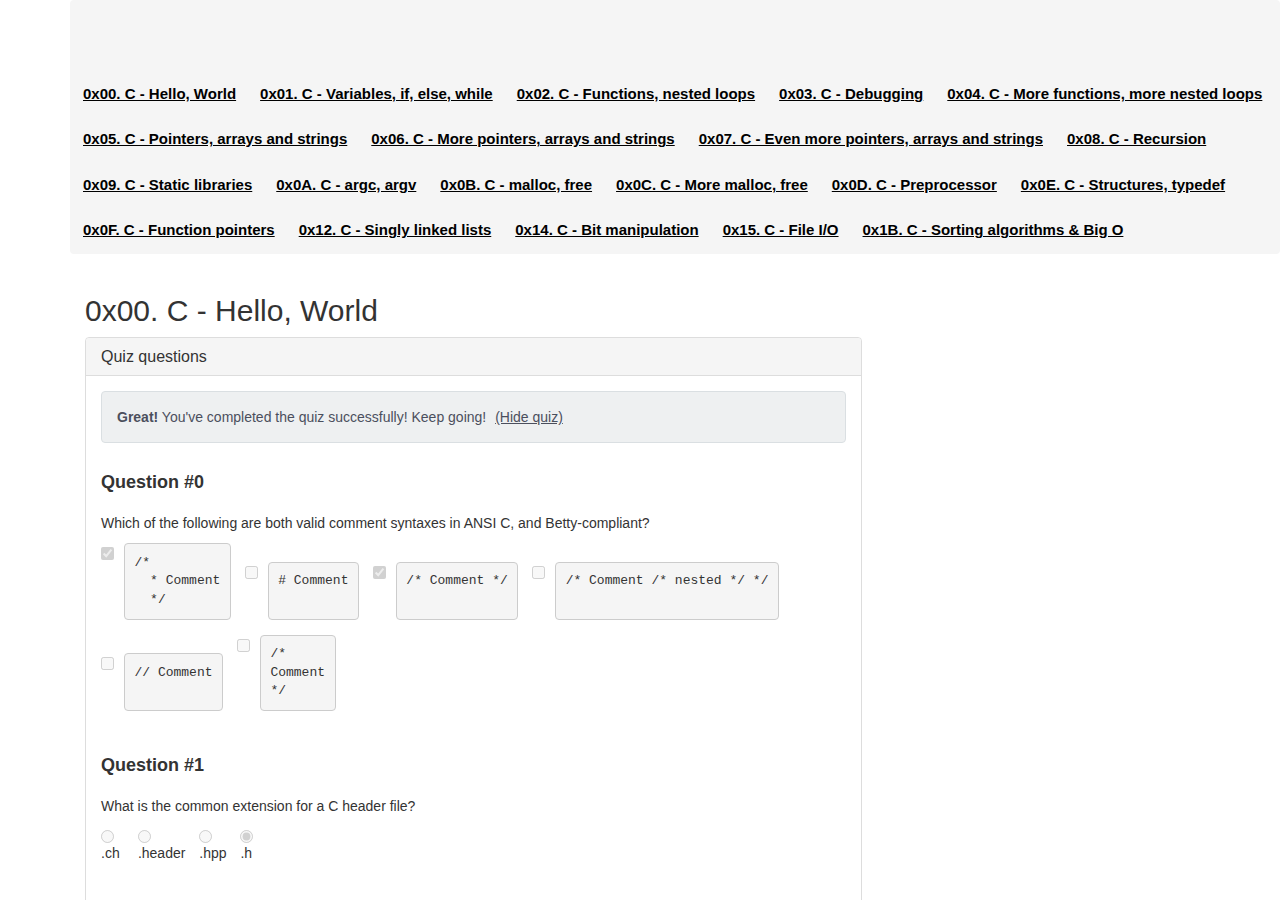
==== index1.html @ 205cc3be "added nav bar by get element JS" ====
<!DOCTYPE html>
<html lang="en">

<head>
  <meta charset="UTF-8" />
  <meta http-equiv="X-UA-Compatible" content="IE=edge" />
  <meta name="viewport" content="width=device-width, initial-scale=1.0" />

  <!-- Primary Meta Tags -->
  <title>ALX Africa Software Engineering Programme Answers Student guide</title>
  <meta name="title" content="ALX Africa Software Engineering Programme Answers Student guide" />
  <meta name="description" content="Discover the ultimate student guide to the ALX Software Engineering Programme, featuring comprehensive answers to all your burning questions. Gain insights into the cutting-edge curriculum, learning resources, and mentorship opportunities offered by ALX. Unleash your potential in the world of software engineering with this invaluable guide." />

  <!-- Open Graph / Facebook -->
  <meta property="og:type" content="website" />
  <meta property="og:url" content="https://ahmedhany.dev/alx-quiz/" />
  <meta property="og:title" content="ALX Africa Software Engineering Programme Answers Student guide" />
  <meta property="og:description" content="Discover the ultimate student guide to the ALX Software Engineering Programme, featuring comprehensive answers to all your burning questions. Gain insights into the cutting-edge curriculum, learning resources, and mentorship opportunities offered by ALX. Unleash your potential in the world of software engineering with this invaluable guide." />
  <meta property="og:image" content="https://ahmedhany.dev/alx-quiz/alx.png" />

  <!-- Twitter -->
  <meta property="twitter:card" content="summary_large_image" />
  <meta property="twitter:url" content="https://ahmedhany.dev/alx-quiz/" />
  <meta property="twitter:title" content="ALX Africa Software Engineering Programme Answers Student guide" />
  <meta property="twitter:description" content="Discover the ultimate student guide to the ALX Software Engineering Programme, featuring comprehensive answers to all your burning questions. Gain insights into the cutting-edge curriculum, learning resources, and mentorship opportunities offered by ALX. Unleash your potential in the world of software engineering with this invaluable guide." />
  <meta property="twitter:image" content="https://ahmedhany.dev/alx-quiz/alx.png" />

  <!-- Styles -->
  <link rel="stylesheet" href="./quiz.css" />
</head>

<body>
      <style>
      nav {
        background-color: #f0f0f0;
      }
      
      ul {
        margin: 0;
        padding: 0;
      }
      
      li {
        display: inline-block;
        margin-right: 10px;
      }
      
      a {
        text-decoration: none;
        color: #000;
      }    
      </style>
  <main>
    <div class="navbar">
        <style>
            .navbar {
                background-color: #f5f5f5;
                overflow: hidden;
            }
    
            .navbar a {
                float: left;
                color: #000;
                text-align: center;
                padding: 12px 12px;
                text-decoration: underline;
                font-size: 15px;
                font-weight: bold;
            }
        </style>
    </head>
    <body>
        <div class="navbar">
            <script>
                window.addEventListener('DOMContentLoaded', function() {
                    var navbar = document.querySelector('.navbar');
                    var h2Tags = document.querySelectorAll('h2');
    
                    h2Tags.forEach(function(h2, index) {
                        var link = document.createElement('a');
                        link.textContent = h2.textContent;
                        link.href = '#' + h2.id;
                        navbar.appendChild(link);
                    });
                });
            </script>
      </div>
    </div>
    <div class="col-xs-12 col-md-10 col-lg-8 contains-images">
      <div>
        <h2 id="0x00">0x00. C - Hello, World</h2>
        <div class="panel panel-default" id="project-quiz-questions-title">
          <div class="panel-heading">
            <h3 class="panel-title">Quiz questions</h3>
          </div>

          <div class="panel-body">
            <div class="alert alert-info">
              <strong>Great!</strong>
              You've completed the quiz successfully! Keep going!
              <span id="quiz_questions_collapse_toggle">(Hide quiz)</span>
            </div>

            <section class="quiz_questions_show_container" style="display: block">
              <div class="quiz_question_item_container" data-role="quiz_question363" data-position="5">
                <div class="clearfix" id="quiz_question-363">
                  <h4 class="quiz_question">Question #0</h4>

                  <!-- Quiz question Body -->
                  <p>
                    Which of the following are both valid comment syntaxes in
                    ANSI C, and Betty-compliant?
                  </p>

                  <!-- Quiz question Answers -->
                  <ul class="quiz_question_answers" data-question-id="363">
                    <li class="">
                      <label>
                        <input type="checkbox" name="363" disabled="disabled" checked="checked" />
                        <pre><code>/*
  * Comment
  */
</code></pre>
                      </label>
                    </li>

                    <li class="">
                      <label>
                        <input type="checkbox" name="363" disabled="disabled" />
                        <pre><code># Comment
    </code></pre>
                      </label>
                    </li>

                    <li class="">
                      <label>
                        <input type="checkbox" name="363" disabled="disabled" checked="checked" />
                        <pre><code>/* Comment */
    </code></pre>
                      </label>
                    </li>

                    <li class="">
                      <label>
                        <input type="checkbox" name="363" disabled="disabled" />
                        <pre><code>/* Comment /* nested */ */
    </code></pre>
                      </label>
                    </li>

                    <li class="">
                      <label>
                        <input type="checkbox" name="363" disabled="disabled" />
                        <pre><code>// Comment
    </code></pre>
                      </label>
                    </li>

                    <li class="">
                      <label>
                        <input type="checkbox" name="363" disabled="disabled" />
                        <pre><code>/*
Comment
*/
</code></pre>
                      </label>
                    </li>
                  </ul>

                  <!-- Quiz question Tips -->
                </div>
              </div>
              <div class="quiz_question_item_container" data-role="quiz_question361" data-position="3">
                <div class="clearfix" id="quiz_question-361">
                  <h4 class="quiz_question">Question #1</h4>

                  <!-- Quiz question Body -->
                  <p>What is the common extension for a C header file?</p>

                  <!-- Quiz question Answers -->
                  <ul class="quiz_question_answers" data-question-id="361">
                    <li class="">
                      <label>
                        <input type="radio" name="361" disabled="disabled" />
                        <p>.ch</p>
                      </label>
                    </li>

                    <li class="">
                      <label>
                        <input type="radio" name="361" disabled="disabled" />
                        <p>.header</p>
                      </label>
                    </li>

                    <li class="">
                      <label>
                        <input type="radio" name="361" disabled="disabled" />
                        <p>.hpp</p>
                      </label>
                    </li>

                    <li class="">
                      <label>
                        <input type="radio" name="361" disabled="disabled" checked="checked" />
                        <p>.h</p>
                      </label>
                    </li>
                  </ul>

                  <!-- Quiz question Tips -->
                </div>
              </div>
              <div class="quiz_question_item_container" data-role="quiz_question371" data-position="7">
                <div class="clearfix" id="quiz_question-371">
                  <h4 class="quiz_question">Question #2</h4>

                  <!-- Quiz question Body -->
                  <p>
                    What are the different steps to form an executable file
                    from C source code
                  </p>

                  <!-- Quiz question Answers -->
                  <ul class="quiz_question_answers" data-question-id="371">
                    <li class="">
                      <label>
                        <input type="radio" name="371" disabled="disabled" />
                        <p>Compilation and linking</p>
                      </label>
                    </li>

                    <li class="">
                      <label>
                        <input type="radio" name="371" disabled="disabled" />
                        <p>Interpretation, compilation and assembly</p>
                      </label>
                    </li>

                    <li class="">
                      <label>
                        <input type="radio" name="371" disabled="disabled" />
                        <p>Preprocessing and compilation</p>
                      </label>
                    </li>

                    <li class="">
                      <label>
                        <input type="radio" name="371" disabled="disabled" checked="checked" />
                        <p>
                          Preprocessing, compilation, assembly, and linking
                        </p>
                      </label>
                    </li>

                    <li class="">
                      <label>
                        <input type="radio" name="371" disabled="disabled" />
                        <p>Interpretation, assembly and compilation</p>
                      </label>
                    </li>
                  </ul>

                  <!-- Quiz question Tips -->
                </div>
              </div>
              <div class="quiz_question_item_container" data-role="quiz_question359" data-position="1">
                <div class="clearfix" id="quiz_question-359">
                  <h4 class="quiz_question">Question #3</h4>

                  <!-- Quiz question Body -->
                  <p>In which category belongs the C programming language?</p>

                  <!-- Quiz question Answers -->
                  <ul class="quiz_question_answers" data-question-id="359">
                    <li class="">
                      <label>
                        <input type="radio" name="359" disabled="disabled" checked="checked" />
                        <p>Compiled language</p>
                      </label>
                    </li>

                    <li class="">
                      <label>
                        <input type="radio" name="359" disabled="disabled" />
                        <p>Interpreted language</p>
                      </label>
                    </li>
                  </ul>

                  <!-- Quiz question Tips -->
                </div>
              </div>
              <div class="quiz_question_item_container" data-role="quiz_question362" data-position="4">
                <div class="clearfix" id="quiz_question-362">
                  <h4 class="quiz_question">Question #4</h4>

                  <!-- Quiz question Body -->
                  <p>Which command can be used to compile a C source file?</p>

                  <!-- Quiz question Answers -->
                  <ul class="quiz_question_answers" data-question-id="362">
                    <li class="">
                      <label>
                        <input type="radio" name="362" disabled="disabled" />
                        <p>c-compiler</p>
                      </label>
                    </li>

                    <li class="">
                      <label>
                        <input type="radio" name="362" disabled="disabled" checked="checked" />
                        <p>gcc</p>
                      </label>
                    </li>

                    <li class="">
                      <label>
                        <input type="radio" name="362" disabled="disabled" />
                        <p>bash</p>
                      </label>
                    </li>
                  </ul>

                  <!-- Quiz question Tips -->
                </div>
              </div>
              <div class="quiz_question_item_container" data-role="quiz_question360" data-position="2">
                <div class="clearfix" id="quiz_question-360">
                  <h4 class="quiz_question">Question #5</h4>

                  <!-- Quiz question Body -->
                  <p>What is the common extension for a C source file?</p>

                  <!-- Quiz question Answers -->
                  <ul class="quiz_question_answers" data-question-id="360">
                    <li class="">
                      <label>
                        <input type="radio" name="360" disabled="disabled" />
                        <p>.py</p>
                      </label>
                    </li>

                    <li class="">
                      <label>
                        <input type="radio" name="360" disabled="disabled" />
                        <p>.txt</p>
                      </label>
                    </li>

                    <li class="">
                      <label>
                        <input type="radio" name="360" disabled="disabled" checked="checked" />
                        <p>.c</p>
                      </label>
                    </li>

                    <li class="">
                      <label>
                        <input type="radio" name="360" disabled="disabled" />
                        <p>.cpp</p>
                      </label>
                    </li>
                  </ul>

                  <!-- Quiz question Tips -->
                </div>
              </div>
            </section>
          </div>
        </div>
      </div>
      <div>
        <h2 id="0x01">0x01. C - Variables, if, else, while</h2>
        <div class="panel panel-default" id="project-quiz-questions-title">
          <div class="panel-heading">
            <h3 class="panel-title">Quiz questions</h3>
          </div>

          <div class="panel-body">
            <div class="alert alert-info">
              <strong>Great!</strong>
              You've completed the quiz successfully! Keep going!
              <span id="quiz_questions_collapse_toggle">(Hide quiz)</span>
            </div>

            <section class="quiz_questions_show_container" style="display: block">
              <div class="quiz_question_item_container" data-role="quiz_question373" data-position="5">
                <div class="clearfix" id="quiz_question-373">
                  <h4 class="quiz_question">Question #0</h4>

                  <!-- Quiz question Body -->
                  <p>
                    Which of the following are valid
                    <code>for</code> statements in ANSI C and Betty-compliant?
                    (Considering <code>a</code> and <code>b</code> two
                    variables of type <code>int</code>)
                  </p>

                  <p>Please select all correct answers</p>

                  <!-- Quiz question Answers -->
                  <ul class="quiz_question_answers" data-question-id="373">
                    <li class="">
                      <label>
                        <input type="checkbox" name="373" disabled="disabled" />
                        <pre><code>a = 0;
for (a &lt; b;;)
{
    printf("%d\n", a++);
}
</code></pre>
                      </label>
                    </li>

                    <li class="">
                      <label>
                        <input type="checkbox" name="373" disabled="disabled" checked="checked" />
                        <pre><code>for (a = 0; a &lt; b; a++)
{
    printf("%d\n", a);
}
</code></pre>
                      </label>
                    </li>

                    <li class="">
                      <label>
                        <input type="checkbox" name="373" disabled="disabled" checked="checked" />
                        <pre><code>a = 0;
for (; a &lt; b;)
{
    printf("%d\n", a++);
}
</code></pre>
                      </label>
                    </li>

                    <li class="">
                      <label>
                        <input type="checkbox" name="373" disabled="disabled" checked="checked" />
                        <pre><code>for (a = 0; a &lt; b; a++)
    printf("%d\n", a);
</code></pre>
                      </label>
                    </li>

                    <li class="">
                      <label>
                        <input type="checkbox" name="373" disabled="disabled" />
                        <pre><code>for (int a = 0; a &lt; b; a++)
{
    printf("%d\n", a);
}
</code></pre>
                      </label>
                    </li>
                  </ul>

                  <!-- Quiz question Tips -->
                </div>
              </div>
              <div class="quiz_question_item_container" data-role="quiz_question370" data-position="3">
                <div class="clearfix" id="quiz_question-370">
                  <h4 class="quiz_question">Question #1</h4>

                  <!-- Quiz question Body -->
                  <p>What is the size of the <code>float</code> data type?</p>

                  <!-- Quiz question Answers -->
                  <ul class="quiz_question_answers" data-question-id="370">
                    <li class="">
                      <label>
                        <input type="radio" name="370" disabled="disabled" />
                        <p>8 bytes</p>
                      </label>
                    </li>

                    <li class="">
                      <label>
                        <input type="radio" name="370" disabled="disabled" />
                        <p>1 byte</p>
                      </label>
                    </li>

                    <li class="">
                      <label>
                        <input type="radio" name="370" disabled="disabled" />
                        <p>2 bytes</p>
                      </label>
                    </li>

                    <li class="">
                      <label>
                        <input type="radio" name="370" disabled="disabled" checked="checked" />
                        <p>4 bytes</p>
                      </label>
                    </li>
                  </ul>

                  <!-- Quiz question Tips -->
                </div>
              </div>
              <div class="quiz_question_item_container" data-role="quiz_question374" data-position="6">
                <div class="clearfix" id="quiz_question-374">
                  <h4 class="quiz_question">Question #2</h4>

                  <!-- Quiz question Body -->
                  <p>
                    Which of the following are valid <code>while</code> or
                    <code>do/while</code> statements in ANSI C and
                    Betty-compliant? (Considering <code>a</code> and
                    <code>b</code> two variables of type <code>int</code>)
                  </p>

                  <p>Please select all correct answers</p>

                  <!-- Quiz question Answers -->
                  <ul class="quiz_question_answers" data-question-id="374">
                    <li class="">
                      <label>
                        <input type="checkbox" name="374" disabled="disabled" checked="checked" />
                        <pre><code>a = 0;
while (a &lt; b)
    printf("%d\n", a++);
</code></pre>
                      </label>
                    </li>

                    <li class="">
                      <label>
                        <input type="checkbox" name="374" disabled="disabled" />
                        <pre><code>a = 0;
while (a &lt; b)
(
    printf("%d\n", a);
    a++;
)
</code></pre>
                      </label>
                    </li>

                    <li class="">
                      <label>
                        <input type="checkbox" name="374" disabled="disabled" />
                        <pre><code>while (a = 0; a &lt; b; a++)
{
    printf("%d\n", a);
}
</code></pre>
                      </label>
                    </li>

                    <li class="">
                      <label>
                        <input type="checkbox" name="374" disabled="disabled" />
                        <pre><code>a = 0;
do while (a &lt; b)
{
    printf("%d\n", a);
    a++;
}
</code></pre>
                      </label>
                    </li>

                    <li class="">
                      <label>
                        <input type="checkbox" name="374" disabled="disabled" checked="checked" />
                        <pre><code>a = 0;
while (a &lt; b)
{
    printf("%d\n", a);
    a++;
}
</code></pre>
                      </label>
                    </li>

                    <li class="">
                      <label>
                        <input type="checkbox" name="374" disabled="disabled" checked="checked" />
                        <pre><code>a = 0;
do {
    printf("%d\n", a);
    a++;
} while (a &lt; b);
</code></pre>
                      </label>
                    </li>
                  </ul>

                  <!-- Quiz question Tips -->
                </div>
              </div>
              <div class="quiz_question_item_container" data-role="quiz_question368" data-position="1">
                <div class="clearfix" id="quiz_question-368">
                  <h4 class="quiz_question">Question #3</h4>

                  <!-- Quiz question Body -->
                  <p>
                    What is the size of the <code>unsigned int</code> data
                    type?
                  </p>

                  <!-- Quiz question Answers -->
                  <ul class="quiz_question_answers" data-question-id="368">
                    <li class="">
                      <label>
                        <input type="radio" name="368" disabled="disabled" />
                        <p>8 bytes</p>
                      </label>
                    </li>

                    <li class="">
                      <label>
                        <input type="radio" name="368" disabled="disabled" />
                        <p>1 byte</p>
                      </label>
                    </li>

                    <li class="">
                      <label>
                        <input type="radio" name="368" disabled="disabled" />
                        <p>2 bytes</p>
                      </label>
                    </li>

                    <li class="">
                      <label>
                        <input type="radio" name="368" disabled="disabled" checked="checked" />
                        <p>4 bytes</p>
                      </label>
                    </li>
                  </ul>

                  <!-- Quiz question Tips -->
                </div>
              </div>
              <div class="quiz_question_item_container" data-role="quiz_question372" data-position="4">
                <div class="clearfix" id="quiz_question-372">
                  <h4 class="quiz_question">Question #4</h4>

                  <!-- Quiz question Body -->
                  <p>
                    Which of the following are valid
                    <code>if</code> statements in ANSI C and Betty-compliant?
                    (Considering <code>a</code> and <code>b</code> two
                    variables of type <code>int</code>)
                  </p>

                  <p>Please select all correct answers</p>

                  <!-- Quiz question Answers -->
                  <ul class="quiz_question_answers" data-question-id="372">
                    <li class="">
                      <label>
                        <input type="checkbox" name="372" disabled="disabled" />
                        <pre><code>if ((((((a &gt; b))))))
{
  return (a);
}
</code></pre>
                      </label>
                    </li>

                    <li class="">
                      <label>
                        <input type="checkbox" name="372" disabled="disabled" />
                        <pre><code>if a &gt; b
{
  return (a);
}
</code></pre>
                      </label>
                    </li>

                    <li class="">
                      <label>
                        <input type="checkbox" name="372" disabled="disabled" checked="checked" />
                        <pre><code>if (a &gt; b)
  return (a);
</code></pre>
                      </label>
                    </li>

                    <li class="">
                      <label>
                        <input type="checkbox" name="372" disabled="disabled" checked="checked" />
                        <pre><code>if (a &gt; b)
{
  return (a);
}
</code></pre>
                      </label>
                    </li>

                    <li class="">
                      <label>
                        <input type="checkbox" name="372" disabled="disabled" />
                        <pre><code>if {a &gt; b}
(
  return {a};
)
</code></pre>
                      </label>
                    </li>
                  </ul>

                  <!-- Quiz question Tips -->
                </div>
              </div>
              <div class="quiz_question_item_container" data-role="quiz_question369" data-position="2">
                <div class="clearfix" id="quiz_question-369">
                  <h4 class="quiz_question">Question #5</h4>

                  <!-- Quiz question Body -->
                  <p>What is the size of the <code>char</code> data type?</p>

                  <!-- Quiz question Answers -->
                  <ul class="quiz_question_answers" data-question-id="369">
                    <li class="">
                      <label>
                        <input type="radio" name="369" disabled="disabled" />
                        <p>8 bytes</p>
                      </label>
                    </li>

                    <li class="">
                      <label>
                        <input type="radio" name="369" disabled="disabled" checked="checked" />
                        <p>1 byte</p>
                      </label>
                    </li>

                    <li class="">
                      <label>
                        <input type="radio" name="369" disabled="disabled" />
                        <p>2 bytes</p>
                      </label>
                    </li>

                    <li class="">
                      <label>
                        <input type="radio" name="369" disabled="disabled" />
                        <p>4 bytes</p>
                      </label>
                    </li>
                  </ul>

                  <!-- Quiz question Tips -->
                </div>
              </div>
            </section>
          </div>
        </div>
      </div>
      <div>
        <h2 id="0x02">0x02. C - Functions, nested loops</h2>
        <div class="panel panel-default" id="project-quiz-questions-title">
          <div class="panel-heading">
            <h3 class="panel-title">Quiz questions</h3>
          </div>

          <div class="panel-body">
            <div class="alert alert-info">
              <strong>Great!</strong>
              You've completed the quiz successfully! Keep going!
              <span id="quiz_questions_collapse_toggle">(Hide quiz)</span>
            </div>

            <section class="quiz_questions_show_container" style="display: block">
              <div class="quiz_question_item_container" data-role="quiz_question379" data-position="5">
                <div class="clearfix" id="quiz_question-379">
                  <h4 class="quiz_question">Question #0</h4>

                  <!-- Quiz question Body -->
                  <p>What is the ASCII value of <code>0</code>?</p>

                  <!-- Quiz question Answers -->
                  <ul class="quiz_question_answers" data-question-id="379">
                    <li class="">
                      <label>
                        <input type="radio" name="379" disabled="disabled" />
                        <p>79</p>
                      </label>
                    </li>

                    <li class="">
                      <label>
                        <input type="radio" name="379" disabled="disabled" />
                        <p>0</p>
                      </label>
                    </li>

                    <li class="">
                      <label>
                        <input type="radio" name="379" disabled="disabled" checked="checked" />
                        <p>48</p>
                      </label>
                    </li>
                  </ul>

                  <!-- Quiz question Tips -->
                </div>
              </div>
              <div class="quiz_question_item_container" data-role="quiz_question384" data-position="10">
                <div class="clearfix" id="quiz_question-384">
                  <h4 class="quiz_question">Question #1</h4>

                  <!-- Quiz question Body -->
                  <p>What is the result of <code>12 % 10</code>?</p>

                  <!-- Quiz question Answers -->
                  <ul class="quiz_question_answers" data-question-id="384">
                    <li class="">
                      <label>
                        <input type="radio" name="384" disabled="disabled" />
                        <p>3</p>
                      </label>
                    </li>

                    <li class="">
                      <label>
                        <input type="radio" name="384" disabled="disabled" />
                        <p>0</p>
                      </label>
                    </li>

                    <li class="">
                      <label>
                        <input type="radio" name="384" disabled="disabled" />
                        <p>1</p>
                      </label>
                    </li>

                    <li class="">
                      <label>
                        <input type="radio" name="384" disabled="disabled" checked="checked" />
                        <p>2</p>
                      </label>
                    </li>
                  </ul>

                  <!-- Quiz question Tips -->
                </div>
              </div>
              <div class="quiz_question_item_container" data-role="quiz_question377" data-position="3">
                <div class="clearfix" id="quiz_question-377">
                  <h4 class="quiz_question">Question #2</h4>

                  <!-- Quiz question Body -->
                  <p>What is the ASCII value of <code>a</code>?</p>

                  <!-- Quiz question Answers -->
                  <ul class="quiz_question_answers" data-question-id="377">
                    <li class="">
                      <label>
                        <input type="radio" name="377" disabled="disabled" />
                        <p>1</p>
                      </label>
                    </li>

                    <li class="">
                      <label>
                        <input type="radio" name="377" disabled="disabled" checked="checked" />
                        <p>97</p>
                      </label>
                    </li>

                    <li class="">
                      <label>
                        <input type="radio" name="377" disabled="disabled" />
                        <p>65</p>
                      </label>
                    </li>

                    <li class="">
                      <label>
                        <input type="radio" name="377" disabled="disabled" />
                        <p>12</p>
                      </label>
                    </li>
                  </ul>

                  <!-- Quiz question Tips -->
                </div>
              </div>
              <div class="quiz_question_item_container" data-role="quiz_question382" data-position="8">
                <div class="clearfix" id="quiz_question-382">
                  <h4 class="quiz_question">Question #3</h4>

                  <!-- Quiz question Body -->
                  <p>What is the result of <code>12 % 2</code>?</p>

                  <!-- Quiz question Answers -->
                  <ul class="quiz_question_answers" data-question-id="382">
                    <li class="">
                      <label>
                        <input type="radio" name="382" disabled="disabled" checked="checked" />
                        <p>0</p>
                      </label>
                    </li>

                    <li class="">
                      <label>
                        <input type="radio" name="382" disabled="disabled" />
                        <p>1</p>
                      </label>
                    </li>

                    <li class="">
                      <label>
                        <input type="radio" name="382" disabled="disabled" />
                        <p>2</p>
                      </label>
                    </li>
                  </ul>

                  <!-- Quiz question Tips -->
                </div>
              </div>
              <div class="quiz_question_item_container" data-role="quiz_question381" data-position="7">
                <div class="clearfix" id="quiz_question-381">
                  <h4 class="quiz_question">Question #4</h4>

                  <!-- Quiz question Body -->
                  <p>What is the ASCII value of <code>5</code>?</p>

                  <!-- Quiz question Answers -->
                  <ul class="quiz_question_answers" data-question-id="381">
                    <li class="">
                      <label>
                        <input type="radio" name="381" disabled="disabled" />
                        <p>50</p>
                      </label>
                    </li>

                    <li class="">
                      <label>
                        <input type="radio" name="381" disabled="disabled" checked="checked" />
                        <p>53</p>
                      </label>
                    </li>

                    <li class="">
                      <label>
                        <input type="radio" name="381" disabled="disabled" />
                        <p>5</p>
                      </label>
                    </li>
                  </ul>

                  <!-- Quiz question Tips -->
                </div>
              </div>
              <div class="quiz_question_item_container" data-role="quiz_question380" data-position="6">
                <div class="clearfix" id="quiz_question-380">
                  <h4 class="quiz_question">Question #5</h4>

                  <!-- Quiz question Body -->
                  <p>What is the ASCII value of <code>-</code>?</p>

                  <!-- Quiz question Answers -->
                  <ul class="quiz_question_answers" data-question-id="380">
                    <li class="">
                      <label>
                        <input type="radio" name="380" disabled="disabled" checked="checked" />
                        <p>45</p>
                      </label>
                    </li>

                    <li class="">
                      <label>
                        <input type="radio" name="380" disabled="disabled" />
                        <p>3</p>
                      </label>
                    </li>

                    <li class="">
                      <label>
                        <input type="radio" name="380" disabled="disabled" />
                        <p>47</p>
                      </label>
                    </li>
                  </ul>

                  <!-- Quiz question Tips -->
                </div>
              </div>
              <div class="quiz_question_item_container" data-role="quiz_question375" data-position="1">
                <div class="clearfix" id="quiz_question-375">
                  <h4 class="quiz_question">Question #6</h4>

                  <!-- Quiz question Body -->
                  <p>Which of these loop statements don’t exist?</p>

                  <!-- Quiz question Answers -->
                  <ul class="quiz_question_answers" data-question-id="375">
                    <li class="">
                      <label>
                        <input type="checkbox" name="375" disabled="disabled" />
                        <p><code>do... while</code></p>
                      </label>
                    </li>

                    <li class="">
                      <label>
                        <input type="checkbox" name="375" disabled="disabled" checked="checked" />
                        <p><code>loop_to</code></p>
                      </label>
                    </li>

                    <li class="">
                      <label>
                        <input type="checkbox" name="375" disabled="disabled" />
                        <p><code>for</code></p>
                      </label>
                    </li>

                    <li class="">
                      <label>
                        <input type="checkbox" name="375" disabled="disabled" checked="checked" />
                        <p><code>each</code></p>
                      </label>
                    </li>

                    <li class="">
                      <label>
                        <input type="checkbox" name="375" disabled="disabled" />
                        <p><code>while</code></p>
                      </label>
                    </li>

                    <li class="">
                      <label>
                        <input type="checkbox" name="375" disabled="disabled" checked="checked" />
                        <p><code>foreach</code></p>
                      </label>
                    </li>
                  </ul>

                  <!-- Quiz question Tips -->
                </div>
              </div>
              <div class="quiz_question_item_container" data-role="quiz_question378" data-position="4">
                <div class="clearfix" id="quiz_question-378">
                  <h4 class="quiz_question">Question #7</h4>

                  <!-- Quiz question Body -->
                  <p>What is the ASCII value of <code>J</code>?</p>

                  <!-- Quiz question Answers -->
                  <ul class="quiz_question_answers" data-question-id="378">
                    <li class="">
                      <label>
                        <input type="radio" name="378" disabled="disabled" />
                        <p>76</p>
                      </label>
                    </li>

                    <li class="">
                      <label>
                        <input type="radio" name="378" disabled="disabled" />
                        <p>70</p>
                      </label>
                    </li>

                    <li class="">
                      <label>
                        <input type="radio" name="378" disabled="disabled" />
                        <p>72</p>
                      </label>
                    </li>

                    <li class="">
                      <label>
                        <input type="radio" name="378" disabled="disabled" checked="checked" />
                        <p>74</p>
                      </label>
                    </li>
                  </ul>

                  <!-- Quiz question Tips -->
                </div>
              </div>
              <div class="quiz_question_item_container" data-role="quiz_question383" data-position="9">
                <div class="clearfix" id="quiz_question-383">
                  <h4 class="quiz_question">Question #8</h4>

                  <!-- Quiz question Body -->
                  <p>What is the result of <code>12 % 3</code>?</p>

                  <!-- Quiz question Answers -->
                  <ul class="quiz_question_answers" data-question-id="383">
                    <li class="">
                      <label>
                        <input type="radio" name="383" disabled="disabled" />
                        <p>3</p>
                      </label>
                    </li>

                    <li class="">
                      <label>
                        <input type="radio" name="383" disabled="disabled" checked="checked" />
                        <p>0</p>
                      </label>
                    </li>

                    <li class="">
                      <label>
                        <input type="radio" name="383" disabled="disabled" />
                        <p>1</p>
                      </label>
                    </li>

                    <li class="">
                      <label>
                        <input type="radio" name="383" disabled="disabled" />
                        <p>2</p>
                      </label>
                    </li>
                  </ul>

                  <!-- Quiz question Tips -->
                </div>
              </div>
              <div class="quiz_question_item_container" data-role="quiz_question385" data-position="11">
                <div class="clearfix" id="quiz_question-385">
                  <h4 class="quiz_question">Question #9</h4>

                  <!-- Quiz question Body -->
                  <p>What is the result of <code>89 % 7</code>?</p>

                  <!-- Quiz question Answers -->
                  <ul class="quiz_question_answers" data-question-id="385">
                    <li class="">
                      <label>
                        <input type="radio" name="385" disabled="disabled" checked="checked" />
                        <p>5</p>
                      </label>
                    </li>

                    <li class="">
                      <label>
                        <input type="radio" name="385" disabled="disabled" />
                        <p>0</p>
                      </label>
                    </li>

                    <li class="">
                      <label>
                        <input type="radio" name="385" disabled="disabled" />
                        <p>2</p>
                      </label>
                    </li>

                    <li class="">
                      <label>
                        <input type="radio" name="385" disabled="disabled" />
                        <p>3</p>
                      </label>
                    </li>
                  </ul>

                  <!-- Quiz question Tips -->
                </div>
              </div>
              <div class="quiz_question_item_container" data-role="quiz_question376" data-position="2">
                <div class="clearfix" id="quiz_question-376">
                  <h4 class="quiz_question">Question #10</h4>

                  <!-- Quiz question Body -->
                  <p>What is the ASCII value of <code>A</code>?</p>

                  <!-- Quiz question Answers -->
                  <ul class="quiz_question_answers" data-question-id="376">
                    <li class="">
                      <label>
                        <input type="radio" name="376" disabled="disabled" />
                        <p>1</p>
                      </label>
                    </li>

                    <li class="">
                      <label>
                        <input type="radio" name="376" disabled="disabled" />
                        <p>97</p>
                      </label>
                    </li>

                    <li class="">
                      <label>
                        <input type="radio" name="376" disabled="disabled" checked="checked" />
                        <p>65</p>
                      </label>
                    </li>

                    <li class="">
                      <label>
                        <input type="radio" name="376" disabled="disabled" />
                        <p>12</p>
                      </label>
                    </li>
                  </ul>

                  <!-- Quiz question Tips -->
                </div>
              </div>
            </section>
          </div>
        </div>
      </div>
      <div>
        <h2 id="0x03">0x03. C - Debugging</h2>
        <div class="panel panel-default" id="project-quiz-questions-title">
          <div class="panel-heading">
            <h3 class="panel-title">Quiz questions</h3>
          </div>

          <div class="panel-body">
            <div class="alert alert-info">
              <strong>Great!</strong>
              You've completed the quiz successfully! Keep going!
              <span id="quiz_questions_collapse_toggle">(Hide quiz)</span>
            </div>

            <section class="quiz_questions_show_container" style="display: block">
              <div class="quiz_question_item_container" data-role="quiz_question865" data-position="3">
                <div class="clearfix" id="quiz_question-865">
                  <h4 class="quiz_question">Question #0</h4>

                  <!-- Quiz question Body -->
                  <p>
                    The following code gives this output. What is the error?
                  </p>

                  <pre><code>carrie@ubuntu:/debugging$ cat main.c
#include &lt;stdio.h&gt;                                                                                  

/**                                                                                                 
  * main - debugging example                                                                         
  * Return: 0                                                                                        
  */                                                                                                 
int main(void)                                                                                      
{                                                                                                   
        int i;                                                                                      
        int j;                                                                                      
        int k;                                                                                      

        i = 0;                                                                                      
        j = 1000;                                                                                   
        while (i &lt; j)                                                                               
        {                                                                                           
                k = j / 98;                                                                         
                i = i + k;                                                                          
                printf("%d\n", i);                                                                  
                j == j - 1;                                                                         
        }                                                                                           

        return (0);                                                                                 
}                                                                                                   
carrie@ubuntu:/debugging$
</code></pre>

                  <pre><code>carrie@ubuntu:/debugging$ gcc -Wall -Werror -Wextra -pedantic main.
c                                                                                                   
main.c: In function ‘main’:                                                                         
main.c:20:3: error: statement with no effect [-Werror=unused-value]                                 
    j == j - 1;                                                                                      
    ^                                                                                                
cc1: all warnings being treated as errors                                                           
carrie@ubuntu:/debugging$
</code></pre>

                  <!-- Quiz question Answers -->
                  <ul class="quiz_question_answers" data-question-id="865">
                    <li class="">
                      <label>
                        <input type="radio" name="865" disabled="disabled" />
                        <p>
                          We don’t need to assign a new value to
                          <code>j</code> because it doesn’t do anything
                        </p>
                      </label>
                    </li>

                    <li class="">
                      <label>
                        <input type="radio" name="865" disabled="disabled" checked="checked" />
                        <p>
                          We want to assign <code>j</code> a new value, not
                          compare it, so it should be
                          <code>j = j - 1</code> instead of
                          <code>j == j - 1</code>
                        </p>
                      </label>
                    </li>

                    <li class="">
                      <label>
                        <input type="radio" name="865" disabled="disabled" />
                        <p>
                          We want to compare <code>j</code> so we need an
                          <code>if</code> statement before
                          <code>j == j - 1</code>
                        </p>
                      </label>
                    </li>
                  </ul>

                  <!-- Quiz question Tips -->
                </div>
              </div>
              <div class="quiz_question_item_container" data-role="quiz_question863" data-position="1">
                <div class="clearfix" id="quiz_question-863">
                  <h4 class="quiz_question">Question #1</h4>

                  <!-- Quiz question Body -->
                  <p>Look at the following code.</p>

                  <pre><code>carrie@ubuntu:/debugging$ cat main.c
#include &lt;stdio.h&gt;                                                                                  

/**                                                                                                 
  * main - debugging example                                                                         
  * Return: 0                                                                                        
  */                                                                                                 
int main(void)                                                                                      
{                                                                                                   
        char *hello = "Hello, World!";                                                              

        for (i = 0; hello[i] != '\0'; i++)                                                          
        {                                                                                           
                printf("%c", hello[i]);                                                             
        }                                                                                           

        printf("\n");                                                                               

        return (0);                                                                                 
}                                                                                                   
carrie@ubuntu:/debugging$
</code></pre>

                  <pre><code>carrie@ubuntu:/debugging$ gcc -Wall -Werror -Wextra -pedantic main.
c                                                                                                   
main.c: In function ‘main’:                                                                         
main.c:11:7: error: ‘i’ undeclared (first use in this function)                                     
  for (i = 0; hello[i] != '\0'; i++)                                                                
        ^                                                                                            
main.c:11:7: note: each undeclared identifier is reported only once for each function it appears in
main.c:9:8: error: variable ‘hello’ set but not used [-Werror=unused-but-set-variable]              
  char *hello = "Hello, World!";                                                                    
        ^                                                                                           
cc1: all warnings being treated as errors                                                           
carrie@ubuntu:/debugging$                         
</code></pre>

                  <p>
                    In the <code>main.c</code> file, on what line is the first
                    error that the compiler returns?
                  </p>

                  <!-- Quiz question Answers -->
                  <ul class="quiz_question_answers" data-question-id="863">
                    <li class="">
                      <label>
                        <input type="radio" name="863" disabled="disabled" />
                        <p>9</p>
                      </label>
                    </li>

                    <li class="">
                      <label>
                        <input type="radio" name="863" disabled="disabled" checked="checked" />
                        <p>11</p>
                      </label>
                    </li>

                    <li class="">
                      <label>
                        <input type="radio" name="863" disabled="disabled" />
                        <p>7</p>
                      </label>
                    </li>
                  </ul>

                  <!-- Quiz question Tips -->
                  <div class="alert alert-info">
                    <h4>Tips:</h4>
                    <p>
                      You do not have to know exactly what this code does yet
                      (but you will soon!).
                    </p>
                  </div>
                </div>
              </div>
              <div class="quiz_question_item_container" data-role="quiz_question866" data-position="4">
                <div class="clearfix" id="quiz_question-866">
                  <h4 class="quiz_question">Question #2</h4>

                  <!-- Quiz question Body -->
                  <p>This code doesn’t work as intended.</p>

                  <pre><code>#include "main.h"

/**
* main - prints even numbers from 0 to 100
* Return: 0
*/

int main(void)
{
        int i;

        for (i = 0; i &lt; 100; i++)
        {
                if (i % 2 != 0)
                {
                        continue;
                }
                else
                {
                        break;
                }

                printf("%d\n", i);
        }

        return(0);
}
</code></pre>

                  <p>
                    Let’s add <code>printf</code> statements to the code. What
                    information do the <code>printf</code> statements tell us
                    about how our code is executed?
                  </p>

                  <pre><code>#include "main.h"

/**
* main - prints even numbers from 0 to 100
* Return: 0
*/

int main(void)
{
        int i;

        printf("Before loop\n");

        for (i = 0; i &lt; 100; i++)
        {
                if (i % 2 != 0)
                {
                        printf("i is not even so don't print\n");
                        continue;
                }
                else
                {
                        printf("i is even, break to print\n");
                        break;
                }

                printf("Outside of if/else, still inside for loop\n");

                printf("%d\n", i);
        }

        printf("For loop exited\n");

        return(0);
}
</code></pre>

                  <!-- Quiz question Answers -->
                  <ul class="quiz_question_answers" data-question-id="866">
                    <li class="">
                      <label>
                        <input type="checkbox" name="866" disabled="disabled" />
                        <p>
                          A <code>printf</code> statement shows that there is
                          an infinite loop in the code
                        </p>
                      </label>
                    </li>

                    <li class="">
                      <label>
                        <input type="checkbox" name="866" disabled="disabled" checked="checked" />
                        <p>
                          A <code>printf</code> statement shows when the
                          <code>for</code> loop is finished
                        </p>
                      </label>
                    </li>

                    <li class="">
                      <label>
                        <input type="checkbox" name="866" disabled="disabled" />
                        <p>
                          A <code>printf</code> statement shows exactly how
                          many times the loop executes
                        </p>
                      </label>
                    </li>

                    <li class="">
                      <label>
                        <input type="checkbox" name="866" disabled="disabled" checked="checked" />
                        <p>
                          <code>printf</code> statements shows that
                          <code>break</code> will cause “For loop exited” to
                          print, indicating that the even number is never
                          printed
                        </p>
                      </label>
                    </li>
                  </ul>

                  <!-- Quiz question Tips -->
                </div>
              </div>
              <div class="quiz_question_item_container" data-role="quiz_question864" data-position="2">
                <div class="clearfix" id="quiz_question-864">
                  <h4 class="quiz_question">Question #3</h4>

                  <!-- Quiz question Body -->
                  <p>
                    The following code gives this incorrect output. Which of
                    the following statements about what is causing the error
                    is true?
                  </p>

<pre><code>carrie@ubuntu:/debugging$ cat main.c
#include &lt;stdio.h&gt;                                                                                 

/**                                                                                                
  * main - debugging example                                                                        
  * Return: 0                                                                                       
  */                                                                                                
int main(void)                                                                                     
{                                                                                                  
        int i;                                                                                     
        int j;                                                                                     

        for (i = 0; i &lt; 10; i++)                                                                   
        {                                                                                          
                j = 0;                                                                             
                while (j &lt; 10)                                                                     
                {                                                                                  
                        printf("%d", j);                                                           
                }                                                                                  
                printf("\n");                                                                      
        }                                                                                          

        return (0);                                                                                
}                                                                                                  
carrie@ubuntu:/debugging$
</code></pre>
<pre><code>carrie@ubuntu:/debugging$ gcc -Wall -Werror -Wextra -pedantic main.c
carrie@ubuntu:/debugging$ ./a.out
[base64] &lt;...&gt;
^Ccarrie@ubuntu:/debugging$
</code></pre>

                  <!-- Quiz question Answers -->
                  <ul class="quiz_question_answers" data-question-id="864">
                    <li class="">
                      <label>
                        <input type="checkbox" name="864" disabled="disabled" checked="checked" />
                        <p>
                          <code>j</code> never increments so it will always be
                          less than <code>10</code>
                        </p>
                      </label>
                    </li>

                    <li class="">
                      <label>
                        <input type="checkbox" name="864" disabled="disabled" />
                        <p>
                          <code>j</code> is always equal to <code>i</code> so
                          the loop will never end
                        </p>
                      </label>
                    </li>

                    <li class="">
                      <label>
                        <input type="checkbox" name="864" disabled="disabled" checked="checked" />
                        <p>
                          <code>j</code> never increments so it is always
                          going to print <code>0</code>
                        </p>
                      </label>
                    </li>
                  </ul>

                  <!-- Quiz question Tips -->
                </div>
              </div>
            </section>
          </div>
        </div>
      </div>
      <div>
        <h2 id="0x04">0x04. C - More functions, more nested loops</h2>
        <div class="panel panel-default" id="project-quiz-questions-title">
          <div class="panel-heading">
            <h3 class="panel-title">Quiz questions</h3>
          </div>

          <div class="panel-body">
            <div class="alert alert-info">
              <strong>Great!</strong>
              You've completed the quiz successfully! Keep going!
              <span id="quiz_questions_collapse_toggle">(Hide quiz)</span>
            </div>

            <section class="quiz_questions_show_container" style="display: block">
              <div class="quiz_question_item_container" data-role="quiz_question402" data-position="5">
                <div class="clearfix" id="quiz_question-402">
                  <h4 class="quiz_question">Question #0</h4>

                  <!-- Quiz question Body -->
                  <p>What is the output of the following piece of code?</p>

              <pre><code>int i;

i = -9;
while (i &lt; 0)
{
    printf("%d", -i);
    i++;
}
</code></pre>

                  <!-- Quiz question Answers -->
                  <ul class="quiz_question_answers" data-question-id="402">
                    <li class="">
                      <label>
                        <input type="radio" name="402" disabled="disabled" />
                        <p>-9-8-7-6-5-4-3-2-1</p>
                      </label>
                    </li>

                    <li class="">
                      <label>
                        <input type="radio" name="402" disabled="disabled" />
                        <p>9876543210</p>
                      </label>
                    </li>

                    <li class="">
                      <label>
                        <input type="radio" name="402" disabled="disabled" checked="checked" />
                        <p>987654321</p>
                      </label>
                    </li>

                    <li class="">
                      <label>
                        <input type="radio" name="402" disabled="disabled" />
                        <p>-9-8-7-6-5-4-3-2-10</p>
                      </label>
                    </li>
                  </ul>

                  <!-- Quiz question Tips -->
                </div>
              </div>
              <div class="quiz_question_item_container" data-role="quiz_question400" data-position="3">
                <div class="clearfix" id="quiz_question-400">
                  <h4 class="quiz_question">Question #1</h4>

                  <!-- Quiz question Body -->
                  <p>What is the output of the following piece of code?</p>

                  <pre><code>int i;

for (i = 0; i &lt; 10; i++)
{
    printf("%d", i * 2);
}
</code></pre>

                  <!-- Quiz question Answers -->
                  <ul class="quiz_question_answers" data-question-id="400">
                    <li class="">
                      <label>
                        <input type="radio" name="400" disabled="disabled" />
                        <p>0123456789</p>
                      </label>
                    </li>

                    <li class="">
                      <label>
                        <input type="radio" name="400" disabled="disabled" />
                        <p>2468101214161820</p>
                      </label>
                    </li>

                    <li class="">
                      <label>
                        <input type="radio" name="400" disabled="disabled" checked="checked" />
                        <p>024681012141618</p>
                      </label>
                    </li>
                  </ul>

                  <!-- Quiz question Tips -->
                </div>
              </div>
              <div class="quiz_question_item_container" data-role="quiz_question405" data-position="8">
                <div class="clearfix" id="quiz_question-405">
                  <h4 class="quiz_question">Question #2</h4>

                  <!-- Quiz question Body -->
                  <p>What is the return value of the following function?</p>

                  <pre><code>int some_function(void)
{
    printf("%d", 12);
    return (98);
}
</code></pre>

                  <!-- Quiz question Answers -->
                  <ul class="quiz_question_answers" data-question-id="405">
                    <li class="">
                      <label>
                        <input type="radio" name="405" disabled="disabled" />
                        <p>12</p>
                      </label>
                    </li>

                    <li class="">
                      <label>
                        <input type="radio" name="405" disabled="disabled" checked="checked" />
                        <p>98</p>
                      </label>
                    </li>

                    <li class="">
                      <label>
                        <input type="radio" name="405" disabled="disabled" />
                        <p>402</p>
                      </label>
                    </li>
                  </ul>

                  <!-- Quiz question Tips -->
                </div>
              </div>
              <div class="quiz_question_item_container" data-role="quiz_question404" data-position="7">
                <div class="clearfix" id="quiz_question-404">
                  <h4 class="quiz_question">Question #3</h4>

                  <!-- Quiz question Body -->
                  <p>What is the output of the following piece of code?</p>

                  <pre><code>int i;

i = 9;
while (--i)
{
    printf("%d", i);
}
</code></pre>

                  <!-- Quiz question Answers -->
                  <ul class="quiz_question_answers" data-question-id="404">
                    <li class="">
                      <label>
                        <input type="radio" name="404" disabled="disabled" />
                        <p>987654321</p>
                      </label>
                    </li>

                    <li class="">
                      <label>
                        <input type="radio" name="404" disabled="disabled" checked="checked" />
                        <p>87654321</p>
                      </label>
                    </li>

                    <li class="">
                      <label>
                        <input type="radio" name="404" disabled="disabled" />
                        <p>9876543210</p>
                      </label>
                    </li>

                    <li class="">
                      <label>
                        <input type="radio" name="404" disabled="disabled" />
                        <p>876543210</p>
                      </label>
                    </li>
                  </ul>

                  <!-- Quiz question Tips -->
                </div>
              </div>
              <div class="quiz_question_item_container" data-role="quiz_question403" data-position="6">
                <div class="clearfix" id="quiz_question-403">
                  <h4 class="quiz_question">Question #4</h4>

                  <!-- Quiz question Body -->
                  <p>What is the output of the following piece of code?</p>

                  <pre><code>int i;

i = 9;
while (i--)
{
    printf("%d", i);
}
</code></pre>

                  <!-- Quiz question Answers -->
                  <ul class="quiz_question_answers" data-question-id="403">
                    <li class="">
                      <label>
                        <input type="radio" name="403" disabled="disabled" />
                        <p>987654321</p>
                      </label>
                    </li>

                    <li class="">
                      <label>
                        <input type="radio" name="403" disabled="disabled" />
                        <p>87654321</p>
                      </label>
                    </li>

                    <li class="">
                      <label>
                        <input type="radio" name="403" disabled="disabled" checked="checked" />
                        <p>876543210</p>
                      </label>
                    </li>

                    <li class="">
                      <label>
                        <input type="radio" name="403" disabled="disabled" />
                        <p>9876543210</p>
                      </label>
                    </li>
                  </ul>

                  <!-- Quiz question Tips -->
                </div>
              </div>
              <div class="quiz_question_item_container" data-role="quiz_question398" data-position="1">
                <div class="clearfix" id="quiz_question-398">
                  <h4 class="quiz_question">Question #5</h4>

                  <!-- Quiz question Body -->
                  <p>What is the output of the following piece of code?</p>

                  <pre><code>int i;

for (i = 48; i &lt; 58; i++)
{
    printf("%c", i);
}
</code></pre>

                  <!-- Quiz question Answers -->
                  <ul class="quiz_question_answers" data-question-id="398">
                    <li class="">
                      <label>
                        <input type="radio" name="398" disabled="disabled" />
                        <p>48495051525354555657</p>
                      </label>
                    </li>

                    <li class="">
                      <label>
                        <input type="radio" name="398" disabled="disabled" checked="checked" />
                        <p>0123456789</p>
                      </label>
                    </li>

                    <li class="">
                      <label>
                        <input type="radio" name="398" disabled="disabled" />
                        <p>School</p>
                      </label>
                    </li>
                  </ul>

                  <!-- Quiz question Tips -->
                </div>
              </div>
              <div class="quiz_question_item_container" data-role="quiz_question401" data-position="4">
                <div class="clearfix" id="quiz_question-401">
                  <h4 class="quiz_question">Question #6</h4>

                  <!-- Quiz question Body -->
                  <p>What is the output of the following piece of code?</p>

                  <pre><code>int i;

i = 0;
while (i &lt; 10)
{
    i++;
    printf("%d", i / 2);
}
</code></pre>

                  <!-- Quiz question Answers -->
                  <ul class="quiz_question_answers" data-question-id="401">
                    <li class="">
                      <label>
                        <input type="radio" name="401" disabled="disabled" />
                        <p>0011223344</p>
                      </label>
                    </li>

                    <li class="">
                      <label>
                        <input type="radio" name="401" disabled="disabled" />
                        <p>0123456789</p>
                      </label>
                    </li>

                    <li class="">
                      <label>
                        <input type="radio" name="401" disabled="disabled" checked="checked" />
                        <p>0112233445</p>
                      </label>
                    </li>
                  </ul>

                  <!-- Quiz question Tips -->
                </div>
              </div>
              <div class="quiz_question_item_container" data-role="quiz_question406" data-position="9">
                <div class="clearfix" id="quiz_question-406">
                  <h4 class="quiz_question">Question #7</h4>

                  <!-- Quiz question Body -->
                  <p>What is the return value of the following function?</p>

                  <pre><code>int some_function(void)
{
    int i;

    for (i = 0; i &lt; 10; i++)
    {
        printf("%d", i);
    }
    return(i);
}
</code></pre>

                  <!-- Quiz question Answers -->
                  <ul class="quiz_question_answers" data-question-id="406">
                    <li class="">
                      <label>
                        <input type="radio" name="406" disabled="disabled" />
                        <p>0123456789</p>
                      </label>
                    </li>

                    <li class="">
                      <label>
                        <input type="radio" name="406" disabled="disabled" />
                        <p>0</p>
                      </label>
                    </li>

                    <li class="">
                      <label>
                        <input type="radio" name="406" disabled="disabled" />
                        <p>9</p>
                      </label>
                    </li>

                    <li class="">
                      <label>
                        <input type="radio" name="406" disabled="disabled" checked="checked" />
                        <p>10</p>
                      </label>
                    </li>
                  </ul>

                  <!-- Quiz question Tips -->
                </div>
              </div>
              <div class="quiz_question_item_container" data-role="quiz_question399" data-position="2">
                <div class="clearfix" id="quiz_question-399">
                  <h4 class="quiz_question">Question #8</h4>

                  <!-- Quiz question Body -->
                  <p>What is the output of the following piece of code?</p>

                  <pre><code>int i;

i = 0;
while (i &lt; 10)
{
    printf("%d", i % 2);
    i++;
}
</code></pre>

                  <!-- Quiz question Answers -->
                  <ul class="quiz_question_answers" data-question-id="399">
                    <li class="">
                      <label>
                        <input type="radio" name="399" disabled="disabled" checked="checked" />
                        <p>0101010101</p>
                      </label>
                    </li>

                    <li class="">
                      <label>
                        <input type="radio" name="399" disabled="disabled" />
                        <p>0123456789</p>
                      </label>
                    </li>

                    <li class="">
                      <label>
                        <input type="radio" name="399" disabled="disabled" />
                        <p>1010101010</p>
                      </label>
                    </li>
                  </ul>

                  <!-- Quiz question Tips -->
                </div>
              </div>
            </section>
          </div>
        </div>
      </div>
      <div>
        <h2 id="0x05">0x05. C - Pointers, arrays and strings</h2>
        <div class="panel panel-default" id="project-quiz-questions-title">
          <div class="panel-heading">
            <h3 class="panel-title">Quiz questions</h3>
          </div>

          <div class="panel-body">
            <div class="alert alert-info">
              <strong>Great!</strong>
              You've completed the quiz successfully! Keep going!
              <span id="quiz_questions_collapse_toggle">(Hide quiz)</span>
            </div>

            <section class="quiz_questions_show_container" style="display: block">
              <div class="quiz_question_item_container" data-role="quiz_question419" data-position="5">
                <div class="clearfix" id="quiz_question-419">
                  <h4 class="quiz_question">Question #0</h4>

                  <!-- Quiz question Body -->
                  <p>
                    The process of getting the value that is stored in the
                    memory location pointed to by a pointer is called:
                  </p>

                  <!-- Quiz question Answers -->
                  <ul class="quiz_question_answers" data-question-id="419">
                    <li class="">
                      <label>
                        <input type="radio" name="419" disabled="disabled" />
                        <p>Casting</p>
                      </label>
                    </li>

                    <li class="">
                      <label>
                        <input type="radio" name="419" disabled="disabled" />
                        <p>Pointing</p>
                      </label>
                    </li>

                    <li class="">
                      <label>
                        <input type="radio" name="419" disabled="disabled" />
                        <p>Accessing</p>
                      </label>
                    </li>

                    <li class="">
                      <label>
                        <input type="radio" name="419" disabled="disabled" checked="checked" />
                        <p>Dereferencing</p>
                      </label>
                    </li>
                  </ul>

                  <!-- Quiz question Tips -->
                </div>
              </div>
              <div class="quiz_question_item_container" data-role="quiz_question424" data-position="10">
                <div class="clearfix" id="quiz_question-424">
                  <h4 class="quiz_question">Question #1</h4>

                  <!-- Quiz question Body -->
                  <p>
                    What is the value of <code>n</code> after the following
                    code is executed?
                  </p>

                  <pre><code>int n = 98;
int *p = &amp;n;

*p = 402;
</code></pre>

                  <!-- Quiz question Answers -->
                  <ul class="quiz_question_answers" data-question-id="424">
                    <li class="">
                      <label>
                        <input type="radio" name="424" disabled="disabled" checked="checked" />
                        <p>402</p>
                      </label>
                    </li>

                    <li class="">
                      <label>
                        <input type="radio" name="424" disabled="disabled" />
                        <p>0</p>
                      </label>
                    </li>

                    <li class="">
                      <label>
                        <input type="radio" name="424" disabled="disabled" />
                        <p>98</p>
                      </label>
                    </li>

                    <li class="">
                      <label>
                        <input type="radio" name="424" disabled="disabled" />
                        <p>99</p>
                      </label>
                    </li>
                  </ul>

                  <!-- Quiz question Tips -->
                </div>
              </div>
              <div class="quiz_question_item_container" data-role="quiz_question417" data-position="3">
                <div class="clearfix" id="quiz_question-417">
                  <h4 class="quiz_question">Question #2</h4>

                  <!-- Quiz question Body -->
                  <p>
                    If we have a variable called <code>var</code> of type
                    <code>int</code>, how can we get its address in memory?
                  </p>

                  <!-- Quiz question Answers -->
                  <ul class="quiz_question_answers" data-question-id="417">
                    <li class="">
                      <label>
                        <input type="radio" name="417" disabled="disabled" />
                        <p>*var</p>
                      </label>
                    </li>

                    <li class="">
                      <label>
                        <input type="radio" name="417" disabled="disabled" />
                        <p>*(var)</p>
                      </label>
                    </li>

                    <li class="">
                      <label>
                        <input type="radio" name="417" disabled="disabled" checked="checked" />
                        <p>&amp;var</p>
                      </label>
                    </li>
                  </ul>

                  <!-- Quiz question Tips -->
                </div>
              </div>
              <div class="quiz_question_item_container" data-role="quiz_question422" data-position="8">
                <div class="clearfix" id="quiz_question-422">
                  <h4 class="quiz_question">Question #3</h4>

                  <!-- Quiz question Body -->
                  <p>
                    What is the value of <code>n</code> after the following
                    code is executed?
                  </p>

                  <pre><code>int n = 98;
    int *p = &amp;n;
    </code></pre>

                  <!-- Quiz question Answers -->
                  <ul class="quiz_question_answers" data-question-id="422">
                    <li class="">
                      <label>
                        <input type="radio" name="422" disabled="disabled" />
                        <p>402</p>
                      </label>
                    </li>

                    <li class="">
                      <label>
                        <input type="radio" name="422" disabled="disabled" />
                        <p>0</p>
                      </label>
                    </li>

                    <li class="">
                      <label>
                        <input type="radio" name="422" disabled="disabled" checked="checked" />
                        <p>98</p>
                      </label>
                    </li>

                    <li class="">
                      <label>
                        <input type="radio" name="422" disabled="disabled" />
                        <p>99</p>
                      </label>
                    </li>
                  </ul>

                  <!-- Quiz question Tips -->
                </div>
              </div>
              <div class="quiz_question_item_container" data-role="quiz_question421" data-position="7">
                <div class="clearfix" id="quiz_question-421">
                  <h4 class="quiz_question">Question #4</h4>

                  <!-- Quiz question Body -->
                  <p>
                    What happens when one tries to access an illegal memory
                    location?
                  </p>

                  <!-- Quiz question Answers -->
                  <ul class="quiz_question_answers" data-question-id="421">
                    <li class="">
                      <label>
                        <input type="radio" name="421" disabled="disabled" />
                        <p>
                          There’s a chance for the computer to catch fire, and
                          sometimes even explode
                        </p>
                      </label>
                    </li>

                    <li class="">
                      <label>
                        <input type="radio" name="421" disabled="disabled" />
                        <p>The operation is ignored</p>
                      </label>
                    </li>

                    <li class="">
                      <label>
                        <input type="radio" name="421" disabled="disabled" checked="checked" />
                        <p>Segmentation fault</p>
                      </label>
                    </li>

                    <li class="">
                      <label>
                        <input type="radio" name="421" disabled="disabled" />
                        <p>The computer shuts down</p>
                      </label>
                    </li>
                  </ul>

                  <!-- Quiz question Tips -->
                </div>
              </div>
              <div class="quiz_question_item_container" data-role="quiz_question426" data-position="12">
                <div class="clearfix" id="quiz_question-426">
                  <h4 class="quiz_question">Question #5</h4>

                  <!-- Quiz question Body -->
                  <p>We declare the following variable</p>

                  <pre><code>int arr[5];
    </code></pre>

                  <p>
                    What is the size in memory of the variable
                    <code>arr</code>?
                  </p>

                  <!-- Quiz question Answers -->
                  <ul class="quiz_question_answers" data-question-id="426">
                    <li class="">
                      <label>
                        <input type="radio" name="426" disabled="disabled" />
                        <p>10 bytes</p>
                      </label>
                    </li>

                    <li class="">
                      <label>
                        <input type="radio" name="426" disabled="disabled" />
                        <p>32 bytes</p>
                      </label>
                    </li>

                    <li class="">
                      <label>
                        <input type="radio" name="426" disabled="disabled" />
                        <p>4 bytes</p>
                      </label>
                    </li>

                    <li class="">
                      <label>
                        <input type="radio" name="426" disabled="disabled" checked="checked" />
                        <p>20 bytes</p>
                      </label>
                    </li>

                    <li class="">
                      <label>
                        <input type="radio" name="426" disabled="disabled" />
                        <p>5 bytes</p>
                      </label>
                    </li>

                    <li class="">
                      <label>
                        <input type="radio" name="426" disabled="disabled" />
                        <p>8 bytes</p>
                      </label>
                    </li>
                  </ul>

                  <!-- Quiz question Tips -->
                </div>
              </div>
              <div class="quiz_question_item_container" data-role="quiz_question420" data-position="6">
                <div class="clearfix" id="quiz_question-420">
                  <h4 class="quiz_question">Question #6</h4>

                  <!-- Quiz question Body -->
                  <p>Is it possible to declare a pointer to a pointer?</p>

                  <!-- Quiz question Answers -->
                  <ul class="quiz_question_answers" data-question-id="420">
                    <li class="">
                      <label>
                        <input type="radio" name="420" disabled="disabled" checked="checked" />
                        <p>Yes</p>
                      </label>
                    </li>

                    <li class="">
                      <label>
                        <input type="radio" name="420" disabled="disabled" />
                        <p>No</p>
                      </label>
                    </li>

                    <li class="">
                      <label>
                        <input type="radio" name="420" disabled="disabled" />
                        <p>
                          It depends on the type the pointer is pointing to
                        </p>
                      </label>
                    </li>
                  </ul>

                  <!-- Quiz question Tips -->
                </div>
              </div>
              <div class="quiz_question_item_container" data-role="quiz_question415" data-position="1">
                <div class="clearfix" id="quiz_question-415">
                  <h4 class="quiz_question">Question #7</h4>

                  <!-- Quiz question Body -->
                  <p>
                    What is the size of a pointer to a <code>char</code> (on a
                    64-bit architecture)
                  </p>

                  <!-- Quiz question Answers -->
                  <ul class="quiz_question_answers" data-question-id="415">
                    <li class="">
                      <label>
                        <input type="radio" name="415" disabled="disabled" checked="checked" />
                        <p>8 bytes</p>
                      </label>
                    </li>

                    <li class="">
                      <label>
                        <input type="radio" name="415" disabled="disabled" />
                        <p>1 byte</p>
                      </label>
                    </li>

                    <li class="">
                      <label>
                        <input type="radio" name="415" disabled="disabled" />
                        <p>2 bytes</p>
                      </label>
                    </li>

                    <li class="">
                      <label>
                        <input type="radio" name="415" disabled="disabled" />
                        <p>4 bytes</p>
                      </label>
                    </li>
                  </ul>

                  <!-- Quiz question Tips -->
                </div>
              </div>
              <div class="quiz_question_item_container" data-role="quiz_question418" data-position="4">
                <div class="clearfix" id="quiz_question-418">
                  <h4 class="quiz_question">Question #8</h4>

                  <!-- Quiz question Body -->
                  <p>
                    What is the identifier to print an address with
                    <code>printf</code>?
                  </p>

                  <!-- Quiz question Answers -->
                  <ul class="quiz_question_answers" data-question-id="418">
                    <li class="">
                      <label>
                        <input type="radio" name="418" disabled="disabled" />
                        <p>%x</p>
                      </label>
                    </li>

                    <li class="">
                      <label>
                        <input type="radio" name="418" disabled="disabled" />
                        <p>%a</p>
                      </label>
                    </li>

                    <li class="">
                      <label>
                        <input type="radio" name="418" disabled="disabled" />
                        <p>%d</p>
                      </label>
                    </li>

                    <li class="">
                      <label>
                        <input type="radio" name="418" disabled="disabled" checked="checked" />
                        <p>%p</p>
                      </label>
                    </li>
                  </ul>

                  <!-- Quiz question Tips -->
                </div>
              </div>
              <div class="quiz_question_item_container" data-role="quiz_question423" data-position="9">
                <div class="clearfix" id="quiz_question-423">
                  <h4 class="quiz_question">Question #9</h4>

                  <!-- Quiz question Body -->
                  <p>
                    What is the value of <code>n</code> after the following
                    code is executed?
                  </p>

                  <pre><code>int n = 98;
    int *p = &amp;n;
    
    p = 402;
    </code></pre>

                  <!-- Quiz question Answers -->
                  <ul class="quiz_question_answers" data-question-id="423">
                    <li class="">
                      <label>
                        <input type="radio" name="423" disabled="disabled" />
                        <p>402</p>
                      </label>
                    </li>

                    <li class="">
                      <label>
                        <input type="radio" name="423" disabled="disabled" />
                        <p>0</p>
                      </label>
                    </li>

                    <li class="">
                      <label>
                        <input type="radio" name="423" disabled="disabled" checked="checked" />
                        <p>98</p>
                      </label>
                    </li>

                    <li class="">
                      <label>
                        <input type="radio" name="423" disabled="disabled" />
                        <p>99</p>
                      </label>
                    </li>
                  </ul>

                  <!-- Quiz question Tips -->
                </div>
              </div>
              <div class="quiz_question_item_container" data-role="quiz_question425" data-position="11">
                <div class="clearfix" id="quiz_question-425">
                  <h4 class="quiz_question">Question #10</h4>

                  <!-- Quiz question Body -->
                  <p>
                    What is the value of <code>n</code> after the following
                    code is executed?
                  </p>

                  <pre><code>int n = 98;
    int *p = &amp;n;
    
    *p++;
    </code></pre>

                  <!-- Quiz question Answers -->
                  <ul class="quiz_question_answers" data-question-id="425">
                    <li class="">
                      <label>
                        <input type="radio" name="425" disabled="disabled" />
                        <p>402</p>
                      </label>
                    </li>

                    <li class="">
                      <label>
                        <input type="radio" name="425" disabled="disabled" />
                        <p>0</p>
                      </label>
                    </li>

                    <li class="">
                      <label>
                        <input type="radio" name="425" disabled="disabled" checked="checked" />
                        <p>98</p>
                      </label>
                    </li>

                    <li class="">
                      <label>
                        <input type="radio" name="425" disabled="disabled" />
                        <p>99</p>
                      </label>
                    </li>
                  </ul>

                  <!-- Quiz question Tips -->
                </div>
              </div>
              <div class="quiz_question_item_container" data-role="quiz_question427" data-position="13">
                <div class="clearfix" id="quiz_question-427">
                  <h4 class="quiz_question">Question #11</h4>

                  <!-- Quiz question Body -->
                  <p>We declare the following variable</p>

                  <pre><code>int arr[5];
    </code></pre>

                  <p>What is the equivalent of typing <code>arr[2]</code>?</p>

                  <!-- Quiz question Answers -->
                  <ul class="quiz_question_answers" data-question-id="427">
                    <li class="">
                      <label>
                        <input type="radio" name="427" disabled="disabled" />
                        <p>arr + 2</p>
                      </label>
                    </li>

                    <li class="">
                      <label>
                        <input type="radio" name="427" disabled="disabled" />
                        <p>*arr + 2</p>
                      </label>
                    </li>

                    <li class="">
                      <label>
                        <input type="radio" name="427" disabled="disabled" checked="checked" />
                        <p>*(arr + 2)</p>
                      </label>
                    </li>
                  </ul>

                  <!-- Quiz question Tips -->
                </div>
              </div>
              <div class="quiz_question_item_container" data-role="quiz_question416" data-position="2">
                <div class="clearfix" id="quiz_question-416">
                  <h4 class="quiz_question">Question #12</h4>

                  <!-- Quiz question Body -->
                  <p>
                    What is the size of a pointer to an <code>int</code> (on a
                    64-bit architecture)
                  </p>

                  <!-- Quiz question Answers -->
                  <ul class="quiz_question_answers" data-question-id="416">
                    <li class="">
                      <label>
                        <input type="radio" name="416" disabled="disabled" checked="checked" />
                        <p>8 bytes</p>
                      </label>
                    </li>

                    <li class="">
                      <label>
                        <input type="radio" name="416" disabled="disabled" />
                        <p>1 byte</p>
                      </label>
                    </li>

                    <li class="">
                      <label>
                        <input type="radio" name="416" disabled="disabled" />
                        <p>2 bytes</p>
                      </label>
                    </li>

                    <li class="">
                      <label>
                        <input type="radio" name="416" disabled="disabled" />
                        <p>4 bytes</p>
                      </label>
                    </li>
                  </ul>

                  <!-- Quiz question Tips -->
                </div>
              </div>
            </section>
          </div>
        </div>
      </div>
      <div>
        <h2 id="0x06">0x06. C - More pointers, arrays and strings</h2>
        <div class="panel panel-default" id="project-quiz-questions-title">
          <div class="panel-heading">
            <h3 class="panel-title">Quiz questions</h3>
          </div>

          <div class="panel-body">
            <div class="alert alert-info">
              <strong>Great!</strong>
              You've completed the quiz successfully! Keep going!
              <span id="quiz_questions_collapse_toggle">(Hide quiz)</span>
            </div>

            <section class="quiz_questions_show_container" style="display: block">
              <div class="quiz_question_item_container" data-role="quiz_question432" data-position="5">
                <div class="clearfix" id="quiz_question-432">
                  <h4 class="quiz_question">Question #0</h4>

                  <!-- Quiz question Body -->
                  <p>
                    Why is it important to reserve enough space for an extra
                    character when declaring/allocating a string?
                  </p>

                  <!-- Quiz question Answers -->
                  <ul class="quiz_question_answers" data-question-id="432">
                    <li class="">
                      <label>
                        <input type="radio" name="432" disabled="disabled" />
                        <p>For fun</p>
                      </label>
                    </li>

                    <li class="">
                      <label>
                        <input type="radio" name="432" disabled="disabled" />
                        <p>In case we need one</p>
                      </label>
                    </li>

                    <li class="">
                      <label>
                        <input type="radio" name="432" disabled="disabled" />
                        <p>For memory alignment</p>
                      </label>
                    </li>

                    <li class="">
                      <label>
                        <input type="radio" name="432" disabled="disabled" checked="checked" />
                        <p>For the null byte (end of string)</p>
                      </label>
                    </li>
                  </ul>

                  <!-- Quiz question Tips -->
                </div>
              </div>
              <div class="quiz_question_item_container" data-role="quiz_question430" data-position="3">
                <div class="clearfix" id="quiz_question-430">
                  <h4 class="quiz_question">Question #1</h4>

                  <!-- Quiz question Body -->
                  <p>What is wrong with the following code?</p>

                  <pre><code>int n = 5;
    int array[n];
    int i = 3;
    
    array[n] = i;
    </code></pre>

                  <!-- Quiz question Answers -->
                  <ul class="quiz_question_answers" data-question-id="430">
                    <li class="">
                      <label>
                        <input type="radio" name="430" disabled="disabled" />
                        <p>
                          It is not possible to access <code>array[n]</code>
                        </p>
                      </label>
                    </li>

                    <li class="">
                      <label>
                        <input type="radio" name="430" disabled="disabled" />
                        <p>Nothing is wrong</p>
                      </label>
                    </li>

                    <li class="">
                      <label>
                        <input type="radio" name="430" disabled="disabled" checked="checked" />
                        <p>
                          It is impossible to declare the variable
                          <code>array</code> this way
                        </p>
                      </label>
                    </li>

                    <li class="">
                      <label>
                        <input type="radio" name="430" disabled="disabled" />
                        <p>
                          The array <code>array</code> is not entirely
                          initialized
                        </p>
                      </label>
                    </li>
                  </ul>

                  <!-- Quiz question Tips -->
                </div>
              </div>
              <div class="quiz_question_item_container" data-role="quiz_question434" data-position="7">
                <div class="clearfix" id="quiz_question-434">
                  <h4 class="quiz_question">Question #2</h4>

                  <!-- Quiz question Body -->
                  <p>
                    What happens when one tries to dereference a pointer to
                    NULL?
                  </p>

                  <!-- Quiz question Answers -->
                  <ul class="quiz_question_answers" data-question-id="434">
                    <li class="">
                      <label>
                        <input type="radio" name="434" disabled="disabled" />
                        <p>World War Z</p>
                      </label>
                    </li>

                    <li class="">
                      <label>
                        <input type="radio" name="434" disabled="disabled" />
                        <p>Nothing</p>
                      </label>
                    </li>

                    <li class="">
                      <label>
                        <input type="radio" name="434" disabled="disabled" checked="checked" />
                        <p>Segmentation fault</p>
                      </label>
                    </li>

                    <li class="">
                      <label>
                        <input type="radio" name="434" disabled="disabled" />
                        <p>Kernel panic</p>
                      </label>
                    </li>
                  </ul>

                  <!-- Quiz question Tips -->
                </div>
              </div>
              <div class="quiz_question_item_container" data-role="quiz_question433" data-position="6">
                <div class="clearfix" id="quiz_question-433">
                  <h4 class="quiz_question">Question #3</h4>

                  <!-- Quiz question Body -->
                  <p>
                    What is/are the difference(s) between the two following
                    variables? (Except their names)
                  </p>

                  <pre><code>char *s1 = "";
    char *s2 = NULL;
    </code></pre>

                  <!-- Quiz question Answers -->
                  <ul class="quiz_question_answers" data-question-id="433">
                    <li class="">
                      <label>
                        <input type="checkbox" name="433" disabled="disabled" checked="checked" />
                        <p>
                          The first one can be dereferenced, not the second
                          one
                        </p>
                      </label>
                    </li>

                    <li class="">
                      <label>
                        <input type="checkbox" name="433" disabled="disabled" />
                        <p>They are the same</p>
                      </label>
                    </li>

                    <li class="">
                      <label>
                        <input type="checkbox" name="433" disabled="disabled" />
                        <p>
                          The second one can be dereferenced, not the first
                          one
                        </p>
                      </label>
                    </li>

                    <li class="">
                      <label>
                        <input type="checkbox" name="433" disabled="disabled" checked="checked" />
                        <p>
                          The first one points to a 0-byte, the second one
                          points to 0
                        </p>
                      </label>
                    </li>

                    <li class="">
                      <label>
                        <input type="checkbox" name="433" disabled="disabled" />
                        <p>
                          The first one points to 0, the second one points to
                          a 0-byte
                        </p>
                      </label>
                    </li>
                  </ul>

                  <!-- Quiz question Tips -->
                </div>
              </div>
              <div class="quiz_question_item_container" data-role="quiz_question428" data-position="1">
                <div class="clearfix" id="quiz_question-428">
                  <h4 class="quiz_question">Question #4</h4>

                  <!-- Quiz question Body -->
                  <pre><code>var = "Best";
    </code></pre>

                  <p>What is the type of <code>var</code>?</p>

                  <!-- Quiz question Answers -->
                  <ul class="quiz_question_answers" data-question-id="428">
                    <li class="">
                      <label>
                        <input type="radio" name="428" disabled="disabled" />
                        <p>string</p>
                      </label>
                    </li>

                    <li class="">
                      <label>
                        <input type="radio" name="428" disabled="disabled" checked="checked" />
                        <p>char *</p>
                      </label>
                    </li>

                    <li class="">
                      <label>
                        <input type="radio" name="428" disabled="disabled" />
                        <p>int *</p>
                      </label>
                    </li>
                  </ul>

                  <!-- Quiz question Tips -->
                </div>
              </div>
              <div class="quiz_question_item_container" data-role="quiz_question431" data-position="4">
                <div class="clearfix" id="quiz_question-431">
                  <h4 class="quiz_question">Question #5</h4>

                  <!-- Quiz question Body -->
                  <p>What is wrong with the following code?</p>

                  <pre><code>int n = 5;
    int array[5];
    int i = 3;
    
    array[n] = i;
    </code></pre>

                  <!-- Quiz question Answers -->
                  <ul class="quiz_question_answers" data-question-id="431">
                    <li class="">
                      <label>
                        <input type="radio" name="431" disabled="disabled" checked="checked" />
                        <p>
                          It is not possible to access <code>array[n]</code>
                        </p>
                      </label>
                    </li>

                    <li class="">
                      <label>
                        <input type="radio" name="431" disabled="disabled" />
                        <p>Nothing is wrong</p>
                      </label>
                    </li>

                    <li class="">
                      <label>
                        <input type="radio" name="431" disabled="disabled" />
                        <p>
                          It is impossible to declare the variable
                          <code>array</code> this way
                        </p>
                      </label>
                    </li>

                    <li class="">
                      <label>
                        <input type="radio" name="431" disabled="disabled" />
                        <p>
                          The array <code>array</code> is not entirely
                          initialized
                        </p>
                      </label>
                    </li>
                  </ul>

                  <!-- Quiz question Tips -->
                </div>
              </div>
              <div class="quiz_question_item_container" data-role="quiz_question429" data-position="2">
                <div class="clearfix" id="quiz_question-429">
                  <h4 class="quiz_question">Question #6</h4>

                  <!-- Quiz question Body -->
                  <p>What is wrong with the following code?</p>

                  <pre><code>int n = 5;
    int array[10];
    int i = 3;
    
    array[n] = i;
    </code></pre>

                  <!-- Quiz question Answers -->
                  <ul class="quiz_question_answers" data-question-id="429">
                    <li class="">
                      <label>
                        <input type="radio" name="429" disabled="disabled" />
                        <p>
                          It is not possible to access <code>array[n]</code>
                        </p>
                      </label>
                    </li>

                    <li class="">
                      <label>
                        <input type="radio" name="429" disabled="disabled" checked="checked" />
                        <p>Nothing is wrong</p>
                      </label>
                    </li>

                    <li class="">
                      <label>
                        <input type="radio" name="429" disabled="disabled" />
                        <p>
                          It is impossible to declare the variable
                          <code>array</code> this way
                        </p>
                      </label>
                    </li>

                    <li class="">
                      <label>
                        <input type="radio" name="429" disabled="disabled" />
                        <p>
                          The array <code>array</code> is not entirely
                          initialized
                        </p>
                      </label>
                    </li>
                  </ul>

                  <!-- Quiz question Tips -->
                </div>
              </div>
            </section>
          </div>
        </div>
      </div>
      <div>
        <h2 id="0x07">0x07. C - Even more pointers, arrays and strings</h2>
        <div class="panel panel-default" id="project-quiz-questions-title">
          <div class="panel-heading">
            <h3 class="panel-title">Quiz questions</h3>
          </div>

          <div class="panel-body">
            <div class="alert alert-info">
              <strong>Great!</strong>
              You've completed the quiz successfully! Keep going!
              <span id="quiz_questions_collapse_toggle">(Hide quiz)</span>
            </div>

            <section class="quiz_questions_show_container" style="display: block">
              <div class="quiz_question_item_container" data-role="quiz_question443" data-position="5">
                <div class="clearfix" id="quiz_question-443">
                  <h4 class="quiz_question">Question #0</h4>

                  <!-- Quiz question Body -->
                  <p>
                    In this following code, what is the value of
                    <code>a[3][1]</code>?
                  </p>

                  <pre><code>int a[5][2] = {{1, 2}, {3, 4}, {5, 6}, {7, 8}, {9, 10}};
    </code></pre>

                  <!-- Quiz question Answers -->
                  <ul class="quiz_question_answers" data-question-id="443">
                    <li class="">
                      <label>
                        <input type="radio" name="443" disabled="disabled" checked="checked" />
                        <p>8</p>
                      </label>
                    </li>

                    <li class="">
                      <label>
                        <input type="radio" name="443" disabled="disabled" />
                        <p>7</p>
                      </label>
                    </li>

                    <li class="">
                      <label>
                        <input type="radio" name="443" disabled="disabled" />
                        <p>9</p>
                      </label>
                    </li>

                    <li class="">
                      <label>
                        <input type="radio" name="443" disabled="disabled" />
                        <p>{7, 8}</p>
                      </label>
                    </li>
                  </ul>

                  <!-- Quiz question Tips -->
                </div>
              </div>
              <div class="quiz_question_item_container" data-role="quiz_question441" data-position="3">
                <div class="clearfix" id="quiz_question-441">
                  <h4 class="quiz_question">Question #1</h4>

                  <!-- Quiz question Body -->
                  <p>
                    In this following code, what is the value of
                    <code>a[0][0]</code>?
                  </p>

                  <pre><code>int a[5][2] = {{1, 2}, {3, 4}, {5, 6}, {7, 8}, {9, 10}};
    </code></pre>

                  <!-- Quiz question Answers -->
                  <ul class="quiz_question_answers" data-question-id="441">
                    <li class="">
                      <label>
                        <input type="radio" name="441" disabled="disabled" />
                        <p>4</p>
                      </label>
                    </li>

                    <li class="">
                      <label>
                        <input type="radio" name="441" disabled="disabled" checked="checked" />
                        <p>1</p>
                      </label>
                    </li>

                    <li class="">
                      <label>
                        <input type="radio" name="441" disabled="disabled" />
                        <p>2</p>
                      </label>
                    </li>

                    <li class="">
                      <label>
                        <input type="radio" name="441" disabled="disabled" />
                        <p>3</p>
                      </label>
                    </li>
                  </ul>

                  <!-- Quiz question Tips -->
                </div>
              </div>
              <div class="quiz_question_item_container" data-role="quiz_question457" data-position="8">
                <div class="clearfix" id="quiz_question-457">
                  <h4 class="quiz_question">Question #2</h4>

                  <!-- Quiz question Body -->
                  <p>What is the size of <code>*p</code> in this code?</p>

                  <pre><code>int *p;
    </code></pre>

                  <!-- Quiz question Answers -->
                  <ul class="quiz_question_answers" data-question-id="457">
                    <li class="">
                      <label>
                        <input type="radio" name="457" disabled="disabled" checked="checked" />
                        <p>4 bytes</p>
                      </label>
                    </li>

                    <li class="">
                      <label>
                        <input type="radio" name="457" disabled="disabled" />
                        <p>8 bytes</p>
                      </label>
                    </li>

                    <li class="">
                      <label>
                        <input type="radio" name="457" disabled="disabled" />
                        <p>16 bytes</p>
                      </label>
                    </li>
                  </ul>

                  <!-- Quiz question Tips -->
                </div>
              </div>
              <div class="quiz_question_item_container" data-role="quiz_question456" data-position="7">
                <div class="clearfix" id="quiz_question-456">
                  <h4 class="quiz_question">Question #3</h4>

                  <!-- Quiz question Body -->
                  <p>What is the size of <code>*p</code> in this code?</p>

                  <pre><code>int **p;
    </code></pre>

                  <!-- Quiz question Answers -->
                  <ul class="quiz_question_answers" data-question-id="456">
                    <li class="">
                      <label>
                        <input type="radio" name="456" disabled="disabled" />
                        <p>4 bytes</p>
                      </label>
                    </li>

                    <li class="">
                      <label>
                        <input type="radio" name="456" disabled="disabled" checked="checked" />
                        <p>8 bytes</p>
                      </label>
                    </li>

                    <li class="">
                      <label>
                        <input type="radio" name="456" disabled="disabled" />
                        <p>16 bytes</p>
                      </label>
                    </li>
                  </ul>

                  <!-- Quiz question Tips -->
                </div>
              </div>
              <div class="quiz_question_item_container" data-role="quiz_question444" data-position="6">
                <div class="clearfix" id="quiz_question-444">
                  <h4 class="quiz_question">Question #4</h4>

                  <!-- Quiz question Body -->
                  <p>
                    In this following code, what is the value of
                    <code>a[1][1]</code>?
                  </p>

                  <pre><code>int a[5][2] = {{1, 2}, {3, 4}, {5, 6}, {7, 8}, {9, 10}};
    </code></pre>

                  <!-- Quiz question Answers -->
                  <ul class="quiz_question_answers" data-question-id="444">
                    <li class="">
                      <label>
                        <input type="radio" name="444" disabled="disabled" checked="checked" />
                        <p>4</p>
                      </label>
                    </li>

                    <li class="">
                      <label>
                        <input type="radio" name="444" disabled="disabled" />
                        <p>1</p>
                      </label>
                    </li>

                    <li class="">
                      <label>
                        <input type="radio" name="444" disabled="disabled" />
                        <p>2</p>
                      </label>
                    </li>

                    <li class="">
                      <label>
                        <input type="radio" name="444" disabled="disabled" />
                        <p>3</p>
                      </label>
                    </li>
                  </ul>

                  <!-- Quiz question Tips -->
                </div>
              </div>
              <div class="quiz_question_item_container" data-role="quiz_question439" data-position="1">
                <div class="clearfix" id="quiz_question-439">
                  <h4 class="quiz_question">Question #5</h4>

                  <!-- Quiz question Body -->
                  <p>What is the size of <code>p</code> in this code?</p>

                  <pre><code>int *p;
    </code></pre>

                  <!-- Quiz question Answers -->
                  <ul class="quiz_question_answers" data-question-id="439">
                    <li class="">
                      <label>
                        <input type="radio" name="439" disabled="disabled" />
                        <p>4 bytes</p>
                      </label>
                    </li>

                    <li class="">
                      <label>
                        <input type="radio" name="439" disabled="disabled" checked="checked" />
                        <p>8 bytes</p>
                      </label>
                    </li>

                    <li class="">
                      <label>
                        <input type="radio" name="439" disabled="disabled" />
                        <p>16 bytes</p>
                      </label>
                    </li>
                  </ul>

                  <!-- Quiz question Tips -->
                </div>
              </div>
              <div class="quiz_question_item_container" data-role="quiz_question442" data-position="4">
                <div class="clearfix" id="quiz_question-442">
                  <h4 class="quiz_question">Question #6</h4>

                  <!-- Quiz question Body -->
                  <p>
                    In this following code, what is the value of
                    <code>a[3][0]</code>?
                  </p>

                  <pre><code>int a[5][2] = {{1, 2}, {3, 4}, {5, 6}, {7, 8}, {9, 10}};
    </code></pre>

                  <!-- Quiz question Answers -->
                  <ul class="quiz_question_answers" data-question-id="442">
                    <li class="">
                      <label>
                        <input type="radio" name="442" disabled="disabled" />
                        <p>5</p>
                      </label>
                    </li>

                    <li class="">
                      <label>
                        <input type="radio" name="442" disabled="disabled" checked="checked" />
                        <p>7</p>
                      </label>
                    </li>

                    <li class="">
                      <label>
                        <input type="radio" name="442" disabled="disabled" />
                        <p>8</p>
                      </label>
                    </li>

                    <li class="">
                      <label>
                        <input type="radio" name="442" disabled="disabled" />
                        <p>{7, 8}</p>
                      </label>
                    </li>
                  </ul>

                  <!-- Quiz question Tips -->
                </div>
              </div>
              <div class="quiz_question_item_container" data-role="quiz_question458" data-position="9">
                <div class="clearfix" id="quiz_question-458">
                  <h4 class="quiz_question">Question #7</h4>

                  <!-- Quiz question Body -->
                  <p>
                    What is stored inside a pointer to a pointer to an int?
                  </p>

                  <!-- Quiz question Answers -->
                  <ul class="quiz_question_answers" data-question-id="458">
                    <li class="">
                      <label>
                        <input type="radio" name="458" disabled="disabled" />
                        <p>An address where an int is stored</p>
                      </label>
                    </li>

                    <li class="">
                      <label>
                        <input type="radio" name="458" disabled="disabled" />
                        <p>An int</p>
                      </label>
                    </li>

                    <li class="">
                      <label>
                        <input type="radio" name="458" disabled="disabled" checked="checked" />
                        <p>An address where an address is stored</p>
                      </label>
                    </li>
                  </ul>

                  <!-- Quiz question Tips -->
                </div>
              </div>
              <div class="quiz_question_item_container" data-role="quiz_question440" data-position="2">
                <div class="clearfix" id="quiz_question-440">
                  <h4 class="quiz_question">Question #8</h4>

                  <!-- Quiz question Body -->
                  <p>What is the size of <code>p</code> in this code?</p>

                  <pre><code>int **p;
    </code></pre>

                  <!-- Quiz question Answers -->
                  <ul class="quiz_question_answers" data-question-id="440">
                    <li class="">
                      <label>
                        <input type="radio" name="440" disabled="disabled" />
                        <p>4 bytes</p>
                      </label>
                    </li>

                    <li class="">
                      <label>
                        <input type="radio" name="440" disabled="disabled" checked="checked" />
                        <p>8 bytes</p>
                      </label>
                    </li>

                    <li class="">
                      <label>
                        <input type="radio" name="440" disabled="disabled" />
                        <p>16 bytes</p>
                      </label>
                    </li>
                  </ul>

                  <!-- Quiz question Tips -->
                </div>
              </div>
            </section>
          </div>
        </div>
      </div>
      <div>
        <h2 id="0x08">0x08. C - Recursion</h2>
        <div class="panel panel-default" id="project-quiz-questions-title">
          <div class="panel-heading">
            <h3 class="panel-title">Quiz questions</h3>
          </div>

          <div class="panel-body">
            <div class="alert alert-info">
              <strong>Great!</strong>
              You've completed the quiz successfully! Keep going!
              <span id="quiz_questions_collapse_toggle">(Hide quiz)</span>
            </div>

            <section class="quiz_questions_show_container" style="display: block">
              <div class="quiz_question_item_container" data-role="quiz_question463" data-position="5">
                <div class="clearfix" id="quiz_question-463">
                  <h4 class="quiz_question">Question #0</h4>

                  <!-- Quiz question Body -->
                  <p>What does this code print?</p>

                  <pre><code>int print(int nb)
    {
        if (nb &lt; 0) 
        {
            return (0);
        }
        printf("%d", nb + print(nb - 1));
        nb --;
        return (nb);
    }
    
    int main(void)
    {
        print(4);
        return (0);
    }
    </code></pre>

                  <!-- Quiz question Answers -->
                  <ul class="quiz_question_answers" data-question-id="463">
                    <li class="">
                      <label>
                        <input type="radio" name="463" disabled="disabled" />
                        <p>64200</p>
                      </label>
                    </li>

                    <li class="">
                      <label>
                        <input type="radio" name="463" disabled="disabled" checked="checked" />
                        <p>00246</p>
                      </label>
                    </li>

                    <li class="">
                      <label>
                        <input type="radio" name="463" disabled="disabled" />
                        <p>01234568</p>
                      </label>
                    </li>
                  </ul>

                  <!-- Quiz question Tips -->
                </div>
              </div>
              <div class="quiz_question_item_container" data-role="quiz_question461" data-position="3">
                <div class="clearfix" id="quiz_question-461">
                  <h4 class="quiz_question">Question #1</h4>

                  <!-- Quiz question Body -->
                  <p>What does this code print?</p>

                  <pre><code>void print(int nb)
    {
        printf("%d", nb);
        nb ++;
        if (nb &lt; 10) 
        {
            print(nb);
        }
    }
    
    int main(void)
    {
        print(4);
        return (0);
    }
    </code></pre>

                  <!-- Quiz question Answers -->
                  <ul class="quiz_question_answers" data-question-id="461">
                    <li class="">
                      <label>
                        <input type="radio" name="461" disabled="disabled" checked="checked" />
                        <p>456789</p>
                      </label>
                    </li>

                    <li class="">
                      <label>
                        <input type="radio" name="461" disabled="disabled" />
                        <p>987654</p>
                      </label>
                    </li>

                    <li class="">
                      <label>
                        <input type="radio" name="461" disabled="disabled" />
                        <p>109876543</p>
                      </label>
                    </li>

                    <li class="">
                      <label>
                        <input type="radio" name="461" disabled="disabled" />
                        <p>345678910</p>
                      </label>
                    </li>
                  </ul>

                  <!-- Quiz question Tips -->
                </div>
              </div>
              <div class="quiz_question_item_container" data-role="quiz_question459" data-position="1">
                <div class="clearfix" id="quiz_question-459">
                  <h4 class="quiz_question">Question #2</h4>

                  <!-- Quiz question Body -->
                  <p>What does this code print?</p>

                  <pre><code>void print(int nb)
    {
        printf("%d", nb);
        nb --;
        if (nb &gt; 0) 
        {
            print(nb);
        }
    }
    
    int main(void)
    {
        print(2);
        return (0);
    }
    </code></pre>

                  <!-- Quiz question Answers -->
                  <ul class="quiz_question_answers" data-question-id="459">
                    <li class="">
                      <label>
                        <input type="radio" name="459" disabled="disabled" />
                        <p>210</p>
                      </label>
                    </li>

                    <li class="">
                      <label>
                        <input type="radio" name="459" disabled="disabled" />
                        <p>012</p>
                      </label>
                    </li>

                    <li class="">
                      <label>
                        <input type="radio" name="459" disabled="disabled" />
                        <p>12</p>
                      </label>
                    </li>

                    <li class="">
                      <label>
                        <input type="radio" name="459" disabled="disabled" checked="checked" />
                        <p>21</p>
                      </label>
                    </li>
                  </ul>

                  <!-- Quiz question Tips -->
                </div>
              </div>
              <div class="quiz_question_item_container" data-role="quiz_question462" data-position="4">
                <div class="clearfix" id="quiz_question-462">
                  <h4 class="quiz_question">Question #3</h4>

                  <!-- Quiz question Body -->
                  <p>What does this code print?</p>

                  <pre><code>void print(int nb)
    {
        if (nb &lt; 0) 
        {
            return;
        }
        printf("%d", nb);
        nb --;
        print(nb);
    }
    
    int main(void)
    {
        print(4);
        return (0);
    }
    </code></pre>

                  <!-- Quiz question Answers -->
                  <ul class="quiz_question_answers" data-question-id="462">
                    <li class="">
                      <label>
                        <input type="radio" name="462" disabled="disabled" />
                        <p>4321</p>
                      </label>
                    </li>

                    <li class="">
                      <label>
                        <input type="radio" name="462" disabled="disabled" />
                        <p>01234</p>
                      </label>
                    </li>

                    <li class="">
                      <label>
                        <input type="radio" name="462" disabled="disabled" checked="checked" />
                        <p>43210</p>
                      </label>
                    </li>

                    <li class="">
                      <label>
                        <input type="radio" name="462" disabled="disabled" />
                        <p>1234</p>
                      </label>
                    </li>
                  </ul>

                  <!-- Quiz question Tips -->
                </div>
              </div>
              <div class="quiz_question_item_container" data-role="quiz_question460" data-position="2">
                <div class="clearfix" id="quiz_question-460">
                  <h4 class="quiz_question">Question #4</h4>

                  <!-- Quiz question Body -->
                  <p>What does this code print?</p>

                  <pre><code>void print(int nb)
    {
        printf("%d", nb);
        -- nb;
        if (nb &gt; 0) 
        {
            print(nb);
        }
    }
    
    int main(void)
    {
        print(4);
        return (0);
    }
    </code></pre>

                  <!-- Quiz question Answers -->
                  <ul class="quiz_question_answers" data-question-id="460">
                    <li class="">
                      <label>
                        <input type="radio" name="460" disabled="disabled" />
                        <p>3210</p>
                      </label>
                    </li>

                    <li class="">
                      <label>
                        <input type="radio" name="460" disabled="disabled" checked="checked" />
                        <p>4321</p>
                      </label>
                    </li>

                    <li class="">
                      <label>
                        <input type="radio" name="460" disabled="disabled" />
                        <p>43210</p>
                      </label>
                    </li>

                    <li class="">
                      <label>
                        <input type="radio" name="460" disabled="disabled" />
                        <p>321</p>
                      </label>
                    </li>
                  </ul>

                  <!-- Quiz question Tips -->
                </div>
              </div>
            </section>
          </div>
        </div>
      </div>
      <div>
        <h2 id="0x09">0x09. C - Static libraries</h2>
        <div class="panel panel-default" id="project-quiz-questions-title">
          <div class="panel-heading">
            <h3 class="panel-title">Quiz questions</h3>
          </div>

          <div class="panel-body">
            <div class="alert alert-info">
              <strong>Great!</strong>
              You've completed the quiz successfully! Keep going!
              <span id="quiz_questions_collapse_toggle">(Hide quiz)</span>
            </div>

            <section class="quiz_questions_show_container" style="display: block">
              <div class="quiz_question_item_container" data-role="quiz_question466" data-position="3">
                <div class="clearfix" id="quiz_question-466">
                  <h4 class="quiz_question">Question #0</h4>

                  <!-- Quiz question Body -->
                  <p>
                    What command(s) can be used to list the symbols stored in
                    a static library?
                  </p>

                  <!-- Quiz question Answers -->
                  <ul class="quiz_question_answers" data-question-id="466">
                    <li class="">
                      <label>
                        <input type="checkbox" name="466" disabled="disabled" />
                        <p>ld</p>
                      </label>
                    </li>

                    <li class="">
                      <label>
                        <input type="checkbox" name="466" disabled="disabled" checked="checked" />
                        <p>nm</p>
                      </label>
                    </li>

                    <li class="">
                      <label>
                        <input type="checkbox" name="466" disabled="disabled" />
                        <p>ranlib</p>
                      </label>
                    </li>

                    <li class="">
                      <label>
                        <input type="checkbox" name="466" disabled="disabled" checked="checked" />
                        <p>ar</p>
                      </label>
                    </li>
                  </ul>

                  <!-- Quiz question Tips -->
                </div>
              </div>
              <div class="quiz_question_item_container" data-role="quiz_question464" data-position="1">
                <div class="clearfix" id="quiz_question-464">
                  <h4 class="quiz_question">Question #1</h4>

                  <!-- Quiz question Body -->
                  <p>
                    What command is used to create a static library from
                    object files?
                  </p>

                  <!-- Quiz question Answers -->
                  <ul class="quiz_question_answers" data-question-id="464">
                    <li class="">
                      <label>
                        <input type="radio" name="464" disabled="disabled" checked="checked" />
                        <p>ar</p>
                      </label>
                    </li>

                    <li class="">
                      <label>
                        <input type="radio" name="464" disabled="disabled" />
                        <p>gcc</p>
                      </label>
                    </li>

                    <li class="">
                      <label>
                        <input type="radio" name="464" disabled="disabled" />
                        <p>nm</p>
                      </label>
                    </li>

                    <li class="">
                      <label>
                        <input type="radio" name="464" disabled="disabled" />
                        <p>ld</p>
                      </label>
                    </li>

                    <li class="">
                      <label>
                        <input type="radio" name="464" disabled="disabled" />
                        <p>ranlib</p>
                      </label>
                    </li>
                  </ul>

                  <!-- Quiz question Tips -->
                </div>
              </div>
              <div class="quiz_question_item_container" data-role="quiz_question467" data-position="4">
                <div class="clearfix" id="quiz_question-467">
                  <h4 class="quiz_question">Question #2</h4>

                  <!-- Quiz question Body -->
                  <p>What is the format of a static library?</p>

                  <!-- Quiz question Answers -->
                  <ul class="quiz_question_answers" data-question-id="467">
                    <li class="">
                      <label>
                        <input type="radio" name="467" disabled="disabled" checked="checked" />
                        <p>An archive</p>
                      </label>
                    </li>

                    <li class="">
                      <label>
                        <input type="radio" name="467" disabled="disabled" />
                        <p>A relocatable ELF file</p>
                      </label>
                    </li>

                    <li class="">
                      <label>
                        <input type="radio" name="467" disabled="disabled" />
                        <p>An executable ELF file</p>
                      </label>
                    </li>

                    <li class="">
                      <label>
                        <input type="radio" name="467" disabled="disabled" />
                        <p>A shared ELF file</p>
                      </label>
                    </li>
                  </ul>

                  <!-- Quiz question Tips -->
                </div>
              </div>
              <div class="quiz_question_item_container" data-role="quiz_question465" data-position="2">
                <div class="clearfix" id="quiz_question-465">
                  <h4 class="quiz_question">Question #3</h4>

                  <!-- Quiz question Body -->
                  <p>What is the point of using <code>ranlib</code>?</p>

                  <!-- Quiz question Answers -->
                  <ul class="quiz_question_answers" data-question-id="465">
                    <li class="">
                      <label>
                        <input type="radio" name="465" disabled="disabled" />
                        <p>List the content of a library</p>
                      </label>
                    </li>

                    <li class="">
                      <label>
                        <input type="radio" name="465" disabled="disabled" />
                        <p>Creating an archive</p>
                      </label>
                    </li>

                    <li class="">
                      <label>
                        <input type="radio" name="465" disabled="disabled" checked="checked" />
                        <p>Indexing an archive</p>
                      </label>
                    </li>

                    <li class="">
                      <label>
                        <input type="radio" name="465" disabled="disabled" />
                        <p>Create a library from a simple archive</p>
                      </label>
                    </li>
                  </ul>

                  <!-- Quiz question Tips -->
                </div>
              </div>
            </section>
          </div>
        </div>
      </div>
      <div>
        <h2 id="0x0A">0x0A. C - argc, argv</h2>
        <div class="panel panel-default" id="project-quiz-questions-title">
          <div class="panel-heading">
            <h3 class="panel-title">Quiz questions</h3>
          </div>

          <div class="panel-body">
            <div class="alert alert-info">
              <strong>Great!</strong>
              You've completed the quiz successfully! Keep going!
              <span id="quiz_questions_collapse_toggle">(Hide quiz)</span>
            </div>

            <section class="quiz_questions_show_container" style="display: block">
              <div class="quiz_question_item_container" data-role="quiz_question472" data-position="5">
                <div class="clearfix" id="quiz_question-472">
                  <h4 class="quiz_question">Question #0</h4>

                  <!-- Quiz question Body -->
                  <p>
                    In the following command, what is <code>argv[2]</code>?
                  </p>

                  <pre><code>$ ./argv My School is fun
    </code></pre>

                  <!-- Quiz question Answers -->
                  <ul class="quiz_question_answers" data-question-id="472">
                    <li class="">
                      <label>
                        <input type="radio" name="472" disabled="disabled" />
                        <p>is fun</p>
                      </label>
                    </li>

                    <li class="">
                      <label>
                        <input type="radio" name="472" disabled="disabled" />
                        <p>My School is fun</p>
                      </label>
                    </li>

                    <li class="">
                      <label>
                        <input type="radio" name="472" disabled="disabled" />
                        <p>is</p>
                      </label>
                    </li>

                    <li class="">
                      <label>
                        <input type="radio" name="472" disabled="disabled" />
                        <p>My School</p>
                      </label>
                    </li>

                    <li class="">
                      <label>
                        <input type="radio" name="472" disabled="disabled" checked="checked" />
                        <p>School</p>
                      </label>
                    </li>

                    <li class="">
                      <label>
                        <input type="radio" name="472" disabled="disabled" />
                        <p>NULL</p>
                      </label>
                    </li>

                    <li class="">
                      <label>
                        <input type="radio" name="472" disabled="disabled" />
                        <p>fun</p>
                      </label>
                    </li>

                    <li class="">
                      <label>
                        <input type="radio" name="472" disabled="disabled" />
                        <p>./argv</p>
                      </label>
                    </li>

                    <li class="">
                      <label>
                        <input type="radio" name="472" disabled="disabled" />
                        <p>My</p>
                      </label>
                    </li>
                  </ul>

                  <!-- Quiz question Tips -->
                </div>
              </div>
              <div class="quiz_question_item_container" data-role="quiz_question470" data-position="3">
                <div class="clearfix" id="quiz_question-470">
                  <h4 class="quiz_question">Question #1</h4>

                  <!-- Quiz question Body -->
                  <p>What is <code>argv[0]</code></p>

                  <!-- Quiz question Answers -->
                  <ul class="quiz_question_answers" data-question-id="470">
                    <li class="">
                      <label>
                        <input type="radio" name="470" disabled="disabled" checked="checked" />
                        <p>The program name</p>
                      </label>
                    </li>

                    <li class="">
                      <label>
                        <input type="radio" name="470" disabled="disabled" />
                        <p>NULL</p>
                      </label>
                    </li>

                    <li class="">
                      <label>
                        <input type="radio" name="470" disabled="disabled" />
                        <p>It does not always exist</p>
                      </label>
                    </li>

                    <li class="">
                      <label>
                        <input type="radio" name="470" disabled="disabled" />
                        <p>The first command line argument</p>
                      </label>
                    </li>
                  </ul>

                  <!-- Quiz question Tips -->
                </div>
              </div>
              <div class="quiz_question_item_container" data-role="quiz_question474" data-position="7">
                <div class="clearfix" id="quiz_question-474">
                  <h4 class="quiz_question">Question #2</h4>

                  <!-- Quiz question Body -->
                  <p>
                    In the following command, what is <code>argv[2]</code>?
                  </p>

                  <pre><code>$ ./argv "My School is fun"
    </code></pre>

                  <!-- Quiz question Answers -->
                  <ul class="quiz_question_answers" data-question-id="474">
                    <li class="">
                      <label>
                        <input type="radio" name="474" disabled="disabled" />
                        <p>is fun</p>
                      </label>
                    </li>

                    <li class="">
                      <label>
                        <input type="radio" name="474" disabled="disabled" />
                        <p>My School is fun</p>
                      </label>
                    </li>

                    <li class="">
                      <label>
                        <input type="radio" name="474" disabled="disabled" />
                        <p>is</p>
                      </label>
                    </li>

                    <li class="">
                      <label>
                        <input type="radio" name="474" disabled="disabled" />
                        <p>My School</p>
                      </label>
                    </li>

                    <li class="">
                      <label>
                        <input type="radio" name="474" disabled="disabled" />
                        <p>School</p>
                      </label>
                    </li>

                    <li class="">
                      <label>
                        <input type="radio" name="474" disabled="disabled" checked="checked" />
                        <p>NULL</p>
                      </label>
                    </li>

                    <li class="">
                      <label>
                        <input type="radio" name="474" disabled="disabled" />
                        <p>fun</p>
                      </label>
                    </li>

                    <li class="">
                      <label>
                        <input type="radio" name="474" disabled="disabled" />
                        <p>./argv</p>
                      </label>
                    </li>

                    <li class="">
                      <label>
                        <input type="radio" name="474" disabled="disabled" />
                        <p>My</p>
                      </label>
                    </li>
                  </ul>

                  <!-- Quiz question Tips -->
                </div>
              </div>
              <div class="quiz_question_item_container" data-role="quiz_question473" data-position="6">
                <div class="clearfix" id="quiz_question-473">
                  <h4 class="quiz_question">Question #3</h4>

                  <!-- Quiz question Body -->
                  <p>
                    In the following command, what is <code>argv[2]</code>?
                  </p>

                  <pre><code>$ ./argv "My School" "is fun"
    </code></pre>

                  <!-- Quiz question Answers -->
                  <ul class="quiz_question_answers" data-question-id="473">
                    <li class="">
                      <label>
                        <input type="radio" name="473" disabled="disabled" checked="checked" />
                        <p>is fun</p>
                      </label>
                    </li>

                    <li class="">
                      <label>
                        <input type="radio" name="473" disabled="disabled" />
                        <p>My School is fun</p>
                      </label>
                    </li>

                    <li class="">
                      <label>
                        <input type="radio" name="473" disabled="disabled" />
                        <p>is</p>
                      </label>
                    </li>

                    <li class="">
                      <label>
                        <input type="radio" name="473" disabled="disabled" />
                        <p>My School</p>
                      </label>
                    </li>

                    <li class="">
                      <label>
                        <input type="radio" name="473" disabled="disabled" />
                        <p>School</p>
                      </label>
                    </li>

                    <li class="">
                      <label>
                        <input type="radio" name="473" disabled="disabled" />
                        <p>NULL</p>
                      </label>
                    </li>

                    <li class="">
                      <label>
                        <input type="radio" name="473" disabled="disabled" />
                        <p>fun</p>
                      </label>
                    </li>

                    <li class="">
                      <label>
                        <input type="radio" name="473" disabled="disabled" />
                        <p>./argv</p>
                      </label>
                    </li>

                    <li class="">
                      <label>
                        <input type="radio" name="473" disabled="disabled" />
                        <p>My</p>
                      </label>
                    </li>
                  </ul>

                  <!-- Quiz question Tips -->
                </div>
              </div>
              <div class="quiz_question_item_container" data-role="quiz_question468" data-position="1">
                <div class="clearfix" id="quiz_question-468">
                  <h4 class="quiz_question">Question #4</h4>

                  <!-- Quiz question Body -->
                  <p>What is <code>argc</code>?</p>

                  <!-- Quiz question Answers -->
                  <ul class="quiz_question_answers" data-question-id="468">
                    <li class="">
                      <label>
                        <input type="checkbox" name="468" disabled="disabled" />
                        <p>The length of the first command line argument</p>
                      </label>
                    </li>

                    <li class="">
                      <label>
                        <input type="checkbox" name="468" disabled="disabled" checked="checked" />
                        <p>The number of command line arguments</p>
                      </label>
                    </li>

                    <li class="">
                      <label>
                        <input type="checkbox" name="468" disabled="disabled" />
                        <p>
                          A flag set to 1 when command line arguments are
                          present
                        </p>
                      </label>
                    </li>

                    <li class="">
                      <label>
                        <input type="checkbox" name="468" disabled="disabled" checked="checked" />
                        <p>The size of the <code>argv</code> array</p>
                      </label>
                    </li>
                  </ul>

                  <!-- Quiz question Tips -->
                </div>
              </div>
              <div class="quiz_question_item_container" data-role="quiz_question471" data-position="4">
                <div class="clearfix" id="quiz_question-471">
                  <h4 class="quiz_question">Question #5</h4>

                  <!-- Quiz question Body -->
                  <p>What is <code>argv[argc]</code>?</p>

                  <!-- Quiz question Answers -->
                  <ul class="quiz_question_answers" data-question-id="471">
                    <li class="">
                      <label>
                        <input type="radio" name="471" disabled="disabled" />
                        <p>The program name</p>
                      </label>
                    </li>

                    <li class="">
                      <label>
                        <input type="radio" name="471" disabled="disabled" checked="checked" />
                        <p>NULL</p>
                      </label>
                    </li>

                    <li class="">
                      <label>
                        <input type="radio" name="471" disabled="disabled" />
                        <p>The last command line argument</p>
                      </label>
                    </li>

                    <li class="">
                      <label>
                        <input type="radio" name="471" disabled="disabled" />
                        <p>It does not always exist</p>
                      </label>
                    </li>

                    <li class="">
                      <label>
                        <input type="radio" name="471" disabled="disabled" />
                        <p>The first command line argument</p>
                      </label>
                    </li>
                  </ul>

                  <!-- Quiz question Tips -->
                </div>
              </div>
              <div class="quiz_question_item_container" data-role="quiz_question469" data-position="2">
                <div class="clearfix" id="quiz_question-469">
                  <h4 class="quiz_question">Question #6</h4>

                  <!-- Quiz question Body -->
                  <p>What is <code>argv</code>?</p>

                  <!-- Quiz question Answers -->
                  <ul class="quiz_question_answers" data-question-id="469">
                    <li class="">
                      <label>
                        <input type="checkbox" name="469" disabled="disabled" />
                        <p>
                          An array containing the program compilation flags
                        </p>
                      </label>
                    </li>

                    <li class="">
                      <label>
                        <input type="checkbox" name="469" disabled="disabled" checked="checked" />
                        <p>
                          An array containing the program command line
                          arguments
                        </p>
                      </label>
                    </li>

                    <li class="">
                      <label>
                        <input type="checkbox" name="469" disabled="disabled" checked="checked" />
                        <p>An array of size <code>argc</code></p>
                      </label>
                    </li>
                  </ul>

                  <!-- Quiz question Tips -->
                </div>
              </div>
            </section>
          </div>
        </div>
      </div>
      <div>
        <h2 id="0x0B. C">0x0B. C - malloc, free</h2>
        <div class="panel panel-default" id="project-quiz-questions-title">
          <div class="panel-heading">
            <h3 class="panel-title">Quiz questions</h3>
          </div>

          <div class="panel-body">
            <div class="alert alert-info">
              <strong>Great!</strong>
              You've completed the quiz successfully! Keep going!
              <span id="quiz_questions_collapse_toggle">(Hide quiz)</span>
            </div>

            <section class="quiz_questions_show_container" style="display: block">
              <div class="quiz_question_item_container" data-role="quiz_question479" data-position="5">
                <div class="clearfix" id="quiz_question-479">
                  <h4 class="quiz_question">Question #0</h4>

                  <!-- Quiz question Body -->
                  <p>How many bytes will this statement allocate?</p>

                  <p><code>malloc(sizeof(char) * 10)</code></p>

                  <!-- Quiz question Answers -->
                  <ul class="quiz_question_answers" data-question-id="479">
                    <li class="">
                      <label>
                        <input type="radio" name="479" disabled="disabled" checked="checked" />
                        <p>10</p>
                      </label>
                    </li>

                    <li class="">
                      <label>
                        <input type="radio" name="479" disabled="disabled" />
                        <p>20</p>
                      </label>
                    </li>

                    <li class="">
                      <label>
                        <input type="radio" name="479" disabled="disabled" />
                        <p>40</p>
                      </label>
                    </li>
                  </ul>

                  <!-- Quiz question Tips -->
                </div>
              </div>
              <div class="quiz_question_item_container" data-role="quiz_question477" data-position="3">
                <div class="clearfix" id="quiz_question-477">
                  <h4 class="quiz_question">Question #1</h4>

                  <!-- Quiz question Body -->
                  <p>How many bytes will this statement allocate?</p>

                  <p><code>malloc(sizeof(int) * 10)</code></p>

                  <!-- Quiz question Answers -->
                  <ul class="quiz_question_answers" data-question-id="477">
                    <li class="">
                      <label>
                        <input type="radio" name="477" disabled="disabled" checked="checked" />
                        <p>40</p>
                      </label>
                    </li>

                    <li class="">
                      <label>
                        <input type="radio" name="477" disabled="disabled" />
                        <p>32</p>
                      </label>
                    </li>

                    <li class="">
                      <label>
                        <input type="radio" name="477" disabled="disabled" />
                        <p>10</p>
                      </label>
                    </li>
                  </ul>

                  <!-- Quiz question Tips -->
                </div>
              </div>
              <div class="quiz_question_item_container" data-role="quiz_question481" data-position="7">
                <div class="clearfix" id="quiz_question-481">
                  <h4 class="quiz_question">Question #2</h4>

                  <!-- Quiz question Body -->
                  <p>How many bytes will this statement allocate?</p>

                  <p><code>malloc((sizeof(char) * 10) + 1)</code></p>

                  <!-- Quiz question Answers -->
                  <ul class="quiz_question_answers" data-question-id="481">
                    <li class="">
                      <label>
                        <input type="radio" name="481" disabled="disabled" />
                        <p>20</p>
                      </label>
                    </li>

                    <li class="">
                      <label>
                        <input type="radio" name="481" disabled="disabled" />
                        <p>1</p>
                      </label>
                    </li>

                    <li class="">
                      <label>
                        <input type="radio" name="481" disabled="disabled" checked="checked" />
                        <p>11</p>
                      </label>
                    </li>

                    <li class="">
                      <label>
                        <input type="radio" name="481" disabled="disabled" />
                        <p>10</p>
                      </label>
                    </li>

                    <li class="">
                      <label>
                        <input type="radio" name="481" disabled="disabled" />
                        <p>21</p>
                      </label>
                    </li>
                  </ul>

                  <!-- Quiz question Tips -->
                </div>
              </div>
              <div class="quiz_question_item_container" data-role="quiz_question480" data-position="6">
                <div class="clearfix" id="quiz_question-480">
                  <h4 class="quiz_question">Question #3</h4>

                  <!-- Quiz question Body -->
                  <p>How many bytes will this statement allocate?</p>

                  <p><code>malloc(10)</code></p>

                  <!-- Quiz question Answers -->
                  <ul class="quiz_question_answers" data-question-id="480">
                    <li class="">
                      <label>
                        <input type="radio" name="480" disabled="disabled" />
                        <p>40</p>
                      </label>
                    </li>

                    <li class="">
                      <label>
                        <input type="radio" name="480" disabled="disabled" />
                        <p>2</p>
                      </label>
                    </li>

                    <li class="">
                      <label>
                        <input type="radio" name="480" disabled="disabled" checked="checked" />
                        <p>10</p>
                      </label>
                    </li>

                    <li class="">
                      <label>
                        <input type="radio" name="480" disabled="disabled" />
                        <p>4</p>
                      </label>
                    </li>
                  </ul>

                  <!-- Quiz question Tips -->
                </div>
              </div>
              <div class="quiz_question_item_container" data-role="quiz_question475" data-position="1">
                <div class="clearfix" id="quiz_question-475">
                  <h4 class="quiz_question">Question #4</h4>

                  <!-- Quiz question Body -->
                  <p>What is Valgrind?</p>

                  <!-- Quiz question Answers -->
                  <ul class="quiz_question_answers" data-question-id="475">
                    <li class="">
                      <label>
                        <input type="radio" name="475" disabled="disabled" />
                        <p>
                          It’s a program to test a C program in a specific
                          environment
                        </p>
                      </label>
                    </li>

                    <li class="">
                      <label>
                        <input type="radio" name="475" disabled="disabled" />
                        <p>A container service</p>
                      </label>
                    </li>

                    <li class="">
                      <label>
                        <input type="radio" name="475" disabled="disabled" checked="checked" />
                        <p>It’s a program to validate memory allocation</p>
                      </label>
                    </li>

                    <li class="">
                      <label>
                        <input type="radio" name="475" disabled="disabled" />
                        <p>
                          It’s a new step when I compile with <code>gcc</code>
                        </p>
                      </label>
                    </li>
                  </ul>

                  <!-- Quiz question Tips -->
                </div>
              </div>
              <div class="quiz_question_item_container" data-role="quiz_question478" data-position="4">
                <div class="clearfix" id="quiz_question-478">
                  <h4 class="quiz_question">Question #5</h4>

                  <!-- Quiz question Body -->
                  <p>How many bytes will this statement allocate?</p>

                  <p><code>malloc(sizeof(unsigned int) * 2)</code></p>

                  <!-- Quiz question Answers -->
                  <ul class="quiz_question_answers" data-question-id="478">
                    <li class="">
                      <label>
                        <input type="radio" name="478" disabled="disabled" />
                        <p>2</p>
                      </label>
                    </li>

                    <li class="">
                      <label>
                        <input type="radio" name="478" disabled="disabled" />
                        <p>4</p>
                      </label>
                    </li>

                    <li class="">
                      <label>
                        <input type="radio" name="478" disabled="disabled" checked="checked" />
                        <p>8</p>
                      </label>
                    </li>
                  </ul>

                  <!-- Quiz question Tips -->
                </div>
              </div>
              <div class="quiz_question_item_container" data-role="quiz_question476" data-position="2">
                <div class="clearfix" id="quiz_question-476">
                  <h4 class="quiz_question">Question #6</h4>

                  <!-- Quiz question Body -->
                  <p>How many bytes will this statement allocate?</p>

                  <p><code>malloc(sizeof(int) * 4)</code></p>

                  <!-- Quiz question Answers -->
                  <ul class="quiz_question_answers" data-question-id="476">
                    <li class="">
                      <label>
                        <input type="radio" name="476" disabled="disabled" />
                        <p>32</p>
                      </label>
                    </li>

                    <li class="">
                      <label>
                        <input type="radio" name="476" disabled="disabled" />
                        <p>4</p>
                      </label>
                    </li>

                    <li class="">
                      <label>
                        <input type="radio" name="476" disabled="disabled" />
                        <p>8</p>
                      </label>
                    </li>

                    <li class="">
                      <label>
                        <input type="radio" name="476" disabled="disabled" checked="checked" />
                        <p>16</p>
                      </label>
                    </li>
                  </ul>

                  <!-- Quiz question Tips -->
                </div>
              </div>
            </section>
          </div>
        </div>
      </div>
      <div>
        <h2 id="0C. C">0x0C. C - More malloc, free</h2>
        <div class="panel panel-default" id="project-quiz-questions-title">
          <div class="panel-heading">
            <h3 class="panel-title">Quiz questions</h3>
          </div>

          <div class="panel-body">
            <div class="alert alert-info">
              <strong>Great!</strong>
              You've completed the quiz successfully! Keep going!
              <span id="quiz_questions_collapse_toggle">(Hide quiz)</span>
            </div>

            <section class="quiz_questions_show_container" style="display: block">
              <div class="quiz_question_item_container" data-role="quiz_question486" data-position="5">
                <div class="clearfix" id="quiz_question-486">
                  <h4 class="quiz_question">Question #0</h4>

                  <!-- Quiz question Body -->
                  <p>What is wrong with this code:</p>

                  <pre><code>
  
  int cp(void)
  {
      char *s;
  
      s = malloc(12);
      strcpy(s, "Best School");
      return (0);
  }
  </code></pre>

                  <!-- Quiz question Answers -->
                  <ul class="quiz_question_answers" data-question-id="486">
                    <li class="">
                      <label>
                        <input type="checkbox" name="486" disabled="disabled" checked="checked" />
                        <p>
                          malloc can fail so we should check its return value
                          all the time before using the pointers returned by
                          the function.
                        </p>
                      </label>
                    </li>

                    <li class="">
                      <label>
                        <input type="checkbox" name="486" disabled="disabled" />
                        <p>
                          You don’t have enough space to store the copy of the
                          string “Best School”
                        </p>
                      </label>
                    </li>

                    <li class="">
                      <label>
                        <input type="checkbox" name="486" disabled="disabled" checked="checked" />
                        <p>There is no comment</p>
                      </label>
                    </li>

                    <li class="">
                      <label>
                        <input type="checkbox" name="486" disabled="disabled" />
                        <p>
                          You can’t call <code>strcpy</code> with a string
                          literal
                        </p>
                      </label>
                    </li>
                  </ul>

                  <!-- Quiz question Tips -->
                </div>
              </div>
              <div class="quiz_question_item_container" data-role="quiz_question491" data-position="10">
                <div class="clearfix" id="quiz_question-491">
                  <h4 class="quiz_question">Question #1</h4>

                  <!-- Quiz question Body -->
                  <p>What will you see on the terminal?</p>

                  <pre><code>int main(void)
  {
      int *ptr;
  
      *ptr = 98;
      printf("%d\n", *ptr);
      return (0);
  }
  </code></pre>

                  <!-- Quiz question Answers -->
                  <ul class="quiz_question_answers" data-question-id="491">
                    <li class="">
                      <label>
                        <input type="radio" name="491" disabled="disabled" checked="checked" />
                        <p>Segmentation Fault</p>
                      </label>
                    </li>

                    <li class="">
                      <label>
                        <input type="radio" name="491" disabled="disabled" />
                        <p>0</p>
                      </label>
                    </li>

                    <li class="">
                      <label>
                        <input type="radio" name="491" disabled="disabled" />
                        <p>98</p>
                      </label>
                    </li>

                    <li class="">
                      <label>
                        <input type="radio" name="491" disabled="disabled" />
                        <p>It doesn’t compile</p>
                      </label>
                    </li>
                  </ul>

                  <!-- Quiz question Tips -->
                </div>
              </div>
              <div class="quiz_question_item_container" data-role="quiz_question484" data-position="3">
                <div class="clearfix" id="quiz_question-484">
                  <h4 class="quiz_question">Question #2</h4>

                  <!-- Quiz question Body -->
                  <p>malloc returns a pointer</p>

                  <!-- Quiz question Answers -->
                  <ul class="quiz_question_answers" data-question-id="484">
                    <li class="">
                      <label>
                        <input type="radio" name="484" disabled="disabled" />
                        <p>False</p>
                      </label>
                    </li>

                    <li class="">
                      <label>
                        <input type="radio" name="484" disabled="disabled" checked="checked" />
                        <p>True</p>
                      </label>
                    </li>
                  </ul>

                  <!-- Quiz question Tips -->
                </div>
              </div>
              <div class="quiz_question_item_container" data-role="quiz_question489" data-position="8">
                <div class="clearfix" id="quiz_question-489">
                  <h4 class="quiz_question">Question #3</h4>

                  <!-- Quiz question Body -->
                  <p>You can do this:</p>

                  <pre><code>char *s;
  
  s = strdup("Best School");
  if (s != NULL)
  {
      free(s);
  }
  </code></pre>

                  <!-- Quiz question Answers -->
                  <ul class="quiz_question_answers" data-question-id="489">
                    <li class="">
                      <label>
                        <input type="radio" name="489" disabled="disabled" />
                        <p>No</p>
                      </label>
                    </li>

                    <li class="">
                      <label>
                        <input type="radio" name="489" disabled="disabled" checked="checked" />
                        <p>Yes</p>
                      </label>
                    </li>
                  </ul>

                  <!-- Quiz question Tips -->
                </div>
              </div>
              <div class="quiz_question_item_container" data-role="quiz_question488" data-position="7">
                <div class="clearfix" id="quiz_question-488">
                  <h4 class="quiz_question">Question #4</h4>

                  <!-- Quiz question Body -->
                  <p>You can do this:</p>

                  <pre><code>char str[] = "Best School";
  
  free (str);
  </code></pre>

                  <!-- Quiz question Answers -->
                  <ul class="quiz_question_answers" data-question-id="488">
                    <li class="">
                      <label>
                        <input type="radio" name="488" disabled="disabled" checked="checked" />
                        <p>No</p>
                      </label>
                    </li>

                    <li class="">
                      <label>
                        <input type="radio" name="488" disabled="disabled" />
                        <p>Yes</p>
                      </label>
                    </li>
                  </ul>

                  <!-- Quiz question Tips -->
                </div>
              </div>
              <div class="quiz_question_item_container" data-role="quiz_question487" data-position="6">
                <div class="clearfix" id="quiz_question-487">
                  <h4 class="quiz_question">Question #5</h4>

                  <!-- Quiz question Body -->
                  <p>You can do this:</p>

                  <pre><code>free("Best School");
  </code></pre>

                  <!-- Quiz question Answers -->
                  <ul class="quiz_question_answers" data-question-id="487">
                    <li class="">
                      <label>
                        <input type="radio" name="487" disabled="disabled" checked="checked" />
                        <p>No</p>
                      </label>
                    </li>

                    <li class="">
                      <label>
                        <input type="radio" name="487" disabled="disabled" />
                        <p>Yes</p>
                      </label>
                    </li>
                  </ul>

                  <!-- Quiz question Tips -->
                </div>
              </div>
              <div class="quiz_question_item_container" data-role="quiz_question482" data-position="1">
                <div class="clearfix" id="quiz_question-482">
                  <h4 class="quiz_question">Question #6</h4>

                  <!-- Quiz question Body -->
                  <p>
                    To allocate enough space for an array of 10 integers (on a
                    64bit, Linux machine), I can use:
                  </p>

                  <!-- Quiz question Answers -->
                  <ul class="quiz_question_answers" data-question-id="482">
                    <li class="">
                      <label>
                        <input type="radio" name="482" disabled="disabled" />
                        <p>malloc(64 * 10)</p>
                      </label>
                    </li>

                    <li class="">
                      <label>
                        <input type="radio" name="482" disabled="disabled" />
                        <p>malloc(10 * int)</p>
                      </label>
                    </li>

                    <li class="">
                      <label>
                        <input type="radio" name="482" disabled="disabled" checked="checked" />
                        <p>malloc(10 * sizeof(int))</p>
                      </label>
                    </li>
                  </ul>

                  <!-- Quiz question Tips -->
                </div>
              </div>
              <div class="quiz_question_item_container" data-role="quiz_question485" data-position="4">
                <div class="clearfix" id="quiz_question-485">
                  <h4 class="quiz_question">Question #7</h4>

                  <!-- Quiz question Body -->
                  <p>malloc returns an address</p>

                  <!-- Quiz question Answers -->
                  <ul class="quiz_question_answers" data-question-id="485">
                    <li class="">
                      <label>
                        <input type="radio" name="485" disabled="disabled" />
                        <p>False</p>
                      </label>
                    </li>

                    <li class="">
                      <label>
                        <input type="radio" name="485" disabled="disabled" checked="checked" />
                        <p>True</p>
                      </label>
                    </li>
                  </ul>

                  <!-- Quiz question Tips -->
                </div>
              </div>
              <div class="quiz_question_item_container" data-role="quiz_question490" data-position="9">
                <div class="clearfix" id="quiz_question-490">
                  <h4 class="quiz_question">Question #8</h4>

                  <!-- Quiz question Body -->
                  <p>
                    The memory space reserved when calling
                    <code>malloc</code> is on:
                  </p>

                  <!-- Quiz question Answers -->
                  <ul class="quiz_question_answers" data-question-id="490">
                    <li class="">
                      <label>
                        <input type="radio" name="490" disabled="disabled" checked="checked" />
                        <p>The heap</p>
                      </label>
                    </li>

                    <li class="">
                      <label>
                        <input type="radio" name="490" disabled="disabled" />
                        <p>The stack</p>
                      </label>
                    </li>
                  </ul>

                  <!-- Quiz question Tips -->
                </div>
              </div>
              <div class="quiz_question_item_container" data-role="quiz_question483" data-position="2">
                <div class="clearfix" id="quiz_question-483">
                  <h4 class="quiz_question">Question #9</h4>

                  <!-- Quiz question Body -->
                  <p>
                    If I want to copy the string “Best School” into a new
                    space in memory, I can use this statement to reserve
                    enough space for it (select all valid answers):
                  </p>

                  <!-- Quiz question Answers -->
                  <ul class="quiz_question_answers" data-question-id="483">
                    <li class="">
                      <label>
                        <input type="checkbox" name="483" disabled="disabled" checked="checked" />
                        <p>malloc(12)</p>
                      </label>
                    </li>

                    <li class="">
                      <label>
                        <input type="checkbox" name="483" disabled="disabled" />
                        <p>malloc(sizeof(“Best School”) + 1)</p>
                      </label>
                    </li>

                    <li class="">
                      <label>
                        <input type="checkbox" name="483" disabled="disabled" checked="checked" />
                        <p>malloc(sizeof(“Best School”))</p>
                      </label>
                    </li>

                    <li class="">
                      <label>
                        <input type="checkbox" name="483" disabled="disabled" checked="checked" />
                        <p>malloc(strlen(“Best School”) + 1)</p>
                      </label>
                    </li>

                    <li class="">
                      <label>
                        <input type="checkbox" name="483" disabled="disabled" />
                        <p>malloc(strlen(“Best School”))</p>
                      </label>
                    </li>

                    <li class="">
                      <label>
                        <input type="checkbox" name="483" disabled="disabled" />
                        <p>malloc(11)</p>
                      </label>
                    </li>
                  </ul>

                  <!-- Quiz question Tips -->
                </div>
              </div>
            </section>
          </div>
        </div>
      </div>
      <div>
        <h2 id="0D">0x0D. C - Preprocessor</h2>
        <div class="panel panel-default" id="project-quiz-questions-title">
          <div class="panel-heading">
            <h3 class="panel-title">Quiz questions</h3>
          </div>

          <div class="panel-body">
            <div class="alert alert-info">
              <strong>Great!</strong>
              You've completed the quiz successfully! Keep going!
              <span id="quiz_questions_collapse_toggle">(Hide quiz)</span>
            </div>

            <section class="quiz_questions_show_container" style="display: block">
              <div class="quiz_question_item_container" data-role="quiz_question496" data-position="5">
                <div class="clearfix" id="quiz_question-496">
                  <h4 class="quiz_question">Question #0</h4>

                  <!-- Quiz question Body -->
                  <p>
                    This portion of code is actually using the library stdlib.
                  </p>

                  <pre><code>#include &lt;stdlib.h&gt;
  </code></pre>

                  <!-- Quiz question Answers -->
                  <ul class="quiz_question_answers" data-question-id="496">
                    <li class="">
                      <label>
                        <input type="radio" name="496" disabled="disabled" checked="checked" />
                        <p>False</p>
                      </label>
                    </li>

                    <li class="">
                      <label>
                        <input type="radio" name="496" disabled="disabled" />
                        <p>True</p>
                      </label>
                    </li>
                  </ul>

                  <!-- Quiz question Tips -->
                </div>
              </div>
              <div class="quiz_question_item_container" data-role="quiz_question505" data-position="14">
                <div class="clearfix" id="quiz_question-505">
                  <h4 class="quiz_question">Question #1</h4>

                  <!-- Quiz question Body -->
                  <p>
                    The macro <code>__FILE__</code> expands to the name of the
                    current input file, in the form of a C string constant.
                  </p>

                  <!-- Quiz question Answers -->
                  <ul class="quiz_question_answers" data-question-id="505">
                    <li class="">
                      <label>
                        <input type="radio" name="505" disabled="disabled" />
                        <p>False</p>
                      </label>
                    </li>

                    <li class="">
                      <label>
                        <input type="radio" name="505" disabled="disabled" checked="checked" />
                        <p>True</p>
                      </label>
                    </li>
                  </ul>

                  <!-- Quiz question Tips -->
                </div>
              </div>
              <div class="quiz_question_item_container" data-role="quiz_question501" data-position="10">
                <div class="clearfix" id="quiz_question-501">
                  <h4 class="quiz_question">Question #2</h4>

                  <!-- Quiz question Body -->
                  <p>
                    This code will try to allocate 1024 bytes in the heap:
                  </p>

                  <pre><code>#define BUFFER_SIZE 1024
  malloc(BUFFER_SIZE)
  </code></pre>

                  <!-- Quiz question Answers -->
                  <ul class="quiz_question_answers" data-question-id="501">
                    <li class="">
                      <label>
                        <input type="radio" name="501" disabled="disabled" />
                        <p>False</p>
                      </label>
                    </li>

                    <li class="">
                      <label>
                        <input type="radio" name="501" disabled="disabled" checked="checked" />
                        <p>True</p>
                      </label>
                    </li>
                  </ul>

                  <!-- Quiz question Tips -->
                </div>
              </div>
              <div class="quiz_question_item_container" data-role="quiz_question494" data-position="3">
                <div class="clearfix" id="quiz_question-494">
                  <h4 class="quiz_question">Question #3</h4>

                  <!-- Quiz question Body -->
                  <p>The preprocessor generates object code</p>

                  <!-- Quiz question Answers -->
                  <ul class="quiz_question_answers" data-question-id="494">
                    <li class="">
                      <label>
                        <input type="radio" name="494" disabled="disabled" checked="checked" />
                        <p>False</p>
                      </label>
                    </li>

                    <li class="">
                      <label>
                        <input type="radio" name="494" disabled="disabled" />
                        <p>True</p>
                      </label>
                    </li>
                  </ul>

                  <!-- Quiz question Tips -->
                </div>
              </div>
              <div class="quiz_question_item_container" data-role="quiz_question499" data-position="8">
                <div class="clearfix" id="quiz_question-499">
                  <h4 class="quiz_question">Question #4</h4>

                  <!-- Quiz question Body -->
                  <p><code>NULL</code> is a macro</p>

                  <!-- Quiz question Answers -->
                  <ul class="quiz_question_answers" data-question-id="499">
                    <li class="">
                      <label>
                        <input type="radio" name="499" disabled="disabled" />
                        <p>False</p>
                      </label>
                    </li>

                    <li class="">
                      <label>
                        <input type="radio" name="499" disabled="disabled" checked="checked" />
                        <p>True</p>
                      </label>
                    </li>
                  </ul>

                  <!-- Quiz question Tips -->
                </div>
              </div>
              <div class="quiz_question_item_container" data-role="quiz_question498" data-position="7">
                <div class="clearfix" id="quiz_question-498">
                  <h4 class="quiz_question">Question #5</h4>

                  <!-- Quiz question Body -->
                  <p>
                    What is the <code>gcc</code> option that runs only the
                    preprocessor?
                  </p>

                  <!-- Quiz question Answers -->
                  <ul class="quiz_question_answers" data-question-id="498">
                    <li class="">
                      <label>
                        <input type="radio" name="498" disabled="disabled" />
                        <p>-cisfun</p>
                      </label>
                    </li>

                    <li class="">
                      <label>
                        <input type="radio" name="498" disabled="disabled" />
                        <p>-preprocessor</p>
                      </label>
                    </li>

                    <li class="">
                      <label>
                        <input type="radio" name="498" disabled="disabled" checked="checked" />
                        <p>-E</p>
                      </label>
                    </li>

                    <li class="">
                      <label>
                        <input type="radio" name="498" disabled="disabled" />
                        <p>-pedantic</p>
                      </label>
                    </li>

                    <li class="">
                      <label>
                        <input type="radio" name="498" disabled="disabled" />
                        <p>-a</p>
                      </label>
                    </li>

                    <li class="">
                      <label>
                        <input type="radio" name="498" disabled="disabled" />
                        <p>-P</p>
                      </label>
                    </li>

                    <li class="">
                      <label>
                        <input type="radio" name="498" disabled="disabled" />
                        <p>-p</p>
                      </label>
                    </li>
                  </ul>

                  <!-- Quiz question Tips -->
                </div>
              </div>
              <div class="quiz_question_item_container" data-role="quiz_question503" data-position="12">
                <div class="clearfix" id="quiz_question-503">
                  <h4 class="quiz_question">Question #6</h4>

                  <!-- Quiz question Body -->
                  <p>
                    This is the correct way to define the macro
                    <code>SUB</code>:
                  </p>

                  <pre><code>#define SUB(a, b) a - b
  </code></pre>

                  <!-- Quiz question Answers -->
                  <ul class="quiz_question_answers" data-question-id="503">
                    <li class="">
                      <label>
                        <input type="radio" name="503" disabled="disabled" checked="checked" />
                        <p>No, it should be written this way:</p>

                        <pre><code>#define SUB(a, b) ((a) - (b))
  </code></pre>
                      </label>
                    </li>

                    <li class="">
                      <label>
                        <input type="radio" name="503" disabled="disabled" />
                        <p>Yes</p>
                      </label>
                    </li>

                    <li class="">
                      <label>
                        <input type="radio" name="503" disabled="disabled" />
                        <p>No, it should be written this way:</p>

                        <pre><code>#define SUB(a, b) (a - b)
  </code></pre>
                      </label>
                    </li>

                    <li class="">
                      <label>
                        <input type="radio" name="503" disabled="disabled" />
                        <p>No, it should be written this way:</p>

                        <pre><code>#define SUB(a, b) (a) - (b)
  </code></pre>
                      </label>
                    </li>
                  </ul>

                  <!-- Quiz question Tips -->
                </div>
              </div>
              <div class="quiz_question_item_container" data-role="quiz_question497" data-position="6">
                <div class="clearfix" id="quiz_question-497">
                  <h4 class="quiz_question">Question #7</h4>

                  <!-- Quiz question Body -->
                  <p>The preprocessor removes all comments</p>

                  <!-- Quiz question Answers -->
                  <ul class="quiz_question_answers" data-question-id="497">
                    <li class="">
                      <label>
                        <input type="radio" name="497" disabled="disabled" />
                        <p>False</p>
                      </label>
                    </li>

                    <li class="">
                      <label>
                        <input type="radio" name="497" disabled="disabled" checked="checked" />
                        <p>True</p>
                      </label>
                    </li>
                  </ul>

                  <!-- Quiz question Tips -->
                </div>
              </div>
              <div class="quiz_question_item_container" data-role="quiz_question492" data-position="1">
                <div class="clearfix" id="quiz_question-492">
                  <h4 class="quiz_question">Question #8</h4>

                  <!-- Quiz question Body -->
                  <p>What are the steps of compilation?</p>

                  <!-- Quiz question Answers -->
                  <ul class="quiz_question_answers" data-question-id="492">
                    <li class="">
                      <label>
                        <input type="radio" name="492" disabled="disabled" />
                        <p>
                          1.compiler 2. preprocessor 3. assembler 4. linker
                        </p>
                      </label>
                    </li>

                    <li class="">
                      <label>
                        <input type="radio" name="492" disabled="disabled" checked="checked" />
                        <p>
                          1.preprocessor 2.compiler 3. assembler 4. linker
                        </p>
                      </label>
                    </li>

                    <li class="">
                      <label>
                        <input type="radio" name="492" disabled="disabled" />
                        <p>
                          1.preprocessor 2.compiler 3. linker 4. assembler
                        </p>
                      </label>
                    </li>
                  </ul>

                  <!-- Quiz question Tips -->
                </div>
              </div>
              <div class="quiz_question_item_container" data-role="quiz_question495" data-position="4">
                <div class="clearfix" id="quiz_question-495">
                  <h4 class="quiz_question">Question #9</h4>

                  <!-- Quiz question Body -->
                  <p>The preprocessor links our code with libraries.</p>

                  <!-- Quiz question Answers -->
                  <ul class="quiz_question_answers" data-question-id="495">
                    <li class="">
                      <label>
                        <input type="radio" name="495" disabled="disabled" checked="checked" />
                        <p>False</p>
                      </label>
                    </li>

                    <li class="">
                      <label>
                        <input type="radio" name="495" disabled="disabled" />
                        <p>True</p>
                      </label>
                    </li>
                  </ul>

                  <!-- Quiz question Tips -->
                </div>
              </div>
              <div class="quiz_question_item_container" data-role="quiz_question500" data-position="9">
                <div class="clearfix" id="quiz_question-500">
                  <h4 class="quiz_question">Question #10</h4>

                  <!-- Quiz question Body -->
                  <p>
                    What will be the last 5 lines of the output of the command
                    <code>gcc -E</code> on this code?
                  </p>

                  <pre><code>#include &lt;stdlib.h&gt;
  
  int main(void)
  {
      NULL;
      return (EXIT_SUCCESS);
  }
  </code></pre>

                  <!-- Quiz question Answers -->
                  <ul class="quiz_question_answers" data-question-id="500">
                    <li class="">
                      <label>
                        <input type="radio" name="500" disabled="disabled" />
                        <pre><code>int main(void)
  {
   '\0';
   return (0);
  }
  </code></pre>
                      </label>
                    </li>

                    <li class="">
                      <label>
                        <input type="radio" name="500" disabled="disabled" />
                        <pre><code>int main(void)
  {
   0;
   return (0);
  }
  </code></pre>
                      </label>
                    </li>

                    <li class="">
                      <label>
                        <input type="radio" name="500" disabled="disabled" />
                        <pre><code>int main()
  {
   0;
   return (0);
  }
  </code></pre>
                      </label>
                    </li>

                    <li class="">
                      <label>
                        <input type="radio" name="500" disabled="disabled" checked="checked" />
                        <pre><code>int main(void)
  {
   ((void *)0);
   return (0);
  }
  </code></pre>
                      </label>
                    </li>
                  </ul>

                  <!-- Quiz question Tips -->
                </div>
              </div>
              <div class="quiz_question_item_container" data-role="quiz_question502" data-position="11">
                <div class="clearfix" id="quiz_question-502">
                  <h4 class="quiz_question">Question #11</h4>

                  <!-- Quiz question Body -->
                  <p>What does the macro <code>TABLESIZE</code> expand to?</p>

                  <pre><code>#define BUFSIZE 1020
  #define TABLESIZE BUFSIZE
  #undef BUFSIZE
  #define BUFSIZE 37
  </code></pre>

                  <!-- Quiz question Answers -->
                  <ul class="quiz_question_answers" data-question-id="502">
                    <li class="">
                      <label>
                        <input type="radio" name="502" disabled="disabled" />
                        <p>1020</p>
                      </label>
                    </li>

                    <li class="">
                      <label>
                        <input type="radio" name="502" disabled="disabled" checked="checked" />
                        <p>37</p>
                      </label>
                    </li>

                    <li class="">
                      <label>
                        <input type="radio" name="502" disabled="disabled" />
                        <p>nothing</p>
                      </label>
                    </li>
                  </ul>

                  <!-- Quiz question Tips -->
                </div>
              </div>
              <div class="quiz_question_item_container" data-role="quiz_question504" data-position="13">
                <div class="clearfix" id="quiz_question-504">
                  <h4 class="quiz_question">Question #12</h4>

                  <!-- Quiz question Body -->
                  <p>Why should we use include guards in our header files?</p>

                  <!-- Quiz question Answers -->
                  <ul class="quiz_question_answers" data-question-id="504">
                    <li class="">
                      <label>
                        <input type="radio" name="504" disabled="disabled" checked="checked" />
                        <p>
                          To avoid the problem of double inclusion when
                          dealing with the include directive.
                        </p>
                      </label>
                    </li>

                    <li class="">
                      <label>
                        <input type="radio" name="504" disabled="disabled" />
                        <p>
                          Because we said so, and we should never ask why.
                        </p>
                      </label>
                    </li>
                  </ul>

                  <!-- Quiz question Tips -->
                </div>
              </div>
              <div class="quiz_question_item_container" data-role="quiz_question493" data-position="2">
                <div class="clearfix" id="quiz_question-493">
                  <h4 class="quiz_question">Question #13</h4>

                  <!-- Quiz question Body -->
                  <p>The preprocessor generates assembly code</p>

                  <!-- Quiz question Answers -->
                  <ul class="quiz_question_answers" data-question-id="493">
                    <li class="">
                      <label>
                        <input type="radio" name="493" disabled="disabled" checked="checked" />
                        <p>False</p>
                      </label>
                    </li>

                    <li class="">
                      <label>
                        <input type="radio" name="493" disabled="disabled" />
                        <p>True</p>
                      </label>
                    </li>
                  </ul>

                  <!-- Quiz question Tips -->
                </div>
              </div>
              <div class="quiz_question_item_container" data-role="quiz_question506" data-position="15">
                <div class="clearfix" id="quiz_question-506">
                  <h4 class="quiz_question">Question #14</h4>

                  <!-- Quiz question Body -->
                  <p>
                    What will be the output of this program? (on a standard 64
                    bits, Linux machine)
                  </p>

                  <pre><code>#include &lt;stdio.h&gt;
  #include &lt;stdlib.h&gt;
  
  #define int char
  
  int main(void)
  {
      int i;
  
      i = 5;
      printf ("sizeof(i) = %lu", sizeof(i));
      return (EXIT_SUCCESS);
  }
  </code></pre>

                  <!-- Quiz question Answers -->
                  <ul class="quiz_question_answers" data-question-id="506">
                    <li class="">
                      <label>
                        <input type="radio" name="506" disabled="disabled" />
                        <p>sizeof(i) = 5</p>
                      </label>
                    </li>

                    <li class="">
                      <label>
                        <input type="radio" name="506" disabled="disabled" />
                        <p>sizeof(i) = 4</p>
                      </label>
                    </li>

                    <li class="">
                      <label>
                        <input type="radio" name="506" disabled="disabled" />
                        <p>Segmentation Fault</p>
                      </label>
                    </li>

                    <li class="">
                      <label>
                        <input type="radio" name="506" disabled="disabled" checked="checked" />
                        <p>sizeof(i) = 1</p>
                      </label>
                    </li>

                    <li class="">
                      <label>
                        <input type="radio" name="506" disabled="disabled" />
                        <p>It does not compile</p>
                      </label>
                    </li>

                    <li class="">
                      <label>
                        <input type="radio" name="506" disabled="disabled" />
                        <p>sizeof(i) = 8</p>
                      </label>
                    </li>
                  </ul>

                  <!-- Quiz question Tips -->
                </div>
              </div>
            </section>
          </div>
        </div>
      </div>
      <div>
        <h2 id="0E">0x0E. C - Structures, typedef</h2>
        <div class="panel panel-default" id="project-quiz-questions-title">
          <div class="panel-heading">
            <h3 class="panel-title">Quiz questions</h3>
          </div>

          <div class="panel-body">
            <div class="alert alert-info">
              <strong>Great!</strong>
              You've completed the quiz successfully! Keep going!
              <span id="quiz_questions_collapse_toggle">(Hide quiz)</span>
            </div>

            <section class="quiz_questions_show_container" style="display: block">
              <div class="quiz_question_item_container" data-role="quiz_question509" data-position="3">
                <div class="clearfix" id="quiz_question-509">
                  <h4 class="quiz_question">Question #0</h4>

                  <!-- Quiz question Body -->
                  <p>Those two codes do the same thing:</p>

                  <pre><code>typedef struct point point;
  struct point {
     int    x;
     int    y;
  };
  point p = {1, 2};
  </code></pre>

                  <pre><code>typedef struct point point;
  struct point {
     int    x;
     int    y;
  };
  point p = { .y = 2, .x = 1 };
  </code></pre>

                  <!-- Quiz question Answers -->
                  <ul class="quiz_question_answers" data-question-id="509">
                    <li class="">
                      <label>
                        <input type="radio" name="509" disabled="disabled" checked="checked" />
                        <p>True</p>
                      </label>
                    </li>

                    <li class="">
                      <label>
                        <input type="radio" name="509" disabled="disabled" />
                        <p>False: the second does not compile</p>
                      </label>
                    </li>

                    <li class="">
                      <label>
                        <input type="radio" name="509" disabled="disabled" />
                        <p>
                          False: the members of the structures will not have
                          the same values
                        </p>
                      </label>
                    </li>
                  </ul>

                  <!-- Quiz question Tips -->
                </div>
              </div>
              <div class="quiz_question_item_container" data-role="quiz_question507" data-position="1">
                <div class="clearfix" id="quiz_question-507">
                  <h4 class="quiz_question">Question #1</h4>

                  <!-- Quiz question Body -->
                  <p>
                    You should write documentation for all the structures you
                    create
                  </p>

                  <!-- Quiz question Answers -->
                  <ul class="quiz_question_answers" data-question-id="507">
                    <li class="">
                      <label>
                        <input type="checkbox" name="507" disabled="disabled" checked="checked" />
                        <p>True</p>
                      </label>
                    </li>

                    <li class="">
                      <label>
                        <input type="checkbox" name="507" disabled="disabled" />
                        <p>
                          I’ll do it 5 minutes before the deadline when I try
                          Betty on my header file
                        </p>
                      </label>
                    </li>

                    <li class="">
                      <label>
                        <input type="checkbox" name="507" disabled="disabled" checked="checked" />
                        <p>As soon as I write my structure.</p>
                      </label>
                    </li>
                  </ul>

                  <!-- Quiz question Tips -->
                </div>
              </div>
              <div class="quiz_question_item_container" data-role="quiz_question510" data-position="4">
                <div class="clearfix" id="quiz_question-510">
                  <h4 class="quiz_question">Question #2</h4>

                  <!-- Quiz question Body -->
                  <p>Given this code:</p>

                  <pre><code>struct point {
     int x;
     int y;
  };
  struct point my_point = { 3, 7 };
  struct point *p = &amp;my_point;
  </code></pre>

                  <p>
                    To set the member y of my variable my_point to 98, I can
                    do (select all valid answers):
                  </p>

                  <!-- Quiz question Answers -->
                  <ul class="quiz_question_answers" data-question-id="510">
                    <li class="">
                      <label>
                        <input type="checkbox" name="510" disabled="disabled" checked="checked" />
                        <p>(*p).y = 98;</p>
                      </label>
                    </li>

                    <li class="">
                      <label>
                        <input type="checkbox" name="510" disabled="disabled" checked="checked" />
                        <p>my_point.y = 98;</p>
                      </label>
                    </li>

                    <li class="">
                      <label>
                        <input type="checkbox" name="510" disabled="disabled" checked="checked" />
                        <p>p-&gt;y = 98;</p>
                      </label>
                    </li>

                    <li class="">
                      <label>
                        <input type="checkbox" name="510" disabled="disabled" />
                        <p>my_point-&gt;y = 98;</p>
                      </label>
                    </li>

                    <li class="">
                      <label>
                        <input type="checkbox" name="510" disabled="disabled" />
                        <p>p.y = 98;</p>
                      </label>
                    </li>
                  </ul>

                  <!-- Quiz question Tips -->
                </div>
              </div>
              <div class="quiz_question_item_container" data-role="quiz_question508" data-position="2">
                <div class="clearfix" id="quiz_question-508">
                  <h4 class="quiz_question">Question #3</h4>

                  <!-- Quiz question Body -->
                  <p>The general syntax for a struct declaration in C is:</p>

                  <pre><code>struct tag_name {
     type member1;
     type member2;
     /* declare as many members as desired, but the entire structure size must be known to the compiler. */
  };
  </code></pre>

                  <!-- Quiz question Answers -->
                  <ul class="quiz_question_answers" data-question-id="508">
                    <li class="">
                      <label>
                        <input type="radio" name="508" disabled="disabled" checked="checked" />
                        <p>True</p>
                      </label>
                    </li>

                    <li class="">
                      <label>
                        <input type="radio" name="508" disabled="disabled" />
                        <p>False</p>
                      </label>
                    </li>

                    <li class="">
                      <label>
                        <input type="radio" name="508" disabled="disabled" />
                        <p>Maybe</p>
                      </label>
                    </li>
                  </ul>

                  <!-- Quiz question Tips -->
                </div>
              </div>
            </section>
          </div>
        </div>
      </div>
      <div>
        <h2 id="0F">0x0F. C - Function pointers</h2>
        <div class="panel panel-default" id="project-quiz-questions-title">
          <div class="panel-heading">
            <h3 class="panel-title">Quiz questions</h3>
          </div>

          <div class="panel-body">
            <div class="alert alert-info">
              <strong>Great!</strong>
              You've completed the quiz successfully! Keep going!
              <span id="quiz_questions_collapse_toggle">(Hide quiz)</span>
            </div>

            <section class="quiz_questions_show_container" style="display: block">
              <div class="quiz_question_item_container" data-role="quiz_question515" data-position="5">
                <div class="clearfix" id="quiz_question-515">
                  <h4 class="quiz_question">Question #0</h4>

                  <!-- Quiz question Body -->
                  <p>
                    What does a pointer to a function point to (check all
                    correct answers if there is more than one)?
                  </p>

                  <!-- Quiz question Answers -->
                  <ul class="quiz_question_answers" data-question-id="515">
                    <li class="">
                      <label>
                        <input type="checkbox" name="515" disabled="disabled" checked="checked" />
                        <p>The first byte of code of the function</p>
                      </label>
                    </li>

                    <li class="">
                      <label>
                        <input type="checkbox" name="515" disabled="disabled" />
                        <p>data</p>
                      </label>
                    </li>

                    <li class="">
                      <label>
                        <input type="checkbox" name="515" disabled="disabled" checked="checked" />
                        <p>code</p>
                      </label>
                    </li>

                    <li class="">
                      <label>
                        <input type="checkbox" name="515" disabled="disabled" />
                        <p>
                          The first character of the name of the function
                        </p>
                      </label>
                    </li>
                  </ul>

                  <!-- Quiz question Tips -->
                </div>
              </div>
              <div class="quiz_question_item_container" data-role="quiz_question513" data-position="3">
                <div class="clearfix" id="quiz_question-513">
                  <h4 class="quiz_question">Question #1</h4>

                  <!-- Quiz question Body -->
                  <p>
                    If <code>f</code> is a pointer to a function that takes no
                    parameter and returns an <code>int</code>, you can call
                    the function pointed by <code>f</code> this way (check all
                    correct answers if there is more than one):
                  </p>

                  <!-- Quiz question Answers -->
                  <ul class="quiz_question_answers" data-question-id="513">
                    <li class="">
                      <label>
                        <input type="checkbox" name="513" disabled="disabled" checked="checked" />
                        <p>f();</p>
                      </label>
                    </li>

                    <li class="">
                      <label>
                        <input type="checkbox" name="513" disabled="disabled" checked="checked" />
                        <p>(*f)();</p>
                      </label>
                    </li>

                    <li class="">
                      <label>
                        <input type="checkbox" name="513" disabled="disabled" />
                        <p>f;</p>
                      </label>
                    </li>
                  </ul>

                  <!-- Quiz question Tips -->
                </div>
              </div>
              <div class="quiz_question_item_container" data-role="quiz_question511" data-position="1">
                <div class="clearfix" id="quiz_question-511">
                  <h4 class="quiz_question">Question #2</h4>

                  <!-- Quiz question Body -->
                  <p>Which one is a pointer to a function?</p>

                  <!-- Quiz question Answers -->
                  <ul class="quiz_question_answers" data-question-id="511">
                    <li class="">
                      <label>
                        <input type="radio" name="511" disabled="disabled" />
                        <p>(int *)func(int a, float b);</p>
                      </label>
                    </li>

                    <li class="">
                      <label>
                        <input type="radio" name="511" disabled="disabled" />
                        <p>int func(int a, float b);</p>
                      </label>
                    </li>

                    <li class="">
                      <label>
                        <input type="radio" name="511" disabled="disabled" />
                        <p>int *func(int a, float b);</p>
                      </label>
                    </li>

                    <li class="">
                      <label>
                        <input type="radio" name="511" disabled="disabled" checked="checked" />
                        <p>int (*func)(int a, float b);</p>
                      </label>
                    </li>
                  </ul>

                  <!-- Quiz question Tips -->
                </div>
              </div>
              <div class="quiz_question_item_container" data-role="quiz_question514" data-position="4">
                <div class="clearfix" id="quiz_question-514">
                  <h4 class="quiz_question">Question #3</h4>

                  <!-- Quiz question Body -->
                  <p>This <code>void (*anjula[])(int, float)</code> is:</p>

                  <!-- Quiz question Answers -->
                  <ul class="quiz_question_answers" data-question-id="514">
                    <li class="">
                      <label>
                        <input type="radio" name="514" disabled="disabled" checked="checked" />
                        <p>
                          An array of pointers to functions that take an
                          <code>int</code> and a <code>float</code> as
                          parameters and returns nothing
                        </p>
                      </label>
                    </li>

                    <li class="">
                      <label>
                        <input type="radio" name="514" disabled="disabled" />
                        <p>
                          A pointer to a function that takes an
                          <code>int</code> and a <code>float</code> as
                          parameters and returns nothing
                        </p>
                      </label>
                    </li>

                    <li class="">
                      <label>
                        <input type="radio" name="514" disabled="disabled" />
                        <p>
                          A pointer to an array of functions that take an
                          <code>int</code> and a <code>float</code> as
                          parameters and returns nothing
                        </p>
                      </label>
                    </li>

                    <li class="">
                      <label>
                        <input type="radio" name="514" disabled="disabled" />
                        <p>
                          A pointer to a function that takes an array of
                          <code>int</code> and <code>float</code> as a
                          parameter and returns nothing
                        </p>
                      </label>
                    </li>

                    <li class="">
                      <label>
                        <input type="radio" name="514" disabled="disabled" />
                        <p>
                          A pointer to a function that takes an
                          <code>int</code> and a <code>float</code> as
                          parameters and returns an empty array
                        </p>
                      </label>
                    </li>
                  </ul>

                  <!-- Quiz question Tips -->
                </div>
              </div>
              <div class="quiz_question_item_container" data-role="quiz_question512" data-position="2">
                <div class="clearfix" id="quiz_question-512">
                  <h4 class="quiz_question">Question #4</h4>

                  <!-- Quiz question Body -->
                  <p>To store the address of this function:</p>

                  <pre><code>void neyo(void);
  </code></pre>

                  <p>
                    to the variable <code>f</code> of type pointer to a
                    function that does not take any argument and does not
                    return anything, you would do (check all correct answers
                    if there is more than one):
                  </p>

                  <!-- Quiz question Answers -->
                  <ul class="quiz_question_answers" data-question-id="512">
                    <li class="">
                      <label>
                        <input type="checkbox" name="512" disabled="disabled" />
                        <p>*f = &amp;neyo;</p>
                      </label>
                    </li>

                    <li class="">
                      <label>
                        <input type="checkbox" name="512" disabled="disabled" checked="checked" />
                        <p>f = neyo;</p>
                      </label>
                    </li>

                    <li class="">
                      <label>
                        <input type="checkbox" name="512" disabled="disabled" checked="checked" />
                        <p>f = &amp;neyo;</p>
                      </label>
                    </li>

                    <li class="">
                      <label>
                        <input type="checkbox" name="512" disabled="disabled" />
                        <p>*f = neyo;</p>
                      </label>
                    </li>
                  </ul>

                  <!-- Quiz question Tips -->
                </div>
              </div>
            </section>
          </div>
        </div>
      </div>
      <div>
        <h2 id="0x13. C">0x12. C - Singly linked lists</h2>
        <div class="panel panel-default" id="project-quiz-questions-title">
          <div class="panel-heading">
            <h3 class="panel-title">Quiz questions</h3>
          </div>

          <div class="panel-body">
            <div class="alert alert-info">
              <strong>Great!</strong>
              You've completed the quiz successfully! Keep going!
              <span id="quiz_questions_collapse_toggle">(Hide quiz)</span>
            </div>

            <section class="quiz_questions_show_container" style="display: block">
              <div class="quiz_question_item_container" data-role="quiz_question922" data-position="5">
                <div class="clearfix" id="quiz_question-922">
                  <h4 class="quiz_question">Question #0</h4>

                  <!-- Quiz question Body -->
                  <p>Arrays Vs Linked Lists: select all true statements</p>

                  <!-- Quiz question Answers -->
                  <ul class="quiz_question_answers" data-question-id="922">
                    <li class="">
                      <label>
                        <input type="checkbox" name="922" disabled="disabled" />
                        <p>
                          Memory is aligned for a Linked list - each elements
                          are back to back in the memory
                        </p>
                      </label>
                    </li>

                    <li class="">
                      <label>
                        <input type="checkbox" name="922" disabled="disabled" checked="checked" />
                        <p>
                          Memory is aligned for an Array - each elements are
                          back to back in the memory
                        </p>
                      </label>
                    </li>

                    <li class="">
                      <label>
                        <input type="checkbox" name="922" disabled="disabled" checked="checked" />
                        <p>
                          We can easily removed an element from a Linked list
                        </p>
                      </label>
                    </li>

                    <li class="">
                      <label>
                        <input type="checkbox" name="922" disabled="disabled" />
                        <p>We can easily remove an element from an Array</p>
                      </label>
                    </li>

                    <li class="">
                      <label>
                        <input type="checkbox" name="922" disabled="disabled" checked="checked" />
                        <p>Array can contain as value a structure</p>
                      </label>
                    </li>

                    <li class="">
                      <label>
                        <input type="checkbox" name="922" disabled="disabled" checked="checked" />
                        <p>
                          We can add elements indefinitely to a linked list
                        </p>
                      </label>
                    </li>

                    <li class="">
                      <label>
                        <input type="checkbox" name="922" disabled="disabled" />
                        <p>We can add elements indefinitely to an array</p>
                      </label>
                    </li>

                    <li class="">
                      <label>
                        <input type="checkbox" name="922" disabled="disabled" checked="checked" />
                        <p>Linked list can contain as value a structure</p>
                      </label>
                    </li>
                  </ul>

                  <!-- Quiz question Tips -->
                </div>
              </div>
              <div class="quiz_question_item_container" data-role="quiz_question920" data-position="3">
                <div class="clearfix" id="quiz_question-920">
                  <h4 class="quiz_question">Question #1</h4>

                  <!-- Quiz question Body -->
                  <p>What’s the “tail” of a linked list?</p>

                  <!-- Quiz question Answers -->
                  <ul class="quiz_question_answers" data-question-id="920">
                    <li class="">
                      <label>
                        <input type="radio" name="920" disabled="disabled" />
                        <p>It’s the node with the lowest value</p>
                      </label>
                    </li>

                    <li class="">
                      <label>
                        <input type="radio" name="920" disabled="disabled" checked="checked" />
                        <p>
                          It’s the node with the pointer to the next equals to
                          <code>NULL</code>
                        </p>
                      </label>
                    </li>

                    <li class="">
                      <label>
                        <input type="radio" name="920" disabled="disabled" />
                        <p>It’s the first node</p>
                      </label>
                    </li>

                    <li class="">
                      <label>
                        <input type="radio" name="920" disabled="disabled" />
                        <p>It’s the node with the highest value</p>
                      </label>
                    </li>
                  </ul>

                  <!-- Quiz question Tips -->
                </div>
              </div>
              <div class="quiz_question_item_container" data-role="quiz_question918" data-position="1">
                <div class="clearfix" id="quiz_question-918">
                  <h4 class="quiz_question">Question #2</h4>

                  <!-- Quiz question Body -->
                  <p>What’s a node? (select all possible answers)</p>

                  <!-- Quiz question Answers -->
                  <ul class="quiz_question_answers" data-question-id="918">
                    <li class="">
                      <label>
                        <input type="checkbox" name="918" disabled="disabled" />
                        <p>It’s an integer</p>
                      </label>
                    </li>

                    <li class="">
                      <label>
                        <input type="checkbox" name="918" disabled="disabled" />
                        <p>It’s a server</p>
                      </label>
                    </li>

                    <li class="">
                      <label>
                        <input type="checkbox" name="918" disabled="disabled" checked="checked" />
                        <p>It’s a space allocated in memory</p>
                      </label>
                    </li>

                    <li class="">
                      <label>
                        <input type="checkbox" name="918" disabled="disabled" checked="checked" />
                        <p>
                          It’s a structure with a pointer to the next node and
                          value information
                        </p>
                      </label>
                    </li>

                    <li class="">
                      <label>
                        <input type="checkbox" name="918" disabled="disabled" />
                        <p>It’s a cell in an array</p>
                      </label>
                    </li>
                  </ul>

                  <!-- Quiz question Tips -->
                </div>
              </div>
              <div class="quiz_question_item_container" data-role="quiz_question921" data-position="4">
                <div class="clearfix" id="quiz_question-921">
                  <h4 class="quiz_question">Question #3</h4>

                  <!-- Quiz question Body -->
                  <p>
                    In a singly linked list, what are possible directions to
                    traverse it? (select all possible answers)
                  </p>

                  <!-- Quiz question Answers -->
                  <ul class="quiz_question_answers" data-question-id="921">
                    <li class="">
                      <label>
                        <input type="radio" name="921" disabled="disabled" />
                        <p>Backward</p>
                      </label>
                    </li>

                    <li class="">
                      <label>
                        <input type="radio" name="921" disabled="disabled" checked="checked" />
                        <p>Forward</p>
                      </label>
                    </li>
                  </ul>

                  <!-- Quiz question Tips -->
                </div>
              </div>
              <div class="quiz_question_item_container" data-role="quiz_question919" data-position="2">
                <div class="clearfix" id="quiz_question-919">
                  <h4 class="quiz_question">Question #4</h4>

                  <!-- Quiz question Body -->
                  <p>What’s the “head” of a linked list?</p>

                  <!-- Quiz question Answers -->
                  <ul class="quiz_question_answers" data-question-id="919">
                    <li class="">
                      <label>
                        <input type="radio" name="919" disabled="disabled" />
                        <p>It’s the node with the lowest value</p>
                      </label>
                    </li>

                    <li class="">
                      <label>
                        <input type="radio" name="919" disabled="disabled" />
                        <p>It’s the last node</p>
                      </label>
                    </li>

                    <li class="">
                      <label>
                        <input type="radio" name="919" disabled="disabled" />
                        <p>
                          It’s the node with the pointer to the next equals to
                          <code>NULL</code>
                        </p>
                      </label>
                    </li>

                    <li class="">
                      <label>
                        <input type="radio" name="919" disabled="disabled" />
                        <p>It’s the node with the highest value</p>
                      </label>
                    </li>

                    <li class="">
                      <label>
                        <input type="radio" name="919" disabled="disabled" checked="checked" />
                        <p>It’s the first node</p>
                      </label>
                    </li>
                  </ul>

                  <!-- Quiz question Tips -->
                </div>
              </div>
            </section>
          </div>
        </div>
      </div>
      <div>
        <h2 id="0x14. C">0x14. C - Bit manipulation</h2>
        <div class="panel panel-default" id="project-quiz-questions-title">
          <div class="panel-heading">
            <h3 class="panel-title">Quiz questions</h3>
          </div>

          <div class="panel-body">
            <div class="alert alert-info">
              <strong>Great!</strong>
              You've completed the quiz successfully! Keep going!
              <span id="quiz_questions_collapse_toggle">(Hide quiz)</span>
            </div>

            <section class="quiz_questions_show_container" style="display: block">
              <div class="quiz_question_item_container" data-role="quiz_question60" data-position="14">
                <div class="clearfix" id="quiz_question-60">
                  <h4 class="quiz_question">Question #0</h4>

                  <!-- Quiz question Body -->
                  <p><code>0x66 &amp; 0x22 =</code> ?</p>

                  <!-- Quiz question Answers -->
                  <ul class="quiz_question_answers" data-question-id="60">
                    <li class="">
                      <label>
                        <input type="radio" name="60" disabled="disabled" checked="checked" />
                        <p><code>0x22</code></p>
                      </label>
                    </li>

                    <li class="">
                      <label>
                        <input type="radio" name="60" disabled="disabled" />
                        <p><code>0x44</code></p>
                      </label>
                    </li>

                    <li class="">
                      <label>
                        <input type="radio" name="60" disabled="disabled" />
                        <p><code>0x66</code></p>
                      </label>
                    </li>
                  </ul>

                  <!-- Quiz question Tips -->
                </div>
              </div>
              <div class="quiz_question_item_container" data-role="quiz_question70" data-position="23">
                <div class="clearfix" id="quiz_question-70">
                  <h4 class="quiz_question">Question #1</h4>

                  <!-- Quiz question Body -->
                  <p><code>~ 0x98 =</code> ?</p>

                  <!-- Quiz question Answers -->
                  <ul class="quiz_question_answers" data-question-id="70">
                    <li class="">
                      <label>
                        <input type="radio" name="70" disabled="disabled" />
                        <p>0x66</p>
                      </label>
                    </li>

                    <li class="">
                      <label>
                        <input type="radio" name="70" disabled="disabled" checked="checked" />
                        <p>0x67</p>
                      </label>
                    </li>

                    <li class="">
                      <label>
                        <input type="radio" name="70" disabled="disabled" />
                        <p>0x68</p>
                      </label>
                    </li>
                  </ul>

                  <!-- Quiz question Tips -->
                </div>
              </div>
              <div class="quiz_question_item_container" data-role="quiz_question66" data-position="19">
                <div class="clearfix" id="quiz_question-66">
                  <h4 class="quiz_question">Question #2</h4>

                  <!-- Quiz question Body -->
                  <p><code>0x89 &gt;&gt; 3 =</code> ?</p>

                  <!-- Quiz question Answers -->
                  <ul class="quiz_question_answers" data-question-id="66">
                    <li class="">
                      <label>
                        <input type="radio" name="66" disabled="disabled" checked="checked" />
                        <p>0x11</p>
                      </label>
                    </li>

                    <li class="">
                      <label>
                        <input type="radio" name="66" disabled="disabled" />
                        <p>0x89</p>
                      </label>
                    </li>

                    <li class="">
                      <label>
                        <input type="radio" name="66" disabled="disabled" />
                        <p>0x08</p>
                      </label>
                    </li>

                    <li class="">
                      <label>
                        <input type="radio" name="66" disabled="disabled" />
                        <p>0x44</p>
                      </label>
                    </li>

                    <li class="">
                      <label>
                        <input type="radio" name="66" disabled="disabled" />
                        <p>0x22</p>
                      </label>
                    </li>
                  </ul>

                  <!-- Quiz question Tips -->
                </div>
              </div>
              <div class="quiz_question_item_container" data-role="quiz_question58" data-position="12">
                <div class="clearfix" id="quiz_question-58">
                  <h4 class="quiz_question">Question #3</h4>

                  <!-- Quiz question Body -->
                  <p><code>0x01 &amp; 0x00 =</code> ?</p>

                  <!-- Quiz question Answers -->
                  <ul class="quiz_question_answers" data-question-id="58">
                    <li class="">
                      <label>
                        <input type="radio" name="58" disabled="disabled" checked="checked" />
                        <p><code>0x00</code></p>
                      </label>
                    </li>

                    <li class="">
                      <label>
                        <input type="radio" name="58" disabled="disabled" />
                        <p><code>0x01</code></p>
                      </label>
                    </li>

                    <li class="">
                      <label>
                        <input type="radio" name="58" disabled="disabled" />
                        <p><code>0x02</code></p>
                      </label>
                    </li>
                  </ul>

                  <!-- Quiz question Tips -->
                </div>
              </div>
              <div class="quiz_question_item_container" data-role="quiz_question64" data-position="17">
                <div class="clearfix" id="quiz_question-64">
                  <h4 class="quiz_question">Question #4</h4>

                  <!-- Quiz question Body -->
                  <p><code>0x88 &amp; 0x01 =</code> ?</p>

                  <!-- Quiz question Answers -->
                  <ul class="quiz_question_answers" data-question-id="64">
                    <li class="">
                      <label>
                        <input type="radio" name="64" disabled="disabled" />
                        <p><code>0x89</code></p>
                      </label>
                    </li>

                    <li class="">
                      <label>
                        <input type="radio" name="64" disabled="disabled" checked="checked" />
                        <p><code>0x00</code></p>
                      </label>
                    </li>

                    <li class="">
                      <label>
                        <input type="radio" name="64" disabled="disabled" />
                        <p><code>0x01</code></p>
                      </label>
                    </li>

                    <li class="">
                      <label>
                        <input type="radio" name="64" disabled="disabled" />
                        <p><code>0x88</code></p>
                      </label>
                    </li>
                  </ul>

                  <!-- Quiz question Tips -->
                </div>
              </div>
              <div class="quiz_question_item_container" data-role="quiz_question63" data-position="16">
                <div class="clearfix" id="quiz_question-63">
                  <h4 class="quiz_question">Question #5</h4>

                  <!-- Quiz question Body -->
                  <p><code>0x89 &amp; 0x01 =</code> ?</p>

                  <!-- Quiz question Answers -->
                  <ul class="quiz_question_answers" data-question-id="63">
                    <li class="">
                      <label>
                        <input type="radio" name="63" disabled="disabled" />
                        <p><code>0x89</code></p>
                      </label>
                    </li>

                    <li class="">
                      <label>
                        <input type="radio" name="63" disabled="disabled" />
                        <p><code>0x00</code></p>
                      </label>
                    </li>

                    <li class="">
                      <label>
                        <input type="radio" name="63" disabled="disabled" checked="checked" />
                        <p><code>0x01</code></p>
                      </label>
                    </li>

                    <li class="">
                      <label>
                        <input type="radio" name="63" disabled="disabled" />
                        <p><code>0x88</code></p>
                      </label>
                    </li>
                  </ul>

                  <!-- Quiz question Tips -->
                </div>
              </div>
              <div class="quiz_question_item_container" data-role="quiz_question68" data-position="21">
                <div class="clearfix" id="quiz_question-68">
                  <h4 class="quiz_question">Question #6</h4>

                  <!-- Quiz question Body -->
                  <p><code>0x13 &lt;&lt; 1 =</code> ?</p>

                  <!-- Quiz question Answers -->
                  <ul class="quiz_question_answers" data-question-id="68">
                    <li class="">
                      <label>
                        <input type="radio" name="68" disabled="disabled" />
                        <p>0x98</p>
                      </label>
                    </li>

                    <li class="">
                      <label>
                        <input type="radio" name="68" disabled="disabled" />
                        <p>0x13</p>
                      </label>
                    </li>

                    <li class="">
                      <label>
                        <input type="radio" name="68" disabled="disabled" checked="checked" />
                        <p>0x26</p>
                      </label>
                    </li>

                    <li class="">
                      <label>
                        <input type="radio" name="68" disabled="disabled" />
                        <p>0x4C</p>
                      </label>
                    </li>
                  </ul>

                  <!-- Quiz question Tips -->
                </div>
              </div>
              <div class="quiz_question_item_container" data-role="quiz_question61" data-position="15">
                <div class="clearfix" id="quiz_question-61">
                  <h4 class="quiz_question">Question #7</h4>

                  <!-- Quiz question Body -->
                  <p><code>0x44 | 0x22 =</code> ?</p>

                  <!-- Quiz question Answers -->
                  <ul class="quiz_question_answers" data-question-id="61">
                    <li class="">
                      <label>
                        <input type="radio" name="61" disabled="disabled" />
                        <p><code>0x22</code></p>
                      </label>
                    </li>

                    <li class="">
                      <label>
                        <input type="radio" name="61" disabled="disabled" />
                        <p><code>0x44</code></p>
                      </label>
                    </li>

                    <li class="">
                      <label>
                        <input type="radio" name="61" disabled="disabled" checked="checked" />
                        <p><code>0x66</code></p>
                      </label>
                    </li>
                  </ul>

                  <!-- Quiz question Tips -->
                </div>
              </div>
              <div class="quiz_question_item_container" data-role="quiz_question56" data-position="10">
                <div class="clearfix" id="quiz_question-56">
                  <h4 class="quiz_question">Question #8</h4>

                  <!-- Quiz question Body -->
                  <p><code>0x01 &amp; 0x01 =</code> ?</p>

                  <!-- Quiz question Answers -->
                  <ul class="quiz_question_answers" data-question-id="56">
                    <li class="">
                      <label>
                        <input type="radio" name="56" disabled="disabled" />
                        <p><code>0x00</code></p>
                      </label>
                    </li>

                    <li class="">
                      <label>
                        <input type="radio" name="56" disabled="disabled" checked="checked" />
                        <p><code>0x01</code></p>
                      </label>
                    </li>

                    <li class="">
                      <label>
                        <input type="radio" name="56" disabled="disabled" />
                        <p><code>0x02</code></p>
                      </label>
                    </li>
                  </ul>

                  <!-- Quiz question Tips -->
                </div>
              </div>
              <div class="quiz_question_item_container" data-role="quiz_question59" data-position="13">
                <div class="clearfix" id="quiz_question-59">
                  <h4 class="quiz_question">Question #9</h4>

                  <!-- Quiz question Body -->
                  <p><code>0x01 | 0x00 =</code> ?</p>

                  <!-- Quiz question Answers -->
                  <ul class="quiz_question_answers" data-question-id="59">
                    <li class="">
                      <label>
                        <input type="radio" name="59" disabled="disabled" />
                        <p><code>0x00</code></p>
                      </label>
                    </li>

                    <li class="">
                      <label>
                        <input type="radio" name="59" disabled="disabled" checked="checked" />
                        <p><code>0x01</code></p>
                      </label>
                    </li>

                    <li class="">
                      <label>
                        <input type="radio" name="59" disabled="disabled" />
                        <p><code>0x02</code></p>
                      </label>
                    </li>
                  </ul>

                  <!-- Quiz question Tips -->
                </div>
              </div>
              <div class="quiz_question_item_container" data-role="quiz_question65" data-position="18">
                <div class="clearfix" id="quiz_question-65">
                  <h4 class="quiz_question">Question #10</h4>

                  <!-- Quiz question Body -->
                  <p><code>0x02 &gt;&gt; 1 =</code> ?</p>

                  <!-- Quiz question Answers -->
                  <ul class="quiz_question_answers" data-question-id="65">
                    <li class="">
                      <label>
                        <input type="radio" name="65" disabled="disabled" />
                        <p>0x02</p>
                      </label>
                    </li>

                    <li class="">
                      <label>
                        <input type="radio" name="65" disabled="disabled" checked="checked" />
                        <p>0x01</p>
                      </label>
                    </li>

                    <li class="">
                      <label>
                        <input type="radio" name="65" disabled="disabled" />
                        <p>0x00</p>
                      </label>
                    </li>
                  </ul>

                  <!-- Quiz question Tips -->
                </div>
              </div>
              <div class="quiz_question_item_container" data-role="quiz_question73" data-position="3">
                <div class="clearfix" id="quiz_question-73">
                  <h4 class="quiz_question">Question #11</h4>

                  <!-- Quiz question Body -->
                  <p>What is <code>0b001010010</code> in base10?</p>

                  <!-- Quiz question Answers -->
                  <ul class="quiz_question_answers" data-question-id="73">
                    <li class="">
                      <label>
                        <input type="radio" name="73" disabled="disabled" />
                        <p>84</p>
                      </label>
                    </li>

                    <li class="">
                      <label>
                        <input type="radio" name="73" disabled="disabled" />
                        <p>81</p>
                      </label>
                    </li>

                    <li class="">
                      <label>
                        <input type="radio" name="73" disabled="disabled" checked="checked" />
                        <p>82</p>
                      </label>
                    </li>

                    <li class="">
                      <label>
                        <input type="radio" name="73" disabled="disabled" />
                        <p>83</p>
                      </label>
                    </li>
                  </ul>

                  <!-- Quiz question Tips -->
                </div>
              </div>
              <div class="quiz_question_item_container" data-role="quiz_question76" data-position="6">
                <div class="clearfix" id="quiz_question-76">
                  <h4 class="quiz_question">Question #12</h4>

                  <!-- Quiz question Body -->
                  <p>What is <code>98</code> in base16?</p>

                  <!-- Quiz question Answers -->
                  <ul class="quiz_question_answers" data-question-id="76">
                    <li class="">
                      <label>
                        <input type="radio" name="76" disabled="disabled" checked="checked" />
                        <p>0x62</p>
                      </label>
                    </li>

                    <li class="">
                      <label>
                        <input type="radio" name="76" disabled="disabled" />
                        <p>0x98</p>
                      </label>
                    </li>

                    <li class="">
                      <label>
                        <input type="radio" name="76" disabled="disabled" />
                        <p>0x96</p>
                      </label>
                    </li>
                  </ul>

                  <!-- Quiz question Tips -->
                </div>
              </div>
              <div class="quiz_question_item_container" data-role="quiz_question67" data-position="20">
                <div class="clearfix" id="quiz_question-67">
                  <h4 class="quiz_question">Question #13</h4>

                  <!-- Quiz question Body -->
                  <p><code>0x01 &lt;&lt; 1 =</code> ?</p>

                  <!-- Quiz question Answers -->
                  <ul class="quiz_question_answers" data-question-id="67">
                    <li class="">
                      <label>
                        <input type="radio" name="67" disabled="disabled" />
                        <p>0x03</p>
                      </label>
                    </li>

                    <li class="">
                      <label>
                        <input type="radio" name="67" disabled="disabled" />
                        <p>0x00</p>
                      </label>
                    </li>

                    <li class="">
                      <label>
                        <input type="radio" name="67" disabled="disabled" />
                        <p>0x10</p>
                      </label>
                    </li>

                    <li class="">
                      <label>
                        <input type="radio" name="67" disabled="disabled" />
                        <p>0x01</p>
                      </label>
                    </li>

                    <li class="">
                      <label>
                        <input type="radio" name="67" disabled="disabled" checked="checked" />
                        <p>0x02</p>
                      </label>
                    </li>
                  </ul>

                  <!-- Quiz question Tips -->
                </div>
              </div>
              <div class="quiz_question_item_container" data-role="quiz_question74" data-position="4">
                <div class="clearfix" id="quiz_question-74">
                  <h4 class="quiz_question">Question #14</h4>

                  <!-- Quiz question Body -->
                  <p>What is <code>0b01101101</code> in base16?</p>

                  <!-- Quiz question Answers -->
                  <ul class="quiz_question_answers" data-question-id="74">
                    <li class="">
                      <label>
                        <input type="radio" name="74" disabled="disabled" />
                        <p>0x7D</p>
                      </label>
                    </li>

                    <li class="">
                      <label>
                        <input type="radio" name="74" disabled="disabled" />
                        <p>0x36</p>
                      </label>
                    </li>

                    <li class="">
                      <label>
                        <input type="radio" name="74" disabled="disabled" />
                        <p>0xD6</p>
                      </label>
                    </li>

                    <li class="">
                      <label>
                        <input type="radio" name="74" disabled="disabled" checked="checked" />
                        <p>0x6D</p>
                      </label>
                    </li>

                    <li class="">
                      <label>
                        <input type="radio" name="74" disabled="disabled" />
                        <p>0x6E</p>
                      </label>
                    </li>
                  </ul>

                  <!-- Quiz question Tips -->
                </div>
              </div>
              <div class="quiz_question_item_container" data-role="quiz_question69" data-position="22">
                <div class="clearfix" id="quiz_question-69">
                  <h4 class="quiz_question">Question #15</h4>

                  <!-- Quiz question Body -->
                  <p><code>~ 0x12 =</code> ?</p>

                  <!-- Quiz question Answers -->
                  <ul class="quiz_question_answers" data-question-id="69">
                    <li class="">
                      <label>
                        <input type="radio" name="69" disabled="disabled" />
                        <p>0x21</p>
                      </label>
                    </li>

                    <li class="">
                      <label>
                        <input type="radio" name="69" disabled="disabled" checked="checked" />
                        <p>0xED</p>
                      </label>
                    </li>

                    <li class="">
                      <label>
                        <input type="radio" name="69" disabled="disabled" />
                        <p>0xFD</p>
                      </label>
                    </li>

                    <li class="">
                      <label>
                        <input type="radio" name="69" disabled="disabled" />
                        <p>0xEE</p>
                      </label>
                    </li>
                  </ul>

                  <!-- Quiz question Tips -->
                </div>
              </div>
              <div class="quiz_question_item_container" data-role="quiz_question75" data-position="5">
                <div class="clearfix" id="quiz_question-75">
                  <h4 class="quiz_question">Question #16</h4>

                  <!-- Quiz question Body -->
                  <p>What is <code>98</code> in base2?</p>

                  <!-- Quiz question Answers -->
                  <ul class="quiz_question_answers" data-question-id="75">
                    <li class="">
                      <label>
                        <input type="radio" name="75" disabled="disabled" />
                        <p>0b01010010</p>
                      </label>
                    </li>

                    <li class="">
                      <label>
                        <input type="radio" name="75" disabled="disabled" checked="checked" />
                        <p>0b01100010</p>
                      </label>
                    </li>

                    <li class="">
                      <label>
                        <input type="radio" name="75" disabled="disabled" />
                        <p>0b10011000</p>
                      </label>
                    </li>
                  </ul>

                  <!-- Quiz question Tips -->
                </div>
              </div>
              <div class="quiz_question_item_container" data-role="quiz_question72" data-position="2">
                <div class="clearfix" id="quiz_question-72">
                  <h4 class="quiz_question">Question #17</h4>

                  <!-- Quiz question Body -->
                  <p>What is <code>0x89</code> in base2?</p>

                  <!-- Quiz question Answers -->
                  <ul class="quiz_question_answers" data-question-id="72">
                    <li class="">
                      <label>
                        <input type="radio" name="72" disabled="disabled" />
                        <p>0b10001000</p>
                      </label>
                    </li>

                    <li class="">
                      <label>
                        <input type="radio" name="72" disabled="disabled" />
                        <p>0b10101001</p>
                      </label>
                    </li>

                    <li class="">
                      <label>
                        <input type="radio" name="72" disabled="disabled" checked="checked" />
                        <p>0b10001001</p>
                      </label>
                    </li>

                    <li class="">
                      <label>
                        <input type="radio" name="72" disabled="disabled" />
                        <p>0b01101001</p>
                      </label>
                    </li>
                  </ul>

                  <!-- Quiz question Tips -->
                </div>
              </div>
              <div class="quiz_question_item_container" data-role="quiz_question57" data-position="11">
                <div class="clearfix" id="quiz_question-57">
                  <h4 class="quiz_question">Question #18</h4>

                  <!-- Quiz question Body -->
                  <p><code>0x01 | 0x01 =</code> ?</p>

                  <!-- Quiz question Answers -->
                  <ul class="quiz_question_answers" data-question-id="57">
                    <li class="">
                      <label>
                        <input type="radio" name="57" disabled="disabled" />
                        <p><code>0x00</code></p>
                      </label>
                    </li>

                    <li class="">
                      <label>
                        <input type="radio" name="57" disabled="disabled" checked="checked" />
                        <p><code>0x01</code></p>
                      </label>
                    </li>

                    <li class="">
                      <label>
                        <input type="radio" name="57" disabled="disabled" />
                        <p><code>0x02</code></p>
                      </label>
                    </li>
                  </ul>

                  <!-- Quiz question Tips -->
                </div>
              </div>
              <div class="quiz_question_item_container" data-role="quiz_question71" data-position="1">
                <div class="clearfix" id="quiz_question-71">
                  <h4 class="quiz_question">Question #19</h4>

                  <!-- Quiz question Body -->
                  <p>What is <code>0x89</code> in base10?</p>

                  <!-- Quiz question Answers -->
                  <ul class="quiz_question_answers" data-question-id="71">
                    <li class="">
                      <label>
                        <input type="radio" name="71" disabled="disabled" />
                        <p>139</p>
                      </label>
                    </li>

                    <li class="">
                      <label>
                        <input type="radio" name="71" disabled="disabled" />
                        <p>89</p>
                      </label>
                    </li>

                    <li class="">
                      <label>
                        <input type="radio" name="71" disabled="disabled" />
                        <p>135</p>
                      </label>
                    </li>

                    <li class="">
                      <label>
                        <input type="radio" name="71" disabled="disabled" checked="checked" />
                        <p>137</p>
                      </label>
                    </li>
                  </ul>

                  <!-- Quiz question Tips -->
                </div>
              </div>
            </section>
          </div>
        </div>
      </div>
      <div>
        <h2 id="0x15.C">0x15. C - File I/O</h2>
        <div class="panel panel-default" id="project-quiz-questions-title">
          <div class="panel-heading">
            <h3 class="panel-title">Quiz questions</h3>
          </div>

          <div class="panel-body">
            <div class="alert alert-info">
              <strong>Great!</strong>
              You've completed the quiz successfully! Keep going!
              <span id="quiz_questions_collapse_toggle">(Hide quiz)</span>
            </div>

            <section class="quiz_questions_show_container" style="display: block">
              <div class="quiz_question_item_container" data-role="quiz_question110" data-position="5">
                <div class="clearfix" id="quiz_question-110">
                  <h4 class="quiz_question">Question #0</h4>

                  <!-- Quiz question Body -->
                  <p>
                    What is the <code>oflag</code> used to open a file in mode
                    read + write?
                  </p>

                  <!-- Quiz question Answers -->
                  <ul class="quiz_question_answers" data-question-id="110">
                    <li class="">
                      <label>
                        <input type="radio" name="110" disabled="disabled" />
                        <p><code>O_WRONLY</code></p>
                      </label>
                    </li>

                    <li class="">
                      <label>
                        <input type="radio" name="110" disabled="disabled" />
                        <p><code>O_RDONLY</code></p>
                      </label>
                    </li>

                    <li class="">
                      <label>
                        <input type="radio" name="110" disabled="disabled" checked="checked" />
                        <p><code>O_RDWR</code></p>
                      </label>
                    </li>
                  </ul>

                  <!-- Quiz question Tips -->
                </div>
              </div>
              <div class="quiz_question_item_container" data-role="quiz_question119" data-position="14">
                <div class="clearfix" id="quiz_question-119">
                  <h4 class="quiz_question">Question #1</h4>

                  <!-- Quiz question Body -->
                  <p>
                    What happens if you try to write “Best” to the standard
                    <strong>input</strong> on Ubuntu 14.04 LTS?
                  </p>

                  <!-- Quiz question Answers -->
                  <ul class="quiz_question_answers" data-question-id="119">
                    <li class="">
                      <label>
                        <input type="radio" name="119" disabled="disabled" checked="checked" />
                        <p>
                          The text will be printed on the terminal on the
                          standard output
                        </p>
                      </label>
                    </li>

                    <li class="">
                      <label>
                        <input type="radio" name="119" disabled="disabled" />
                        <p>Nothing</p>
                      </label>
                    </li>

                    <li class="">
                      <label>
                        <input type="radio" name="119" disabled="disabled" />
                        <p>Segmentation fault</p>
                      </label>
                    </li>

                    <li class="">
                      <label>
                        <input type="radio" name="119" disabled="disabled" />
                        <p>
                          The text will be printed on the terminal but I can’t
                          pipe it
                        </p>
                      </label>
                    </li>
                  </ul>

                  <!-- Quiz question Tips -->
                  <div class="alert alert-info">
                    <h4>Tips:</h4>
                    <p>Just try it! :)</p>
                  </div>
                </div>
              </div>
              <div class="quiz_question_item_container" data-role="quiz_question115" data-position="10">
                <div class="clearfix" id="quiz_question-115">
                  <h4 class="quiz_question">Question #2</h4>

                  <!-- Quiz question Body -->
                  <p>
                    What is the return value of the system call
                    <code>open</code> if it fails?
                  </p>

                  <!-- Quiz question Answers -->
                  <ul class="quiz_question_answers" data-question-id="115">
                    <li class="">
                      <label>
                        <input type="radio" name="115" disabled="disabled" />
                        <p>0</p>
                      </label>
                    </li>

                    <li class="">
                      <label>
                        <input type="radio" name="115" disabled="disabled" checked="checked" />
                        <p>-1</p>
                      </label>
                    </li>

                    <li class="">
                      <label>
                        <input type="radio" name="115" disabled="disabled" />
                        <p>98</p>
                      </label>
                    </li>
                  </ul>

                  <!-- Quiz question Tips -->
                </div>
              </div>
              <div class="quiz_question_item_container" data-role="quiz_question108" data-position="3">
                <div class="clearfix" id="quiz_question-108">
                  <h4 class="quiz_question">Question #3</h4>

                  <!-- Quiz question Body -->
                  <p>
                    What is the <code>unistd</code> symbolic constant for the
                    Standard error?
                  </p>

                  <!-- Quiz question Answers -->
                  <ul class="quiz_question_answers" data-question-id="108">
                    <li class="">
                      <label>
                        <input type="radio" name="108" disabled="disabled" />
                        <p>STDIN_FILENO</p>
                      </label>
                    </li>

                    <li class="">
                      <label>
                        <input type="radio" name="108" disabled="disabled" />
                        <p>STDOUT_FILENO</p>
                      </label>
                    </li>

                    <li class="">
                      <label>
                        <input type="radio" name="108" disabled="disabled" checked="checked" />
                        <p>STDERR_FILENO</p>
                      </label>
                    </li>
                  </ul>

                  <!-- Quiz question Tips -->
                </div>
              </div>
              <div class="quiz_question_item_container" data-role="quiz_question113" data-position="8">
                <div class="clearfix" id="quiz_question-113">
                  <h4 class="quiz_question">Question #4</h4>

                  <!-- Quiz question Body -->
                  <p>
                    What system call would you use to write to a file
                    descriptor? (select all correct answers)
                  </p>

                  <!-- Quiz question Answers -->
                  <ul class="quiz_question_answers" data-question-id="113">
                    <li class="">
                      <label>
                        <input type="radio" name="113" disabled="disabled" />
                        <p>printf</p>
                      </label>
                    </li>

                    <li class="">
                      <label>
                        <input type="radio" name="113" disabled="disabled" />
                        <p>fprintf</p>
                      </label>
                    </li>

                    <li class="">
                      <label>
                        <input type="radio" name="113" disabled="disabled" checked="checked" />
                        <p>write</p>
                      </label>
                    </li>
                  </ul>

                  <!-- Quiz question Tips -->
                </div>
              </div>
              <div class="quiz_question_item_container" data-role="quiz_question112" data-position="7">
                <div class="clearfix" id="quiz_question-112">
                  <h4 class="quiz_question">Question #5</h4>

                  <!-- Quiz question Body -->
                  <p>
                    is <code>open</code> a function or a system call? (select
                    all valid answers)
                  </p>

                  <!-- Quiz question Answers -->
                  <ul class="quiz_question_answers" data-question-id="112">
                    <li class="">
                      <label>
                        <input type="checkbox" name="112" disabled="disabled" checked="checked" />
                        <p>it’s a function provided by the kernel</p>
                      </label>
                    </li>

                    <li class="">
                      <label>
                        <input type="checkbox" name="112" disabled="disabled" checked="checked" />
                        <p>it’s a function</p>
                      </label>
                    </li>

                    <li class="">
                      <label>
                        <input type="checkbox" name="112" disabled="disabled" />
                        <p>it’s a kernel routine</p>
                      </label>
                    </li>

                    <li class="">
                      <label>
                        <input type="checkbox" name="112" disabled="disabled" checked="checked" />
                        <p>it’s a system call</p>
                      </label>
                    </li>

                    <li class="">
                      <label>
                        <input type="checkbox" name="112" disabled="disabled" />
                        <p>it’s a library call</p>
                      </label>
                    </li>
                  </ul>

                  <!-- Quiz question Tips -->
                </div>
              </div>
              <div class="quiz_question_item_container" data-role="quiz_question117" data-position="12">
                <div class="clearfix" id="quiz_question-117">
                  <h4 class="quiz_question">Question #6</h4>

                  <!-- Quiz question Body -->
                  <p>why? #AlwaysAskWhy</p>

                  <!-- Quiz question Answers -->
                  <ul class="quiz_question_answers" data-question-id="117">
                    <li class="">
                      <label>
                        <input type="radio" name="117" disabled="disabled" />
                        <p>
                          Because this will be the third opened file
                          descriptor for my process
                        </p>
                      </label>
                    </li>

                    <li class="">
                      <label>
                        <input type="radio" name="117" disabled="disabled" checked="checked" />
                        <p>
                          Because most of the time, I will already have
                          <code>stdin</code> (value 0),
                          <code>stdout</code> (value <code>1</code>) and
                          <code>stderr</code> (value 2) opened when my program
                          starts executing.
                        </p>
                      </label>
                    </li>

                    <li class="">
                      <label>
                        <input type="radio" name="117" disabled="disabled" />
                        <p>
                          Because this will be the first opened file
                          descriptor and in CS we start counting starting from
                          <code>0</code>
                        </p>
                      </label>
                    </li>

                    <li class="">
                      <label>
                        <input type="radio" name="117" disabled="disabled" />
                        <p>
                          I don’t care I never ask why, just let me access the
                          tasks!
                        </p>
                      </label>
                    </li>

                    <li class="">
                      <label>
                        <input type="radio" name="117" disabled="disabled" />
                        <p>
                          Because this will be the first opened file
                          descriptor and we start counting starting from
                          <code>1</code>
                        </p>
                      </label>
                    </li>

                    <li class="">
                      <label>
                        <input type="radio" name="117" disabled="disabled" />
                        <p>
                          Because this will be the second opened file
                          descriptor for my process
                        </p>
                      </label>
                    </li>
                  </ul>

                  <!-- Quiz question Tips -->
                </div>
              </div>
              <div class="quiz_question_item_container" data-role="quiz_question111" data-position="6">
                <div class="clearfix" id="quiz_question-111">
                  <h4 class="quiz_question">Question #7</h4>

                  <!-- Quiz question Body -->
                  <p>
                    What is the correct combination of <code>oflag</code>s
                    used to open a file with the mode write only, create it if
                    it doesn’t exist and append new content at the end if it
                    already exists?
                  </p>

                  <!-- Quiz question Answers -->
                  <ul class="quiz_question_answers" data-question-id="111">
                    <li class="">
                      <label>
                        <input type="radio" name="111" disabled="disabled" />
                        <p><code>O_RDWR | O_CREAT | O_APPEND</code></p>
                      </label>
                    </li>

                    <li class="">
                      <label>
                        <input type="radio" name="111" disabled="disabled" />
                        <p><code>O_WRONLY</code></p>
                      </label>
                    </li>

                    <li class="">
                      <label>
                        <input type="radio" name="111" disabled="disabled" />
                        <p><code>O_WRONLY | O_CREAT | O_EXCL</code></p>
                      </label>
                    </li>

                    <li class="">
                      <label>
                        <input type="radio" name="111" disabled="disabled" checked="checked" />
                        <p><code>O_WRONLY | O_CREAT | O_APPEND</code></p>
                      </label>
                    </li>
                  </ul>

                  <!-- Quiz question Tips -->
                </div>
              </div>
              <div class="quiz_question_item_container" data-role="quiz_question106" data-position="1">
                <div class="clearfix" id="quiz_question-106">
                  <h4 class="quiz_question">Question #8</h4>

                  <!-- Quiz question Body -->
                  <p>
                    What is the <code>unistd</code> symbolic constant for the
                    standard input?
                  </p>

                  <!-- Quiz question Answers -->
                  <ul class="quiz_question_answers" data-question-id="106">
                    <li class="">
                      <label>
                        <input type="radio" name="106" disabled="disabled" checked="checked" />
                        <p>STDIN_FILENO</p>
                      </label>
                    </li>

                    <li class="">
                      <label>
                        <input type="radio" name="106" disabled="disabled" />
                        <p>STDOUT_FILENO</p>
                      </label>
                    </li>

                    <li class="">
                      <label>
                        <input type="radio" name="106" disabled="disabled" />
                        <p>STDERR_FILENO</p>
                      </label>
                    </li>
                  </ul>

                  <!-- Quiz question Tips -->
                </div>
              </div>
              <div class="quiz_question_item_container" data-role="quiz_question109" data-position="4">
                <div class="clearfix" id="quiz_question-109">
                  <h4 class="quiz_question">Question #9</h4>

                  <!-- Quiz question Body -->
                  <p>
                    What is the <code>oflag</code> used to open a file with
                    the mode read only?
                  </p>

                  <!-- Quiz question Answers -->
                  <ul class="quiz_question_answers" data-question-id="109">
                    <li class="">
                      <label>
                        <input type="radio" name="109" disabled="disabled" />
                        <p><code>O_WRONLY</code></p>
                      </label>
                    </li>

                    <li class="">
                      <label>
                        <input type="radio" name="109" disabled="disabled" checked="checked" />
                        <p><code>O_RDONLY</code></p>
                      </label>
                    </li>

                    <li class="">
                      <label>
                        <input type="radio" name="109" disabled="disabled" />
                        <p><code>O_RDWR</code></p>
                      </label>
                    </li>
                  </ul>

                  <!-- Quiz question Tips -->
                </div>
              </div>
              <div class="quiz_question_item_container" data-role="quiz_question114" data-position="9">
                <div class="clearfix" id="quiz_question-114">
                  <h4 class="quiz_question">Question #10</h4>

                  <!-- Quiz question Body -->
                  <p>
                    Without context, on Ubuntu 14.04 LTS,
                    <code>write</code> is a … (please select all correct
                    answers):
                  </p>

                  <!-- Quiz question Answers -->
                  <ul class="quiz_question_answers" data-question-id="114">
                    <li class="">
                      <label>
                        <input type="checkbox" name="114" disabled="disabled" />
                        <p>game</p>
                      </label>
                    </li>

                    <li class="">
                      <label>
                        <input type="checkbox" name="114" disabled="disabled" checked="checked" />
                        <p>executable</p>
                      </label>
                    </li>

                    <li class="">
                      <label>
                        <input type="checkbox" name="114" disabled="disabled" />
                        <p>kernel routine</p>
                      </label>
                    </li>

                    <li class="">
                      <label>
                        <input type="checkbox" name="114" disabled="disabled" checked="checked" />
                        <p>system call</p>
                      </label>
                    </li>

                    <li class="">
                      <label>
                        <input type="checkbox" name="114" disabled="disabled" />
                        <p>library call</p>
                      </label>
                    </li>
                  </ul>

                  <!-- Quiz question Tips -->
                </div>
              </div>
              <div class="quiz_question_item_container" data-role="quiz_question116" data-position="11">
                <div class="clearfix" id="quiz_question-116">
                  <h4 class="quiz_question">Question #11</h4>

                  <!-- Quiz question Body -->
                  <p>
                    Most of the time, on a classic, modern Linux system, what
                    will be the value of the first file descriptor you will
                    get after opening a new file with <code>open</code> (if
                    <code>open</code> succeeds of course):
                  </p>

                  <!-- Quiz question Answers -->
                  <ul class="quiz_question_answers" data-question-id="116">
                    <li class="">
                      <label>
                        <input type="radio" name="116" disabled="disabled" />
                        <p>5</p>
                      </label>
                    </li>

                    <li class="">
                      <label>
                        <input type="radio" name="116" disabled="disabled" />
                        <p>6</p>
                      </label>
                    </li>

                    <li class="">
                      <label>
                        <input type="radio" name="116" disabled="disabled" />
                        <p>4</p>
                      </label>
                    </li>

                    <li class="">
                      <label>
                        <input type="radio" name="116" disabled="disabled" checked="checked" />
                        <p>3</p>
                      </label>
                    </li>

                    <li class="">
                      <label>
                        <input type="radio" name="116" disabled="disabled" />
                        <p>0</p>
                      </label>
                    </li>

                    <li class="">
                      <label>
                        <input type="radio" name="116" disabled="disabled" />
                        <p>1</p>
                      </label>
                    </li>

                    <li class="">
                      <label>
                        <input type="radio" name="116" disabled="disabled" />
                        <p>2</p>
                      </label>
                    </li>
                  </ul>

                  <!-- Quiz question Tips -->
                </div>
              </div>
              <div class="quiz_question_item_container" data-role="quiz_question118" data-position="13">
                <div class="clearfix" id="quiz_question-118">
                  <h4 class="quiz_question">Question #12</h4>

                  <!-- Quiz question Body -->
                  <p>
                    Which of these answers are the equivalent of
                    <code>O_RDWR</code> on Ubuntu 14.04 LTS? (select all
                    correct answers):
                  </p>

                  <!-- Quiz question Answers -->
                  <ul class="quiz_question_answers" data-question-id="118">
                    <li class="">
                      <label>
                        <input type="checkbox" name="118" disabled="disabled" />
                        <p>1</p>
                      </label>
                    </li>

                    <li class="">
                      <label>
                        <input type="checkbox" name="118" disabled="disabled" checked="checked" />
                        <p>3 &amp; 2</p>
                      </label>
                    </li>

                    <li class="">
                      <label>
                        <input type="checkbox" name="118" disabled="disabled" />
                        <p>3 | 2</p>
                      </label>
                    </li>

                    <li class="">
                      <label>
                        <input type="checkbox" name="118" disabled="disabled" />
                        <p>(O_RDONLY &amp;&amp; O_WRONLY)</p>
                      </label>
                    </li>

                    <li class="">
                      <label>
                        <input type="checkbox" name="118" disabled="disabled" checked="checked" />
                        <p>(O_WRONLY &lt;&lt; 1)</p>
                      </label>
                    </li>

                    <li class="">
                      <label>
                        <input type="checkbox" name="118" disabled="disabled" />
                        <p>(O_RDONLY &amp; O_WRONLY)</p>
                      </label>
                    </li>

                    <li class="">
                      <label>
                        <input type="checkbox" name="118" disabled="disabled" checked="checked" />
                        <p>2</p>
                      </label>
                    </li>

                    <li class="">
                      <label>
                        <input type="checkbox" name="118" disabled="disabled" />
                        <p>3</p>
                      </label>
                    </li>

                    <li class="">
                      <label>
                        <input type="checkbox" name="118" disabled="disabled" checked="checked" />
                        <p>1 &lt;&lt; 1</p>
                      </label>
                    </li>

                    <li class="">
                      <label>
                        <input type="checkbox" name="118" disabled="disabled" />
                        <p>O_RDONLY</p>
                      </label>
                    </li>

                    <li class="">
                      <label>
                        <input type="checkbox" name="118" disabled="disabled" />
                        <p>(O_RDONLY | O_WRONLY)</p>
                      </label>
                    </li>

                    <li class="">
                      <label>
                        <input type="checkbox" name="118" disabled="disabled" />
                        <p>0</p>
                      </label>
                    </li>

                    <li class="">
                      <label>
                        <input type="checkbox" name="118" disabled="disabled" />
                        <p>(O_RDONLY &lt;&lt; 1)</p>
                      </label>
                    </li>

                    <li class="">
                      <label>
                        <input type="checkbox" name="118" disabled="disabled" />
                        <p>O_WRONLY</p>
                      </label>
                    </li>

                    <li class="">
                      <label>
                        <input type="checkbox" name="118" disabled="disabled" />
                        <p>(O_RDONLY + O_WRONLY)</p>
                      </label>
                    </li>
                  </ul>

                  <!-- Quiz question Tips -->
                  <div class="alert alert-info">
                    <h4>Tips:</h4>
                    <p>
                      Use <code>printf</code> or read the headers to see the
                      definitions/values of these macros.
                    </p>
                  </div>
                </div>
              </div>
              <div class="quiz_question_item_container" data-role="quiz_question107" data-position="2">
                <div class="clearfix" id="quiz_question-107">
                  <h4 class="quiz_question">Question #13</h4>

                  <!-- Quiz question Body -->
                  <p>
                    What is the <code>unistd</code> symbolic constant for the
                    standard output?
                  </p>

                  <!-- Quiz question Answers -->
                  <ul class="quiz_question_answers" data-question-id="107">
                    <li class="">
                      <label>
                        <input type="radio" name="107" disabled="disabled" />
                        <p>STDIN_FILENO</p>
                      </label>
                    </li>

                    <li class="">
                      <label>
                        <input type="radio" name="107" disabled="disabled" checked="checked" />
                        <p>STDOUT_FILENO</p>
                      </label>
                    </li>

                    <li class="">
                      <label>
                        <input type="radio" name="107" disabled="disabled" />
                        <p>STDERR_FILENO</p>
                      </label>
                    </li>
                  </ul>

                  <!-- Quiz question Tips -->
                </div>
              </div>
              <div class="quiz_question_item_container" data-role="quiz_question120" data-position="15">
                <div class="clearfix" id="quiz_question-120">
                  <h4 class="quiz_question">Question #14</h4>

                  <!-- Quiz question Body -->
                  <p>
                    When I am using
                    <code>O_WRONLY | O_CREAT | O_APPEND</code> -&gt; the
                    <code>|</code> are bitwise operators.
                  </p>

                  <!-- Quiz question Answers -->
                  <ul class="quiz_question_answers" data-question-id="120">
                    <li class="">
                      <label>
                        <input type="radio" name="120" disabled="disabled" />
                        <p>False</p>
                      </label>
                    </li>

                    <li class="">
                      <label>
                        <input type="radio" name="120" disabled="disabled" checked="checked" />
                        <p>True</p>
                      </label>
                    </li>
                  </ul>

                  <!-- Quiz question Tips -->
                </div>
              </div>
            </section>
          </div>
        </div>
      </div>
      <div>
        <h2 id="01">0x1B. C - Sorting algorithms & Big O</h2>
        <div class="panel panel-default" id="project-quiz-questions-title">
          <div class="panel-heading">
            <h3 class="panel-title">
              Quiz questions
            </h3>
          </div>

          <div class="panel-body">

            <div class="alert alert-info">
              <strong>Great!</strong>
              You've completed the quiz successfully! Keep going!
              <span id="quiz_questions_collapse_toggle">(Hide quiz)</span>
            </div>

            <section class="quiz_questions_show_container" style="display: block;">
              <div class="quiz_question_item_container" data-role="quiz_question698" data-position="5">
                <div class=" clearfix" id="quiz_question-698">
OBOBOBOBOBOBOBOBOBOBOBOB
                  <h4 class="quiz_question">
OBOBOB
                    Question #0
                  </h4>

                  <!-- Quiz question Body -->
                  <p>What is the time complexity of this function / algorithm?</p>

                  <pre><code>var factorial = function(n) {
            if(n == 0) {
                return 1
            } else {
                return n * factorial(n - 1);
            }
        }
        </code></pre>


                  <!-- Quiz question Answers -->
                  <ul class="quiz_question_answers" data-question-id="698">
                    <li class="">

                      <label>
                        <input type="radio" name="698" disabled="disabled">
                        <p>O(nlog(n))</p>
                      </label>
                    </li>

                    <li class="">

                      <label>
                        <input type="radio" name="698" disabled="disabled">
                        <p>O(2^n)</p>
                      </label>
                    </li>

                    <li class="">

                      <label>
                        <input type="radio" name="698" disabled="disabled">
                        <p>O(log(n))</p>
                      </label>
                    </li>

                    <li class="">

                      <label>
                        <input type="radio" name="698" disabled="disabled">
                        <p>O(n^2)</p>
                      </label>
                    </li>

                    <li class="">

                      <label>
                        <input type="radio" name="698" disabled="disabled">
                        <p>O(1)</p>
                      </label>
                    </li>

                    <li class="">

                      <label>
                        <input type="radio" name="698" disabled="disabled" checked="checked">
                        <p>O(n)</p>
                      </label>
                    </li>

                    <li class="">

                      <label>
                        <input type="radio" name="698" disabled="disabled">
                        <p>O(n!)</p>
                      </label>
                    </li>

                  </ul>

                  <!-- Quiz question Tips -->

                </div>

              </div>
              <div class="quiz_question_item_container" data-role="quiz_question729" data-position="36">
                <div class=" clearfix" id="quiz_question-729">

                  <h4 class="quiz_question">

                    Question #1
                  </h4>

                  <!-- Quiz question Body -->
                  <p>What is the time complexity of “popping” an element in a queue if you are given a pointer to both
                    the head and the tail of the queue?</p>


                  <!-- Quiz question Answers -->
                  <ul class="quiz_question_answers" data-question-id="729">
                    <li class="">

                      <label>
                        <input type="radio" name="729" disabled="disabled">
                        <p>O(log(n))</p>
                      </label>
                    </li>

                    <li class="">

                      <label>
                        <input type="radio" name="729" disabled="disabled">
                        <p>O(nlog(n))</p>
                      </label>
                    </li>

                    <li class="">

                      <label>
                        <input type="radio" name="729" disabled="disabled" checked="checked">
                        <p>O(1)</p>
                      </label>
                    </li>

                    <li class="">

                      <label>
                        <input type="radio" name="729" disabled="disabled">
                        <p>O(2^n)</p>
                      </label>
                    </li>

                    <li class="">

                      <label>
                        <input type="radio" name="729" disabled="disabled">
                        <p>O(n)</p>
                      </label>
                    </li>

                    <li class="">

                      <label>
                        <input type="radio" name="729" disabled="disabled">
                        <p>O(n!)</p>
                      </label>
                    </li>

                  </ul>

                  <!-- Quiz question Tips -->

                </div>

              </div>
              <div class="quiz_question_item_container" data-role="quiz_question714" data-position="21">
                <div class=" clearfix" id="quiz_question-714">

                  <h4 class="quiz_question">

                    Question #2
                  </h4>

                  <!-- Quiz question Body -->
                  <p>What is the time complexity of setting the value of the nth element in a singly linked list?
                    (Assuming you have a pointer to the node to set the value of)</p>


                  <!-- Quiz question Answers -->
                  <ul class="quiz_question_answers" data-question-id="714">
                    <li class="">

                      <label>
                        <input type="radio" name="714" disabled="disabled">
                        <p>O(nlog(n))</p>
                      </label>
                    </li>

                    <li class="">

                      <label>
                        <input type="radio" name="714" disabled="disabled">
                        <p>O(2^n)</p>
                      </label>
                    </li>

                    <li class="">

                      <label>
                        <input type="radio" name="714" disabled="disabled">
                        <p>O(log(n))</p>
                      </label>
                    </li>

                    <li class="">

                      <label>
                        <input type="radio" name="714" disabled="disabled">
                        <p>O(n^2)</p>
                      </label>
                    </li>

                    <li class="">

                      <label>
                        <input type="radio" name="714" disabled="disabled" checked="checked">
                        <p>O(1)</p>
                      </label>
                    </li>

                    <li class="">

                      <label>
                        <input type="radio" name="714" disabled="disabled">
                        <p>O(n)</p>
                      </label>
                    </li>

                    <li class="">

                      <label>
                        <input type="radio" name="714" disabled="disabled">
                        <p>O(n!)</p>
                      </label>
                    </li>

                  </ul>

                  <!-- Quiz question Tips -->

                </div>

              </div>
              <div class="quiz_question_item_container" data-role="quiz_question707" data-position="14">
                <div class=" clearfix" id="quiz_question-707">

                  <h4 class="quiz_question">

                    Question #3
                  </h4>

                  <!-- Quiz question Body -->
                  <p>What is the time complexity of removing at index n in an unsorted array?</p>


                  <!-- Quiz question Answers -->
                  <ul class="quiz_question_answers" data-question-id="707">
                    <li class="">

                      <label>
                        <input type="radio" name="707" disabled="disabled">
                        <p>O(nlog(n))</p>
                      </label>
                    </li>

                    <li class="">

                      <label>
                        <input type="radio" name="707" disabled="disabled">
                        <p>O(2^n)</p>
                      </label>
                    </li>

                    <li class="">

                      <label>
                        <input type="radio" name="707" disabled="disabled">
                        <p>O(log(n))</p>
                      </label>
                    </li>

                    <li class="">

                      <label>
                        <input type="radio" name="707" disabled="disabled">
                        <p>O(n^2)</p>
                      </label>
                    </li>

                    <li class="">

                      <label>
                        <input type="radio" name="707" disabled="disabled">
                        <p>O(1)</p>
                      </label>
                    </li>

                    <li class="">

                      <label>
                        <input type="radio" name="707" disabled="disabled" checked="checked">
                        <p>O(n)</p>
                      </label>
                    </li>

                    <li class="">

                      <label>
                        <input type="radio" name="707" disabled="disabled">
                        <p>O(n!)</p>
                      </label>
                    </li>

                  </ul>

                  <!-- Quiz question Tips -->

                </div>

              </div>
              <div class="quiz_question_item_container" data-role="quiz_question703" data-position="10">
                <div class=" clearfix" id="quiz_question-703">

                  <h4 class="quiz_question">

                    Question #4
                  </h4>

                  <!-- Quiz question Body -->
                  <p>What is the time complexity of this function / algorithm?</p>

                  <pre><code>def func(n):
            a=5
            b=6
            c=10
            for i in range(n):
                for j in range(n):
                    x = i * i
                    y = j * j
                    z = i * j
            for k in range(n):
                w = a*k + 45
                v = b*b
            d = 33
        </code></pre>


                  <!-- Quiz question Answers -->
                  <ul class="quiz_question_answers" data-question-id="703">
                    <li class="">

                      <label>
                        <input type="radio" name="703" disabled="disabled">
                        <p>O(nlog(n))</p>
                      </label>
                    </li>

                    <li class="">

                      <label>
                        <input type="radio" name="703" disabled="disabled">
                        <p>O(2^n)</p>
                      </label>
                    </li>

                    <li class="">

                      <label>
                        <input type="radio" name="703" disabled="disabled">
                        <p>O(log(n))</p>
                      </label>
                    </li>

                    <li class="">

                      <label>
                        <input type="radio" name="703" disabled="disabled" checked="checked">
                        <p>O(n^2)</p>
                      </label>
                    </li>

                    <li class="">

                      <label>
                        <input type="radio" name="703" disabled="disabled">
                        <p>O(1)</p>
                      </label>
                    </li>

                    <li class="">

                      <label>
                        <input type="radio" name="703" disabled="disabled">
                        <p>O(n)</p>
                      </label>
                    </li>

                    <li class="">

                      <label>
                        <input type="radio" name="703" disabled="disabled">
                        <p>O(n!)</p>
                      </label>
                    </li>

                  </ul>

                  <!-- Quiz question Tips -->

                </div>

              </div>
              <div class="quiz_question_item_container" data-role="quiz_question696" data-position="3">
                <div class=" clearfix" id="quiz_question-696">

                  <h4 class="quiz_question">

                    Question #5
                  </h4>

                  <!-- Quiz question Body -->
                  <p>What is the time complexity of this function / algorithm?</p>

                  <pre><code>void f(int n)
        {
            int i;
        
            for (i = 0; i &lt; n; i += 98)
            {
                printf("[%d]\n", i);
            }
        }
        </code></pre>


                  <!-- Quiz question Answers -->
                  <ul class="quiz_question_answers" data-question-id="696">
                    <li class="">

                      <label>
                        <input type="radio" name="696" disabled="disabled">
                        <p>O(nlog(n))</p>
                      </label>
                    </li>

                    <li class="">

                      <label>
                        <input type="radio" name="696" disabled="disabled">
                        <p>O(2^n)</p>
                      </label>
                    </li>

                    <li class="">

                      <label>
                        <input type="radio" name="696" disabled="disabled">
                        <p>O(log(n))</p>
                      </label>
                    </li>

                    <li class="">

                      <label>
                        <input type="radio" name="696" disabled="disabled">
                        <p>O(n^2)</p>
                      </label>
                    </li>

                    <li class="">

                      <label>
                        <input type="radio" name="696" disabled="disabled">
                        <p>O(1)</p>
                      </label>
                    </li>

                    <li class="">

                      <label>
                        <input type="radio" name="696" disabled="disabled" checked="checked">
                        <p>O(n)</p>
                      </label>
                    </li>

                    <li class="">

                      <label>
                        <input type="radio" name="696" disabled="disabled">
                        <p>O(n!)</p>
                      </label>
                    </li>

                  </ul>

                  <!-- Quiz question Tips -->

                </div>

              </div>
              <div class="quiz_question_item_container" data-role="quiz_question716" data-position="23">
                <div class=" clearfix" id="quiz_question-716">

                  <h4 class="quiz_question">

                    Question #6
                  </h4>

                  <!-- Quiz question Body -->
                  <p>Assuming you have a pointer to the node to insert, what is the time complexity of inserting after
                    the nth element of a doubly linked list?</p>


                  <!-- Quiz question Answers -->
                  <ul class="quiz_question_answers" data-question-id="716">
                    <li class="">

                      <label>
                        <input type="radio" name="716" disabled="disabled">
                        <p>O(nlog(n))</p>
                      </label>
                    </li>

                    <li class="">

                      <label>
                        <input type="radio" name="716" disabled="disabled">
                        <p>O(2^n)</p>
                      </label>
                    </li>

                    <li class="">

                      <label>
                        <input type="radio" name="716" disabled="disabled">
                        <p>O(log(n))</p>
                      </label>
                    </li>

                    <li class="">

                      <label>
                        <input type="radio" name="716" disabled="disabled">
                        <p>O(n^2)</p>
                      </label>
                    </li>

                    <li class="">

                      <label>
                        <input type="radio" name="716" disabled="disabled">
                        <p>O(1)</p>
                      </label>
                    </li>

                    <li class="">

                      <label>
                        <input type="radio" name="716" disabled="disabled" checked="checked">
                        <p>O(n)</p>
                      </label>
                    </li>

                    <li class="">

                      <label>
                        <input type="radio" name="716" disabled="disabled">
                        <p>O(n!)</p>
                      </label>
                    </li>

                  </ul>

                  <!-- Quiz question Tips -->

                </div>

              </div>
              <div class="quiz_question_item_container" data-role="quiz_question722" data-position="29">
                <div class=" clearfix" id="quiz_question-722">

                  <h4 class="quiz_question">

                    Question #7
                  </h4>

                  <!-- Quiz question Body -->
                  <p>What is the time complexity of removing at index n from an unsorted Python 3 list?</p>


                  <!-- Quiz question Answers -->
                  <ul class="quiz_question_answers" data-question-id="722">
                    <li class="">

                      <label>
                        <input type="radio" name="722" disabled="disabled">
                        <p>O(nlog(n))</p>
                      </label>
                    </li>

                    <li class="">

                      <label>
                        <input type="radio" name="722" disabled="disabled">
                        <p>O(2^n)</p>
                      </label>
                    </li>

                    <li class="">

                      <label>
                        <input type="radio" name="722" disabled="disabled">
                        <p>O(log(n))</p>
                      </label>
                    </li>

                    <li class="">

                      <label>
                        <input type="radio" name="722" disabled="disabled">
                        <p>O(n^2)</p>
                      </label>
                    </li>

                    <li class="">

                      <label>
                        <input type="radio" name="722" disabled="disabled">
                        <p>O(1)</p>
                      </label>
                    </li>

                    <li class="">

                      <label>
                        <input type="radio" name="722" disabled="disabled" checked="checked">
                        <p>O(n)</p>
                      </label>
                    </li>

                    <li class="">

                      <label>
                        <input type="radio" name="722" disabled="disabled">
                        <p>O(n!)</p>
                      </label>
                    </li>

                  </ul>

                  <!-- Quiz question Tips -->

                </div>

              </div>
              <div class="quiz_question_item_container" data-role="quiz_question701" data-position="8">
                <div class=" clearfix" id="quiz_question-701">

                  <h4 class="quiz_question">

                    Question #8
                  </h4>

                  <!-- Quiz question Body -->
                  <p>What is the time complexity of this function / algorithm?</p>

                  <pre><code>void f(int n)
        {
            int i;
            int j;
        
            for (i = 0; i &lt; n; i++)
            {
                if (i % 2 == 0)
                {
                    for (j = 1; j &lt; n; j = j * 2)
                    {
                        printf("[%d] [%d]\n", i, j);
                    }
                }
                else
                {
                    for (j = 0; j &lt; n; j = j + 2)
                    {
                        printf("[%d] [%d]\n", i, j);
                    }
                }
            }
        }
        </code></pre>


                  <!-- Quiz question Answers -->
                  <ul class="quiz_question_answers" data-question-id="701">
                    <li class="">

                      <label>
                        <input type="radio" name="701" disabled="disabled">
                        <p>O(nlog(n))</p>
                      </label>
                    </li>

                    <li class="">

                      <label>
                        <input type="radio" name="701" disabled="disabled">
                        <p>O(2^n)</p>
                      </label>
                    </li>

                    <li class="">

                      <label>
                        <input type="radio" name="701" disabled="disabled">
                        <p>O(log(n))</p>
                      </label>
                    </li>

                    <li class="">

                      <label>
                        <input type="radio" name="701" disabled="disabled" checked="checked">
                        <p>O(n^2)</p>
                      </label>
                    </li>

                    <li class="">

                      <label>
                        <input type="radio" name="701" disabled="disabled">
                        <p>O(1)</p>
                      </label>
                    </li>

                    <li class="">

                      <label>
                        <input type="radio" name="701" disabled="disabled">
                        <p>O(n)</p>
                      </label>
                    </li>

                    <li class="">

                      <label>
                        <input type="radio" name="701" disabled="disabled">
                        <p>O(n!)</p>
                      </label>
                    </li>

                  </ul>

                  <!-- Quiz question Tips -->

                </div>

              </div>
              <div class="quiz_question_item_container" data-role="quiz_question700" data-position="7">
                <div class=" clearfix" id="quiz_question-700">

                  <h4 class="quiz_question">

                    Question #9
                  </h4>

                  <!-- Quiz question Body -->
                  <p>What is the time complexity of this function / algorithm?</p>

                  <pre><code>void f(unsigned int n)
        {
            int i;
            int j;
        
            for (i = 0; i &lt; n; i++)
            {
                for (j = 1; j &lt; n; j = j * 2)
                {
                    printf("[%d] [%d]\n", i, j);
                }
            }
        }
        </code></pre>


                  <!-- Quiz question Answers -->
                  <ul class="quiz_question_answers" data-question-id="700">
                    <li class="">

                      <label>
                        <input type="radio" name="700" disabled="disabled" checked="checked">
                        <p>O(nlog(n))</p>
                      </label>
                    </li>

                    <li class="">

                      <label>
                        <input type="radio" name="700" disabled="disabled">
                        <p>O(2^n)</p>
                      </label>
                    </li>

                    <li class="">

                      <label>
                        <input type="radio" name="700" disabled="disabled">
                        <p>O(log(n))</p>
                      </label>
                    </li>

                    <li class="">

                      <label>
                        <input type="radio" name="700" disabled="disabled">
                        <p>O(n^2)</p>
                      </label>
                    </li>

                    <li class="">

                      <label>
                        <input type="radio" name="700" disabled="disabled">
                        <p>O(1)</p>
                      </label>
                    </li>

                    <li class="">

                      <label>
                        <input type="radio" name="700" disabled="disabled">
                        <p>O(n)</p>
                      </label>
                    </li>

                    <li class="">

                      <label>
                        <input type="radio" name="700" disabled="disabled">
                        <p>O(n!)</p>
                      </label>
                    </li>

                  </ul>

                  <!-- Quiz question Tips -->

                </div>

              </div>
              <div class="quiz_question_item_container" data-role="quiz_question705" data-position="12">
                <div class=" clearfix" id="quiz_question-705">

                  <h4 class="quiz_question">

                    Question #10
                  </h4>

                  <!-- Quiz question Body -->
                  <p>What is the time complexity of accessing the nth element on an unsorted array?</p>


                  <!-- Quiz question Answers -->
                  <ul class="quiz_question_answers" data-question-id="705">
                    <li class="">

                      <label>
                        <input type="radio" name="705" disabled="disabled">
                        <p>O(nlog(n))</p>
                      </label>
                    </li>

                    <li class="">

                      <label>
                        <input type="radio" name="705" disabled="disabled">
                        <p>O(2^n)</p>
                      </label>
                    </li>

                    <li class="">

                      <label>
                        <input type="radio" name="705" disabled="disabled">
                        <p>O(log(n))</p>
                      </label>
                    </li>

                    <li class="">

                      <label>
                        <input type="radio" name="705" disabled="disabled">
                        <p>O(n^2)</p>
                      </label>
                    </li>

                    <li class="">

                      <label>
                        <input type="radio" name="705" disabled="disabled" checked="checked">
                        <p>O(1)</p>
                      </label>
                    </li>

                    <li class="">

                      <label>
                        <input type="radio" name="705" disabled="disabled">
                        <p>O(n)</p>
                      </label>
                    </li>

                    <li class="">

                      <label>
                        <input type="radio" name="705" disabled="disabled">
                        <p>O(n!)</p>
                      </label>
                    </li>

                  </ul>

                  <!-- Quiz question Tips -->

                </div>

              </div>
              <div class="quiz_question_item_container" data-role="quiz_question699" data-position="6">
                <div class=" clearfix" id="quiz_question-699">

                  <h4 class="quiz_question">

                    Question #11
                  </h4>

                  <!-- Quiz question Body -->
                  <p>What is the time complexity of this function / algorithm?</p>

                  <pre><code>foreach($numbers as $number)
        {
            echo $number;
        }
        </code></pre>


                  <!-- Quiz question Answers -->
                  <ul class="quiz_question_answers" data-question-id="699">
                    <li class="">

                      <label>
                        <input type="radio" name="699" disabled="disabled">
                        <p>O(nlog(n))</p>
                      </label>
                    </li>

                    <li class="">

                      <label>
                        <input type="radio" name="699" disabled="disabled">
                        <p>O(2^n)</p>
                      </label>
                    </li>

                    <li class="">

                      <label>
                        <input type="radio" name="699" disabled="disabled">
                        <p>O(log(n))</p>
                      </label>
                    </li>

                    <li class="">

                      <label>
                        <input type="radio" name="699" disabled="disabled">
                        <p>O(n^2)</p>
                      </label>
                    </li>

                    <li class="">

                      <label>
                        <input type="radio" name="699" disabled="disabled">
                        <p>O(1)</p>
                      </label>
                    </li>

                    <li class="">

                      <label>
                        <input type="radio" name="699" disabled="disabled" checked="checked">
                        <p>O(n)</p>
                      </label>
                    </li>

                    <li class="">

                      <label>
                        <input type="radio" name="699" disabled="disabled">
                        <p>O(n!)</p>
                      </label>
                    </li>

                  </ul>

                  <!-- Quiz question Tips -->

                </div>

              </div>
              <div class="quiz_question_item_container" data-role="quiz_question725" data-position="32">
                <div class=" clearfix" id="quiz_question-725">

                  <h4 class="quiz_question">

                    Question #12
                  </h4>

                  <!-- Quiz question Body -->
                  <p>What is the time complexity of the “push” operation onto a stack?</p>


                  <!-- Quiz question Answers -->
                  <ul class="quiz_question_answers" data-question-id="725">
                    <li class="">

                      <label>
                        <input type="radio" name="725" disabled="disabled">
                        <p>O(nlog(n))</p>
                      </label>
                    </li>

                    <li class="">

                      <label>
                        <input type="radio" name="725" disabled="disabled">
                        <p>O(2^n)</p>
                      </label>
                    </li>

                    <li class="">

                      <label>
                        <input type="radio" name="725" disabled="disabled">
                        <p>O(log(n))</p>
                      </label>
                    </li>

                    <li class="">

                      <label>
                        <input type="radio" name="725" disabled="disabled">
                        <p>O(n^2)</p>
                      </label>
                    </li>

                    <li class="">

                      <label>
                        <input type="radio" name="725" disabled="disabled" checked="checked">
                        <p>O(1)</p>
                      </label>
                    </li>

                    <li class="">

                      <label>
                        <input type="radio" name="725" disabled="disabled">
                        <p>O(n)</p>
                      </label>
                    </li>

                    <li class="">

                      <label>
                        <input type="radio" name="725" disabled="disabled">
                        <p>O(n!)</p>
                      </label>
                    </li>

                  </ul>

                  <!-- Quiz question Tips -->

                </div>

              </div>
              <div class="quiz_question_item_container" data-role="quiz_question694" data-position="1">
                <div class=" clearfix" id="quiz_question-694">

                  <h4 class="quiz_question">

                    Question #13
                  </h4>

                  <!-- Quiz question Body -->
                  <p>What is the time complexity of this function / algorithm?</p>

                  <pre><code>void f(int n)
        {
            printf("n = %d\n", n);
        }
        </code></pre>


                  <!-- Quiz question Answers -->
                  <ul class="quiz_question_answers" data-question-id="694">
                    <li class="">

                      <label>
                        <input type="radio" name="694" disabled="disabled">
                        <p>O(nlog(n))</p>
                      </label>
                    </li>

                    <li class="">

                      <label>
                        <input type="radio" name="694" disabled="disabled">
                        <p>O(2^n)</p>
                      </label>
                    </li>

                    <li class="">

                      <label>
                        <input type="radio" name="694" disabled="disabled">
                        <p>O(log(n))</p>
                      </label>
                    </li>

                    <li class="">

                      <label>
                        <input type="radio" name="694" disabled="disabled">
                        <p>O(n^2)</p>
                      </label>
                    </li>

                    <li class="">

                      <label>
                        <input type="radio" name="694" disabled="disabled" checked="checked">
                        <p>O(1)</p>
                      </label>
                    </li>

                    <li class="">

                      <label>
                        <input type="radio" name="694" disabled="disabled">
                        <p>O(n)</p>
                      </label>
                    </li>

                    <li class="">

                      <label>
                        <input type="radio" name="694" disabled="disabled">
                        <p>O(n!)</p>
                      </label>
                    </li>

                  </ul>

                  <!-- Quiz question Tips -->

                </div>

              </div>
              <div class="quiz_question_item_container" data-role="quiz_question697" data-position="4">
                <div class=" clearfix" id="quiz_question-697">

                  <h4 class="quiz_question">

                    Question #14
                  </h4>

                  <!-- Quiz question Body -->
                  <p>What is the time complexity of this function / algorithm?</p>

                  <pre><code>void f(unsigned int n)
        {
            int i;
        
            for (i = 1; i &lt; n; i = i * 2)
            {
                printf("[%d]\n", i);
            }
        }
        </code></pre>


                  <!-- Quiz question Answers -->
                  <ul class="quiz_question_answers" data-question-id="697">
                    <li class="">

                      <label>
                        <input type="radio" name="697" disabled="disabled">
                        <p>O(nlog(n))</p>
                      </label>
                    </li>

                    <li class="">

                      <label>
                        <input type="radio" name="697" disabled="disabled">
                        <p>O(2^n)</p>
                      </label>
                    </li>

                    <li class="">

                      <label>
                        <input type="radio" name="697" disabled="disabled" checked="checked">
                        <p>O(log(n))</p>
                      </label>
                    </li>

                    <li class="">

                      <label>
                        <input type="radio" name="697" disabled="disabled">
                        <p>O(n^2)</p>
                      </label>
                    </li>

                    <li class="">

                      <label>
                        <input type="radio" name="697" disabled="disabled">
                        <p>O(1)</p>
                      </label>
                    </li>

                    <li class="">

                      <label>
                        <input type="radio" name="697" disabled="disabled">
                        <p>O(n)</p>
                      </label>
                    </li>

                    <li class="">

                      <label>
                        <input type="radio" name="697" disabled="disabled">
                        <p>O(n!)</p>
                      </label>
                    </li>

                  </ul>

                  <!-- Quiz question Tips -->

                </div>

              </div>
              <div class="quiz_question_item_container" data-role="quiz_question715" data-position="22">
                <div class=" clearfix" id="quiz_question-715">

                  <h4 class="quiz_question">

                    Question #15
                  </h4>

                  <!-- Quiz question Body -->
                  <p>What is the time complexity of accessing the nth element of a doubly linked list?</p>


                  <!-- Quiz question Answers -->
                  <ul class="quiz_question_answers" data-question-id="715">
                    <li class="">

                      <label>
                        <input type="radio" name="715" disabled="disabled">
                        <p>O(nlog(n))</p>
                      </label>
                    </li>

                    <li class="">

                      <label>
                        <input type="radio" name="715" disabled="disabled">
                        <p>O(2^n)</p>
                      </label>
                    </li>

                    <li class="">

                      <label>
                        <input type="radio" name="715" disabled="disabled">
                        <p>O(log(n))</p>
                      </label>
                    </li>

                    <li class="">

                      <label>
                        <input type="radio" name="715" disabled="disabled">
                        <p>O(n^2)</p>
                      </label>
                    </li>

                    <li class="">

                      <label>
                        <input type="radio" name="715" disabled="disabled">
                        <p>O(1)</p>
                      </label>
                    </li>

                    <li class="">

                      <label>
                        <input type="radio" name="715" disabled="disabled" checked="checked">
                        <p>O(n)</p>
                      </label>
                    </li>

                    <li class="">

                      <label>
                        <input type="radio" name="715" disabled="disabled">
                        <p>O(n!)</p>
                      </label>
                    </li>

                  </ul>

                  <!-- Quiz question Tips -->

                </div>

              </div>
              <div class="quiz_question_item_container" data-role="quiz_question718" data-position="25">
                <div class=" clearfix" id="quiz_question-718">

                  <h4 class="quiz_question">

                    Question #16
                  </h4>

                  <!-- Quiz question Body -->
                  <p>What is the time complexity of searching for an element in a doubly linked list of size n?</p>


                  <!-- Quiz question Answers -->
                  <ul class="quiz_question_answers" data-question-id="718">
                    <li class="">

                      <label>
                        <input type="radio" name="718" disabled="disabled">
                        <p>O(nlog(n))</p>
                      </label>
                    </li>

                    <li class="">

                      <label>
                        <input type="radio" name="718" disabled="disabled">
                        <p>O(2^n)</p>
                      </label>
                    </li>

                    <li class="">

                      <label>
                        <input type="radio" name="718" disabled="disabled">
                        <p>O(log(n))</p>
                      </label>
                    </li>

                    <li class="">

                      <label>
                        <input type="radio" name="718" disabled="disabled">
                        <p>O(n^2)</p>
                      </label>
                    </li>

                    <li class="">

                      <label>
                        <input type="radio" name="718" disabled="disabled">
                        <p>O(1)</p>
                      </label>
                    </li>

                    <li class="">

                      <label>
                        <input type="radio" name="718" disabled="disabled" checked="checked">
                        <p>O(n)</p>
                      </label>
                    </li>

                    <li class="">

                      <label>
                        <input type="radio" name="718" disabled="disabled">
                        <p>O(n!)</p>
                      </label>
                    </li>

                  </ul>

                  <!-- Quiz question Tips -->

                </div>

              </div>
              <div class="quiz_question_item_container" data-role="quiz_question720" data-position="27">
                <div class=" clearfix" id="quiz_question-720">

                  <h4 class="quiz_question">

                    Question #17
                  </h4>

                  <!-- Quiz question Body -->
                  <p>What is the time complexity accessing the nth element in an unsorted Python 3 list?</p>


                  <!-- Quiz question Answers -->
                  <ul class="quiz_question_answers" data-question-id="720">
                    <li class="">

                      <label>
                        <input type="radio" name="720" disabled="disabled">
                        <p>O(nlog(n))</p>
                      </label>
                    </li>

                    <li class="">

                      <label>
                        <input type="radio" name="720" disabled="disabled">
                        <p>O(2^n)</p>
                      </label>
                    </li>

                    <li class="">

                      <label>
                        <input type="radio" name="720" disabled="disabled">
                        <p>O(log(n))</p>
                      </label>
                    </li>

                    <li class="">

                      <label>
                        <input type="radio" name="720" disabled="disabled">
                        <p>O(n^2)</p>
                      </label>
                    </li>

                    <li class="">

                      <label>
                        <input type="radio" name="720" disabled="disabled" checked="checked">
                        <p>O(1)</p>
                      </label>
                    </li>

                    <li class="">

                      <label>
                        <input type="radio" name="720" disabled="disabled">
                        <p>O(n)</p>
                      </label>
                    </li>

                    <li class="">

                      <label>
                        <input type="radio" name="720" disabled="disabled">
                        <p>O(n!)</p>
                      </label>
                    </li>

                  </ul>

                  <!-- Quiz question Tips -->

                </div>

              </div>
              <div class="quiz_question_item_container" data-role="quiz_question702" data-position="9">
                <div class=" clearfix" id="quiz_question-702">

                  <h4 class="quiz_question">

                    Question #18
                  </h4>

                  <!-- Quiz question Body -->
                  <p>What is the time complexity of this function / algorithm?</p>

                  <pre><code>int Fibonacci(int number)
        {
            if (number &lt;= 1) return number;
        
            return Fibonacci(number - 2) + Fibonacci(number - 1);
        }
        </code></pre>


                  <!-- Quiz question Answers -->
                  <ul class="quiz_question_answers" data-question-id="702">
                    <li class="">

                      <label>
                        <input type="radio" name="702" disabled="disabled">
                        <p>O(nlog(n))</p>
                      </label>
                    </li>

                    <li class="">

                      <label>
                        <input type="radio" name="702" disabled="disabled" checked="checked">
                        <p>O(2^n)</p>
                      </label>
                    </li>

                    <li class="">

                      <label>
                        <input type="radio" name="702" disabled="disabled">
                        <p>O(log(n))</p>
                      </label>
                    </li>

                    <li class="">

                      <label>
                        <input type="radio" name="702" disabled="disabled">
                        <p>O(n^2)</p>
                      </label>
                    </li>

                    <li class="">

                      <label>
                        <input type="radio" name="702" disabled="disabled">
                        <p>O(1)</p>
                      </label>
                    </li>

                    <li class="">

                      <label>
                        <input type="radio" name="702" disabled="disabled">
                        <p>O(n)</p>
                      </label>
                    </li>

                    <li class="">

                      <label>
                        <input type="radio" name="702" disabled="disabled">
                        <p>O(n!)</p>
                      </label>
                    </li>

                  </ul>

                  <!-- Quiz question Tips -->

                </div>

              </div>
              <div class="quiz_question_item_container" data-role="quiz_question734" data-position="41">
                <div class=" clearfix" id="quiz_question-734">

                  <h4 class="quiz_question">

                    Question #19
                  </h4>

                  <!-- Quiz question Body -->
                  <p>What is the worst case time complexity of insertion in a hash table with the implementation you
                    used during the previous Hash Table C project (chaining)?</p>


                  <!-- Quiz question Answers -->
                  <ul class="quiz_question_answers" data-question-id="734">
                    <li class="">

                      <label>
                        <input type="radio" name="734" disabled="disabled">
                        <p>O(nlog(n))</p>
                      </label>
                    </li>

                    <li class="">

                      <label>
                        <input type="radio" name="734" disabled="disabled">
                        <p>O(2^n)</p>
                      </label>
                    </li>

                    <li class="">

                      <label>
                        <input type="radio" name="734" disabled="disabled">
                        <p>O(log(n))</p>
                      </label>
                    </li>

                    <li class="">

                      <label>
                        <input type="radio" name="734" disabled="disabled">
                        <p>O(n^2)</p>
                      </label>
                    </li>

                    <li class="">

                      <label>
                        <input type="radio" name="734" disabled="disabled" checked="checked">
                        <p>O(1)</p>
                      </label>
                    </li>

                    <li class="">

                      <label>
                        <input type="radio" name="734" disabled="disabled">
                        <p>O(n)</p>
                      </label>
                    </li>

                    <li class="">

                      <label>
                        <input type="radio" name="734" disabled="disabled">
                        <p>O(n!)</p>
                      </label>
                    </li>

                  </ul>

                  <!-- Quiz question Tips -->

                </div>

              </div>
              <div class="quiz_question_item_container" data-role="quiz_question710" data-position="17">
                <div class=" clearfix" id="quiz_question-710">

                  <h4 class="quiz_question">

                    Question #20
                  </h4>

                  <!-- Quiz question Body -->
                  <p>What is the time complexity of accessing the nth element of a singly linked list?</p>


                  <!-- Quiz question Answers -->
                  <ul class="quiz_question_answers" data-question-id="710">
                    <li class="">

                      <label>
                        <input type="radio" name="710" disabled="disabled">
                        <p>O(nlog(n))</p>
                      </label>
                    </li>

                    <li class="">

                      <label>
                        <input type="radio" name="710" disabled="disabled">
                        <p>O(2^n)</p>
                      </label>
                    </li>

                    <li class="">

                      <label>
                        <input type="radio" name="710" disabled="disabled">
                        <p>O(log(n))</p>
                      </label>
                    </li>

                    <li class="">

                      <label>
                        <input type="radio" name="710" disabled="disabled">
                        <p>O(n^2)</p>
                      </label>
                    </li>

                    <li class="">

                      <label>
                        <input type="radio" name="710" disabled="disabled">
                        <p>O(1)</p>
                      </label>
                    </li>

                    <li class="">

                      <label>
                        <input type="radio" name="710" disabled="disabled" checked="checked">
                        <p>O(n)</p>
                      </label>
                    </li>

                    <li class="">

                      <label>
                        <input type="radio" name="710" disabled="disabled">
                        <p>O(n!)</p>
                      </label>
                    </li>

                  </ul>

                  <!-- Quiz question Tips -->

                </div>

              </div>
              <div class="quiz_question_item_container" data-role="quiz_question713" data-position="20">
                <div class=" clearfix" id="quiz_question-713">

                  <h4 class="quiz_question">

                    Question #21
                  </h4>

                  <!-- Quiz question Body -->
                  <p>What is the time complexity of searching for an element in a singly linked list of size n? </p>


                  <!-- Quiz question Answers -->
                  <ul class="quiz_question_answers" data-question-id="713">
                    <li class="">

                      <label>
                        <input type="radio" name="713" disabled="disabled">
                        <p>O(nlog(n))</p>
                      </label>
                    </li>

                    <li class="">

                      <label>
                        <input type="radio" name="713" disabled="disabled">
                        <p>O(2^n)</p>
                      </label>
                    </li>

                    <li class="">

                      <label>
                        <input type="radio" name="713" disabled="disabled">
                        <p>O(log(n))</p>
                      </label>
                    </li>

                    <li class="">

                      <label>
                        <input type="radio" name="713" disabled="disabled">
                        <p>O(n^2)</p>
                      </label>
                    </li>

                    <li class="">

                      <label>
                        <input type="radio" name="713" disabled="disabled">
                        <p>O(1)</p>
                      </label>
                    </li>

                    <li class="">

                      <label>
                        <input type="radio" name="713" disabled="disabled" checked="checked">
                        <p>O(n)</p>
                      </label>
                    </li>

                    <li class="">

                      <label>
                        <input type="radio" name="713" disabled="disabled">
                        <p>O(n!)</p>
                      </label>
                    </li>

                  </ul>

                  <!-- Quiz question Tips -->

                </div>

              </div>
              <div class="quiz_question_item_container" data-role="quiz_question724" data-position="31">
                <div class=" clearfix" id="quiz_question-724">

                  <h4 class="quiz_question">

                    Question #22
                  </h4>

                  <!-- Quiz question Body -->
                  <p>What is the time complexity of setting value at index n in an unsorted Python 3 list?</p>


                  <!-- Quiz question Answers -->
                  <ul class="quiz_question_answers" data-question-id="724">
                    <li class="">

                      <label>
                        <input type="radio" name="724" disabled="disabled">
                        <p>O(nlog(n))</p>
                      </label>
                    </li>

                    <li class="">

                      <label>
                        <input type="radio" name="724" disabled="disabled">
                        <p>O(2^n)</p>
                      </label>
                    </li>

                    <li class="">

                      <label>
                        <input type="radio" name="724" disabled="disabled">
                        <p>O(log(n))</p>
                      </label>
                    </li>

                    <li class="">

                      <label>
                        <input type="radio" name="724" disabled="disabled">
                        <p>O(n^2)</p>
                      </label>
                    </li>

                    <li class="">

                      <label>
                        <input type="radio" name="724" disabled="disabled" checked="checked">
                        <p>O(1)</p>
                      </label>
                    </li>

                    <li class="">

                      <label>
                        <input type="radio" name="724" disabled="disabled">
                        <p>O(n)</p>
                      </label>
                    </li>

                    <li class="">

                      <label>
                        <input type="radio" name="724" disabled="disabled">
                        <p>O(n!)</p>
                      </label>
                    </li>

                  </ul>

                  <!-- Quiz question Tips -->

                </div>

              </div>
              <div class="quiz_question_item_container" data-role="quiz_question704" data-position="11">
                <div class=" clearfix" id="quiz_question-704">

                  <h4 class="quiz_question">

                    Question #23
                  </h4>

                  <!-- Quiz question Body -->
                  <p>What is the time complexity of this function / algorithm?</p>

                  <pre><code>void f(int n)
        {
             int i;
             int j;
        
             for (i = 0; i &lt; n; i++)
             {
                  for (j = i + 1; j &lt; n; j++)
                  {
                       printf("[%d] [%d]\n", i, j);
                  }
             }
        }
        </code></pre>


                  <!-- Quiz question Answers -->
                  <ul class="quiz_question_answers" data-question-id="704">
                    <li class="">

                      <label>
                        <input type="radio" name="704" disabled="disabled">
                        <p>O(nlog(n))</p>
                      </label>
                    </li>

                    <li class="">

                      <label>
                        <input type="radio" name="704" disabled="disabled">
                        <p>O(2^n)</p>
                      </label>
                    </li>

                    <li class="">

                      <label>
                        <input type="radio" name="704" disabled="disabled">
                        <p>O(log(n))</p>
                      </label>
                    </li>

                    <li class="">

                      <label>
                        <input type="radio" name="704" disabled="disabled" checked="checked">
                        <p>O(n^2)</p>
                      </label>
                    </li>

                    <li class="">

                      <label>
                        <input type="radio" name="704" disabled="disabled">
                        <p>O(1)</p>
                      </label>
                    </li>

                    <li class="">

                      <label>
                        <input type="radio" name="704" disabled="disabled">
                        <p>O(n)</p>
                      </label>
                    </li>

                    <li class="">

                      <label>
                        <input type="radio" name="704" disabled="disabled">
                        <p>O(n!)</p>
                      </label>
                    </li>

                  </ul>

                  <!-- Quiz question Tips -->

                </div>

              </div>
              <div class="quiz_question_item_container" data-role="quiz_question728" data-position="35">
                <div class=" clearfix" id="quiz_question-728">

                  <h4 class="quiz_question">

                    Question #24
                  </h4>

                  <!-- Quiz question Body -->
                  <p>What is the time complexity of “pushing” an element into a queue if you are given a pointer to both
                    the head and the tail of the queue?</p>


                  <!-- Quiz question Answers -->
                  <ul class="quiz_question_answers" data-question-id="728">
                    <li class="">

                      <label>
                        <input type="radio" name="728" disabled="disabled">
                        <p>O(nlog(n))</p>
                      </label>
                    </li>

                    <li class="">

                      <label>
                        <input type="radio" name="728" disabled="disabled">
                        <p>O(2^n)</p>
                      </label>
                    </li>

                    <li class="">

                      <label>
                        <input type="radio" name="728" disabled="disabled">
                        <p>O(log(n))</p>
                      </label>
                    </li>

                    <li class="">

                      <label>
                        <input type="radio" name="728" disabled="disabled">
                        <p>O(n^2)</p>
                      </label>
                    </li>

                    <li class="">

                      <label>
                        <input type="radio" name="728" disabled="disabled" checked="checked">
                        <p>O(1)</p>
                      </label>
                    </li>

                    <li class="">

                      <label>
                        <input type="radio" name="728" disabled="disabled">
                        <p>O(n)</p>
                      </label>
                    </li>

                    <li class="">

                      <label>
                        <input type="radio" name="728" disabled="disabled">
                        <p>O(n!)</p>
                      </label>
                    </li>

                  </ul>

                  <!-- Quiz question Tips -->

                </div>

              </div>
              <div class="quiz_question_item_container" data-role="quiz_question711" data-position="18">
                <div class=" clearfix" id="quiz_question-711">

                  <h4 class="quiz_question">

                    Question #25
                  </h4>

                  <!-- Quiz question Body -->
                  <p>What is the time complexity of inserting after the nth element of a singly linked list? (Assuming
                    you have a pointer to the node to insert)</p>


                  <!-- Quiz question Answers -->
                  <ul class="quiz_question_answers" data-question-id="711">
                    <li class="">

                      <label>
                        <input type="radio" name="711" disabled="disabled">
                        <p>O(nlog(n))</p>
                      </label>
                    </li>

                    <li class="">

                      <label>
                        <input type="radio" name="711" disabled="disabled">
                        <p>O(2^n)</p>
                      </label>
                    </li>

                    <li class="">

                      <label>
                        <input type="radio" name="711" disabled="disabled">
                        <p>O(log(n))</p>
                      </label>
                    </li>

                    <li class="">

                      <label>
                        <input type="radio" name="711" disabled="disabled">
                        <p>O(n^2)</p>
                      </label>
                    </li>

                    <li class="">

                      <label>
                        <input type="radio" name="711" disabled="disabled">
                        <p>O(1)</p>
                      </label>
                    </li>

                    <li class="">

                      <label>
                        <input type="radio" name="711" disabled="disabled" checked="checked">
                        <p>O(n)</p>
                      </label>
                    </li>

                    <li class="">

                      <label>
                        <input type="radio" name="711" disabled="disabled">
                        <p>O(n!)</p>
                      </label>
                    </li>

                  </ul>

                  <!-- Quiz question Tips -->

                </div>

              </div>
              <div class="quiz_question_item_container" data-role="quiz_question706" data-position="13">
                <div class=" clearfix" id="quiz_question-706">

                  <h4 class="quiz_question">

                    Question #26
                  </h4>

                  <!-- Quiz question Body -->
                  <p>What is the time complexity of inserting at index n on an unsorted array?</p>


                  <!-- Quiz question Answers -->
                  <ul class="quiz_question_answers" data-question-id="706">
                    <li class="">

                      <label>
                        <input type="radio" name="706" disabled="disabled">
                        <p>O(nlog(n))</p>
                      </label>
                    </li>

                    <li class="">

                      <label>
                        <input type="radio" name="706" disabled="disabled">
                        <p>O(2^n)</p>
                      </label>
                    </li>

                    <li class="">

                      <label>
                        <input type="radio" name="706" disabled="disabled">
                        <p>O(log(n))</p>
                      </label>
                    </li>

                    <li class="">

                      <label>
                        <input type="radio" name="706" disabled="disabled">
                        <p>O(n^2)</p>
                      </label>
                    </li>

                    <li class="">

                      <label>
                        <input type="radio" name="706" disabled="disabled">
                        <p>O(1)</p>
                      </label>
                    </li>

                    <li class="">

                      <label>
                        <input type="radio" name="706" disabled="disabled" checked="checked">
                        <p>O(n)</p>
                      </label>
                    </li>

                    <li class="">

                      <label>
                        <input type="radio" name="706" disabled="disabled">
                        <p>O(n!)</p>
                      </label>
                    </li>

                  </ul>

                  <!-- Quiz question Tips -->

                </div>

              </div>
              <div class="quiz_question_item_container" data-role="quiz_question712" data-position="19">
                <div class=" clearfix" id="quiz_question-712">

                  <h4 class="quiz_question">

                    Question #27
                  </h4>

                  <!-- Quiz question Body -->
                  <p>What is the time complexity of removing the nth element of a singly linked list? (Assuming you have
                    a pointer to the node to remove)</p>


                  <!-- Quiz question Answers -->
                  <ul class="quiz_question_answers" data-question-id="712">
                    <li class="">

                      <label>
                        <input type="radio" name="712" disabled="disabled">
                        <p>O(nlog(n))</p>
                      </label>
                    </li>

                    <li class="">

                      <label>
                        <input type="radio" name="712" disabled="disabled">
                        <p>O(2^n)</p>
                      </label>
                    </li>

                    <li class="">

                      <label>
                        <input type="radio" name="712" disabled="disabled">
                        <p>O(log(n))</p>
                      </label>
                    </li>

                    <li class="">

                      <label>
                        <input type="radio" name="712" disabled="disabled">
                        <p>O(n^2)</p>
                      </label>
                    </li>

                    <li class="">

                      <label>
                        <input type="radio" name="712" disabled="disabled">
                        <p>O(1)</p>
                      </label>
                    </li>

                    <li class="">

                      <label>
                        <input type="radio" name="712" disabled="disabled" checked="checked">
                        <p>O(n)</p>
                      </label>
                    </li>

                    <li class="">

                      <label>
                        <input type="radio" name="712" disabled="disabled">
                        <p>O(n!)</p>
                      </label>
                    </li>

                  </ul>

                  <!-- Quiz question Tips -->

                </div>

              </div>
              <div class="quiz_question_item_container" data-role="quiz_question730" data-position="37">
                <div class=" clearfix" id="quiz_question-730">

                  <h4 class="quiz_question">

                    Question #28
                  </h4>

                  <!-- Quiz question Body -->
                  <p>What is the time complexity of searching for an element in a queue of size n if you are given a
                    pointer to both the head and the tail of the queue?</p>


                  <!-- Quiz question Answers -->
                  <ul class="quiz_question_answers" data-question-id="730">
                    <li class="">

                      <label>
                        <input type="radio" name="730" disabled="disabled">
                        <p>O(nlog(n))</p>
                      </label>
                    </li>

                    <li class="">

                      <label>
                        <input type="radio" name="730" disabled="disabled">
                        <p>O(2^n)</p>
                      </label>
                    </li>

                    <li class="">

                      <label>
                        <input type="radio" name="730" disabled="disabled">
                        <p>O(log(n))</p>
                      </label>
                    </li>

                    <li class="">

                      <label>
                        <input type="radio" name="730" disabled="disabled">
                        <p>O(n^2)</p>
                      </label>
                    </li>

                    <li class="">

                      <label>
                        <input type="radio" name="730" disabled="disabled">
                        <p>O(1)</p>
                      </label>
                    </li>

                    <li class="">

                      <label>
                        <input type="radio" name="730" disabled="disabled" checked="checked">
                        <p>O(n)</p>
                      </label>
                    </li>

                    <li class="">

                      <label>
                        <input type="radio" name="730" disabled="disabled">
                        <p>O(n!)</p>
                      </label>
                    </li>

                  </ul>

                  <!-- Quiz question Tips -->

                </div>

              </div>
              <div class="quiz_question_item_container" data-role="quiz_question721" data-position="28">
                <div class=" clearfix" id="quiz_question-721">

                  <h4 class="quiz_question">

                    Question #29
                  </h4>

                  <!-- Quiz question Body -->
                  <p>What is the time complexity of inserting into an unsorted Python 3 list at index n?</p>


                  <!-- Quiz question Answers -->
                  <ul class="quiz_question_answers" data-question-id="721">
                    <li class="">

                      <label>
                        <input type="radio" name="721" disabled="disabled">
                        <p>O(nlog(n))</p>
                      </label>
                    </li>

                    <li class="">

                      <label>
                        <input type="radio" name="721" disabled="disabled">
                        <p>O(2^n)</p>
                      </label>
                    </li>

                    <li class="">

                      <label>
                        <input type="radio" name="721" disabled="disabled">
                        <p>O(log(n))</p>
                      </label>
                    </li>

                    <li class="">

                      <label>
                        <input type="radio" name="721" disabled="disabled">
                        <p>O(n^2)</p>
                      </label>
                    </li>

                    <li class="">

                      <label>
                        <input type="radio" name="721" disabled="disabled">
                        <p>O(1)</p>
                      </label>
                    </li>

                    <li class="">

                      <label>
                        <input type="radio" name="721" disabled="disabled" checked="checked">
                        <p>O(n)</p>
                      </label>
                    </li>

                    <li class="">

                      <label>
                        <input type="radio" name="721" disabled="disabled">
                        <p>O(n!)</p>
                      </label>
                    </li>

                  </ul>

                  <!-- Quiz question Tips -->

                </div>

              </div>
              <div class="quiz_question_item_container" data-role="quiz_question719" data-position="26">
                <div class=" clearfix" id="quiz_question-719">

                  <h4 class="quiz_question">

                    Question #30
                  </h4>

                  <!-- Quiz question Body -->
                  <p>Assuming you have a pointer to the node to set the value of, what is the time complexity of setting
                    the value of the nth element in a doubly linked list?</p>


                  <!-- Quiz question Answers -->
                  <ul class="quiz_question_answers" data-question-id="719">
                    <li class="">

                      <label>
                        <input type="radio" name="719" disabled="disabled">
                        <p>O(nlog(n))</p>
                      </label>
                    </li>

                    <li class="">

                      <label>
                        <input type="radio" name="719" disabled="disabled">
                        <p>O(2^n)</p>
                      </label>
                    </li>

                    <li class="">

                      <label>
                        <input type="radio" name="719" disabled="disabled">
                        <p>O(log(n))</p>
                      </label>
                    </li>

                    <li class="">

                      <label>
                        <input type="radio" name="719" disabled="disabled">
                        <p>O(n^2)</p>
                      </label>
                    </li>

                    <li class="">

                      <label>
                        <input type="radio" name="719" disabled="disabled" checked="checked">
                        <p>O(1)</p>
                      </label>
                    </li>

                    <li class="">

                      <label>
                        <input type="radio" name="719" disabled="disabled">
                        <p>O(n)</p>
                      </label>
                    </li>

                    <li class="">

                      <label>
                        <input type="radio" name="719" disabled="disabled">
                        <p>O(n!)</p>
                      </label>
                    </li>

                  </ul>

                  <!-- Quiz question Tips -->

                </div>

              </div>
              <div class="quiz_question_item_container" data-role="quiz_question736" data-position="43">
                <div class=" clearfix" id="quiz_question-736">

                  <h4 class="quiz_question">

                    Question #31
                  </h4>

                  <!-- Quiz question Body -->
                  <p>What is the time complexity of worst case deletion from a hash table with the implementation you
                    used during the previous Hash Table C project (chaining)?</p>


                  <!-- Quiz question Answers -->
                  <ul class="quiz_question_answers" data-question-id="736">
                    <li class="">

                      <label>
                        <input type="radio" name="736" disabled="disabled">
                        <p>O(nlog(n))</p>
                      </label>
                    </li>

                    <li class="">

                      <label>
                        <input type="radio" name="736" disabled="disabled">
                        <p>O(2^n)</p>
                      </label>
                    </li>

                    <li class="">

                      <label>
                        <input type="radio" name="736" disabled="disabled">
                        <p>O(log(n))</p>
                      </label>
                    </li>

                    <li class="">

                      <label>
                        <input type="radio" name="736" disabled="disabled">
                        <p>O(n^2)</p>
                      </label>
                    </li>

                    <li class="">

                      <label>
                        <input type="radio" name="736" disabled="disabled">
                        <p>O(1)</p>
                      </label>
                    </li>

                    <li class="">

                      <label>
                        <input type="radio" name="736" disabled="disabled" checked="checked">
                        <p>O(n)</p>
                      </label>
                    </li>

                    <li class="">

                      <label>
                        <input type="radio" name="736" disabled="disabled">
                        <p>O(n!)</p>
                      </label>
                    </li>

                  </ul>

                  <!-- Quiz question Tips -->

                </div>

              </div>
              <div class="quiz_question_item_container" data-role="quiz_question732" data-position="39">
                <div class=" clearfix" id="quiz_question-732">

                  <h4 class="quiz_question">

                    Question #32
                  </h4>

                  <!-- Quiz question Body -->
                  <p>What is the time complexity of searching for an element - worst case - in a hash table with the
                    implementation you used during the previous Hash Table C project (chaining)?</p>


                  <!-- Quiz question Answers -->
                  <ul class="quiz_question_answers" data-question-id="732">
                    <li class="">

                      <label>
                        <input type="radio" name="732" disabled="disabled">
                        <p>O(nlog(n))</p>
                      </label>
                    </li>

                    <li class="">

                      <label>
                        <input type="radio" name="732" disabled="disabled">
                        <p>O(2^n)</p>
                      </label>
                    </li>

                    <li class="">

                      <label>
                        <input type="radio" name="732" disabled="disabled">
                        <p>O(log(n))</p>
                      </label>
                    </li>

                    <li class="">

                      <label>
                        <input type="radio" name="732" disabled="disabled">
                        <p>O(n^2)</p>
                      </label>
                    </li>

                    <li class="">

                      <label>
                        <input type="radio" name="732" disabled="disabled">
                        <p>O(1)</p>
                      </label>
                    </li>

                    <li class="">

                      <label>
                        <input type="radio" name="732" disabled="disabled" checked="checked">
                        <p>O(n)</p>
                      </label>
                    </li>

                    <li class="">

                      <label>
                        <input type="radio" name="732" disabled="disabled">
                        <p>O(n!)</p>
                      </label>
                    </li>

                  </ul>

                  <!-- Quiz question Tips -->

                </div>

              </div>
              <div class="quiz_question_item_container" data-role="quiz_question709" data-position="16">
                <div class=" clearfix" id="quiz_question-709">

                  <h4 class="quiz_question">

                    Question #33
                  </h4>

                  <!-- Quiz question Body -->
                  <p>What is the time complexity of setting a value at index n in an unsorted array?</p>


                  <!-- Quiz question Answers -->
                  <ul class="quiz_question_answers" data-question-id="709">
                    <li class="">

                      <label>
                        <input type="radio" name="709" disabled="disabled">
                        <p>O(nlog(n))</p>
                      </label>
                    </li>

                    <li class="">

                      <label>
                        <input type="radio" name="709" disabled="disabled">
                        <p>O(2^n)</p>
                      </label>
                    </li>

                    <li class="">

                      <label>
                        <input type="radio" name="709" disabled="disabled">
                        <p>O(log(n))</p>
                      </label>
                    </li>

                    <li class="">

                      <label>
                        <input type="radio" name="709" disabled="disabled">
                        <p>O(n^2)</p>
                      </label>
                    </li>

                    <li class="">

                      <label>
                        <input type="radio" name="709" disabled="disabled" checked="checked">
                        <p>O(1)</p>
                      </label>
                    </li>

                    <li class="">

                      <label>
                        <input type="radio" name="709" disabled="disabled">
                        <p>O(n)</p>
                      </label>
                    </li>

                    <li class="">

                      <label>
                        <input type="radio" name="709" disabled="disabled">
                        <p>O(n!)</p>
                      </label>
                    </li>

                  </ul>

                  <!-- Quiz question Tips -->

                </div>

              </div>
              <div class="quiz_question_item_container" data-role="quiz_question695" data-position="2">
                <div class=" clearfix" id="quiz_question-695">

                  <h4 class="quiz_question">

                    Question #34
                  </h4>

                  <!-- Quiz question Body -->
                  <p>What is the time complexity of this function / algorithm?</p>

                  <pre><code>void f(int n)
        {
            int i;
        
            for (i = 0; i &lt; n; i++)
            {
                printf("[%d]\n", i);
            }
        }
        </code></pre>


                  <!-- Quiz question Answers -->
                  <ul class="quiz_question_answers" data-question-id="695">
                    <li class="">

                      <label>
                        <input type="radio" name="695" disabled="disabled">
                        <p>O(nlog(n))</p>
                      </label>
                    </li>

                    <li class="">

                      <label>
                        <input type="radio" name="695" disabled="disabled">
                        <p>O(2^n)</p>
                      </label>
                    </li>

                    <li class="">

                      <label>
                        <input type="radio" name="695" disabled="disabled">
                        <p>O(log(n))</p>
                      </label>
                    </li>

                    <li class="">

                      <label>
                        <input type="radio" name="695" disabled="disabled">
                        <p>O(n^2)</p>
                      </label>
                    </li>

                    <li class="">

                      <label>
                        <input type="radio" name="695" disabled="disabled">
                        <p>O(1)</p>
                      </label>
                    </li>

                    <li class="">

                      <label>
                        <input type="radio" name="695" disabled="disabled" checked="checked">
                        <p>O(n)</p>
                      </label>
                    </li>

                    <li class="">

                      <label>
                        <input type="radio" name="695" disabled="disabled">
                        <p>O(n!)</p>
                      </label>
                    </li>

                  </ul>

                  <!-- Quiz question Tips -->

                </div>

              </div>
              <div class="quiz_question_item_container" data-role="quiz_question708" data-position="15">
                <div class=" clearfix" id="quiz_question-708">

                  <h4 class="quiz_question">

                    Question #35
                  </h4>

                  <!-- Quiz question Body -->
                  <p>What is the time complexity of searching for an element in an unsorted array of size n? </p>


                  <!-- Quiz question Answers -->
                  <ul class="quiz_question_answers" data-question-id="708">
                    <li class="">

                      <label>
                        <input type="radio" name="708" disabled="disabled">
                        <p>O(nlog(n))</p>
                      </label>
                    </li>

                    <li class="">

                      <label>
                        <input type="radio" name="708" disabled="disabled">
                        <p>O(2^n)</p>
                      </label>
                    </li>

                    <li class="">

                      <label>
                        <input type="radio" name="708" disabled="disabled">
                        <p>O(log(n))</p>
                      </label>
                    </li>

                    <li class="">

                      <label>
                        <input type="radio" name="708" disabled="disabled">
                        <p>O(n^2)</p>
                      </label>
                    </li>

                    <li class="">

                      <label>
                        <input type="radio" name="708" disabled="disabled">
                        <p>O(1)</p>
                      </label>
                    </li>

                    <li class="">

                      <label>
                        <input type="radio" name="708" disabled="disabled" checked="checked">
                        <p>O(n)</p>
                      </label>
                    </li>

                    <li class="">

                      <label>
                        <input type="radio" name="708" disabled="disabled">
                        <p>O(n!)</p>
                      </label>
                    </li>

                  </ul>

                  <!-- Quiz question Tips -->

                </div>

              </div>
              <div class="quiz_question_item_container" data-role="quiz_question727" data-position="34">
                <div class=" clearfix" id="quiz_question-727">

                  <h4 class="quiz_question">

                    Question #36
                  </h4>

                  <!-- Quiz question Body -->
                  <p>What is the time complexity of searching for an element in a stack of size n?</p>


                  <!-- Quiz question Answers -->
                  <ul class="quiz_question_answers" data-question-id="727">
                    <li class="">

                      <label>
                        <input type="radio" name="727" disabled="disabled">
                        <p>O(nlog(n))</p>
                      </label>
                    </li>

                    <li class="">

                      <label>
                        <input type="radio" name="727" disabled="disabled">
                        <p>O(2^n)</p>
                      </label>
                    </li>

                    <li class="">

                      <label>
                        <input type="radio" name="727" disabled="disabled">
                        <p>O(log(n))</p>
                      </label>
                    </li>

                    <li class="">

                      <label>
                        <input type="radio" name="727" disabled="disabled">
                        <p>O(n^2)</p>
                      </label>
                    </li>

                    <li class="">

                      <label>
                        <input type="radio" name="727" disabled="disabled">
                        <p>O(1)</p>
                      </label>
                    </li>

                    <li class="">

                      <label>
                        <input type="radio" name="727" disabled="disabled" checked="checked">
                        <p>O(n)</p>
                      </label>
                    </li>

                    <li class="">

                      <label>
                        <input type="radio" name="727" disabled="disabled">
                        <p>O(n!)</p>
                      </label>
                    </li>

                  </ul>

                  <!-- Quiz question Tips -->

                </div>

              </div>
              <div class="quiz_question_item_container" data-role="quiz_question733" data-position="40">
                <div class=" clearfix" id="quiz_question-733">

                  <h4 class="quiz_question">

                    Question #37
                  </h4>

                  <!-- Quiz question Body -->
                  <p>What is the best case time complexity of insertion in a hash table with the implementation you used
                    during the previous Hash Table C project (chaining)?</p>


                  <!-- Quiz question Answers -->
                  <ul class="quiz_question_answers" data-question-id="733">
                    <li class="">

                      <label>
                        <input type="radio" name="733" disabled="disabled">
                        <p>O(nlog(n))</p>
                      </label>
                    </li>

                    <li class="">

                      <label>
                        <input type="radio" name="733" disabled="disabled">
                        <p>O(2^n)</p>
                      </label>
                    </li>

                    <li class="">

                      <label>
                        <input type="radio" name="733" disabled="disabled">
                        <p>O(log(n))</p>
                      </label>
                    </li>

                    <li class="">

                      <label>
                        <input type="radio" name="733" disabled="disabled">
                        <p>O(n^2)</p>
                      </label>
                    </li>

                    <li class="">

                      <label>
                        <input type="radio" name="733" disabled="disabled" checked="checked">
                        <p>O(1)</p>
                      </label>
                    </li>

                    <li class="">

                      <label>
                        <input type="radio" name="733" disabled="disabled">
                        <p>O(n)</p>
                      </label>
                    </li>

                    <li class="">

                      <label>
                        <input type="radio" name="733" disabled="disabled">
                        <p>O(n!)</p>
                      </label>
                    </li>

                  </ul>

                  <!-- Quiz question Tips -->

                </div>

              </div>
              <div class="quiz_question_item_container" data-role="quiz_question731" data-position="38">
                <div class=" clearfix" id="quiz_question-731">

                  <h4 class="quiz_question">

                    Question #38
                  </h4>

                  <!-- Quiz question Body -->
                  <p>What is the best case time complexity searching for an element in a hash table with the
                    implementation you used during the previous Hash Table C project (chaining)?</p>


                  <!-- Quiz question Answers -->
                  <ul class="quiz_question_answers" data-question-id="731">
                    <li class="">

                      <label>
                        <input type="radio" name="731" disabled="disabled">
                        <p>O(nlog(n))</p>
                      </label>
                    </li>

                    <li class="">

                      <label>
                        <input type="radio" name="731" disabled="disabled">
                        <p>O(2^n)</p>
                      </label>
                    </li>

                    <li class="">

                      <label>
                        <input type="radio" name="731" disabled="disabled">
                        <p>O(log(n))</p>
                      </label>
                    </li>

                    <li class="">

                      <label>
                        <input type="radio" name="731" disabled="disabled">
                        <p>O(n^2)</p>
                      </label>
                    </li>

                    <li class="">

                      <label>
                        <input type="radio" name="731" disabled="disabled" checked="checked">
                        <p>O(1)</p>
                      </label>
                    </li>

                    <li class="">

                      <label>
                        <input type="radio" name="731" disabled="disabled">
                        <p>O(n)</p>
                      </label>
                    </li>

                    <li class="">

                      <label>
                        <input type="radio" name="731" disabled="disabled">
                        <p>O(n!)</p>
                      </label>
                    </li>

                  </ul>

                  <!-- Quiz question Tips -->

                </div>

              </div>
              <div class="quiz_question_item_container" data-role="quiz_question726" data-position="33">
                <div class=" clearfix" id="quiz_question-726">

                  <h4 class="quiz_question">

                    Question #39
                  </h4>

                  <!-- Quiz question Body -->
                  <p>What is the time complexity of the “pop” operation onto a stack?</p>


                  <!-- Quiz question Answers -->
                  <ul class="quiz_question_answers" data-question-id="726">
                    <li class="">

                      <label>
                        <input type="radio" name="726" disabled="disabled">
                        <p>O(nlog(n))</p>
                      </label>
                    </li>

                    <li class="">

                      <label>
                        <input type="radio" name="726" disabled="disabled">
                        <p>O(2^n)</p>
                      </label>
                    </li>

                    <li class="">

                      <label>
                        <input type="radio" name="726" disabled="disabled">
                        <p>O(log(n))</p>
                      </label>
                    </li>

                    <li class="">

                      <label>
                        <input type="radio" name="726" disabled="disabled">
                        <p>O(n^2)</p>
                      </label>
                    </li>

                    <li class="">

                      <label>
                        <input type="radio" name="726" disabled="disabled" checked="checked">
                        <p>O(1)</p>
                      </label>
                    </li>

                    <li class="">

                      <label>
                        <input type="radio" name="726" disabled="disabled">
                        <p>O(n)</p>
                      </label>
                    </li>

                    <li class="">

                      <label>
                        <input type="radio" name="726" disabled="disabled">
                        <p>O(n!)</p>
                      </label>
                    </li>

                  </ul>

                  <!-- Quiz question Tips -->

                </div>

              </div>
              <div class="quiz_question_item_container" data-role="quiz_question735" data-position="42">
                <div class=" clearfix" id="quiz_question-735">

                  <h4 class="quiz_question">

                    Question #40
                  </h4>

                  <!-- Quiz question Body -->
                  <p>What is the time complexity of best case deletion from a hash table with the implementation you
                    used during the previous Hash Table C project (chaining)?</p>


                  <!-- Quiz question Answers -->
                  <ul class="quiz_question_answers" data-question-id="735">
                    <li class="">

                      <label>
                        <input type="radio" name="735" disabled="disabled">
                        <p>O(nlog(n))</p>
                      </label>
                    </li>

                    <li class="">

                      <label>
                        <input type="radio" name="735" disabled="disabled">
                        <p>O(2^n)</p>
                      </label>
                    </li>

                    <li class="">

                      <label>
                        <input type="radio" name="735" disabled="disabled">
                        <p>O(log(n))</p>
                      </label>
                    </li>

                    <li class="">

                      <label>
                        <input type="radio" name="735" disabled="disabled">
                        <p>O(n^2)</p>
                      </label>
                    </li>

                    <li class="">

                      <label>
                        <input type="radio" name="735" disabled="disabled" checked="checked">
                        <p>O(1)</p>
                      </label>
                    </li>

                    <li class="">

                      <label>
                        <input type="radio" name="735" disabled="disabled">
                        <p>O(n)</p>
                      </label>
                    </li>

                    <li class="">

                      <label>
                        <input type="radio" name="735" disabled="disabled">
                        <p>O(n!)</p>
                      </label>
                    </li>

                  </ul>

                  <!-- Quiz question Tips -->

                </div>

              </div>
              <div class="quiz_question_item_container" data-role="quiz_question717" data-position="24">
                <div class=" clearfix" id="quiz_question-717">

                  <h4 class="quiz_question">

                    Question #41
                  </h4>

                  <!-- Quiz question Body -->
                  <p>Assuming you have a pointer to the node to remove, what is the time complexity of removing the nth
                    element of a doubly linked list?</p>


                  <!-- Quiz question Answers -->
                  <ul class="quiz_question_answers" data-question-id="717">
                    <li class="">

                      <label>
                        <input type="radio" name="717" disabled="disabled">
                        <p>O(nlog(n))</p>
                      </label>
                    </li>

                    <li class="">

                      <label>
                        <input type="radio" name="717" disabled="disabled">
                        <p>O(2^n)</p>
                      </label>
                    </li>

                    <li class="">

                      <label>
                        <input type="radio" name="717" disabled="disabled">
                        <p>O(log(n))</p>
                      </label>
                    </li>

                    <li class="">

                      <label>
                        <input type="radio" name="717" disabled="disabled">
                        <p>O(n^2)</p>
                      </label>
                    </li>

                    <li class="">

                      <label>
                        <input type="radio" name="717" disabled="disabled" checked="checked">
                        <p>O(1)</p>
                      </label>
                    </li>

                    <li class="">

                      <label>
                        <input type="radio" name="717" disabled="disabled">
                        <p>O(n)</p>
                      </label>
                    </li>

                    <li class="">

                      <label>
                        <input type="radio" name="717" disabled="disabled">
                        <p>O(n!)</p>
                      </label>
                    </li>

                  </ul>

                  <!-- Quiz question Tips -->

                </div>

              </div>
              <div class="quiz_question_item_container" data-role="quiz_question723" data-position="30">
                <div class=" clearfix" id="quiz_question-723">

                  <h4 class="quiz_question">

                    Question #42
                  </h4>

                  <!-- Quiz question Body -->
                  <p>What is the time complexity of searching for an element in an unsorted Python 3 list of size n?</p>


                  <!-- Quiz question Answers -->
                  <ul class="quiz_question_answers" data-question-id="723">
                    <li class="">

                      <label>
                        <input type="radio" name="723" disabled="disabled">
                        <p>O(nlog(n))</p>
                      </label>
                    </li>

                    <li class="">

                      <label>
                        <input type="radio" name="723" disabled="disabled">
                        <p>O(2^n)</p>
                      </label>
                    </li>

                    <li class="">

                      <label>
                        <input type="radio" name="723" disabled="disabled">
                        <p>O(log(n))</p>
                      </label>
                    </li>

                    <li class="">

                      <label>
                        <input type="radio" name="723" disabled="disabled">
                        <p>O(n^2)</p>
                      </label>
                    </li>

                    <li class="">

                      <label>
                        <input type="radio" name="723" disabled="disabled">
                        <p>O(1)</p>
                      </label>
                    </li>

                    <li class="">

                      <label>
                        <input type="radio" name="723" disabled="disabled" checked="checked">
                        <p>O(n)</p>
                      </label>
                    </li>

                    <li class="">

                      <label>
                        <input type="radio" name="723" disabled="disabled">
                        <p>O(n!)</p>
                      </label>
                    </li>

                  </ul>

                  <!-- Quiz question Tips -->

                </div>

              </div>

            </section>
          </div>
        </div>
      </div>
  </main>
</body>

</html>
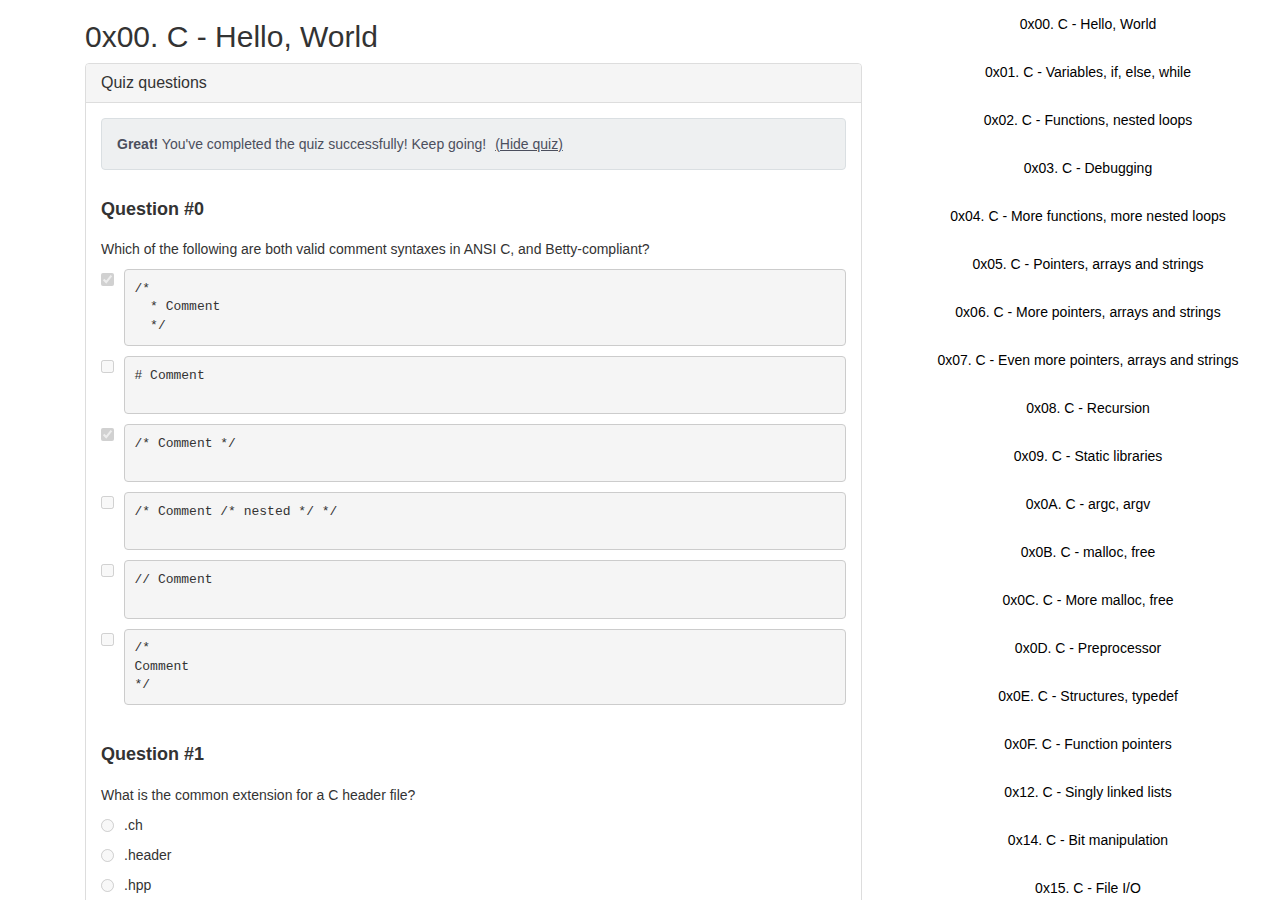
==== commit 47db346f: ".navbarsm needs fixing" ====
--- a/index1.html
+++ b/index1.html
@@ -31,59 +31,144 @@
 
 <body>
       <style>
-      nav {
+      nav .navbarbg .navbarsm {
         background-color: #f0f0f0;
       }
       
-      ul {
+      ul .navbarbg .navbarsm {
         margin: 0;
         padding: 0;
       }
       
-      li {
+      li .navbarbg .navbarsm {
         display: inline-block;
         margin-right: 10px;
       }
       
-      a {
+      a .navbarbg .navbarsm{
         text-decoration: none;
         color: #000;
       }    
       </style>
   <main>
-    <div class="navbar">
         <style>
-            .navbar {
-                background-color: #f5f5f5;
-                overflow: hidden;
-            }
-    
-            .navbar a {
-                float: left;
-                color: #000;
-                text-align: center;
-                padding: 12px 12px;
-                text-decoration: underline;
-                font-size: 15px;
-                font-weight: bold;
-            }
+            .navbarbg {
+  overflow: hidden;
+  background-color: #ffffff;
+  position: absolute;
+  top: 0;
+  width: 30%;
+  scroll-behavior: auto smooth;
+  display: flex;
+  flex-direction: column;
+  right: 0;
+  height: 100%;
+  overflow-y: auto;
+  overflow-x: auto;
+  @media (min-width: 769px) {
+  .navbarbg {
+    visibility: visible;
+  }
+}
+}
+
+.navbarbg a {
+  float: right;
+  display: block;
+  color: #000;
+  text-align: center;
+  padding: 14px 16px;
+  text-decoration: none;
+  flex-direction: column;
+}
+
+.navbarbg a:hover {
+  background: #ddd;
+  color: black;
+}
+
+/* Main content */
+.main {
+  margin-top: 30px;
+}
+
+  }
         </style>
+        <style>
+        .navbarsm {
+          background-color: #f0f0f0;
+          overflow: visible;
+          position: sticky;
+          display: block;
+          top: 0px;
+          left: 0px;
+          width: 100%;
+          overflow-y: hidden;
+          overflow-x: hidden;
+          display: flex;
+          align-items: center;
+          justify-content: space-between;
+          height: 60px;
+          z-index: 1;
+        }
+        
+        .navbarsm a {
+          float: left;
+          color: #000;
+          text-align: left;
+          padding: 14px 16px;
+          text-decoration: none;
+          font-size: 17px;
+        }
+        
+        @media (max-width: 768px) {
+          .navbarsm {
+            position: sticky;
+            width: 100%;
+            height: auto;
+            overflow: visible;
+            visibility: visible;
+            display: flex;
+            align-items: center;
+            justify-content: space-between;
+          }
+          
+          .navbarsm a {
+            float: left;
+            text-align: left;
+          }
+        }
+      </style>
     </head>
     <body>
-        <div class="navbar">
+        <div class="navbarbg">
             <script>
                 window.addEventListener('DOMContentLoaded', function() {
-                    var navbar = document.querySelector('.navbar');
+                    var navbarbg = document.querySelector('.navbarbg');
                     var h2Tags = document.querySelectorAll('h2');
     
                     h2Tags.forEach(function(h2, index) {
                         var link = document.createElement('a');
                         link.textContent = h2.textContent;
                         link.href = '#' + h2.id;
-                        navbar.appendChild(link);
+                        navbarbg.appendChild(link);
                     });
                 });
             </script>
+            <div class="navbarsm">
+              <script>
+                  window.addEventListener('DOMContentLoaded', function() {
+                      var navbarsm = document.querySelector('.navbarsm');
+                      var h2Tags = document.querySelectorAll('h2');
+      
+                      h2Tags.forEach(function(h2, index) {
+                          var link = document.createElement('a');
+                          link.textContent = h2.textContent;
+                          link.href = '#' + h2.id;
+                          navbarsm.appendChild(link);
+                      });
+                  });
+              </script>
       </div>
     </div>
     <div class="col-xs-12 col-md-10 col-lg-8 contains-images">
@@ -8056,9 +8141,9 @@
             <section class="quiz_questions_show_container" style="display: block;">
               <div class="quiz_question_item_container" data-role="quiz_question698" data-position="5">
                 <div class=" clearfix" id="quiz_question-698">
-OBOBOBOBOBOBOBOBOBOBOBOB
+
                   <h4 class="quiz_question">
-OBOBOB
+
                     Question #0
                   </h4>
 
--- a/quiz.css
+++ b/quiz.css
@@ -1,12 +1 @@
-html{font-family:sans-serif;-ms-text-size-adjust:100%;-webkit-text-size-adjust:100%}body{margin:0}article,aside,details,figcaption,figure,footer,header,hgroup,main,menu,nav,section,summary{display:block}audio,canvas,progress,video{display:inline-block;vertical-align:baseline}audio:not([controls]){display:none;height:0}[hidden],template{display:none}a{background-color:transparent}a:active,a:hover{outline:0}abbr[title]{border-bottom:none;text-decoration:underline;text-decoration:underline dotted}b,strong{font-weight:bold}dfn{font-style:italic}h1{font-size:2em;margin:0.67em 0}mark{background:#ff0;color:#000}small{font-size:80%}sub,sup{font-size:75%;line-height:0;position:relative;vertical-align:baseline}sup{top:-0.5em}sub{bottom:-0.25em}img{border:0}svg:not(:root){overflow:hidden}figure{margin:1em 40px}hr{box-sizing:content-box;height:0}pre{overflow:auto}code,kbd,pre,samp{font-family:monospace, monospace;font-size:1em}button,input,optgroup,select,textarea{color:inherit;font:inherit;margin:0}button{overflow:visible}button,select{text-transform:none}button,html input[type="button"],input[type="reset"],input[type="submit"]{-webkit-appearance:button;cursor:pointer}button[disabled],html input[disabled]{cursor:default}button::-moz-focus-inner,input::-moz-focus-inner{border:0;padding:0}input{line-height:normal}input[type="checkbox"],input[type="radio"]{box-sizing:border-box;padding:0}input[type="number"]::-webkit-inner-spin-button,input[type="number"]::-webkit-outer-spin-button{height:auto}input[type="search"]{-webkit-appearance:textfield;box-sizing:content-box}input[type="search"]::-webkit-search-cancel-button,input[type="search"]::-webkit-search-decoration{-webkit-appearance:none}fieldset{border:1px solid #c0c0c0;margin:0 2px;padding:0.35em 0.625em 0.75em}legend{border:0;padding:0}textarea{overflow:auto}optgroup{font-weight:bold}table{border-collapse:collapse;border-spacing:0}td,th{padding:0}/*! Source: https://github.com/h5bp/html5-boilerplate/blob/master/src/css/main.css */@media print{*,*:before,*:after{color:#000 !important;text-shadow:none !important;background:transparent !important;box-shadow:none !important}a,a:visited{text-decoration:underline}a[href]:after{content:" (" attr(href) ")"}abbr[title]:after{content:" (" attr(title) ")"}a[href^="#"]:after,a[href^="javascript:"]:after{content:""}pre,blockquote{border:1px solid #999;page-break-inside:avoid}thead{display:table-header-group}tr,img{page-break-inside:avoid}img{max-width:100% !important}p,h2,h3{orphans:3;widows:3}h2,h3{page-break-after:avoid}.navbar{display:none}.btn>.caret,.dropup>.btn>.caret{border-top-color:#000 !important}.label{border:1px solid #000}.table{border-collapse:collapse !important}.table td,.table th{background-color:#fff !important}.table-bordered th,.table-bordered td{border:1px solid #ddd !important}}@font-face{font-family:"Glyphicons Halflings";src:url(/assets/bootstrap/glyphicons-halflings-regular-35054c4e1bf08a04f531b2b8510910f29431c22cfbcfb3571c6e2d4dc8cb57c1.eot);src:url(/assets/bootstrap/glyphicons-halflings-regular-35054c4e1bf08a04f531b2b8510910f29431c22cfbcfb3571c6e2d4dc8cb57c1.eot?#iefix) format("embedded-opentype"),url(/assets/bootstrap/glyphicons-halflings-regular-4511059bac53be6b8d5d9a60139058a3ee67becaa2df739e2e67dd27f22324f8.woff2) format("woff2"),url(/assets/bootstrap/glyphicons-halflings-regular-b08ae9af0bd2e112a8d6b543e83159dc9b3ce5596fe97ffb8b8330db8afc4b08.woff) format("woff"),url(/assets/bootstrap/glyphicons-halflings-regular-7e35b4a8ce4d46ea22f0ef6c244b5ec1aa20e4dd957f050b9906f27bfd10e237.ttf) format("truetype"),url(/assets/bootstrap/glyphicons-halflings-regular-c99a82879186f821e6d138718cfafd879d97bff09a4681e4cd9f393f76b20fed.svg#glyphicons_halflingsregular) format("svg")}.glyphicon{position:relative;top:1px;display:inline-block;font-family:"Glyphicons Halflings";font-style:normal;font-weight:400;line-height:1;-webkit-font-smoothing:antialiased;-moz-osx-font-smoothing:grayscale}.glyphicon-asterisk:before{content:"\002a"}.glyphicon-plus:before{content:"\002b"}.glyphicon-euro:before,.glyphicon-eur:before{content:"\20ac"}.glyphicon-minus:before{content:"\2212"}.glyphicon-cloud:before{content:"\2601"}.glyphicon-envelope:before{content:"\2709"}.glyphicon-pencil:before{content:"\270f"}.glyphicon-glass:before{content:"\e001"}.glyphicon-music:before{content:"\e002"}.glyphicon-search:before{content:"\e003"}.glyphicon-heart:before{content:"\e005"}.glyphicon-star:before{content:"\e006"}.glyphicon-star-empty:before{content:"\e007"}.glyphicon-user:before{content:"\e008"}.glyphicon-film:before{content:"\e009"}.glyphicon-th-large:before{content:"\e010"}.glyphicon-th:before{content:"\e011"}.glyphicon-th-list:before{content:"\e012"}.glyphicon-ok:before{content:"\e013"}.glyphicon-remove:before{content:"\e014"}.glyphicon-zoom-in:before{content:"\e015"}.glyphicon-zoom-out:before{content:"\e016"}.glyphicon-off:before{content:"\e017"}.glyphicon-signal:before{content:"\e018"}.glyphicon-cog:before{content:"\e019"}.glyphicon-trash:before{content:"\e020"}.glyphicon-home:before{content:"\e021"}.glyphicon-file:before{content:"\e022"}.glyphicon-time:before{content:"\e023"}.glyphicon-road:before{content:"\e024"}.glyphicon-download-alt:before{content:"\e025"}.glyphicon-download:before{content:"\e026"}.glyphicon-upload:before{content:"\e027"}.glyphicon-inbox:before{content:"\e028"}.glyphicon-play-circle:before{content:"\e029"}.glyphicon-repeat:before{content:"\e030"}.glyphicon-refresh:before{content:"\e031"}.glyphicon-list-alt:before{content:"\e032"}.glyphicon-lock:before{content:"\e033"}.glyphicon-flag:before{content:"\e034"}.glyphicon-headphones:before{content:"\e035"}.glyphicon-volume-off:before{content:"\e036"}.glyphicon-volume-down:before{content:"\e037"}.glyphicon-volume-up:before{content:"\e038"}.glyphicon-qrcode:before{content:"\e039"}.glyphicon-barcode:before{content:"\e040"}.glyphicon-tag:before{content:"\e041"}.glyphicon-tags:before{content:"\e042"}.glyphicon-book:before{content:"\e043"}.glyphicon-bookmark:before{content:"\e044"}.glyphicon-print:before{content:"\e045"}.glyphicon-camera:before{content:"\e046"}.glyphicon-font:before{content:"\e047"}.glyphicon-bold:before{content:"\e048"}.glyphicon-italic:before{content:"\e049"}.glyphicon-text-height:before{content:"\e050"}.glyphicon-text-width:before{content:"\e051"}.glyphicon-align-left:before{content:"\e052"}.glyphicon-align-center:before{content:"\e053"}.glyphicon-align-right:before{content:"\e054"}.glyphicon-align-justify:before{content:"\e055"}.glyphicon-list:before{content:"\e056"}.glyphicon-indent-left:before{content:"\e057"}.glyphicon-indent-right:before{content:"\e058"}.glyphicon-facetime-video:before{content:"\e059"}.glyphicon-picture:before{content:"\e060"}.glyphicon-map-marker:before{content:"\e062"}.glyphicon-adjust:before{content:"\e063"}.glyphicon-tint:before{content:"\e064"}.glyphicon-edit:before{content:"\e065"}.glyphicon-share:before{content:"\e066"}.glyphicon-check:before{content:"\e067"}.glyphicon-move:before{content:"\e068"}.glyphicon-step-backward:before{content:"\e069"}.glyphicon-fast-backward:before{content:"\e070"}.glyphicon-backward:before{content:"\e071"}.glyphicon-play:before{content:"\e072"}.glyphicon-pause:before{content:"\e073"}.glyphicon-stop:before{content:"\e074"}.glyphicon-forward:before{content:"\e075"}.glyphicon-fast-forward:before{content:"\e076"}.glyphicon-step-forward:before{content:"\e077"}.glyphicon-eject:before{content:"\e078"}.glyphicon-chevron-left:before{content:"\e079"}.glyphicon-chevron-right:before{content:"\e080"}.glyphicon-plus-sign:before{content:"\e081"}.glyphicon-minus-sign:before{content:"\e082"}.glyphicon-remove-sign:before{content:"\e083"}.glyphicon-ok-sign:before{content:"\e084"}.glyphicon-question-sign:before{content:"\e085"}.glyphicon-info-sign:before{content:"\e086"}.glyphicon-screenshot:before{content:"\e087"}.glyphicon-remove-circle:before{content:"\e088"}.glyphicon-ok-circle:before{content:"\e089"}.glyphicon-ban-circle:before{content:"\e090"}.glyphicon-arrow-left:before{content:"\e091"}.glyphicon-arrow-right:before{content:"\e092"}.glyphicon-arrow-up:before{content:"\e093"}.glyphicon-arrow-down:before{content:"\e094"}.glyphicon-share-alt:before{content:"\e095"}.glyphicon-resize-full:before{content:"\e096"}.glyphicon-resize-small:before{content:"\e097"}.glyphicon-exclamation-sign:before{content:"\e101"}.glyphicon-gift:before{content:"\e102"}.glyphicon-leaf:before{content:"\e103"}.glyphicon-fire:before{content:"\e104"}.glyphicon-eye-open:before{content:"\e105"}.glyphicon-eye-close:before{content:"\e106"}.glyphicon-warning-sign:before{content:"\e107"}.glyphicon-plane:before{content:"\e108"}.glyphicon-calendar:before{content:"\e109"}.glyphicon-random:before{content:"\e110"}.glyphicon-comment:before{content:"\e111"}.glyphicon-magnet:before{content:"\e112"}.glyphicon-chevron-up:before{content:"\e113"}.glyphicon-chevron-down:before{content:"\e114"}.glyphicon-retweet:before{content:"\e115"}.glyphicon-shopping-cart:before{content:"\e116"}.glyphicon-folder-close:before{content:"\e117"}.glyphicon-folder-open:before{content:"\e118"}.glyphicon-resize-vertical:before{content:"\e119"}.glyphicon-resize-horizontal:before{content:"\e120"}.glyphicon-hdd:before{content:"\e121"}.glyphicon-bullhorn:before{content:"\e122"}.glyphicon-bell:before{content:"\e123"}.glyphicon-certificate:before{content:"\e124"}.glyphicon-thumbs-up:before{content:"\e125"}.glyphicon-thumbs-down:before{content:"\e126"}.glyphicon-hand-right:before{content:"\e127"}.glyphicon-hand-left:before{content:"\e128"}.glyphicon-hand-up:before{content:"\e129"}.glyphicon-hand-down:before{content:"\e130"}.glyphicon-circle-arrow-right:before{content:"\e131"}.glyphicon-circle-arrow-left:before{content:"\e132"}.glyphicon-circle-arrow-up:before{content:"\e133"}.glyphicon-circle-arrow-down:before{content:"\e134"}.glyphicon-globe:before{content:"\e135"}.glyphicon-wrench:before{content:"\e136"}.glyphicon-tasks:before{content:"\e137"}.glyphicon-filter:before{content:"\e138"}.glyphicon-briefcase:before{content:"\e139"}.glyphicon-fullscreen:before{content:"\e140"}.glyphicon-dashboard:before{content:"\e141"}.glyphicon-paperclip:before{content:"\e142"}.glyphicon-heart-empty:before{content:"\e143"}.glyphicon-link:before{content:"\e144"}.glyphicon-phone:before{content:"\e145"}.glyphicon-pushpin:before{content:"\e146"}.glyphicon-usd:before{content:"\e148"}.glyphicon-gbp:before{content:"\e149"}.glyphicon-sort:before{content:"\e150"}.glyphicon-sort-by-alphabet:before{content:"\e151"}.glyphicon-sort-by-alphabet-alt:before{content:"\e152"}.glyphicon-sort-by-order:before{content:"\e153"}.glyphicon-sort-by-order-alt:before{content:"\e154"}.glyphicon-sort-by-attributes:before{content:"\e155"}.glyphicon-sort-by-attributes-alt:before{content:"\e156"}.glyphicon-unchecked:before{content:"\e157"}.glyphicon-expand:before{content:"\e158"}.glyphicon-collapse-down:before{content:"\e159"}.glyphicon-collapse-up:before{content:"\e160"}.glyphicon-log-in:before{content:"\e161"}.glyphicon-flash:before{content:"\e162"}.glyphicon-log-out:before{content:"\e163"}.glyphicon-new-window:before{content:"\e164"}.glyphicon-record:before{content:"\e165"}.glyphicon-save:before{content:"\e166"}.glyphicon-open:before{content:"\e167"}.glyphicon-saved:before{content:"\e168"}.glyphicon-import:before{content:"\e169"}.glyphicon-export:before{content:"\e170"}.glyphicon-send:before{content:"\e171"}.glyphicon-floppy-disk:before{content:"\e172"}.glyphicon-floppy-saved:before{content:"\e173"}.glyphicon-floppy-remove:before{content:"\e174"}.glyphicon-floppy-save:before{content:"\e175"}.glyphicon-floppy-open:before{content:"\e176"}.glyphicon-credit-card:before{content:"\e177"}.glyphicon-transfer:before{content:"\e178"}.glyphicon-cutlery:before{content:"\e179"}.glyphicon-header:before{content:"\e180"}.glyphicon-compressed:before{content:"\e181"}.glyphicon-earphone:before{content:"\e182"}.glyphicon-phone-alt:before{content:"\e183"}.glyphicon-tower:before{content:"\e184"}.glyphicon-stats:before{content:"\e185"}.glyphicon-sd-video:before{content:"\e186"}.glyphicon-hd-video:before{content:"\e187"}.glyphicon-subtitles:before{content:"\e188"}.glyphicon-sound-stereo:before{content:"\e189"}.glyphicon-sound-dolby:before{content:"\e190"}.glyphicon-sound-5-1:before{content:"\e191"}.glyphicon-sound-6-1:before{content:"\e192"}.glyphicon-sound-7-1:before{content:"\e193"}.glyphicon-copyright-mark:before{content:"\e194"}.glyphicon-registration-mark:before{content:"\e195"}.glyphicon-cloud-download:before{content:"\e197"}.glyphicon-cloud-upload:before{content:"\e198"}.glyphicon-tree-conifer:before{content:"\e199"}.glyphicon-tree-deciduous:before{content:"\e200"}.glyphicon-cd:before{content:"\e201"}.glyphicon-save-file:before{content:"\e202"}.glyphicon-open-file:before{content:"\e203"}.glyphicon-level-up:before{content:"\e204"}.glyphicon-copy:before{content:"\e205"}.glyphicon-paste:before{content:"\e206"}.glyphicon-alert:before{content:"\e209"}.glyphicon-equalizer:before{content:"\e210"}.glyphicon-king:before{content:"\e211"}.glyphicon-queen:before{content:"\e212"}.glyphicon-pawn:before{content:"\e213"}.glyphicon-bishop:before{content:"\e214"}.glyphicon-knight:before{content:"\e215"}.glyphicon-baby-formula:before{content:"\e216"}.glyphicon-tent:before{content:"\26fa"}.glyphicon-blackboard:before{content:"\e218"}.glyphicon-bed:before{content:"\e219"}.glyphicon-apple:before{content:"\f8ff"}.glyphicon-erase:before{content:"\e221"}.glyphicon-hourglass:before{content:"\231b"}.glyphicon-lamp:before{content:"\e223"}.glyphicon-duplicate:before{content:"\e224"}.glyphicon-piggy-bank:before{content:"\e225"}.glyphicon-scissors:before{content:"\e226"}.glyphicon-bitcoin:before{content:"\e227"}.glyphicon-btc:before{content:"\e227"}.glyphicon-xbt:before{content:"\e227"}.glyphicon-yen:before{content:"\00a5"}.glyphicon-jpy:before{content:"\00a5"}.glyphicon-ruble:before{content:"\20bd"}.glyphicon-rub:before{content:"\20bd"}.glyphicon-scale:before{content:"\e230"}.glyphicon-ice-lolly:before{content:"\e231"}.glyphicon-ice-lolly-tasted:before{content:"\e232"}.glyphicon-education:before{content:"\e233"}.glyphicon-option-horizontal:before{content:"\e234"}.glyphicon-option-vertical:before{content:"\e235"}.glyphicon-menu-hamburger:before{content:"\e236"}.glyphicon-modal-window:before{content:"\e237"}.glyphicon-oil:before{content:"\e238"}.glyphicon-grain:before{content:"\e239"}.glyphicon-sunglasses:before{content:"\e240"}.glyphicon-text-size:before{content:"\e241"}.glyphicon-text-color:before{content:"\e242"}.glyphicon-text-background:before{content:"\e243"}.glyphicon-object-align-top:before{content:"\e244"}.glyphicon-object-align-bottom:before{content:"\e245"}.glyphicon-object-align-horizontal:before{content:"\e246"}.glyphicon-object-align-left:before{content:"\e247"}.glyphicon-object-align-vertical:before{content:"\e248"}.glyphicon-object-align-right:before{content:"\e249"}.glyphicon-triangle-right:before{content:"\e250"}.glyphicon-triangle-left:before{content:"\e251"}.glyphicon-triangle-bottom:before{content:"\e252"}.glyphicon-triangle-top:before{content:"\e253"}.glyphicon-console:before{content:"\e254"}.glyphicon-superscript:before{content:"\e255"}.glyphicon-subscript:before{content:"\e256"}.glyphicon-menu-left:before{content:"\e257"}.glyphicon-menu-right:before{content:"\e258"}.glyphicon-menu-down:before{content:"\e259"}.glyphicon-menu-up:before{content:"\e260"}*{-webkit-box-sizing:border-box;-moz-box-sizing:border-box;box-sizing:border-box}*:before,*:after{-webkit-box-sizing:border-box;-moz-box-sizing:border-box;box-sizing:border-box}html{font-size:10px;-webkit-tap-highlight-color:rgba(0,0,0,0)}body{font-family:"aktiv-grotesk", sans-serif;font-size:14px;line-height:1.428571429;color:#333333;background-color:#fff}input,button,select,textarea{font-family:inherit;font-size:inherit;line-height:inherit}a{color:#db3e3e;text-decoration:none}a:hover,a:focus{color:#ac2020;text-decoration:underline}a:focus{outline:5px auto -webkit-focus-ring-color;outline-offset:-2px}figure{margin:0}img{vertical-align:middle}.img-responsive{display:block;max-width:100%;height:auto}.img-rounded{border-radius:6px}.img-thumbnail{padding:4px;line-height:1.428571429;background-color:#fff;border:1px solid #ddd;border-radius:4px;-webkit-transition:all 0.2s ease-in-out;-o-transition:all 0.2s ease-in-out;transition:all 0.2s ease-in-out;display:inline-block;max-width:100%;height:auto}.img-circle{border-radius:50%}hr{margin-top:20px;margin-bottom:20px;border:0;border-top:1px solid #eeeeee}.sr-only{position:absolute;width:1px;height:1px;padding:0;margin:-1px;overflow:hidden;clip:rect(0, 0, 0, 0);border:0}.sr-only-focusable:active,.sr-only-focusable:focus{position:static;width:auto;height:auto;margin:0;overflow:visible;clip:auto}[role="button"]{cursor:pointer}h1,h2,h3,h4,h5,h6,.h1,.h2,.h3,.h4,.h5,.h6{font-family:inherit;font-weight:500;line-height:1.1;color:inherit}h1 small,h1 .small,h2 small,h2 .small,h3 small,h3 .small,h4 small,h4 .small,h5 small,h5 .small,h6 small,h6 .small,.h1 small,.h1 .small,.h2 small,.h2 .small,.h3 small,.h3 .small,.h4 small,.h4 .small,.h5 small,.h5 .small,.h6 small,.h6 .small{font-weight:400;line-height:1;color:#777777}h1,.h1,h2,.h2,h3,.h3{margin-top:20px;margin-bottom:10px}h1 small,h1 .small,.h1 small,.h1 .small,h2 small,h2 .small,.h2 small,.h2 .small,h3 small,h3 .small,.h3 small,.h3 .small{font-size:65%}h4,.h4,h5,.h5,h6,.h6{margin-top:10px;margin-bottom:10px}h4 small,h4 .small,.h4 small,.h4 .small,h5 small,h5 .small,.h5 small,.h5 .small,h6 small,h6 .small,.h6 small,.h6 .small{font-size:75%}h1,.h1{font-size:36px}h2,.h2{font-size:30px}h3,.h3{font-size:24px}h4,.h4{font-size:18px}h5,.h5{font-size:14px}h6,.h6{font-size:12px}p{margin:0 0 10px}.lead{margin-bottom:20px;font-size:16px;font-weight:300;line-height:1.4}@media (min-width: 768px){.lead{font-size:21px}}small,.small{font-size:85%}mark,.mark{padding:.2em;background-color:#fcf8e3}.text-left{text-align:left}.text-right{text-align:right}.text-center{text-align:center}.text-justify{text-align:justify}.text-nowrap{white-space:nowrap}.text-lowercase{text-transform:lowercase}.text-uppercase,.initialism{text-transform:uppercase}.text-capitalize{text-transform:capitalize}.text-muted{color:#777777}.text-primary{color:#db3e3e}a.text-primary:hover,a.text-primary:focus{color:#c22424}.text-success{color:#3c763d}a.text-success:hover,a.text-success:focus{color:#2b542c}.text-info{color:#98a3ae}a.text-info:hover,a.text-info:focus{color:#7b8a98}.text-warning{color:#8a6d3b}a.text-warning:hover,a.text-warning:focus{color:#66512c}.text-danger{color:#a94442}a.text-danger:hover,a.text-danger:focus{color:#843534}.bg-primary{color:#fff}.bg-primary{background-color:#db3e3e}a.bg-primary:hover,a.bg-primary:focus{background-color:#c22424}.bg-success{background-color:#dff0d8}a.bg-success:hover,a.bg-success:focus{background-color:#c1e2b3}.bg-info{background-color:#eef0f1}a.bg-info:hover,a.bg-info:focus{background-color:#d1d6db}.bg-warning{background-color:#fcf8e3}a.bg-warning:hover,a.bg-warning:focus{background-color:#f7ecb5}.bg-danger{background-color:#f2dede}a.bg-danger:hover,a.bg-danger:focus{background-color:#e4b9b9}.page-header{padding-bottom:9px;margin:40px 0 20px;border-bottom:1px solid #eeeeee}ul,ol{margin-top:0;margin-bottom:10px}ul ul,ul ol,ol ul,ol ol{margin-bottom:0}.list-unstyled{padding-left:0;list-style:none}.list-inline{padding-left:0;list-style:none;margin-left:-5px}.list-inline>li{display:inline-block;padding-right:5px;padding-left:5px}dl{margin-top:0;margin-bottom:20px}dt,dd{line-height:1.428571429}dt{font-weight:700}dd{margin-left:0}.dl-horizontal dd:before,.dl-horizontal dd:after{display:table;content:" "}.dl-horizontal dd:after{clear:both}@media (min-width: 768px){.dl-horizontal dt{float:left;width:160px;clear:left;text-align:right;overflow:hidden;text-overflow:ellipsis;white-space:nowrap}.dl-horizontal dd{margin-left:180px}}abbr[title],abbr[data-original-title]{cursor:help}.initialism{font-size:90%}blockquote{padding:10px 20px;margin:0 0 20px;font-size:17.5px;border-left:5px solid #eeeeee}blockquote p:last-child,blockquote ul:last-child,blockquote ol:last-child{margin-bottom:0}blockquote footer,blockquote small,blockquote .small{display:block;font-size:80%;line-height:1.428571429;color:#777777}blockquote footer:before,blockquote small:before,blockquote .small:before{content:"\2014 \00A0"}.blockquote-reverse,blockquote.pull-right{padding-right:15px;padding-left:0;text-align:right;border-right:5px solid #eeeeee;border-left:0}.blockquote-reverse footer:before,.blockquote-reverse small:before,.blockquote-reverse .small:before,blockquote.pull-right footer:before,blockquote.pull-right small:before,blockquote.pull-right .small:before{content:""}.blockquote-reverse footer:after,.blockquote-reverse small:after,.blockquote-reverse .small:after,blockquote.pull-right footer:after,blockquote.pull-right small:after,blockquote.pull-right .small:after{content:"\00A0 \2014"}address{margin-bottom:20px;font-style:normal;line-height:1.428571429}code,kbd,pre,samp{font-family:Menlo, Monaco, Consolas, "Courier New", monospace}code{padding:2px 4px;font-size:90%;color:#c7254e;background-color:#f9f2f4;border-radius:4px}kbd{padding:2px 4px;font-size:90%;color:#fff;background-color:#333;border-radius:3px;box-shadow:inset 0 -1px 0 rgba(0,0,0,0.25)}kbd kbd{padding:0;font-size:100%;font-weight:700;box-shadow:none}pre{display:block;padding:9.5px;margin:0 0 10px;font-size:13px;line-height:1.428571429;color:#333333;word-break:break-all;word-wrap:break-word;background-color:#f5f5f5;border:1px solid #ccc;border-radius:4px}pre code{padding:0;font-size:inherit;color:inherit;white-space:pre-wrap;background-color:transparent;border-radius:0}.pre-scrollable{max-height:340px;overflow-y:scroll}.container{padding-right:15px;padding-left:15px;margin-right:auto;margin-left:auto}.container:before,.container:after{display:table;content:" "}.container:after{clear:both}@media (min-width: 768px){.container{width:750px}}@media (min-width: 992px){.container{width:970px}}@media (min-width: 1200px){.container{width:1170px}}.container-fluid{padding-right:15px;padding-left:15px;margin-right:auto;margin-left:auto}.container-fluid:before,.container-fluid:after{display:table;content:" "}.container-fluid:after{clear:both}.row{margin-right:-15px;margin-left:-15px}.row:before,.row:after{display:table;content:" "}.row:after{clear:both}.row-no-gutters{margin-right:0;margin-left:0}.row-no-gutters [class*="col-"]{padding-right:0;padding-left:0}.col-xs-1,.col-sm-1,.col-md-1,.col-lg-1,.col-xs-2,.col-sm-2,.col-md-2,.col-lg-2,.col-xs-3,.col-sm-3,.col-md-3,.col-lg-3,.col-xs-4,.col-sm-4,.col-md-4,.col-lg-4,.col-xs-5,.col-sm-5,.col-md-5,.col-lg-5,.col-xs-6,.col-sm-6,.col-md-6,.col-lg-6,.col-xs-7,.col-sm-7,.col-md-7,.col-lg-7,.col-xs-8,.col-sm-8,.col-md-8,.col-lg-8,.col-xs-9,.col-sm-9,.col-md-9,.col-lg-9,.col-xs-10,.col-sm-10,.col-md-10,.col-lg-10,.col-xs-11,.col-sm-11,.col-md-11,.col-lg-11,.col-xs-12,.col-sm-12,.col-md-12,.col-lg-12{position:relative;min-height:1px;padding-right:15px;padding-left:15px}.col-xs-1,.col-xs-2,.col-xs-3,.col-xs-4,.col-xs-5,.col-xs-6,.col-xs-7,.col-xs-8,.col-xs-9,.col-xs-10,.col-xs-11,.col-xs-12{float:left}.col-xs-1{width:8.3333333333%}.col-xs-2{width:16.6666666667%}.col-xs-3{width:25%}.col-xs-4{width:33.3333333333%}.col-xs-5{width:41.6666666667%}.col-xs-6{width:50%}.col-xs-7{width:58.3333333333%}.col-xs-8{width:66.6666666667%}.col-xs-9{width:75%}.col-xs-10{width:83.3333333333%}.col-xs-11{width:91.6666666667%}.col-xs-12{width:100%}.col-xs-pull-0{right:auto}.col-xs-pull-1{right:8.3333333333%}.col-xs-pull-2{right:16.6666666667%}.col-xs-pull-3{right:25%}.col-xs-pull-4{right:33.3333333333%}.col-xs-pull-5{right:41.6666666667%}.col-xs-pull-6{right:50%}.col-xs-pull-7{right:58.3333333333%}.col-xs-pull-8{right:66.6666666667%}.col-xs-pull-9{right:75%}.col-xs-pull-10{right:83.3333333333%}.col-xs-pull-11{right:91.6666666667%}.col-xs-pull-12{right:100%}.col-xs-push-0{left:auto}.col-xs-push-1{left:8.3333333333%}.col-xs-push-2{left:16.6666666667%}.col-xs-push-3{left:25%}.col-xs-push-4{left:33.3333333333%}.col-xs-push-5{left:41.6666666667%}.col-xs-push-6{left:50%}.col-xs-push-7{left:58.3333333333%}.col-xs-push-8{left:66.6666666667%}.col-xs-push-9{left:75%}.col-xs-push-10{left:83.3333333333%}.col-xs-push-11{left:91.6666666667%}.col-xs-push-12{left:100%}.col-xs-offset-0{margin-left:0%}.col-xs-offset-1{margin-left:8.3333333333%}.col-xs-offset-2{margin-left:16.6666666667%}.col-xs-offset-3{margin-left:25%}.col-xs-offset-4{margin-left:33.3333333333%}.col-xs-offset-5{margin-left:41.6666666667%}.col-xs-offset-6{margin-left:50%}.col-xs-offset-7{margin-left:58.3333333333%}.col-xs-offset-8{margin-left:66.6666666667%}.col-xs-offset-9{margin-left:75%}.col-xs-offset-10{margin-left:83.3333333333%}.col-xs-offset-11{margin-left:91.6666666667%}.col-xs-offset-12{margin-left:100%}@media (min-width: 768px){.col-sm-1,.col-sm-2,.col-sm-3,.col-sm-4,.col-sm-5,.col-sm-6,.col-sm-7,.col-sm-8,.col-sm-9,.col-sm-10,.col-sm-11,.col-sm-12{float:left}.col-sm-1{width:8.3333333333%}.col-sm-2{width:16.6666666667%}.col-sm-3{width:25%}.col-sm-4{width:33.3333333333%}.col-sm-5{width:41.6666666667%}.col-sm-6{width:50%}.col-sm-7{width:58.3333333333%}.col-sm-8{width:66.6666666667%}.col-sm-9{width:75%}.col-sm-10{width:83.3333333333%}.col-sm-11{width:91.6666666667%}.col-sm-12{width:100%}.col-sm-pull-0{right:auto}.col-sm-pull-1{right:8.3333333333%}.col-sm-pull-2{right:16.6666666667%}.col-sm-pull-3{right:25%}.col-sm-pull-4{right:33.3333333333%}.col-sm-pull-5{right:41.6666666667%}.col-sm-pull-6{right:50%}.col-sm-pull-7{right:58.3333333333%}.col-sm-pull-8{right:66.6666666667%}.col-sm-pull-9{right:75%}.col-sm-pull-10{right:83.3333333333%}.col-sm-pull-11{right:91.6666666667%}.col-sm-pull-12{right:100%}.col-sm-push-0{left:auto}.col-sm-push-1{left:8.3333333333%}.col-sm-push-2{left:16.6666666667%}.col-sm-push-3{left:25%}.col-sm-push-4{left:33.3333333333%}.col-sm-push-5{left:41.6666666667%}.col-sm-push-6{left:50%}.col-sm-push-7{left:58.3333333333%}.col-sm-push-8{left:66.6666666667%}.col-sm-push-9{left:75%}.col-sm-push-10{left:83.3333333333%}.col-sm-push-11{left:91.6666666667%}.col-sm-push-12{left:100%}.col-sm-offset-0{margin-left:0%}.col-sm-offset-1{margin-left:8.3333333333%}.col-sm-offset-2{margin-left:16.6666666667%}.col-sm-offset-3{margin-left:25%}.col-sm-offset-4{margin-left:33.3333333333%}.col-sm-offset-5{margin-left:41.6666666667%}.col-sm-offset-6{margin-left:50%}.col-sm-offset-7{margin-left:58.3333333333%}.col-sm-offset-8{margin-left:66.6666666667%}.col-sm-offset-9{margin-left:75%}.col-sm-offset-10{margin-left:83.3333333333%}.col-sm-offset-11{margin-left:91.6666666667%}.col-sm-offset-12{margin-left:100%}}@media (min-width: 992px){.col-md-1,.col-md-2,.col-md-3,.col-md-4,.col-md-5,.col-md-6,.col-md-7,.col-md-8,.col-md-9,.col-md-10,.col-md-11,.col-md-12{float:left}.col-md-1{width:8.3333333333%}.col-md-2{width:16.6666666667%}.col-md-3{width:25%}.col-md-4{width:33.3333333333%}.col-md-5{width:41.6666666667%}.col-md-6{width:50%}.col-md-7{width:58.3333333333%}.col-md-8{width:66.6666666667%}.col-md-9{width:75%}.col-md-10{width:83.3333333333%}.col-md-11{width:91.6666666667%}.col-md-12{width:100%}.col-md-pull-0{right:auto}.col-md-pull-1{right:8.3333333333%}.col-md-pull-2{right:16.6666666667%}.col-md-pull-3{right:25%}.col-md-pull-4{right:33.3333333333%}.col-md-pull-5{right:41.6666666667%}.col-md-pull-6{right:50%}.col-md-pull-7{right:58.3333333333%}.col-md-pull-8{right:66.6666666667%}.col-md-pull-9{right:75%}.col-md-pull-10{right:83.3333333333%}.col-md-pull-11{right:91.6666666667%}.col-md-pull-12{right:100%}.col-md-push-0{left:auto}.col-md-push-1{left:8.3333333333%}.col-md-push-2{left:16.6666666667%}.col-md-push-3{left:25%}.col-md-push-4{left:33.3333333333%}.col-md-push-5{left:41.6666666667%}.col-md-push-6{left:50%}.col-md-push-7{left:58.3333333333%}.col-md-push-8{left:66.6666666667%}.col-md-push-9{left:75%}.col-md-push-10{left:83.3333333333%}.col-md-push-11{left:91.6666666667%}.col-md-push-12{left:100%}.col-md-offset-0{margin-left:0%}.col-md-offset-1{margin-left:8.3333333333%}.col-md-offset-2{margin-left:16.6666666667%}.col-md-offset-3{margin-left:25%}.col-md-offset-4{margin-left:33.3333333333%}.col-md-offset-5{margin-left:41.6666666667%}.col-md-offset-6{margin-left:50%}.col-md-offset-7{margin-left:58.3333333333%}.col-md-offset-8{margin-left:66.6666666667%}.col-md-offset-9{margin-left:75%}.col-md-offset-10{margin-left:83.3333333333%}.col-md-offset-11{margin-left:91.6666666667%}.col-md-offset-12{margin-left:100%}}@media (min-width: 1200px){.col-lg-1,.col-lg-2,.col-lg-3,.col-lg-4,.col-lg-5,.col-lg-6,.col-lg-7,.col-lg-8,.col-lg-9,.col-lg-10,.col-lg-11,.col-lg-12{float:left}.col-lg-1{width:8.3333333333%}.col-lg-2{width:16.6666666667%}.col-lg-3{width:25%}.col-lg-4{width:33.3333333333%}.col-lg-5{width:41.6666666667%}.col-lg-6{width:50%}.col-lg-7{width:58.3333333333%}.col-lg-8{width:66.6666666667%}.col-lg-9{width:75%}.col-lg-10{width:83.3333333333%}.col-lg-11{width:91.6666666667%}.col-lg-12{width:100%}.col-lg-pull-0{right:auto}.col-lg-pull-1{right:8.3333333333%}.col-lg-pull-2{right:16.6666666667%}.col-lg-pull-3{right:25%}.col-lg-pull-4{right:33.3333333333%}.col-lg-pull-5{right:41.6666666667%}.col-lg-pull-6{right:50%}.col-lg-pull-7{right:58.3333333333%}.col-lg-pull-8{right:66.6666666667%}.col-lg-pull-9{right:75%}.col-lg-pull-10{right:83.3333333333%}.col-lg-pull-11{right:91.6666666667%}.col-lg-pull-12{right:100%}.col-lg-push-0{left:auto}.col-lg-push-1{left:8.3333333333%}.col-lg-push-2{left:16.6666666667%}.col-lg-push-3{left:25%}.col-lg-push-4{left:33.3333333333%}.col-lg-push-5{left:41.6666666667%}.col-lg-push-6{left:50%}.col-lg-push-7{left:58.3333333333%}.col-lg-push-8{left:66.6666666667%}.col-lg-push-9{left:75%}.col-lg-push-10{left:83.3333333333%}.col-lg-push-11{left:91.6666666667%}.col-lg-push-12{left:100%}.col-lg-offset-0{margin-left:0%}.col-lg-offset-1{margin-left:8.3333333333%}.col-lg-offset-2{margin-left:16.6666666667%}.col-lg-offset-3{margin-left:25%}.col-lg-offset-4{margin-left:33.3333333333%}.col-lg-offset-5{margin-left:41.6666666667%}.col-lg-offset-6{margin-left:50%}.col-lg-offset-7{margin-left:58.3333333333%}.col-lg-offset-8{margin-left:66.6666666667%}.col-lg-offset-9{margin-left:75%}.col-lg-offset-10{margin-left:83.3333333333%}.col-lg-offset-11{margin-left:91.6666666667%}.col-lg-offset-12{margin-left:100%}}table{background-color:transparent}table col[class*="col-"]{position:static;display:table-column;float:none}table td[class*="col-"],table th[class*="col-"]{position:static;display:table-cell;float:none}caption{padding-top:8px;padding-bottom:8px;color:#777777;text-align:left}th{text-align:left}.table{width:100%;max-width:100%;margin-bottom:20px}.table>thead>tr>th,.table>thead>tr>td,.table>tbody>tr>th,.table>tbody>tr>td,.table>tfoot>tr>th,.table>tfoot>tr>td{padding:8px;line-height:1.428571429;vertical-align:top;border-top:1px solid #ddd}.table>thead>tr>th{vertical-align:bottom;border-bottom:2px solid #ddd}.table>caption+thead>tr:first-child>th,.table>caption+thead>tr:first-child>td,.table>colgroup+thead>tr:first-child>th,.table>colgroup+thead>tr:first-child>td,.table>thead:first-child>tr:first-child>th,.table>thead:first-child>tr:first-child>td{border-top:0}.table>tbody+tbody{border-top:2px solid #ddd}.table .table{background-color:#fff}.table-condensed>thead>tr>th,.table-condensed>thead>tr>td,.table-condensed>tbody>tr>th,.table-condensed>tbody>tr>td,.table-condensed>tfoot>tr>th,.table-condensed>tfoot>tr>td{padding:5px}.table-bordered{border:1px solid #ddd}.table-bordered>thead>tr>th,.table-bordered>thead>tr>td,.table-bordered>tbody>tr>th,.table-bordered>tbody>tr>td,.table-bordered>tfoot>tr>th,.table-bordered>tfoot>tr>td{border:1px solid #ddd}.table-bordered>thead>tr>th,.table-bordered>thead>tr>td{border-bottom-width:2px}.table-striped>tbody>tr:nth-of-type(odd){background-color:#f9f9f9}.table-hover>tbody>tr:hover{background-color:#f5f5f5}.table>thead>tr>td.active,.table>thead>tr>th.active,.table>thead>tr.active>td,.table>thead>tr.active>th,.table>tbody>tr>td.active,.table>tbody>tr>th.active,.table>tbody>tr.active>td,.table>tbody>tr.active>th,.table>tfoot>tr>td.active,.table>tfoot>tr>th.active,.table>tfoot>tr.active>td,.table>tfoot>tr.active>th{background-color:#f5f5f5}.table-hover>tbody>tr>td.active:hover,.table-hover>tbody>tr>th.active:hover,.table-hover>tbody>tr.active:hover>td,.table-hover>tbody>tr:hover>.active,.table-hover>tbody>tr.active:hover>th{background-color:#e8e8e8}.table>thead>tr>td.success,.table>thead>tr>th.success,.table>thead>tr.success>td,.table>thead>tr.success>th,.table>tbody>tr>td.success,.table>tbody>tr>th.success,.table>tbody>tr.success>td,.table>tbody>tr.success>th,.table>tfoot>tr>td.success,.table>tfoot>tr>th.success,.table>tfoot>tr.success>td,.table>tfoot>tr.success>th{background-color:#dff0d8}.table-hover>tbody>tr>td.success:hover,.table-hover>tbody>tr>th.success:hover,.table-hover>tbody>tr.success:hover>td,.table-hover>tbody>tr:hover>.success,.table-hover>tbody>tr.success:hover>th{background-color:#d0e9c6}.table>thead>tr>td.info,.table>thead>tr>th.info,.table>thead>tr.info>td,.table>thead>tr.info>th,.table>tbody>tr>td.info,.table>tbody>tr>th.info,.table>tbody>tr.info>td,.table>tbody>tr.info>th,.table>tfoot>tr>td.info,.table>tfoot>tr>th.info,.table>tfoot>tr.info>td,.table>tfoot>tr.info>th{background-color:#eef0f1}.table-hover>tbody>tr>td.info:hover,.table-hover>tbody>tr>th.info:hover,.table-hover>tbody>tr.info:hover>td,.table-hover>tbody>tr:hover>.info,.table-hover>tbody>tr.info:hover>th{background-color:#dfe3e6}.table>thead>tr>td.warning,.table>thead>tr>th.warning,.table>thead>tr.warning>td,.table>thead>tr.warning>th,.table>tbody>tr>td.warning,.table>tbody>tr>th.warning,.table>tbody>tr.warning>td,.table>tbody>tr.warning>th,.table>tfoot>tr>td.warning,.table>tfoot>tr>th.warning,.table>tfoot>tr.warning>td,.table>tfoot>tr.warning>th{background-color:#fcf8e3}.table-hover>tbody>tr>td.warning:hover,.table-hover>tbody>tr>th.warning:hover,.table-hover>tbody>tr.warning:hover>td,.table-hover>tbody>tr:hover>.warning,.table-hover>tbody>tr.warning:hover>th{background-color:#faf2cc}.table>thead>tr>td.danger,.table>thead>tr>th.danger,.table>thead>tr.danger>td,.table>thead>tr.danger>th,.table>tbody>tr>td.danger,.table>tbody>tr>th.danger,.table>tbody>tr.danger>td,.table>tbody>tr.danger>th,.table>tfoot>tr>td.danger,.table>tfoot>tr>th.danger,.table>tfoot>tr.danger>td,.table>tfoot>tr.danger>th{background-color:#f2dede}.table-hover>tbody>tr>td.danger:hover,.table-hover>tbody>tr>th.danger:hover,.table-hover>tbody>tr.danger:hover>td,.table-hover>tbody>tr:hover>.danger,.table-hover>tbody>tr.danger:hover>th{background-color:#ebcccc}.table-responsive{min-height:.01%;overflow-x:auto}@media screen and (max-width: 767px){.table-responsive{width:100%;margin-bottom:15px;overflow-y:hidden;-ms-overflow-style:-ms-autohiding-scrollbar;border:1px solid #ddd}.table-responsive>.table{margin-bottom:0}.table-responsive>.table>thead>tr>th,.table-responsive>.table>thead>tr>td,.table-responsive>.table>tbody>tr>th,.table-responsive>.table>tbody>tr>td,.table-responsive>.table>tfoot>tr>th,.table-responsive>.table>tfoot>tr>td{white-space:nowrap}.table-responsive>.table-bordered{border:0}.table-responsive>.table-bordered>thead>tr>th:first-child,.table-responsive>.table-bordered>thead>tr>td:first-child,.table-responsive>.table-bordered>tbody>tr>th:first-child,.table-responsive>.table-bordered>tbody>tr>td:first-child,.table-responsive>.table-bordered>tfoot>tr>th:first-child,.table-responsive>.table-bordered>tfoot>tr>td:first-child{border-left:0}.table-responsive>.table-bordered>thead>tr>th:last-child,.table-responsive>.table-bordered>thead>tr>td:last-child,.table-responsive>.table-bordered>tbody>tr>th:last-child,.table-responsive>.table-bordered>tbody>tr>td:last-child,.table-responsive>.table-bordered>tfoot>tr>th:last-child,.table-responsive>.table-bordered>tfoot>tr>td:last-child{border-right:0}.table-responsive>.table-bordered>tbody>tr:last-child>th,.table-responsive>.table-bordered>tbody>tr:last-child>td,.table-responsive>.table-bordered>tfoot>tr:last-child>th,.table-responsive>.table-bordered>tfoot>tr:last-child>td{border-bottom:0}}fieldset{min-width:0;padding:0;margin:0;border:0}legend{display:block;width:100%;padding:0;margin-bottom:20px;font-size:21px;line-height:inherit;color:#333333;border:0;border-bottom:1px solid #e5e5e5}label{display:inline-block;max-width:100%;margin-bottom:5px;font-weight:700}input[type="search"]{-webkit-box-sizing:border-box;-moz-box-sizing:border-box;box-sizing:border-box;-webkit-appearance:none;appearance:none}input[type="radio"],input[type="checkbox"]{margin:4px 0 0;margin-top:1px \9;line-height:normal}input[type="radio"][disabled],input.disabled[type="radio"],fieldset[disabled] input[type="radio"],input[type="checkbox"][disabled],input.disabled[type="checkbox"],fieldset[disabled] input[type="checkbox"]{cursor:not-allowed}input[type="file"]{display:block}input[type="range"]{display:block;width:100%}select[multiple],select[size]{height:auto}input[type="file"]:focus,input[type="radio"]:focus,input[type="checkbox"]:focus{outline:5px auto -webkit-focus-ring-color;outline-offset:-2px}output{display:block;padding-top:7px;font-size:14px;line-height:1.428571429;color:#555555}.form-control{display:block;width:100%;height:34px;padding:6px 12px;font-size:14px;line-height:1.428571429;color:#555555;background-color:#fff;background-image:none;border:1px solid #ccc;border-radius:4px;-webkit-box-shadow:inset 0 1px 1px rgba(0,0,0,0.075);box-shadow:inset 0 1px 1px rgba(0,0,0,0.075);-webkit-transition:border-color ease-in-out 0.15s, box-shadow ease-in-out 0.15s;-o-transition:border-color ease-in-out 0.15s, box-shadow ease-in-out 0.15s;transition:border-color ease-in-out 0.15s, box-shadow ease-in-out 0.15s}.form-control:focus{border-color:#66afe9;outline:0;-webkit-box-shadow:inset 0 1px 1px rgba(0,0,0,0.075),0 0 8px rgba(102,175,233,0.6);box-shadow:inset 0 1px 1px rgba(0,0,0,0.075),0 0 8px rgba(102,175,233,0.6)}.form-control::-moz-placeholder{color:#999;opacity:1}.form-control:-ms-input-placeholder{color:#999}.form-control::-webkit-input-placeholder{color:#999}.form-control::-ms-expand{background-color:transparent;border:0}.form-control[disabled],.form-control[readonly],fieldset[disabled] .form-control{background-color:#eeeeee;opacity:1}.form-control[disabled],fieldset[disabled] .form-control{cursor:not-allowed}textarea.form-control{height:auto}@media screen and (-webkit-min-device-pixel-ratio: 0){input.form-control[type="date"],input.form-control[type="time"],input.form-control[type="datetime-local"],input.form-control[type="month"]{line-height:34px}input.input-sm[type="date"],.input-group-sm>.form-control[type="date"],.input-group-sm>.input-group-addon[type="date"],.input-group-sm>.input-group-btn>.btn[type="date"],.input-group-sm input[type="date"],input.input-sm[type="time"],.input-group-sm>.form-control[type="time"],.input-group-sm>.input-group-addon[type="time"],.input-group-sm>.input-group-btn>.btn[type="time"],.input-group-sm input[type="time"],input.input-sm[type="datetime-local"],.input-group-sm>.form-control[type="datetime-local"],.input-group-sm>.input-group-addon[type="datetime-local"],.input-group-sm>.input-group-btn>.btn[type="datetime-local"],.input-group-sm input[type="datetime-local"],input.input-sm[type="month"],.input-group-sm>.form-control[type="month"],.input-group-sm>.input-group-addon[type="month"],.input-group-sm>.input-group-btn>.btn[type="month"],.input-group-sm input[type="month"]{line-height:30px}input.input-lg[type="date"],.input-group-lg>.form-control[type="date"],.input-group-lg>.input-group-addon[type="date"],.input-group-lg>.input-group-btn>.btn[type="date"],.input-group-lg input[type="date"],input.input-lg[type="time"],.input-group-lg>.form-control[type="time"],.input-group-lg>.input-group-addon[type="time"],.input-group-lg>.input-group-btn>.btn[type="time"],.input-group-lg input[type="time"],input.input-lg[type="datetime-local"],.input-group-lg>.form-control[type="datetime-local"],.input-group-lg>.input-group-addon[type="datetime-local"],.input-group-lg>.input-group-btn>.btn[type="datetime-local"],.input-group-lg input[type="datetime-local"],input.input-lg[type="month"],.input-group-lg>.form-control[type="month"],.input-group-lg>.input-group-addon[type="month"],.input-group-lg>.input-group-btn>.btn[type="month"],.input-group-lg input[type="month"]{line-height:46px}}.form-group{margin-bottom:15px}.radio,.checkbox{position:relative;display:block;margin-top:10px;margin-bottom:10px}.radio.disabled label,fieldset[disabled] .radio label,.checkbox.disabled label,fieldset[disabled] .checkbox label{cursor:not-allowed}.radio label,.checkbox label{min-height:20px;padding-left:20px;margin-bottom:0;font-weight:400;cursor:pointer}.radio input[type="radio"],.radio-inline input[type="radio"],.checkbox input[type="checkbox"],.checkbox-inline input[type="checkbox"]{position:absolute;margin-top:4px \9;margin-left:-20px}.radio+.radio,.checkbox+.checkbox{margin-top:-5px}.radio-inline,.checkbox-inline{position:relative;display:inline-block;padding-left:20px;margin-bottom:0;font-weight:400;vertical-align:middle;cursor:pointer}.radio-inline.disabled,fieldset[disabled] .radio-inline,.checkbox-inline.disabled,fieldset[disabled] .checkbox-inline{cursor:not-allowed}.radio-inline+.radio-inline,.checkbox-inline+.checkbox-inline{margin-top:0;margin-left:10px}.form-control-static{min-height:34px;padding-top:7px;padding-bottom:7px;margin-bottom:0}.form-control-static.input-lg,.input-group-lg>.form-control-static.form-control,.input-group-lg>.form-control-static.input-group-addon,.input-group-lg>.input-group-btn>.form-control-static.btn,.form-control-static.input-sm,.input-group-sm>.form-control-static.form-control,.input-group-sm>.form-control-static.input-group-addon,.input-group-sm>.input-group-btn>.form-control-static.btn{padding-right:0;padding-left:0}.input-sm,.input-group-sm>.form-control,.input-group-sm>.input-group-addon,.input-group-sm>.input-group-btn>.btn{height:30px;padding:5px 10px;font-size:12px;line-height:1.5;border-radius:3px}select.input-sm,.input-group-sm>select.form-control,.input-group-sm>select.input-group-addon,.input-group-sm>.input-group-btn>select.btn{height:30px;line-height:30px}textarea.input-sm,.input-group-sm>textarea.form-control,.input-group-sm>textarea.input-group-addon,.input-group-sm>.input-group-btn>textarea.btn,select.input-sm[multiple],.input-group-sm>.form-control[multiple],.input-group-sm>.input-group-addon[multiple],.input-group-sm>.input-group-btn>.btn[multiple]{height:auto}.form-group-sm .form-control{height:30px;padding:5px 10px;font-size:12px;line-height:1.5;border-radius:3px}.form-group-sm select.form-control{height:30px;line-height:30px}.form-group-sm textarea.form-control,.form-group-sm select.form-control[multiple]{height:auto}.form-group-sm .form-control-static{height:30px;min-height:32px;padding:6px 10px;font-size:12px;line-height:1.5}.input-lg,.input-group-lg>.form-control,.input-group-lg>.input-group-addon,.input-group-lg>.input-group-btn>.btn{height:46px;padding:10px 16px;font-size:18px;line-height:1.3333333;border-radius:6px}select.input-lg,.input-group-lg>select.form-control,.input-group-lg>select.input-group-addon,.input-group-lg>.input-group-btn>select.btn{height:46px;line-height:46px}textarea.input-lg,.input-group-lg>textarea.form-control,.input-group-lg>textarea.input-group-addon,.input-group-lg>.input-group-btn>textarea.btn,select.input-lg[multiple],.input-group-lg>.form-control[multiple],.input-group-lg>.input-group-addon[multiple],.input-group-lg>.input-group-btn>.btn[multiple]{height:auto}.form-group-lg .form-control{height:46px;padding:10px 16px;font-size:18px;line-height:1.3333333;border-radius:6px}.form-group-lg select.form-control{height:46px;line-height:46px}.form-group-lg textarea.form-control,.form-group-lg select.form-control[multiple]{height:auto}.form-group-lg .form-control-static{height:46px;min-height:38px;padding:11px 16px;font-size:18px;line-height:1.3333333}.has-feedback{position:relative}.has-feedback .form-control{padding-right:42.5px}.form-control-feedback{position:absolute;top:0;right:0;z-index:2;display:block;width:34px;height:34px;line-height:34px;text-align:center;pointer-events:none}.input-lg+.form-control-feedback,.input-group-lg>.form-control+.form-control-feedback,.input-group-lg>.input-group-addon+.form-control-feedback,.input-group-lg>.input-group-btn>.btn+.form-control-feedback,.input-group-lg+.form-control-feedback,.form-group-lg .form-control+.form-control-feedback{width:46px;height:46px;line-height:46px}.input-sm+.form-control-feedback,.input-group-sm>.form-control+.form-control-feedback,.input-group-sm>.input-group-addon+.form-control-feedback,.input-group-sm>.input-group-btn>.btn+.form-control-feedback,.input-group-sm+.form-control-feedback,.form-group-sm .form-control+.form-control-feedback{width:30px;height:30px;line-height:30px}.has-success .help-block,.has-success .control-label,.has-success .radio,.has-success .checkbox,.has-success .radio-inline,.has-success .checkbox-inline,.has-success.radio label,.has-success.checkbox label,.has-success.radio-inline label,.has-success.checkbox-inline label{color:#3c763d}.has-success .form-control{border-color:#3c763d;-webkit-box-shadow:inset 0 1px 1px rgba(0,0,0,0.075);box-shadow:inset 0 1px 1px rgba(0,0,0,0.075)}.has-success .form-control:focus{border-color:#2b542c;-webkit-box-shadow:inset 0 1px 1px rgba(0,0,0,0.075),0 0 6px #67b168;box-shadow:inset 0 1px 1px rgba(0,0,0,0.075),0 0 6px #67b168}.has-success .input-group-addon{color:#3c763d;background-color:#dff0d8;border-color:#3c763d}.has-success .form-control-feedback{color:#3c763d}.has-warning .help-block,.has-warning .control-label,.has-warning .radio,.has-warning .checkbox,.has-warning .radio-inline,.has-warning .checkbox-inline,.has-warning.radio label,.has-warning.checkbox label,.has-warning.radio-inline label,.has-warning.checkbox-inline label{color:#8a6d3b}.has-warning .form-control{border-color:#8a6d3b;-webkit-box-shadow:inset 0 1px 1px rgba(0,0,0,0.075);box-shadow:inset 0 1px 1px rgba(0,0,0,0.075)}.has-warning .form-control:focus{border-color:#66512c;-webkit-box-shadow:inset 0 1px 1px rgba(0,0,0,0.075),0 0 6px #c0a16b;box-shadow:inset 0 1px 1px rgba(0,0,0,0.075),0 0 6px #c0a16b}.has-warning .input-group-addon{color:#8a6d3b;background-color:#fcf8e3;border-color:#8a6d3b}.has-warning .form-control-feedback{color:#8a6d3b}.has-error .help-block,.has-error .control-label,.has-error .radio,.has-error .checkbox,.has-error .radio-inline,.has-error .checkbox-inline,.has-error.radio label,.has-error.checkbox label,.has-error.radio-inline label,.has-error.checkbox-inline label{color:#a94442}.has-error .form-control{border-color:#a94442;-webkit-box-shadow:inset 0 1px 1px rgba(0,0,0,0.075);box-shadow:inset 0 1px 1px rgba(0,0,0,0.075)}.has-error .form-control:focus{border-color:#843534;-webkit-box-shadow:inset 0 1px 1px rgba(0,0,0,0.075),0 0 6px #ce8483;box-shadow:inset 0 1px 1px rgba(0,0,0,0.075),0 0 6px #ce8483}.has-error .input-group-addon{color:#a94442;background-color:#f2dede;border-color:#a94442}.has-error .form-control-feedback{color:#a94442}.has-feedback label~.form-control-feedback{top:25px}.has-feedback label.sr-only~.form-control-feedback{top:0}.help-block{display:block;margin-top:5px;margin-bottom:10px;color:#737373}@media (min-width: 768px){.form-inline .form-group{display:inline-block;margin-bottom:0;vertical-align:middle}.form-inline .form-control{display:inline-block;width:auto;vertical-align:middle}.form-inline .form-control-static{display:inline-block}.form-inline .input-group{display:inline-table;vertical-align:middle}.form-inline .input-group .input-group-addon,.form-inline .input-group .input-group-btn,.form-inline .input-group .form-control{width:auto}.form-inline .input-group>.form-control{width:100%}.form-inline .control-label{margin-bottom:0;vertical-align:middle}.form-inline .radio,.form-inline .checkbox{display:inline-block;margin-top:0;margin-bottom:0;vertical-align:middle}.form-inline .radio label,.form-inline .checkbox label{padding-left:0}.form-inline .radio input[type="radio"],.form-inline .checkbox input[type="checkbox"]{position:relative;margin-left:0}.form-inline .has-feedback .form-control-feedback{top:0}}.form-horizontal .radio,.form-horizontal .checkbox,.form-horizontal .radio-inline,.form-horizontal .checkbox-inline{padding-top:7px;margin-top:0;margin-bottom:0}.form-horizontal .radio,.form-horizontal .checkbox{min-height:27px}.form-horizontal .form-group{margin-right:-15px;margin-left:-15px}.form-horizontal .form-group:before,.form-horizontal .form-group:after{display:table;content:" "}.form-horizontal .form-group:after{clear:both}@media (min-width: 768px){.form-horizontal .control-label{padding-top:7px;margin-bottom:0;text-align:right}}.form-horizontal .has-feedback .form-control-feedback{right:15px}@media (min-width: 768px){.form-horizontal .form-group-lg .control-label{padding-top:11px;font-size:18px}}@media (min-width: 768px){.form-horizontal .form-group-sm .control-label{padding-top:6px;font-size:12px}}.btn{display:inline-block;margin-bottom:0;font-weight:normal;text-align:center;white-space:nowrap;vertical-align:middle;touch-action:manipulation;cursor:pointer;background-image:none;border:1px solid transparent;padding:6px 12px;font-size:14px;line-height:1.428571429;border-radius:4px;-webkit-user-select:none;-moz-user-select:none;-ms-user-select:none;user-select:none}.btn:focus,.btn.focus,.btn:active:focus,.btn.focus:active,.btn.active:focus,.btn.active.focus{outline:5px auto -webkit-focus-ring-color;outline-offset:-2px}.btn:hover,.btn:focus,.btn.focus{color:#333;text-decoration:none}.btn:active,.btn.active{background-image:none;outline:0;-webkit-box-shadow:inset 0 3px 5px rgba(0,0,0,0.125);box-shadow:inset 0 3px 5px rgba(0,0,0,0.125)}.btn.disabled,.btn[disabled],fieldset[disabled] .btn{cursor:not-allowed;filter:alpha(opacity=65);opacity:0.65;-webkit-box-shadow:none;box-shadow:none}a.btn.disabled,fieldset[disabled] a.btn{pointer-events:none}.btn-default{color:#333;background-color:#fff;border-color:#ccc}.btn-default:focus,.btn-default.focus{color:#333;background-color:#e6e6e6;border-color:#8c8c8c}.btn-default:hover{color:#333;background-color:#e6e6e6;border-color:#adadad}.btn-default:active,.btn-default.active,.open>.btn-default.dropdown-toggle{color:#333;background-color:#e6e6e6;background-image:none;border-color:#adadad}.btn-default:active:hover,.btn-default:active:focus,.btn-default.focus:active,.btn-default.active:hover,.btn-default.active:focus,.btn-default.active.focus,.open>.btn-default.dropdown-toggle:hover,.open>.btn-default.dropdown-toggle:focus,.open>.btn-default.dropdown-toggle.focus{color:#333;background-color:#d4d4d4;border-color:#8c8c8c}.btn-default.disabled:hover,.btn-default.disabled:focus,.btn-default.disabled.focus,.btn-default[disabled]:hover,.btn-default[disabled]:focus,.btn-default.focus[disabled],fieldset[disabled] .btn-default:hover,fieldset[disabled] .btn-default:focus,fieldset[disabled] .btn-default.focus{background-color:#fff;border-color:#ccc}.btn-default .badge{color:#fff;background-color:#333}.btn-primary{color:#fff;background-color:#db3e3e;border-color:#d72929}.btn-primary:focus,.btn-primary.focus{color:#fff;background-color:#c22424;border-color:#6c1414}.btn-primary:hover{color:#fff;background-color:#c22424;border-color:#a41f1f}.btn-primary:active,.btn-primary.active,.open>.btn-primary.dropdown-toggle{color:#fff;background-color:#c22424;background-image:none;border-color:#a41f1f}.btn-primary:active:hover,.btn-primary:active:focus,.btn-primary.focus:active,.btn-primary.active:hover,.btn-primary.active:focus,.btn-primary.active.focus,.open>.btn-primary.dropdown-toggle:hover,.open>.btn-primary.dropdown-toggle:focus,.open>.btn-primary.dropdown-toggle.focus{color:#fff;background-color:#a41f1f;border-color:#6c1414}.btn-primary.disabled:hover,.btn-primary.disabled:focus,.btn-primary.disabled.focus,.btn-primary[disabled]:hover,.btn-primary[disabled]:focus,.btn-primary.focus[disabled],fieldset[disabled] .btn-primary:hover,fieldset[disabled] .btn-primary:focus,fieldset[disabled] .btn-primary.focus{background-color:#db3e3e;border-color:#d72929}.btn-primary .badge{color:#db3e3e;background-color:#fff}.btn-success{color:#fff;background-color:#5cb85c;border-color:#4cae4c}.btn-success:focus,.btn-success.focus{color:#fff;background-color:#449d44;border-color:#255625}.btn-success:hover{color:#fff;background-color:#449d44;border-color:#398439}.btn-success:active,.btn-success.active,.open>.btn-success.dropdown-toggle{color:#fff;background-color:#449d44;background-image:none;border-color:#398439}.btn-success:active:hover,.btn-success:active:focus,.btn-success.focus:active,.btn-success.active:hover,.btn-success.active:focus,.btn-success.active.focus,.open>.btn-success.dropdown-toggle:hover,.open>.btn-success.dropdown-toggle:focus,.open>.btn-success.dropdown-toggle.focus{color:#fff;background-color:#398439;border-color:#255625}.btn-success.disabled:hover,.btn-success.disabled:focus,.btn-success.disabled.focus,.btn-success[disabled]:hover,.btn-success[disabled]:focus,.btn-success.focus[disabled],fieldset[disabled] .btn-success:hover,fieldset[disabled] .btn-success:focus,fieldset[disabled] .btn-success.focus{background-color:#5cb85c;border-color:#4cae4c}.btn-success .badge{color:#5cb85c;background-color:#fff}.btn-info{color:#fff;background-color:#98a3ae;border-color:#8a96a3}.btn-info:focus,.btn-info.focus{color:#fff;background-color:#7b8a98;border-color:#4c5761}.btn-info:hover{color:#fff;background-color:#7b8a98;border-color:#697886}.btn-info:active,.btn-info.active,.open>.btn-info.dropdown-toggle{color:#fff;background-color:#7b8a98;background-image:none;border-color:#697886}.btn-info:active:hover,.btn-info:active:focus,.btn-info.focus:active,.btn-info.active:hover,.btn-info.active:focus,.btn-info.active.focus,.open>.btn-info.dropdown-toggle:hover,.open>.btn-info.dropdown-toggle:focus,.open>.btn-info.dropdown-toggle.focus{color:#fff;background-color:#697886;border-color:#4c5761}.btn-info.disabled:hover,.btn-info.disabled:focus,.btn-info.disabled.focus,.btn-info[disabled]:hover,.btn-info[disabled]:focus,.btn-info.focus[disabled],fieldset[disabled] .btn-info:hover,fieldset[disabled] .btn-info:focus,fieldset[disabled] .btn-info.focus{background-color:#98a3ae;border-color:#8a96a3}.btn-info .badge{color:#98a3ae;background-color:#fff}.btn-warning{color:#fff;background-color:#f0ad4e;border-color:#eea236}.btn-warning:focus,.btn-warning.focus{color:#fff;background-color:#ec971f;border-color:#985f0d}.btn-warning:hover{color:#fff;background-color:#ec971f;border-color:#d58512}.btn-warning:active,.btn-warning.active,.open>.btn-warning.dropdown-toggle{color:#fff;background-color:#ec971f;background-image:none;border-color:#d58512}.btn-warning:active:hover,.btn-warning:active:focus,.btn-warning.focus:active,.btn-warning.active:hover,.btn-warning.active:focus,.btn-warning.active.focus,.open>.btn-warning.dropdown-toggle:hover,.open>.btn-warning.dropdown-toggle:focus,.open>.btn-warning.dropdown-toggle.focus{color:#fff;background-color:#d58512;border-color:#985f0d}.btn-warning.disabled:hover,.btn-warning.disabled:focus,.btn-warning.disabled.focus,.btn-warning[disabled]:hover,.btn-warning[disabled]:focus,.btn-warning.focus[disabled],fieldset[disabled] .btn-warning:hover,fieldset[disabled] .btn-warning:focus,fieldset[disabled] .btn-warning.focus{background-color:#f0ad4e;border-color:#eea236}.btn-warning .badge{color:#f0ad4e;background-color:#fff}.btn-danger{color:#fff;background-color:#d9534f;border-color:#d43f3a}.btn-danger:focus,.btn-danger.focus{color:#fff;background-color:#c9302c;border-color:#761c19}.btn-danger:hover{color:#fff;background-color:#c9302c;border-color:#ac2925}.btn-danger:active,.btn-danger.active,.open>.btn-danger.dropdown-toggle{color:#fff;background-color:#c9302c;background-image:none;border-color:#ac2925}.btn-danger:active:hover,.btn-danger:active:focus,.btn-danger.focus:active,.btn-danger.active:hover,.btn-danger.active:focus,.btn-danger.active.focus,.open>.btn-danger.dropdown-toggle:hover,.open>.btn-danger.dropdown-toggle:focus,.open>.btn-danger.dropdown-toggle.focus{color:#fff;background-color:#ac2925;border-color:#761c19}.btn-danger.disabled:hover,.btn-danger.disabled:focus,.btn-danger.disabled.focus,.btn-danger[disabled]:hover,.btn-danger[disabled]:focus,.btn-danger.focus[disabled],fieldset[disabled] .btn-danger:hover,fieldset[disabled] .btn-danger:focus,fieldset[disabled] .btn-danger.focus{background-color:#d9534f;border-color:#d43f3a}.btn-danger .badge{color:#d9534f;background-color:#fff}.btn-link{font-weight:400;color:#db3e3e;border-radius:0}.btn-link,.btn-link:active,.btn-link.active,.btn-link[disabled],fieldset[disabled] .btn-link{background-color:transparent;-webkit-box-shadow:none;box-shadow:none}.btn-link,.btn-link:hover,.btn-link:focus,.btn-link:active{border-color:transparent}.btn-link:hover,.btn-link:focus{color:#ac2020;text-decoration:underline;background-color:transparent}.btn-link[disabled]:hover,.btn-link[disabled]:focus,fieldset[disabled] .btn-link:hover,fieldset[disabled] .btn-link:focus{color:#777777;text-decoration:none}.btn-lg,.btn-group-lg>.btn{padding:10px 16px;font-size:18px;line-height:1.3333333;border-radius:6px}.btn-sm,.btn-group-sm>.btn{padding:5px 10px;font-size:12px;line-height:1.5;border-radius:3px}.btn-xs,.btn-group-xs>.btn{padding:1px 5px;font-size:12px;line-height:1.5;border-radius:3px}.btn-block{display:block;width:100%}.btn-block+.btn-block{margin-top:5px}input.btn-block[type="submit"],input.btn-block[type="reset"],input.btn-block[type="button"]{width:100%}.fade{opacity:0;-webkit-transition:opacity 0.15s linear;-o-transition:opacity 0.15s linear;transition:opacity 0.15s linear}.fade.in{opacity:1}.collapse{display:none}.collapse.in{display:block}tr.collapse.in{display:table-row}tbody.collapse.in{display:table-row-group}.collapsing{position:relative;height:0;overflow:hidden;-webkit-transition-property:height, visibility;transition-property:height, visibility;-webkit-transition-duration:0.35s;transition-duration:0.35s;-webkit-transition-timing-function:ease;transition-timing-function:ease}.caret{display:inline-block;width:0;height:0;margin-left:2px;vertical-align:middle;border-top:4px dashed;border-top:4px solid \9;border-right:4px solid transparent;border-left:4px solid transparent}.dropup,.dropdown{position:relative}.dropdown-toggle:focus{outline:0}.dropdown-menu{position:absolute;top:100%;left:0;z-index:1000;display:none;float:left;min-width:160px;padding:5px 0;margin:2px 0 0;font-size:14px;text-align:left;list-style:none;background-color:#fff;background-clip:padding-box;border:1px solid #ccc;border:1px solid rgba(0,0,0,0.15);border-radius:4px;-webkit-box-shadow:0 6px 12px rgba(0,0,0,0.175);box-shadow:0 6px 12px rgba(0,0,0,0.175)}.dropdown-menu.pull-right{right:0;left:auto}.dropdown-menu .divider{height:1px;margin:9px 0;overflow:hidden;background-color:#e5e5e5}.dropdown-menu>li>a{display:block;padding:3px 20px;clear:both;font-weight:400;line-height:1.428571429;color:#333333;white-space:nowrap}.dropdown-menu>li>a:hover,.dropdown-menu>li>a:focus{color:#262626;text-decoration:none;background-color:#f5f5f5}.dropdown-menu>.active>a,.dropdown-menu>.active>a:hover,.dropdown-menu>.active>a:focus{color:#fff;text-decoration:none;background-color:#db3e3e;outline:0}.dropdown-menu>.disabled>a,.dropdown-menu>.disabled>a:hover,.dropdown-menu>.disabled>a:focus{color:#777777}.dropdown-menu>.disabled>a:hover,.dropdown-menu>.disabled>a:focus{text-decoration:none;cursor:not-allowed;background-color:transparent;background-image:none;filter:progid:DXImageTransform.Microsoft.gradient(enabled = false)}.open>.dropdown-menu{display:block}.open>a{outline:0}.dropdown-menu-right{right:0;left:auto}.dropdown-menu-left{right:auto;left:0}.dropdown-header{display:block;padding:3px 20px;font-size:12px;line-height:1.428571429;color:#777777;white-space:nowrap}.dropdown-backdrop{position:fixed;top:0;right:0;bottom:0;left:0;z-index:990}.pull-right>.dropdown-menu{right:0;left:auto}.dropup .caret,.navbar-fixed-bottom .dropdown .caret{content:"";border-top:0;border-bottom:4px dashed;border-bottom:4px solid \9}.dropup .dropdown-menu,.navbar-fixed-bottom .dropdown .dropdown-menu{top:auto;bottom:100%;margin-bottom:2px}@media (min-width: 768px){.navbar-right .dropdown-menu{right:0;left:auto}.navbar-right .dropdown-menu-left{left:0;right:auto}}.btn-group,.btn-group-vertical{position:relative;display:inline-block;vertical-align:middle}.btn-group>.btn,.btn-group-vertical>.btn{position:relative;float:left}.btn-group>.btn:hover,.btn-group>.btn:focus,.btn-group>.btn:active,.btn-group>.btn.active,.btn-group-vertical>.btn:hover,.btn-group-vertical>.btn:focus,.btn-group-vertical>.btn:active,.btn-group-vertical>.btn.active{z-index:2}.btn-group .btn+.btn,.btn-group .btn+.btn-group,.btn-group .btn-group+.btn,.btn-group .btn-group+.btn-group{margin-left:-1px}.btn-toolbar{margin-left:-5px}.btn-toolbar:before,.btn-toolbar:after{display:table;content:" "}.btn-toolbar:after{clear:both}.btn-toolbar .btn,.btn-toolbar .btn-group,.btn-toolbar .input-group{float:left}.btn-toolbar>.btn,.btn-toolbar>.btn-group,.btn-toolbar>.input-group{margin-left:5px}.btn-group>.btn:not(:first-child):not(:last-child):not(.dropdown-toggle){border-radius:0}.btn-group>.btn:first-child{margin-left:0}.btn-group>.btn:first-child:not(:last-child):not(.dropdown-toggle){border-top-right-radius:0;border-bottom-right-radius:0}.btn-group>.btn:last-child:not(:first-child),.btn-group>.dropdown-toggle:not(:first-child){border-top-left-radius:0;border-bottom-left-radius:0}.btn-group>.btn-group{float:left}.btn-group>.btn-group:not(:first-child):not(:last-child)>.btn{border-radius:0}.btn-group>.btn-group:first-child:not(:last-child)>.btn:last-child,.btn-group>.btn-group:first-child:not(:last-child)>.dropdown-toggle{border-top-right-radius:0;border-bottom-right-radius:0}.btn-group>.btn-group:last-child:not(:first-child)>.btn:first-child{border-top-left-radius:0;border-bottom-left-radius:0}.btn-group .dropdown-toggle:active,.btn-group.open .dropdown-toggle{outline:0}.btn-group>.btn+.dropdown-toggle{padding-right:8px;padding-left:8px}.btn-group>.btn-lg+.dropdown-toggle,.btn-group-lg.btn-group>.btn+.dropdown-toggle{padding-right:12px;padding-left:12px}.btn-group.open .dropdown-toggle{-webkit-box-shadow:inset 0 3px 5px rgba(0,0,0,0.125);box-shadow:inset 0 3px 5px rgba(0,0,0,0.125)}.btn-group.open .dropdown-toggle.btn-link{-webkit-box-shadow:none;box-shadow:none}.btn .caret{margin-left:0}.btn-lg .caret,.btn-group-lg>.btn .caret{border-width:5px 5px 0;border-bottom-width:0}.dropup .btn-lg .caret,.dropup .btn-group-lg>.btn .caret{border-width:0 5px 5px}.btn-group-vertical>.btn,.btn-group-vertical>.btn-group,.btn-group-vertical>.btn-group>.btn{display:block;float:none;width:100%;max-width:100%}.btn-group-vertical>.btn-group:before,.btn-group-vertical>.btn-group:after{display:table;content:" "}.btn-group-vertical>.btn-group:after{clear:both}.btn-group-vertical>.btn-group>.btn{float:none}.btn-group-vertical>.btn+.btn,.btn-group-vertical>.btn+.btn-group,.btn-group-vertical>.btn-group+.btn,.btn-group-vertical>.btn-group+.btn-group{margin-top:-1px;margin-left:0}.btn-group-vertical>.btn:not(:first-child):not(:last-child){border-radius:0}.btn-group-vertical>.btn:first-child:not(:last-child){border-top-left-radius:4px;border-top-right-radius:4px;border-bottom-right-radius:0;border-bottom-left-radius:0}.btn-group-vertical>.btn:last-child:not(:first-child){border-top-left-radius:0;border-top-right-radius:0;border-bottom-right-radius:4px;border-bottom-left-radius:4px}.btn-group-vertical>.btn-group:not(:first-child):not(:last-child)>.btn{border-radius:0}.btn-group-vertical>.btn-group:first-child:not(:last-child)>.btn:last-child,.btn-group-vertical>.btn-group:first-child:not(:last-child)>.dropdown-toggle{border-bottom-right-radius:0;border-bottom-left-radius:0}.btn-group-vertical>.btn-group:last-child:not(:first-child)>.btn:first-child{border-top-left-radius:0;border-top-right-radius:0}.btn-group-justified{display:table;width:100%;table-layout:fixed;border-collapse:separate}.btn-group-justified>.btn,.btn-group-justified>.btn-group{display:table-cell;float:none;width:1%}.btn-group-justified>.btn-group .btn{width:100%}.btn-group-justified>.btn-group .dropdown-menu{left:auto}[data-toggle="buttons"]>.btn input[type="radio"],[data-toggle="buttons"]>.btn input[type="checkbox"],[data-toggle="buttons"]>.btn-group>.btn input[type="radio"],[data-toggle="buttons"]>.btn-group>.btn input[type="checkbox"]{position:absolute;clip:rect(0, 0, 0, 0);pointer-events:none}.input-group{position:relative;display:table;border-collapse:separate}.input-group[class*="col-"]{float:none;padding-right:0;padding-left:0}.input-group .form-control{position:relative;z-index:2;float:left;width:100%;margin-bottom:0}.input-group .form-control:focus{z-index:3}.input-group-addon,.input-group-btn,.input-group .form-control{display:table-cell}.input-group-addon:not(:first-child):not(:last-child),.input-group-btn:not(:first-child):not(:last-child),.input-group .form-control:not(:first-child):not(:last-child){border-radius:0}.input-group-addon,.input-group-btn{width:1%;white-space:nowrap;vertical-align:middle}.input-group-addon{padding:6px 12px;font-size:14px;font-weight:400;line-height:1;color:#555555;text-align:center;background-color:#eeeeee;border:1px solid #ccc;border-radius:4px}.input-group-addon.input-sm,.input-group-sm>.input-group-addon,.input-group-sm>.input-group-btn>.input-group-addon.btn{padding:5px 10px;font-size:12px;border-radius:3px}.input-group-addon.input-lg,.input-group-lg>.input-group-addon,.input-group-lg>.input-group-btn>.input-group-addon.btn{padding:10px 16px;font-size:18px;border-radius:6px}.input-group-addon input[type="radio"],.input-group-addon input[type="checkbox"]{margin-top:0}.input-group .form-control:first-child,.input-group-addon:first-child,.input-group-btn:first-child>.btn,.input-group-btn:first-child>.btn-group>.btn,.input-group-btn:first-child>.dropdown-toggle,.input-group-btn:last-child>.btn:not(:last-child):not(.dropdown-toggle),.input-group-btn:last-child>.btn-group:not(:last-child)>.btn{border-top-right-radius:0;border-bottom-right-radius:0}.input-group-addon:first-child{border-right:0}.input-group .form-control:last-child,.input-group-addon:last-child,.input-group-btn:last-child>.btn,.input-group-btn:last-child>.btn-group>.btn,.input-group-btn:last-child>.dropdown-toggle,.input-group-btn:first-child>.btn:not(:first-child),.input-group-btn:first-child>.btn-group:not(:first-child)>.btn{border-top-left-radius:0;border-bottom-left-radius:0}.input-group-addon:last-child{border-left:0}.input-group-btn{position:relative;font-size:0;white-space:nowrap}.input-group-btn>.btn{position:relative}.input-group-btn>.btn+.btn{margin-left:-1px}.input-group-btn>.btn:hover,.input-group-btn>.btn:focus,.input-group-btn>.btn:active{z-index:2}.input-group-btn:first-child>.btn,.input-group-btn:first-child>.btn-group{margin-right:-1px}.input-group-btn:last-child>.btn,.input-group-btn:last-child>.btn-group{z-index:2;margin-left:-1px}.nav{padding-left:0;margin-bottom:0;list-style:none}.nav:before,.nav:after{display:table;content:" "}.nav:after{clear:both}.nav>li{position:relative;display:block}.nav>li>a{position:relative;display:block;padding:10px 15px}.nav>li>a:hover,.nav>li>a:focus{text-decoration:none;background-color:#eeeeee}.nav>li.disabled>a{color:#777777}.nav>li.disabled>a:hover,.nav>li.disabled>a:focus{color:#777777;text-decoration:none;cursor:not-allowed;background-color:transparent}.nav .open>a,.nav .open>a:hover,.nav .open>a:focus{background-color:#eeeeee;border-color:#db3e3e}.nav .nav-divider{height:1px;margin:9px 0;overflow:hidden;background-color:#e5e5e5}.nav>li>a>img{max-width:none}.nav-tabs{border-bottom:1px solid #ddd}.nav-tabs>li{float:left;margin-bottom:-1px}.nav-tabs>li>a{margin-right:2px;line-height:1.428571429;border:1px solid transparent;border-radius:4px 4px 0 0}.nav-tabs>li>a:hover{border-color:#eeeeee #eeeeee #ddd}.nav-tabs>li.active>a,.nav-tabs>li.active>a:hover,.nav-tabs>li.active>a:focus{color:#555555;cursor:default;background-color:#fff;border:1px solid #ddd;border-bottom-color:transparent}.nav-pills>li{float:left}.nav-pills>li>a{border-radius:4px}.nav-pills>li+li{margin-left:2px}.nav-pills>li.active>a,.nav-pills>li.active>a:hover,.nav-pills>li.active>a:focus{color:#fff;background-color:#db3e3e}.nav-stacked>li{float:none}.nav-stacked>li+li{margin-top:2px;margin-left:0}.nav-justified,.nav-tabs.nav-justified{width:100%}.nav-justified>li,.nav-tabs.nav-justified>li{float:none}.nav-justified>li>a,.nav-tabs.nav-justified>li>a{margin-bottom:5px;text-align:center}.nav-justified>.dropdown .dropdown-menu{top:auto;left:auto}@media (min-width: 768px){.nav-justified>li,.nav-tabs.nav-justified>li{display:table-cell;width:1%}.nav-justified>li>a,.nav-tabs.nav-justified>li>a{margin-bottom:0}}.nav-tabs-justified,.nav-tabs.nav-justified{border-bottom:0}.nav-tabs-justified>li>a,.nav-tabs.nav-justified>li>a{margin-right:0;border-radius:4px}.nav-tabs-justified>.active>a,.nav-tabs.nav-justified>.active>a,.nav-tabs-justified>.active>a:hover,.nav-tabs-justified>.active>a:focus{border:1px solid #ddd}@media (min-width: 768px){.nav-tabs-justified>li>a,.nav-tabs.nav-justified>li>a{border-bottom:1px solid #ddd;border-radius:4px 4px 0 0}.nav-tabs-justified>.active>a,.nav-tabs.nav-justified>.active>a,.nav-tabs-justified>.active>a:hover,.nav-tabs-justified>.active>a:focus{border-bottom-color:#fff}}.tab-content>.tab-pane{display:none}.tab-content>.active{display:block}.nav-tabs .dropdown-menu{margin-top:-1px;border-top-left-radius:0;border-top-right-radius:0}.navbar{position:relative;min-height:50px;margin-bottom:20px;border:1px solid transparent}.navbar:before,.navbar:after{display:table;content:" "}.navbar:after{clear:both}@media (min-width: 768px){.navbar{border-radius:4px}}.navbar-header:before,.navbar-header:after{display:table;content:" "}.navbar-header:after{clear:both}@media (min-width: 768px){.navbar-header{float:left}}.navbar-collapse{padding-right:15px;padding-left:15px;overflow-x:visible;border-top:1px solid transparent;box-shadow:inset 0 1px 0 rgba(255,255,255,0.1);-webkit-overflow-scrolling:touch}.navbar-collapse:before,.navbar-collapse:after{display:table;content:" "}.navbar-collapse:after{clear:both}.navbar-collapse.in{overflow-y:auto}@media (min-width: 768px){.navbar-collapse{width:auto;border-top:0;box-shadow:none}.navbar-collapse.collapse{display:block !important;height:auto !important;padding-bottom:0;overflow:visible !important}.navbar-collapse.in{overflow-y:visible}.navbar-fixed-top .navbar-collapse,.navbar-static-top .navbar-collapse,.navbar-fixed-bottom .navbar-collapse{padding-right:0;padding-left:0}}.navbar-fixed-top,.navbar-fixed-bottom{position:fixed;right:0;left:0;z-index:1030}.navbar-fixed-top .navbar-collapse,.navbar-fixed-bottom .navbar-collapse{max-height:340px}@media (max-device-width: 480px) and (orientation: landscape){.navbar-fixed-top .navbar-collapse,.navbar-fixed-bottom .navbar-collapse{max-height:200px}}@media (min-width: 768px){.navbar-fixed-top,.navbar-fixed-bottom{border-radius:0}}.navbar-fixed-top{top:0;border-width:0 0 1px}.navbar-fixed-bottom{bottom:0;margin-bottom:0;border-width:1px 0 0}.container>.navbar-header,.container>.navbar-collapse,.container-fluid>.navbar-header,.container-fluid>.navbar-collapse{margin-right:-15px;margin-left:-15px}@media (min-width: 768px){.container>.navbar-header,.container>.navbar-collapse,.container-fluid>.navbar-header,.container-fluid>.navbar-collapse{margin-right:0;margin-left:0}}.navbar-static-top{z-index:1000;border-width:0 0 1px}@media (min-width: 768px){.navbar-static-top{border-radius:0}}.navbar-brand{float:left;height:50px;padding:15px 15px;font-size:18px;line-height:20px}.navbar-brand:hover,.navbar-brand:focus{text-decoration:none}.navbar-brand>img{display:block}@media (min-width: 768px){.navbar>.container .navbar-brand,.navbar>.container-fluid .navbar-brand{margin-left:-15px}}.navbar-toggle{position:relative;float:right;padding:9px 10px;margin-right:15px;margin-top:8px;margin-bottom:8px;background-color:transparent;background-image:none;border:1px solid transparent;border-radius:4px}.navbar-toggle:focus{outline:0}.navbar-toggle .icon-bar{display:block;width:22px;height:2px;border-radius:1px}.navbar-toggle .icon-bar+.icon-bar{margin-top:4px}@media (min-width: 768px){.navbar-toggle{display:none}}.navbar-nav{margin:7.5px -15px}.navbar-nav>li>a{padding-top:10px;padding-bottom:10px;line-height:20px}@media (max-width: 767px){.navbar-nav .open .dropdown-menu{position:static;float:none;width:auto;margin-top:0;background-color:transparent;border:0;box-shadow:none}.navbar-nav .open .dropdown-menu>li>a,.navbar-nav .open .dropdown-menu .dropdown-header{padding:5px 15px 5px 25px}.navbar-nav .open .dropdown-menu>li>a{line-height:20px}.navbar-nav .open .dropdown-menu>li>a:hover,.navbar-nav .open .dropdown-menu>li>a:focus{background-image:none}}@media (min-width: 768px){.navbar-nav{float:left;margin:0}.navbar-nav>li{float:left}.navbar-nav>li>a{padding-top:15px;padding-bottom:15px}}.navbar-form{padding:10px 15px;margin-right:-15px;margin-left:-15px;border-top:1px solid transparent;border-bottom:1px solid transparent;-webkit-box-shadow:inset 0 1px 0 rgba(255,255,255,0.1),0 1px 0 rgba(255,255,255,0.1);box-shadow:inset 0 1px 0 rgba(255,255,255,0.1),0 1px 0 rgba(255,255,255,0.1);margin-top:8px;margin-bottom:8px}@media (min-width: 768px){.navbar-form .form-group{display:inline-block;margin-bottom:0;vertical-align:middle}.navbar-form .form-control{display:inline-block;width:auto;vertical-align:middle}.navbar-form .form-control-static{display:inline-block}.navbar-form .input-group{display:inline-table;vertical-align:middle}.navbar-form .input-group .input-group-addon,.navbar-form .input-group .input-group-btn,.navbar-form .input-group .form-control{width:auto}.navbar-form .input-group>.form-control{width:100%}.navbar-form .control-label{margin-bottom:0;vertical-align:middle}.navbar-form .radio,.navbar-form .checkbox{display:inline-block;margin-top:0;margin-bottom:0;vertical-align:middle}.navbar-form .radio label,.navbar-form .checkbox label{padding-left:0}.navbar-form .radio input[type="radio"],.navbar-form .checkbox input[type="checkbox"]{position:relative;margin-left:0}.navbar-form .has-feedback .form-control-feedback{top:0}}@media (max-width: 767px){.navbar-form .form-group{margin-bottom:5px}.navbar-form .form-group:last-child{margin-bottom:0}}@media (min-width: 768px){.navbar-form{width:auto;padding-top:0;padding-bottom:0;margin-right:0;margin-left:0;border:0;-webkit-box-shadow:none;box-shadow:none}}.navbar-nav>li>.dropdown-menu{margin-top:0;border-top-left-radius:0;border-top-right-radius:0}.navbar-fixed-bottom .navbar-nav>li>.dropdown-menu{margin-bottom:0;border-top-left-radius:4px;border-top-right-radius:4px;border-bottom-right-radius:0;border-bottom-left-radius:0}.navbar-btn{margin-top:8px;margin-bottom:8px}.navbar-btn.btn-sm,.btn-group-sm>.navbar-btn.btn{margin-top:10px;margin-bottom:10px}.navbar-btn.btn-xs,.btn-group-xs>.navbar-btn.btn{margin-top:14px;margin-bottom:14px}.navbar-text{margin-top:15px;margin-bottom:15px}@media (min-width: 768px){.navbar-text{float:left;margin-right:15px;margin-left:15px}}@media (min-width: 768px){.navbar-left{float:left !important}.navbar-right{float:right !important;margin-right:-15px}.navbar-right~.navbar-right{margin-right:0}}.navbar-default{background-color:#f8f8f8;border-color:#e7e7e7}.navbar-default .navbar-brand{color:#777}.navbar-default .navbar-brand:hover,.navbar-default .navbar-brand:focus{color:#5e5e5e;background-color:transparent}.navbar-default .navbar-text{color:#777}.navbar-default .navbar-nav>li>a{color:#777}.navbar-default .navbar-nav>li>a:hover,.navbar-default .navbar-nav>li>a:focus{color:#333;background-color:transparent}.navbar-default .navbar-nav>.active>a,.navbar-default .navbar-nav>.active>a:hover,.navbar-default .navbar-nav>.active>a:focus{color:#555;background-color:#e7e7e7}.navbar-default .navbar-nav>.disabled>a,.navbar-default .navbar-nav>.disabled>a:hover,.navbar-default .navbar-nav>.disabled>a:focus{color:#ccc;background-color:transparent}.navbar-default .navbar-nav>.open>a,.navbar-default .navbar-nav>.open>a:hover,.navbar-default .navbar-nav>.open>a:focus{color:#555;background-color:#e7e7e7}@media (max-width: 767px){.navbar-default .navbar-nav .open .dropdown-menu>li>a{color:#777}.navbar-default .navbar-nav .open .dropdown-menu>li>a:hover,.navbar-default .navbar-nav .open .dropdown-menu>li>a:focus{color:#333;background-color:transparent}.navbar-default .navbar-nav .open .dropdown-menu>.active>a,.navbar-default .navbar-nav .open .dropdown-menu>.active>a:hover,.navbar-default .navbar-nav .open .dropdown-menu>.active>a:focus{color:#555;background-color:#e7e7e7}.navbar-default .navbar-nav .open .dropdown-menu>.disabled>a,.navbar-default .navbar-nav .open .dropdown-menu>.disabled>a:hover,.navbar-default .navbar-nav .open .dropdown-menu>.disabled>a:focus{color:#ccc;background-color:transparent}}.navbar-default .navbar-toggle{border-color:#ddd}.navbar-default .navbar-toggle:hover,.navbar-default .navbar-toggle:focus{background-color:#ddd}.navbar-default .navbar-toggle .icon-bar{background-color:#888}.navbar-default .navbar-collapse,.navbar-default .navbar-form{border-color:#e7e7e7}.navbar-default .navbar-link{color:#777}.navbar-default .navbar-link:hover{color:#333}.navbar-default .btn-link{color:#777}.navbar-default .btn-link:hover,.navbar-default .btn-link:focus{color:#333}.navbar-default .btn-link[disabled]:hover,.navbar-default .btn-link[disabled]:focus,fieldset[disabled] .navbar-default .btn-link:hover,fieldset[disabled] .navbar-default .btn-link:focus{color:#ccc}.navbar-inverse{background-color:#222;border-color:#090909}.navbar-inverse .navbar-brand{color:#9d9d9d}.navbar-inverse .navbar-brand:hover,.navbar-inverse .navbar-brand:focus{color:#fff;background-color:transparent}.navbar-inverse .navbar-text{color:#9d9d9d}.navbar-inverse .navbar-nav>li>a{color:#9d9d9d}.navbar-inverse .navbar-nav>li>a:hover,.navbar-inverse .navbar-nav>li>a:focus{color:#fff;background-color:transparent}.navbar-inverse .navbar-nav>.active>a,.navbar-inverse .navbar-nav>.active>a:hover,.navbar-inverse .navbar-nav>.active>a:focus{color:#fff;background-color:#090909}.navbar-inverse .navbar-nav>.disabled>a,.navbar-inverse .navbar-nav>.disabled>a:hover,.navbar-inverse .navbar-nav>.disabled>a:focus{color:#444;background-color:transparent}.navbar-inverse .navbar-nav>.open>a,.navbar-inverse .navbar-nav>.open>a:hover,.navbar-inverse .navbar-nav>.open>a:focus{color:#fff;background-color:#090909}@media (max-width: 767px){.navbar-inverse .navbar-nav .open .dropdown-menu>.dropdown-header{border-color:#090909}.navbar-inverse .navbar-nav .open .dropdown-menu .divider{background-color:#090909}.navbar-inverse .navbar-nav .open .dropdown-menu>li>a{color:#9d9d9d}.navbar-inverse .navbar-nav .open .dropdown-menu>li>a:hover,.navbar-inverse .navbar-nav .open .dropdown-menu>li>a:focus{color:#fff;background-color:transparent}.navbar-inverse .navbar-nav .open .dropdown-menu>.active>a,.navbar-inverse .navbar-nav .open .dropdown-menu>.active>a:hover,.navbar-inverse .navbar-nav .open .dropdown-menu>.active>a:focus{color:#fff;background-color:#090909}.navbar-inverse .navbar-nav .open .dropdown-menu>.disabled>a,.navbar-inverse .navbar-nav .open .dropdown-menu>.disabled>a:hover,.navbar-inverse .navbar-nav .open .dropdown-menu>.disabled>a:focus{color:#444;background-color:transparent}}.navbar-inverse .navbar-toggle{border-color:#333}.navbar-inverse .navbar-toggle:hover,.navbar-inverse .navbar-toggle:focus{background-color:#333}.navbar-inverse .navbar-toggle .icon-bar{background-color:#fff}.navbar-inverse .navbar-collapse,.navbar-inverse .navbar-form{border-color:#101010}.navbar-inverse .navbar-link{color:#9d9d9d}.navbar-inverse .navbar-link:hover{color:#fff}.navbar-inverse .btn-link{color:#9d9d9d}.navbar-inverse .btn-link:hover,.navbar-inverse .btn-link:focus{color:#fff}.navbar-inverse .btn-link[disabled]:hover,.navbar-inverse .btn-link[disabled]:focus,fieldset[disabled] .navbar-inverse .btn-link:hover,fieldset[disabled] .navbar-inverse .btn-link:focus{color:#444}.breadcrumb{padding:8px 15px;margin-bottom:20px;list-style:none;background-color:#f5f5f5;border-radius:4px}.breadcrumb>li{display:inline-block}.breadcrumb>li+li:before{padding:0 5px;color:#ccc;content:"/ "}.breadcrumb>.active{color:#777777}.pagination{display:inline-block;padding-left:0;margin:20px 0;border-radius:4px}.pagination>li{display:inline}.pagination>li>a,.pagination>li>span{position:relative;float:left;padding:6px 12px;margin-left:-1px;line-height:1.428571429;color:#db3e3e;text-decoration:none;background-color:#fff;border:1px solid #ddd}.pagination>li>a:hover,.pagination>li>a:focus,.pagination>li>span:hover,.pagination>li>span:focus{z-index:2;color:#ac2020;background-color:#eeeeee;border-color:#ddd}.pagination>li:first-child>a,.pagination>li:first-child>span{margin-left:0;border-top-left-radius:4px;border-bottom-left-radius:4px}.pagination>li:last-child>a,.pagination>li:last-child>span{border-top-right-radius:4px;border-bottom-right-radius:4px}.pagination>.active>a,.pagination>.active>a:hover,.pagination>.active>a:focus,.pagination>.active>span,.pagination>.active>span:hover,.pagination>.active>span:focus{z-index:3;color:#fff;cursor:default;background-color:#db3e3e;border-color:#db3e3e}.pagination>.disabled>span,.pagination>.disabled>span:hover,.pagination>.disabled>span:focus,.pagination>.disabled>a,.pagination>.disabled>a:hover,.pagination>.disabled>a:focus{color:#777777;cursor:not-allowed;background-color:#fff;border-color:#ddd}.pagination-lg>li>a,.pagination-lg>li>span{padding:10px 16px;font-size:18px;line-height:1.3333333}.pagination-lg>li:first-child>a,.pagination-lg>li:first-child>span{border-top-left-radius:6px;border-bottom-left-radius:6px}.pagination-lg>li:last-child>a,.pagination-lg>li:last-child>span{border-top-right-radius:6px;border-bottom-right-radius:6px}.pagination-sm>li>a,.pagination-sm>li>span{padding:5px 10px;font-size:12px;line-height:1.5}.pagination-sm>li:first-child>a,.pagination-sm>li:first-child>span{border-top-left-radius:3px;border-bottom-left-radius:3px}.pagination-sm>li:last-child>a,.pagination-sm>li:last-child>span{border-top-right-radius:3px;border-bottom-right-radius:3px}.pager{padding-left:0;margin:20px 0;text-align:center;list-style:none}.pager:before,.pager:after{display:table;content:" "}.pager:after{clear:both}.pager li{display:inline}.pager li>a,.pager li>span{display:inline-block;padding:5px 14px;background-color:#fff;border:1px solid #ddd;border-radius:15px}.pager li>a:hover,.pager li>a:focus{text-decoration:none;background-color:#eeeeee}.pager .next>a,.pager .next>span{float:right}.pager .previous>a,.pager .previous>span{float:left}.pager .disabled>a,.pager .disabled>a:hover,.pager .disabled>a:focus,.pager .disabled>span{color:#777777;cursor:not-allowed;background-color:#fff}.label{display:inline;padding:.2em .6em .3em;font-size:75%;font-weight:700;line-height:1;color:#fff;text-align:center;white-space:nowrap;vertical-align:baseline;border-radius:.25em}.label:empty{display:none}.btn .label{position:relative;top:-1px}a.label:hover,a.label:focus{color:#fff;text-decoration:none;cursor:pointer}.label-default{background-color:#777777}.label-default[href]:hover,.label-default[href]:focus{background-color:#5e5e5e}.label-primary{background-color:#db3e3e}.label-primary[href]:hover,.label-primary[href]:focus{background-color:#c22424}.label-success{background-color:#5cb85c}.label-success[href]:hover,.label-success[href]:focus{background-color:#449d44}.label-info{background-color:#98a3ae}.label-info[href]:hover,.label-info[href]:focus{background-color:#7b8a98}.label-warning{background-color:#f0ad4e}.label-warning[href]:hover,.label-warning[href]:focus{background-color:#ec971f}.label-danger{background-color:#d9534f}.label-danger[href]:hover,.label-danger[href]:focus{background-color:#c9302c}.badge{display:inline-block;min-width:10px;padding:3px 7px;font-size:12px;font-weight:bold;line-height:1;color:#fff;text-align:center;white-space:nowrap;vertical-align:middle;background-color:#777777;border-radius:10px}.badge:empty{display:none}.btn .badge{position:relative;top:-1px}.btn-xs .badge,.btn-group-xs>.btn .badge{top:0;padding:1px 5px}.list-group-item.active>.badge,.nav-pills>.active>a>.badge{color:#db3e3e;background-color:#fff}.list-group-item>.badge{float:right}.list-group-item>.badge+.badge{margin-right:5px}.nav-pills>li>a>.badge{margin-left:3px}a.badge:hover,a.badge:focus{color:#fff;text-decoration:none;cursor:pointer}.jumbotron{padding-top:30px;padding-bottom:30px;margin-bottom:30px;color:inherit;background-color:#eeeeee}.jumbotron h1,.jumbotron .h1{color:inherit}.jumbotron p{margin-bottom:15px;font-size:21px;font-weight:200}.jumbotron>hr{border-top-color:#d5d5d5}.container .jumbotron,.container-fluid .jumbotron{padding-right:15px;padding-left:15px;border-radius:6px}.jumbotron .container{max-width:100%}@media screen and (min-width: 768px){.jumbotron{padding-top:48px;padding-bottom:48px}.container .jumbotron,.container-fluid .jumbotron{padding-right:60px;padding-left:60px}.jumbotron h1,.jumbotron .h1{font-size:63px}}.thumbnail{display:block;padding:4px;margin-bottom:20px;line-height:1.428571429;background-color:#fff;border:1px solid #ddd;border-radius:4px;-webkit-transition:border 0.2s ease-in-out;-o-transition:border 0.2s ease-in-out;transition:border 0.2s ease-in-out}.thumbnail>img,.thumbnail a>img{display:block;max-width:100%;height:auto;margin-right:auto;margin-left:auto}.thumbnail .caption{padding:9px;color:#333333}a.thumbnail:hover,a.thumbnail:focus,a.thumbnail.active{border-color:#db3e3e}.alert{padding:15px;margin-bottom:20px;border:1px solid transparent;border-radius:4px}.alert h4{margin-top:0;color:inherit}.alert .alert-link{font-weight:bold}.alert>p,.alert>ul{margin-bottom:0}.alert>p+p{margin-top:5px}.alert-dismissable,.alert-dismissible{padding-right:35px}.alert-dismissable .close,.alert-dismissible .close{position:relative;top:-2px;right:-21px;color:inherit}.alert-success{color:#3c763d;background-color:#dff0d8;border-color:#d6e9c6}.alert-success hr{border-top-color:#c9e2b3}.alert-success .alert-link{color:#2b542c}.alert-info{color:#4B4F5D;background-color:#eef0f1;border-color:#dadfe2}.alert-info hr{border-top-color:#cbd3d6}.alert-info .alert-link{color:#7b8a98}.alert-warning{color:#8a6d3b;background-color:#fcf8e3;border-color:#faebcc}.alert-warning hr{border-top-color:#f7e1b5}.alert-warning .alert-link{color:#66512c}.alert-danger{color:#a94442;background-color:#f2dede;border-color:#ebccd1}.alert-danger hr{border-top-color:#e4b9c0}.alert-danger .alert-link{color:#843534}@-webkit-keyframes progress-bar-stripes{from{background-position:40px 0}to{background-position:0 0}}@keyframes progress-bar-stripes{from{background-position:40px 0}to{background-position:0 0}}.progress{height:20px;margin-bottom:20px;overflow:hidden;background-color:#f5f5f5;border-radius:4px;-webkit-box-shadow:inset 0 1px 2px rgba(0,0,0,0.1);box-shadow:inset 0 1px 2px rgba(0,0,0,0.1)}.progress-bar{float:left;width:0%;height:100%;font-size:12px;line-height:20px;color:#fff;text-align:center;background-color:#db3e3e;-webkit-box-shadow:inset 0 -1px 0 rgba(0,0,0,0.15);box-shadow:inset 0 -1px 0 rgba(0,0,0,0.15);-webkit-transition:width 0.6s ease;-o-transition:width 0.6s ease;transition:width 0.6s ease}.progress-striped .progress-bar,.progress-bar-striped{background-image:-webkit-linear-gradient(45deg, rgba(255,255,255,0.15) 25%, transparent 25%, transparent 50%, rgba(255,255,255,0.15) 50%, rgba(255,255,255,0.15) 75%, transparent 75%, transparent);background-image:-o-linear-gradient(45deg, rgba(255,255,255,0.15) 25%, transparent 25%, transparent 50%, rgba(255,255,255,0.15) 50%, rgba(255,255,255,0.15) 75%, transparent 75%, transparent);background-image:linear-gradient(45deg, rgba(255,255,255,0.15) 25%, transparent 25%, transparent 50%, rgba(255,255,255,0.15) 50%, rgba(255,255,255,0.15) 75%, transparent 75%, transparent);background-size:40px 40px}.progress.active .progress-bar,.progress-bar.active{-webkit-animation:progress-bar-stripes 2s linear infinite;-o-animation:progress-bar-stripes 2s linear infinite;animation:progress-bar-stripes 2s linear infinite}.progress-bar-success{background-color:#5cb85c}.progress-striped .progress-bar-success{background-image:-webkit-linear-gradient(45deg, rgba(255,255,255,0.15) 25%, transparent 25%, transparent 50%, rgba(255,255,255,0.15) 50%, rgba(255,255,255,0.15) 75%, transparent 75%, transparent);background-image:-o-linear-gradient(45deg, rgba(255,255,255,0.15) 25%, transparent 25%, transparent 50%, rgba(255,255,255,0.15) 50%, rgba(255,255,255,0.15) 75%, transparent 75%, transparent);background-image:linear-gradient(45deg, rgba(255,255,255,0.15) 25%, transparent 25%, transparent 50%, rgba(255,255,255,0.15) 50%, rgba(255,255,255,0.15) 75%, transparent 75%, transparent)}.progress-bar-info{background-color:#98a3ae}.progress-striped .progress-bar-info{background-image:-webkit-linear-gradient(45deg, rgba(255,255,255,0.15) 25%, transparent 25%, transparent 50%, rgba(255,255,255,0.15) 50%, rgba(255,255,255,0.15) 75%, transparent 75%, transparent);background-image:-o-linear-gradient(45deg, rgba(255,255,255,0.15) 25%, transparent 25%, transparent 50%, rgba(255,255,255,0.15) 50%, rgba(255,255,255,0.15) 75%, transparent 75%, transparent);background-image:linear-gradient(45deg, rgba(255,255,255,0.15) 25%, transparent 25%, transparent 50%, rgba(255,255,255,0.15) 50%, rgba(255,255,255,0.15) 75%, transparent 75%, transparent)}.progress-bar-warning{background-color:#f0ad4e}.progress-striped .progress-bar-warning{background-image:-webkit-linear-gradient(45deg, rgba(255,255,255,0.15) 25%, transparent 25%, transparent 50%, rgba(255,255,255,0.15) 50%, rgba(255,255,255,0.15) 75%, transparent 75%, transparent);background-image:-o-linear-gradient(45deg, rgba(255,255,255,0.15) 25%, transparent 25%, transparent 50%, rgba(255,255,255,0.15) 50%, rgba(255,255,255,0.15) 75%, transparent 75%, transparent);background-image:linear-gradient(45deg, rgba(255,255,255,0.15) 25%, transparent 25%, transparent 50%, rgba(255,255,255,0.15) 50%, rgba(255,255,255,0.15) 75%, transparent 75%, transparent)}.progress-bar-danger{background-color:#d9534f}.progress-striped .progress-bar-danger{background-image:-webkit-linear-gradient(45deg, rgba(255,255,255,0.15) 25%, transparent 25%, transparent 50%, rgba(255,255,255,0.15) 50%, rgba(255,255,255,0.15) 75%, transparent 75%, transparent);background-image:-o-linear-gradient(45deg, rgba(255,255,255,0.15) 25%, transparent 25%, transparent 50%, rgba(255,255,255,0.15) 50%, rgba(255,255,255,0.15) 75%, transparent 75%, transparent);background-image:linear-gradient(45deg, rgba(255,255,255,0.15) 25%, transparent 25%, transparent 50%, rgba(255,255,255,0.15) 50%, rgba(255,255,255,0.15) 75%, transparent 75%, transparent)}.media{margin-top:15px}.media:first-child{margin-top:0}.media,.media-body{overflow:hidden;zoom:1}.media-body{width:10000px}.media-object{display:block}.media-object.img-thumbnail{max-width:none}.media-right,.media>.pull-right{padding-left:10px}.media-left,.media>.pull-left{padding-right:10px}.media-left,.media-right,.media-body{display:table-cell;vertical-align:top}.media-middle{vertical-align:middle}.media-bottom{vertical-align:bottom}.media-heading{margin-top:0;margin-bottom:5px}.media-list{padding-left:0;list-style:none}.list-group{padding-left:0;margin-bottom:20px}.list-group-item{position:relative;display:block;padding:10px 15px;margin-bottom:-1px;background-color:#fff;border:1px solid #ddd}.list-group-item:first-child{border-top-left-radius:4px;border-top-right-radius:4px}.list-group-item:last-child{margin-bottom:0;border-bottom-right-radius:4px;border-bottom-left-radius:4px}.list-group-item.disabled,.list-group-item.disabled:hover,.list-group-item.disabled:focus{color:#777777;cursor:not-allowed;background-color:#eeeeee}.list-group-item.disabled .list-group-item-heading,.list-group-item.disabled:hover .list-group-item-heading,.list-group-item.disabled:focus .list-group-item-heading{color:inherit}.list-group-item.disabled .list-group-item-text,.list-group-item.disabled:hover .list-group-item-text,.list-group-item.disabled:focus .list-group-item-text{color:#777777}.list-group-item.active,.list-group-item.active:hover,.list-group-item.active:focus{z-index:2;color:#fff;background-color:#db3e3e;border-color:#db3e3e}.list-group-item.active .list-group-item-heading,.list-group-item.active .list-group-item-heading>small,.list-group-item.active .list-group-item-heading>.small,.list-group-item.active:hover .list-group-item-heading,.list-group-item.active:hover .list-group-item-heading>small,.list-group-item.active:hover .list-group-item-heading>.small,.list-group-item.active:focus .list-group-item-heading,.list-group-item.active:focus .list-group-item-heading>small,.list-group-item.active:focus .list-group-item-heading>.small{color:inherit}.list-group-item.active .list-group-item-text,.list-group-item.active:hover .list-group-item-text,.list-group-item.active:focus .list-group-item-text{color:#fbeaea}a.list-group-item,button.list-group-item{color:#555}a.list-group-item .list-group-item-heading,button.list-group-item .list-group-item-heading{color:#333}a.list-group-item:hover,a.list-group-item:focus,button.list-group-item:hover,button.list-group-item:focus{color:#555;text-decoration:none;background-color:#f5f5f5}button.list-group-item{width:100%;text-align:left}.list-group-item-success{color:#3c763d;background-color:#dff0d8}a.list-group-item-success,button.list-group-item-success{color:#3c763d}a.list-group-item-success .list-group-item-heading,button.list-group-item-success .list-group-item-heading{color:inherit}a.list-group-item-success:hover,a.list-group-item-success:focus,button.list-group-item-success:hover,button.list-group-item-success:focus{color:#3c763d;background-color:#d0e9c6}a.list-group-item-success.active,a.list-group-item-success.active:hover,a.list-group-item-success.active:focus,button.list-group-item-success.active,button.list-group-item-success.active:hover,button.list-group-item-success.active:focus{color:#fff;background-color:#3c763d;border-color:#3c763d}.list-group-item-info{color:#98a3ae;background-color:#eef0f1}a.list-group-item-info,button.list-group-item-info{color:#98a3ae}a.list-group-item-info .list-group-item-heading,button.list-group-item-info .list-group-item-heading{color:inherit}a.list-group-item-info:hover,a.list-group-item-info:focus,button.list-group-item-info:hover,button.list-group-item-info:focus{color:#98a3ae;background-color:#dfe3e6}a.list-group-item-info.active,a.list-group-item-info.active:hover,a.list-group-item-info.active:focus,button.list-group-item-info.active,button.list-group-item-info.active:hover,button.list-group-item-info.active:focus{color:#fff;background-color:#98a3ae;border-color:#98a3ae}.list-group-item-warning{color:#8a6d3b;background-color:#fcf8e3}a.list-group-item-warning,button.list-group-item-warning{color:#8a6d3b}a.list-group-item-warning .list-group-item-heading,button.list-group-item-warning .list-group-item-heading{color:inherit}a.list-group-item-warning:hover,a.list-group-item-warning:focus,button.list-group-item-warning:hover,button.list-group-item-warning:focus{color:#8a6d3b;background-color:#faf2cc}a.list-group-item-warning.active,a.list-group-item-warning.active:hover,a.list-group-item-warning.active:focus,button.list-group-item-warning.active,button.list-group-item-warning.active:hover,button.list-group-item-warning.active:focus{color:#fff;background-color:#8a6d3b;border-color:#8a6d3b}.list-group-item-danger{color:#a94442;background-color:#f2dede}a.list-group-item-danger,button.list-group-item-danger{color:#a94442}a.list-group-item-danger .list-group-item-heading,button.list-group-item-danger .list-group-item-heading{color:inherit}a.list-group-item-danger:hover,a.list-group-item-danger:focus,button.list-group-item-danger:hover,button.list-group-item-danger:focus{color:#a94442;background-color:#ebcccc}a.list-group-item-danger.active,a.list-group-item-danger.active:hover,a.list-group-item-danger.active:focus,button.list-group-item-danger.active,button.list-group-item-danger.active:hover,button.list-group-item-danger.active:focus{color:#fff;background-color:#a94442;border-color:#a94442}.list-group-item-heading{margin-top:0;margin-bottom:5px}.list-group-item-text{margin-bottom:0;line-height:1.3}.panel{margin-bottom:20px;background-color:#fff;border:1px solid transparent;border-radius:4px;-webkit-box-shadow:0 1px 1px rgba(0,0,0,0.05);box-shadow:0 1px 1px rgba(0,0,0,0.05)}.panel-body{padding:15px}.panel-body:before,.panel-body:after{display:table;content:" "}.panel-body:after{clear:both}.panel-heading{padding:10px 15px;border-bottom:1px solid transparent;border-top-left-radius:3px;border-top-right-radius:3px}.panel-heading>.dropdown .dropdown-toggle{color:inherit}.panel-title{margin-top:0;margin-bottom:0;font-size:16px;color:inherit}.panel-title>a,.panel-title>small,.panel-title>.small,.panel-title>small>a,.panel-title>.small>a{color:inherit}.panel-footer{padding:10px 15px;background-color:#f5f5f5;border-top:1px solid #ddd;border-bottom-right-radius:3px;border-bottom-left-radius:3px}.panel>.list-group,.panel>.panel-collapse>.list-group{margin-bottom:0}.panel>.list-group .list-group-item,.panel>.panel-collapse>.list-group .list-group-item{border-width:1px 0;border-radius:0}.panel>.list-group:first-child .list-group-item:first-child,.panel>.panel-collapse>.list-group:first-child .list-group-item:first-child{border-top:0;border-top-left-radius:3px;border-top-right-radius:3px}.panel>.list-group:last-child .list-group-item:last-child,.panel>.panel-collapse>.list-group:last-child .list-group-item:last-child{border-bottom:0;border-bottom-right-radius:3px;border-bottom-left-radius:3px}.panel>.panel-heading+.panel-collapse>.list-group .list-group-item:first-child{border-top-left-radius:0;border-top-right-radius:0}.panel-heading+.list-group .list-group-item:first-child{border-top-width:0}.list-group+.panel-footer{border-top-width:0}.panel>.table,.panel>.table-responsive>.table,.panel>.panel-collapse>.table{margin-bottom:0}.panel>.table caption,.panel>.table-responsive>.table caption,.panel>.panel-collapse>.table caption{padding-right:15px;padding-left:15px}.panel>.table:first-child,.panel>.table-responsive:first-child>.table:first-child{border-top-left-radius:3px;border-top-right-radius:3px}.panel>.table:first-child>thead:first-child>tr:first-child,.panel>.table:first-child>tbody:first-child>tr:first-child,.panel>.table-responsive:first-child>.table:first-child>thead:first-child>tr:first-child,.panel>.table-responsive:first-child>.table:first-child>tbody:first-child>tr:first-child{border-top-left-radius:3px;border-top-right-radius:3px}.panel>.table:first-child>thead:first-child>tr:first-child td:first-child,.panel>.table:first-child>thead:first-child>tr:first-child th:first-child,.panel>.table:first-child>tbody:first-child>tr:first-child td:first-child,.panel>.table:first-child>tbody:first-child>tr:first-child th:first-child,.panel>.table-responsive:first-child>.table:first-child>thead:first-child>tr:first-child td:first-child,.panel>.table-responsive:first-child>.table:first-child>thead:first-child>tr:first-child th:first-child,.panel>.table-responsive:first-child>.table:first-child>tbody:first-child>tr:first-child td:first-child,.panel>.table-responsive:first-child>.table:first-child>tbody:first-child>tr:first-child th:first-child{border-top-left-radius:3px}.panel>.table:first-child>thead:first-child>tr:first-child td:last-child,.panel>.table:first-child>thead:first-child>tr:first-child th:last-child,.panel>.table:first-child>tbody:first-child>tr:first-child td:last-child,.panel>.table:first-child>tbody:first-child>tr:first-child th:last-child,.panel>.table-responsive:first-child>.table:first-child>thead:first-child>tr:first-child td:last-child,.panel>.table-responsive:first-child>.table:first-child>thead:first-child>tr:first-child th:last-child,.panel>.table-responsive:first-child>.table:first-child>tbody:first-child>tr:first-child td:last-child,.panel>.table-responsive:first-child>.table:first-child>tbody:first-child>tr:first-child th:last-child{border-top-right-radius:3px}.panel>.table:last-child,.panel>.table-responsive:last-child>.table:last-child{border-bottom-right-radius:3px;border-bottom-left-radius:3px}.panel>.table:last-child>tbody:last-child>tr:last-child,.panel>.table:last-child>tfoot:last-child>tr:last-child,.panel>.table-responsive:last-child>.table:last-child>tbody:last-child>tr:last-child,.panel>.table-responsive:last-child>.table:last-child>tfoot:last-child>tr:last-child{border-bottom-right-radius:3px;border-bottom-left-radius:3px}.panel>.table:last-child>tbody:last-child>tr:last-child td:first-child,.panel>.table:last-child>tbody:last-child>tr:last-child th:first-child,.panel>.table:last-child>tfoot:last-child>tr:last-child td:first-child,.panel>.table:last-child>tfoot:last-child>tr:last-child th:first-child,.panel>.table-responsive:last-child>.table:last-child>tbody:last-child>tr:last-child td:first-child,.panel>.table-responsive:last-child>.table:last-child>tbody:last-child>tr:last-child th:first-child,.panel>.table-responsive:last-child>.table:last-child>tfoot:last-child>tr:last-child td:first-child,.panel>.table-responsive:last-child>.table:last-child>tfoot:last-child>tr:last-child th:first-child{border-bottom-left-radius:3px}.panel>.table:last-child>tbody:last-child>tr:last-child td:last-child,.panel>.table:last-child>tbody:last-child>tr:last-child th:last-child,.panel>.table:last-child>tfoot:last-child>tr:last-child td:last-child,.panel>.table:last-child>tfoot:last-child>tr:last-child th:last-child,.panel>.table-responsive:last-child>.table:last-child>tbody:last-child>tr:last-child td:last-child,.panel>.table-responsive:last-child>.table:last-child>tbody:last-child>tr:last-child th:last-child,.panel>.table-responsive:last-child>.table:last-child>tfoot:last-child>tr:last-child td:last-child,.panel>.table-responsive:last-child>.table:last-child>tfoot:last-child>tr:last-child th:last-child{border-bottom-right-radius:3px}.panel>.panel-body+.table,.panel>.panel-body+.table-responsive,.panel>.table+.panel-body,.panel>.table-responsive+.panel-body{border-top:1px solid #ddd}.panel>.table>tbody:first-child>tr:first-child th,.panel>.table>tbody:first-child>tr:first-child td{border-top:0}.panel>.table-bordered,.panel>.table-responsive>.table-bordered{border:0}.panel>.table-bordered>thead>tr>th:first-child,.panel>.table-bordered>thead>tr>td:first-child,.panel>.table-bordered>tbody>tr>th:first-child,.panel>.table-bordered>tbody>tr>td:first-child,.panel>.table-bordered>tfoot>tr>th:first-child,.panel>.table-bordered>tfoot>tr>td:first-child,.panel>.table-responsive>.table-bordered>thead>tr>th:first-child,.panel>.table-responsive>.table-bordered>thead>tr>td:first-child,.panel>.table-responsive>.table-bordered>tbody>tr>th:first-child,.panel>.table-responsive>.table-bordered>tbody>tr>td:first-child,.panel>.table-responsive>.table-bordered>tfoot>tr>th:first-child,.panel>.table-responsive>.table-bordered>tfoot>tr>td:first-child{border-left:0}.panel>.table-bordered>thead>tr>th:last-child,.panel>.table-bordered>thead>tr>td:last-child,.panel>.table-bordered>tbody>tr>th:last-child,.panel>.table-bordered>tbody>tr>td:last-child,.panel>.table-bordered>tfoot>tr>th:last-child,.panel>.table-bordered>tfoot>tr>td:last-child,.panel>.table-responsive>.table-bordered>thead>tr>th:last-child,.panel>.table-responsive>.table-bordered>thead>tr>td:last-child,.panel>.table-responsive>.table-bordered>tbody>tr>th:last-child,.panel>.table-responsive>.table-bordered>tbody>tr>td:last-child,.panel>.table-responsive>.table-bordered>tfoot>tr>th:last-child,.panel>.table-responsive>.table-bordered>tfoot>tr>td:last-child{border-right:0}.panel>.table-bordered>thead>tr:first-child>td,.panel>.table-bordered>thead>tr:first-child>th,.panel>.table-bordered>tbody>tr:first-child>td,.panel>.table-bordered>tbody>tr:first-child>th,.panel>.table-responsive>.table-bordered>thead>tr:first-child>td,.panel>.table-responsive>.table-bordered>thead>tr:first-child>th,.panel>.table-responsive>.table-bordered>tbody>tr:first-child>td,.panel>.table-responsive>.table-bordered>tbody>tr:first-child>th{border-bottom:0}.panel>.table-bordered>tbody>tr:last-child>td,.panel>.table-bordered>tbody>tr:last-child>th,.panel>.table-bordered>tfoot>tr:last-child>td,.panel>.table-bordered>tfoot>tr:last-child>th,.panel>.table-responsive>.table-bordered>tbody>tr:last-child>td,.panel>.table-responsive>.table-bordered>tbody>tr:last-child>th,.panel>.table-responsive>.table-bordered>tfoot>tr:last-child>td,.panel>.table-responsive>.table-bordered>tfoot>tr:last-child>th{border-bottom:0}.panel>.table-responsive{margin-bottom:0;border:0}.panel-group{margin-bottom:20px}.panel-group .panel{margin-bottom:0;border-radius:4px}.panel-group .panel+.panel{margin-top:5px}.panel-group .panel-heading{border-bottom:0}.panel-group .panel-heading+.panel-collapse>.panel-body,.panel-group .panel-heading+.panel-collapse>.list-group{border-top:1px solid #ddd}.panel-group .panel-footer{border-top:0}.panel-group .panel-footer+.panel-collapse .panel-body{border-bottom:1px solid #ddd}.panel-default{border-color:#ddd}.panel-default>.panel-heading{color:#333333;background-color:#f5f5f5;border-color:#ddd}.panel-default>.panel-heading+.panel-collapse>.panel-body{border-top-color:#ddd}.panel-default>.panel-heading .badge{color:#f5f5f5;background-color:#333333}.panel-default>.panel-footer+.panel-collapse>.panel-body{border-bottom-color:#ddd}.panel-primary{border-color:#db3e3e}.panel-primary>.panel-heading{color:#fff;background-color:#db3e3e;border-color:#db3e3e}.panel-primary>.panel-heading+.panel-collapse>.panel-body{border-top-color:#db3e3e}.panel-primary>.panel-heading .badge{color:#db3e3e;background-color:#fff}.panel-primary>.panel-footer+.panel-collapse>.panel-body{border-bottom-color:#db3e3e}.panel-success{border-color:#d6e9c6}.panel-success>.panel-heading{color:#3c763d;background-color:#dff0d8;border-color:#d6e9c6}.panel-success>.panel-heading+.panel-collapse>.panel-body{border-top-color:#d6e9c6}.panel-success>.panel-heading .badge{color:#dff0d8;background-color:#3c763d}.panel-success>.panel-footer+.panel-collapse>.panel-body{border-bottom-color:#d6e9c6}.panel-info{border-color:#dadfe2}.panel-info>.panel-heading{color:#98a3ae;background-color:#eef0f1;border-color:#dadfe2}.panel-info>.panel-heading+.panel-collapse>.panel-body{border-top-color:#dadfe2}.panel-info>.panel-heading .badge{color:#eef0f1;background-color:#98a3ae}.panel-info>.panel-footer+.panel-collapse>.panel-body{border-bottom-color:#dadfe2}.panel-warning{border-color:#faebcc}.panel-warning>.panel-heading{color:#8a6d3b;background-color:#fcf8e3;border-color:#faebcc}.panel-warning>.panel-heading+.panel-collapse>.panel-body{border-top-color:#faebcc}.panel-warning>.panel-heading .badge{color:#fcf8e3;background-color:#8a6d3b}.panel-warning>.panel-footer+.panel-collapse>.panel-body{border-bottom-color:#faebcc}.panel-danger{border-color:#ebccd1}.panel-danger>.panel-heading{color:#a94442;background-color:#f2dede;border-color:#ebccd1}.panel-danger>.panel-heading+.panel-collapse>.panel-body{border-top-color:#ebccd1}.panel-danger>.panel-heading .badge{color:#f2dede;background-color:#a94442}.panel-danger>.panel-footer+.panel-collapse>.panel-body{border-bottom-color:#ebccd1}.embed-responsive{position:relative;display:block;height:0;padding:0;overflow:hidden}.embed-responsive .embed-responsive-item,.embed-responsive iframe,.embed-responsive embed,.embed-responsive object,.embed-responsive video{position:absolute;top:0;bottom:0;left:0;width:100%;height:100%;border:0}.embed-responsive-16by9{padding-bottom:56.25%}.embed-responsive-4by3{padding-bottom:75%}.well{min-height:20px;padding:19px;margin-bottom:20px;background-color:#f5f5f5;border:1px solid #e3e3e3;border-radius:4px;-webkit-box-shadow:inset 0 1px 1px rgba(0,0,0,0.05);box-shadow:inset 0 1px 1px rgba(0,0,0,0.05)}.well blockquote{border-color:#ddd;border-color:rgba(0,0,0,0.15)}.well-lg{padding:24px;border-radius:6px}.well-sm{padding:9px;border-radius:3px}.close{float:right;font-size:21px;font-weight:bold;line-height:1;color:#000;text-shadow:0 1px 0 #fff;filter:alpha(opacity=20);opacity:0.2}.close:hover,.close:focus{color:#000;text-decoration:none;cursor:pointer;filter:alpha(opacity=50);opacity:0.5}button.close{padding:0;cursor:pointer;background:transparent;border:0;-webkit-appearance:none;appearance:none}.modal-open{overflow:hidden}.modal{position:fixed;top:0;right:0;bottom:0;left:0;z-index:1050;display:none;overflow:hidden;-webkit-overflow-scrolling:touch;outline:0}.modal.fade .modal-dialog{-webkit-transform:translate(0, -25%);-ms-transform:translate(0, -25%);-o-transform:translate(0, -25%);transform:translate(0, -25%);-webkit-transition:-webkit-transform 0.3s ease-out;-moz-transition:-moz-transform 0.3s ease-out;-o-transition:-o-transform 0.3s ease-out;transition:transform 0.3s ease-out}.modal.in .modal-dialog{-webkit-transform:translate(0, 0);-ms-transform:translate(0, 0);-o-transform:translate(0, 0);transform:translate(0, 0)}.modal-open .modal{overflow-x:hidden;overflow-y:auto}.modal-dialog{position:relative;width:auto;margin:10px}.modal-content{position:relative;background-color:#fff;background-clip:padding-box;border:1px solid #999;border:1px solid rgba(0,0,0,0.2);border-radius:6px;-webkit-box-shadow:0 3px 9px rgba(0,0,0,0.5);box-shadow:0 3px 9px rgba(0,0,0,0.5);outline:0}.modal-backdrop{position:fixed;top:0;right:0;bottom:0;left:0;z-index:1040;background-color:#000}.modal-backdrop.fade{filter:alpha(opacity=0);opacity:0}.modal-backdrop.in{filter:alpha(opacity=50);opacity:0.5}.modal-header{padding:15px;border-bottom:1px solid #e5e5e5}.modal-header:before,.modal-header:after{display:table;content:" "}.modal-header:after{clear:both}.modal-header .close{margin-top:-2px}.modal-title{margin:0;line-height:1.428571429}.modal-body{position:relative;padding:15px}.modal-footer{padding:15px;text-align:right;border-top:1px solid #e5e5e5}.modal-footer:before,.modal-footer:after{display:table;content:" "}.modal-footer:after{clear:both}.modal-footer .btn+.btn{margin-bottom:0;margin-left:5px}.modal-footer .btn-group .btn+.btn{margin-left:-1px}.modal-footer .btn-block+.btn-block{margin-left:0}.modal-scrollbar-measure{position:absolute;top:-9999px;width:50px;height:50px;overflow:scroll}@media (min-width: 768px){.modal-dialog{width:600px;margin:30px auto}.modal-content{-webkit-box-shadow:0 5px 15px rgba(0,0,0,0.5);box-shadow:0 5px 15px rgba(0,0,0,0.5)}.modal-sm{width:300px}}@media (min-width: 992px){.modal-lg{width:900px}}.tooltip{position:absolute;z-index:1070;display:block;font-family:"aktiv-grotesk", sans-serif;font-style:normal;font-weight:400;line-height:1.428571429;line-break:auto;text-align:left;text-align:start;text-decoration:none;text-shadow:none;text-transform:none;letter-spacing:normal;word-break:normal;word-spacing:normal;word-wrap:normal;white-space:normal;font-size:12px;filter:alpha(opacity=0);opacity:0}.tooltip.in{filter:alpha(opacity=90);opacity:0.9}.tooltip.top{padding:5px 0;margin-top:-3px}.tooltip.right{padding:0 5px;margin-left:3px}.tooltip.bottom{padding:5px 0;margin-top:3px}.tooltip.left{padding:0 5px;margin-left:-3px}.tooltip.top .tooltip-arrow{bottom:0;left:50%;margin-left:-5px;border-width:5px 5px 0;border-top-color:white}.tooltip.top-left .tooltip-arrow{right:5px;bottom:0;margin-bottom:-5px;border-width:5px 5px 0;border-top-color:white}.tooltip.top-right .tooltip-arrow{bottom:0;left:5px;margin-bottom:-5px;border-width:5px 5px 0;border-top-color:white}.tooltip.right .tooltip-arrow{top:50%;left:0;margin-top:-5px;border-width:5px 5px 5px 0;border-right-color:white}.tooltip.left .tooltip-arrow{top:50%;right:0;margin-top:-5px;border-width:5px 0 5px 5px;border-left-color:white}.tooltip.bottom .tooltip-arrow{top:0;left:50%;margin-left:-5px;border-width:0 5px 5px;border-bottom-color:white}.tooltip.bottom-left .tooltip-arrow{top:0;right:5px;margin-top:-5px;border-width:0 5px 5px;border-bottom-color:white}.tooltip.bottom-right .tooltip-arrow{top:0;left:5px;margin-top:-5px;border-width:0 5px 5px;border-bottom-color:white}.tooltip-inner{max-width:200px;padding:3px 8px;color:black;text-align:center;background-color:white;border-radius:4px}.tooltip-arrow{position:absolute;width:0;height:0;border-color:transparent;border-style:solid}.popover{position:absolute;top:0;left:0;z-index:1060;display:none;max-width:276px;padding:1px;font-family:"aktiv-grotesk", sans-serif;font-style:normal;font-weight:400;line-height:1.428571429;line-break:auto;text-align:left;text-align:start;text-decoration:none;text-shadow:none;text-transform:none;letter-spacing:normal;word-break:normal;word-spacing:normal;word-wrap:normal;white-space:normal;font-size:14px;background-color:#fff;background-clip:padding-box;border:1px solid #ccc;border:1px solid rgba(0,0,0,0.2);border-radius:6px;-webkit-box-shadow:0 5px 10px rgba(0,0,0,0.2);box-shadow:0 5px 10px rgba(0,0,0,0.2)}.popover.top{margin-top:-10px}.popover.right{margin-left:10px}.popover.bottom{margin-top:10px}.popover.left{margin-left:-10px}.popover>.arrow{border-width:11px}.popover>.arrow,.popover>.arrow:after{position:absolute;display:block;width:0;height:0;border-color:transparent;border-style:solid}.popover>.arrow:after{content:"";border-width:10px}.popover.top>.arrow{bottom:-11px;left:50%;margin-left:-11px;border-top-color:#999999;border-top-color:rgba(0,0,0,0.25);border-bottom-width:0}.popover.top>.arrow:after{bottom:1px;margin-left:-10px;content:" ";border-top-color:#fff;border-bottom-width:0}.popover.right>.arrow{top:50%;left:-11px;margin-top:-11px;border-right-color:#999999;border-right-color:rgba(0,0,0,0.25);border-left-width:0}.popover.right>.arrow:after{bottom:-10px;left:1px;content:" ";border-right-color:#fff;border-left-width:0}.popover.bottom>.arrow{top:-11px;left:50%;margin-left:-11px;border-top-width:0;border-bottom-color:#999999;border-bottom-color:rgba(0,0,0,0.25)}.popover.bottom>.arrow:after{top:1px;margin-left:-10px;content:" ";border-top-width:0;border-bottom-color:#fff}.popover.left>.arrow{top:50%;right:-11px;margin-top:-11px;border-right-width:0;border-left-color:#999999;border-left-color:rgba(0,0,0,0.25)}.popover.left>.arrow:after{right:1px;bottom:-10px;content:" ";border-right-width:0;border-left-color:#fff}.popover-title{padding:8px 14px;margin:0;font-size:14px;background-color:#f7f7f7;border-bottom:1px solid #ebebeb;border-radius:5px 5px 0 0}.popover-content{padding:9px 14px}.carousel{position:relative}.carousel-inner{position:relative;width:100%;overflow:hidden}.carousel-inner>.item{position:relative;display:none;-webkit-transition:0.6s ease-in-out left;-o-transition:0.6s ease-in-out left;transition:0.6s ease-in-out left}.carousel-inner>.item>img,.carousel-inner>.item>a>img{display:block;max-width:100%;height:auto;line-height:1}@media all and (transform-3d),(-webkit-transform-3d){.carousel-inner>.item{-webkit-transition:-webkit-transform 0.6s ease-in-out;-moz-transition:-moz-transform 0.6s ease-in-out;-o-transition:-o-transform 0.6s ease-in-out;transition:transform 0.6s ease-in-out;-webkit-backface-visibility:hidden;-moz-backface-visibility:hidden;backface-visibility:hidden;-webkit-perspective:1000px;-moz-perspective:1000px;perspective:1000px}.carousel-inner>.item.next,.carousel-inner>.item.active.right{-webkit-transform:translate3d(100%, 0, 0);transform:translate3d(100%, 0, 0);left:0}.carousel-inner>.item.prev,.carousel-inner>.item.active.left{-webkit-transform:translate3d(-100%, 0, 0);transform:translate3d(-100%, 0, 0);left:0}.carousel-inner>.item.next.left,.carousel-inner>.item.prev.right,.carousel-inner>.item.active{-webkit-transform:translate3d(0, 0, 0);transform:translate3d(0, 0, 0);left:0}}.carousel-inner>.active,.carousel-inner>.next,.carousel-inner>.prev{display:block}.carousel-inner>.active{left:0}.carousel-inner>.next,.carousel-inner>.prev{position:absolute;top:0;width:100%}.carousel-inner>.next{left:100%}.carousel-inner>.prev{left:-100%}.carousel-inner>.next.left,.carousel-inner>.prev.right{left:0}.carousel-inner>.active.left{left:-100%}.carousel-inner>.active.right{left:100%}.carousel-control{position:absolute;top:0;bottom:0;left:0;width:15%;font-size:20px;color:#fff;text-align:center;text-shadow:0 1px 2px rgba(0,0,0,0.6);background-color:rgba(0,0,0,0);filter:alpha(opacity=50);opacity:0.5}.carousel-control.left{background-image:-webkit-linear-gradient(left, rgba(0,0,0,0.5) 0%, rgba(0,0,0,0.0001) 100%);background-image:-o-linear-gradient(left, rgba(0,0,0,0.5) 0%, rgba(0,0,0,0.0001) 100%);background-image:linear-gradient(to right, rgba(0,0,0,0.5) 0%, rgba(0,0,0,0.0001) 100%);filter:progid:DXImageTransform.Microsoft.gradient(startColorstr='#80000000', endColorstr='#00000000', GradientType=1);background-repeat:repeat-x}.carousel-control.right{right:0;left:auto;background-image:-webkit-linear-gradient(left, rgba(0,0,0,0.0001) 0%, rgba(0,0,0,0.5) 100%);background-image:-o-linear-gradient(left, rgba(0,0,0,0.0001) 0%, rgba(0,0,0,0.5) 100%);background-image:linear-gradient(to right, rgba(0,0,0,0.0001) 0%, rgba(0,0,0,0.5) 100%);filter:progid:DXImageTransform.Microsoft.gradient(startColorstr='#00000000', endColorstr='#80000000', GradientType=1);background-repeat:repeat-x}.carousel-control:hover,.carousel-control:focus{color:#fff;text-decoration:none;outline:0;filter:alpha(opacity=90);opacity:0.9}.carousel-control .icon-prev,.carousel-control .icon-next,.carousel-control .glyphicon-chevron-left,.carousel-control .glyphicon-chevron-right{position:absolute;top:50%;z-index:5;display:inline-block;margin-top:-10px}.carousel-control .icon-prev,.carousel-control .glyphicon-chevron-left{left:50%;margin-left:-10px}.carousel-control .icon-next,.carousel-control .glyphicon-chevron-right{right:50%;margin-right:-10px}.carousel-control .icon-prev,.carousel-control .icon-next{width:20px;height:20px;font-family:serif;line-height:1}.carousel-control .icon-prev:before{content:"\2039"}.carousel-control .icon-next:before{content:"\203a"}.carousel-indicators{position:absolute;bottom:10px;left:50%;z-index:15;width:60%;padding-left:0;margin-left:-30%;text-align:center;list-style:none}.carousel-indicators li{display:inline-block;width:10px;height:10px;margin:1px;text-indent:-999px;cursor:pointer;background-color:#000 \9;background-color:rgba(0,0,0,0);border:1px solid #fff;border-radius:10px}.carousel-indicators .active{width:12px;height:12px;margin:0;background-color:#fff}.carousel-caption{position:absolute;right:15%;bottom:20px;left:15%;z-index:10;padding-top:20px;padding-bottom:20px;color:#fff;text-align:center;text-shadow:0 1px 2px rgba(0,0,0,0.6)}.carousel-caption .btn{text-shadow:none}@media screen and (min-width: 768px){.carousel-control .glyphicon-chevron-left,.carousel-control .glyphicon-chevron-right,.carousel-control .icon-prev,.carousel-control .icon-next{width:30px;height:30px;margin-top:-10px;font-size:30px}.carousel-control .glyphicon-chevron-left,.carousel-control .icon-prev{margin-left:-10px}.carousel-control .glyphicon-chevron-right,.carousel-control .icon-next{margin-right:-10px}.carousel-caption{right:20%;left:20%;padding-bottom:30px}.carousel-indicators{bottom:20px}}.clearfix:before,.clearfix:after{display:table;content:" "}.clearfix:after{clear:both}.center-block{display:block;margin-right:auto;margin-left:auto}.pull-right{float:right !important}.pull-left{float:left !important}.hide{display:none !important}.show{display:block !important}.invisible{visibility:hidden}.text-hide{font:0/0 a;color:transparent;text-shadow:none;background-color:transparent;border:0}.hidden{display:none !important}.affix{position:fixed}@-ms-viewport{width:device-width}.visible-xs{display:none !important}.visible-sm{display:none !important}.visible-md{display:none !important}.visible-lg{display:none !important}.visible-xs-block,.visible-xs-inline,.visible-xs-inline-block,.visible-sm-block,.visible-sm-inline,.visible-sm-inline-block,.visible-md-block,.visible-md-inline,.visible-md-inline-block,.visible-lg-block,.visible-lg-inline,.visible-lg-inline-block{display:none !important}@media (max-width: 767px){.visible-xs{display:block !important}table.visible-xs{display:table !important}tr.visible-xs{display:table-row !important}th.visible-xs,td.visible-xs{display:table-cell !important}}@media (max-width: 767px){.visible-xs-block{display:block !important}}@media (max-width: 767px){.visible-xs-inline{display:inline !important}}@media (max-width: 767px){.visible-xs-inline-block{display:inline-block !important}}@media (min-width: 768px) and (max-width: 991px){.visible-sm{display:block !important}table.visible-sm{display:table !important}tr.visible-sm{display:table-row !important}th.visible-sm,td.visible-sm{display:table-cell !important}}@media (min-width: 768px) and (max-width: 991px){.visible-sm-block{display:block !important}}@media (min-width: 768px) and (max-width: 991px){.visible-sm-inline{display:inline !important}}@media (min-width: 768px) and (max-width: 991px){.visible-sm-inline-block{display:inline-block !important}}@media (min-width: 992px) and (max-width: 1199px){.visible-md{display:block !important}table.visible-md{display:table !important}tr.visible-md{display:table-row !important}th.visible-md,td.visible-md{display:table-cell !important}}@media (min-width: 992px) and (max-width: 1199px){.visible-md-block{display:block !important}}@media (min-width: 992px) and (max-width: 1199px){.visible-md-inline{display:inline !important}}@media (min-width: 992px) and (max-width: 1199px){.visible-md-inline-block{display:inline-block !important}}@media (min-width: 1200px){.visible-lg{display:block !important}table.visible-lg{display:table !important}tr.visible-lg{display:table-row !important}th.visible-lg,td.visible-lg{display:table-cell !important}}@media (min-width: 1200px){.visible-lg-block{display:block !important}}@media (min-width: 1200px){.visible-lg-inline{display:inline !important}}@media (min-width: 1200px){.visible-lg-inline-block{display:inline-block !important}}@media (max-width: 767px){.hidden-xs{display:none !important}}@media (min-width: 768px) and (max-width: 991px){.hidden-sm{display:none !important}}@media (min-width: 992px) and (max-width: 1199px){.hidden-md{display:none !important}}@media (min-width: 1200px){.hidden-lg{display:none !important}}.visible-print{display:none !important}@media print{.visible-print{display:block !important}table.visible-print{display:table !important}tr.visible-print{display:table-row !important}th.visible-print,td.visible-print{display:table-cell !important}}.visible-print-block{display:none !important}@media print{.visible-print-block{display:block !important}}.visible-print-inline{display:none !important}@media print{.visible-print-inline{display:inline !important}}.visible-print-inline-block{display:none !important}@media print{.visible-print-inline-block{display:inline-block !important}}@media print{.hidden-print{display:none !important}}/*!
- * bootstrap-tokenfield
- * https://github.com/sliptree/bootstrap-tokenfield
- * Copyright 2013-2014 Sliptree and other contributors; Licensed MIT
- */@-webkit-keyframes blink{0%{border-color:#ededed}100%{border-color:#b94a48}}@-moz-keyframes blink{0%{border-color:#ededed}100%{border-color:#b94a48}}@keyframes blink{0%{border-color:#ededed}100%{border-color:#b94a48}}.tokenfield{height:auto;min-height:34px;padding-bottom:0px}.tokenfield.focus{border-color:#66afe9;outline:0;-webkit-box-shadow:inset 0 1px 1px rgba(0,0,0,0.075),0 0 8px rgba(102,175,233,0.6);box-shadow:inset 0 1px 1px rgba(0,0,0,0.075),0 0 8px rgba(102,175,233,0.6)}.tokenfield .token{-webkit-box-sizing:border-box;-moz-box-sizing:border-box;box-sizing:border-box;-webkit-border-radius:3px;-moz-border-radius:3px;border-radius:3px;display:inline-block;border:1px solid #d9d9d9;background-color:#ededed;white-space:nowrap;margin:-1px 5px 5px 0;height:22px;vertical-align:top;cursor:default}.tokenfield .token:hover{border-color:#b9b9b9}.tokenfield .token.active{border-color:#52a8ec;border-color:rgba(82,168,236,0.8)}.tokenfield .token.duplicate{border-color:#ebccd1;-webkit-animation-name:blink;animation-name:blink;-webkit-animation-duration:0.1s;animation-duration:0.1s;-webkit-animation-direction:normal;animation-direction:normal;-webkit-animation-timing-function:ease;animation-timing-function:ease;-webkit-animation-iteration-count:infinite;animation-iteration-count:infinite}.tokenfield .token.invalid{background:none;border:1px solid transparent;-webkit-border-radius:0;-moz-border-radius:0;border-radius:0;border-bottom:1px dotted #d9534f}.tokenfield .token.invalid.active{background:#ededed;border:1px solid #ededed;-webkit-border-radius:3px;-moz-border-radius:3px;border-radius:3px}.tokenfield .token .token-label{display:inline-block;overflow:hidden;text-overflow:ellipsis;padding-left:4px;vertical-align:top}.tokenfield .token .close{font-family:Arial;display:inline-block;line-height:100%;font-size:1.1em;line-height:1.49em;margin-left:5px;float:none;height:100%;vertical-align:top;padding-right:4px}.tokenfield .token-input{background:none;width:60px;min-width:60px;border:0;height:20px;padding:0;margin-bottom:6px;-webkit-box-shadow:none;box-shadow:none}.tokenfield .token-input:focus{border-color:transparent;outline:0;-webkit-box-shadow:none;box-shadow:none}.tokenfield.disabled{cursor:not-allowed;background-color:#eeeeee}.tokenfield.disabled .token-input{cursor:not-allowed}.tokenfield.disabled .token:hover{cursor:not-allowed;border-color:#d9d9d9}.tokenfield.disabled .token:hover .close{cursor:not-allowed;opacity:0.2;filter:alpha(opacity=20)}.has-warning .tokenfield.focus{border-color:#66512c;-webkit-box-shadow:inset 0 1px 1px rgba(0,0,0,0.075),0 0 6px #c0a16b;box-shadow:inset 0 1px 1px rgba(0,0,0,0.075),0 0 6px #c0a16b}.has-error .tokenfield.focus{border-color:#843534;-webkit-box-shadow:inset 0 1px 1px rgba(0,0,0,0.075),0 0 6px #ce8483;box-shadow:inset 0 1px 1px rgba(0,0,0,0.075),0 0 6px #ce8483}.has-success .tokenfield.focus{border-color:#2b542c;-webkit-box-shadow:inset 0 1px 1px rgba(0,0,0,0.075),0 0 6px #67b168;box-shadow:inset 0 1px 1px rgba(0,0,0,0.075),0 0 6px #67b168}.tokenfield.input-sm,.input-group-sm>.input-group-btn>.tokenfield.btn,.input-group-sm .tokenfield{min-height:30px;padding-bottom:0px}.input-group-sm .token,.tokenfield.input-sm .token,.input-group-sm>.input-group-btn>.tokenfield.btn .token{height:20px;margin-bottom:4px}.input-group-sm .token-input,.tokenfield.input-sm .token-input,.input-group-sm>.input-group-btn>.tokenfield.btn .token-input{height:18px;margin-bottom:5px}.tokenfield.input-lg,.input-group-lg>.input-group-btn>.tokenfield.btn,.input-group-lg .tokenfield{height:auto;min-height:45px;padding-bottom:4px}.input-group-lg .token,.tokenfield.input-lg .token,.input-group-lg>.input-group-btn>.tokenfield.btn .token{height:25px}.input-group-lg .token-label,.tokenfield.input-lg .token-label,.input-group-lg>.input-group-btn>.tokenfield.btn .token-label{line-height:23px}.input-group-lg .token .close,.tokenfield.input-lg .token .close{line-height:1.3em}.input-group-lg .token-input,.tokenfield.input-lg .token-input,.input-group-lg>.input-group-btn>.tokenfield.btn .token-input{height:23px;line-height:23px;margin-bottom:6px;vertical-align:top}.tokenfield.rtl{direction:rtl;text-align:right}.tokenfield.rtl .token{margin:-1px 0 5px 5px}.tokenfield.rtl .token .token-label{padding-left:0px;padding-right:4px}/*!
- * Datepicker for Bootstrap v1.9.0 (https://github.com/uxsolutions/bootstrap-datepicker)
- *
- * Licensed under the Apache License v2.0 (http://www.apache.org/licenses/LICENSE-2.0)
- */.datepicker{border-radius:4px;direction:ltr}.datepicker-inline{width:220px}.datepicker-rtl{direction:rtl}.datepicker-rtl.dropdown-menu{left:auto}.datepicker-rtl table tr td span{float:right}.datepicker-dropdown{top:0;left:0;padding:4px}.datepicker-dropdown:before{content:'';display:inline-block;border-left:7px solid transparent;border-right:7px solid transparent;border-bottom:7px solid rgba(0,0,0,0.15);border-top:0;border-bottom-color:rgba(0,0,0,0.2);position:absolute}.datepicker-dropdown:after{content:'';display:inline-block;border-left:6px solid transparent;border-right:6px solid transparent;border-bottom:6px solid #fff;border-top:0;position:absolute}.datepicker-dropdown.datepicker-orient-left:before{left:6px}.datepicker-dropdown.datepicker-orient-left:after{left:7px}.datepicker-dropdown.datepicker-orient-right:before{right:6px}.datepicker-dropdown.datepicker-orient-right:after{right:7px}.datepicker-dropdown.datepicker-orient-bottom:before{top:-7px}.datepicker-dropdown.datepicker-orient-bottom:after{top:-6px}.datepicker-dropdown.datepicker-orient-top:before{bottom:-7px;border-bottom:0;border-top:7px solid rgba(0,0,0,0.15)}.datepicker-dropdown.datepicker-orient-top:after{bottom:-6px;border-bottom:0;border-top:6px solid #fff}.datepicker table{margin:0;-webkit-touch-callout:none;-webkit-user-select:none;-khtml-user-select:none;-moz-user-select:none;-ms-user-select:none;user-select:none}.datepicker table tr td,.datepicker table tr th{text-align:center;width:30px;height:30px;border-radius:4px;border:none}.table-striped .datepicker table tr td,.table-striped .datepicker table tr th{background-color:transparent}.datepicker table tr td.old,.datepicker table tr td.new{color:#777777}.datepicker table tr td.day:hover,.datepicker table tr td.focused{background:#eeeeee;cursor:pointer}.datepicker table tr td.disabled,.datepicker table tr td.disabled:hover{background:none;color:#777777;cursor:default}.datepicker table tr td.highlighted{color:#000;background-color:#d9edf7;border-color:#85c5e5;border-radius:0}.datepicker table tr td.highlighted:focus,.datepicker table tr td.highlighted.focus{color:#000;background-color:#afd9ee;border-color:#298fc2}.datepicker table tr td.highlighted:hover{color:#000;background-color:#afd9ee;border-color:#52addb}.datepicker table tr td.highlighted:active,.datepicker table tr td.highlighted.active{color:#000;background-color:#afd9ee;border-color:#52addb}.datepicker table tr td.highlighted:active:hover,.datepicker table tr td.highlighted.active:hover,.datepicker table tr td.highlighted:active:focus,.datepicker table tr td.highlighted.active:focus,.datepicker table tr td.highlighted.focus:active,.datepicker table tr td.highlighted.active.focus{color:#000;background-color:#91cbe8;border-color:#298fc2}.datepicker table tr td.highlighted.disabled:hover,.datepicker table tr td.highlighted[disabled]:hover,fieldset[disabled] .datepicker table tr td.highlighted:hover,.datepicker table tr td.highlighted.disabled:focus,.datepicker table tr td.highlighted[disabled]:focus,fieldset[disabled] .datepicker table tr td.highlighted:focus,.datepicker table tr td.highlighted.disabled.focus,.datepicker table tr td.highlighted.focus[disabled],fieldset[disabled] .datepicker table tr td.highlighted.focus{background-color:#d9edf7;border-color:#85c5e5}.datepicker table tr td.highlighted.focused{background:#afd9ee}.datepicker table tr td.highlighted.disabled,.datepicker table tr td.highlighted.disabled:active{background:#d9edf7;color:#777777}.datepicker table tr td.today{color:#000;background-color:#ffdb99;border-color:#ffb733}.datepicker table tr td.today:focus,.datepicker table tr td.today.focus{color:#000;background-color:#ffc966;border-color:#b37400}.datepicker table tr td.today:hover{color:#000;background-color:#ffc966;border-color:#f59e00}.datepicker table tr td.today:active,.datepicker table tr td.today.active{color:#000;background-color:#ffc966;border-color:#f59e00}.datepicker table tr td.today:active:hover,.datepicker table tr td.today.active:hover,.datepicker table tr td.today:active:focus,.datepicker table tr td.today.active:focus,.datepicker table tr td.today.focus:active,.datepicker table tr td.today.active.focus{color:#000;background-color:#ffbc42;border-color:#b37400}.datepicker table tr td.today.disabled:hover,.datepicker table tr td.today[disabled]:hover,fieldset[disabled] .datepicker table tr td.today:hover,.datepicker table tr td.today.disabled:focus,.datepicker table tr td.today[disabled]:focus,fieldset[disabled] .datepicker table tr td.today:focus,.datepicker table tr td.today.disabled.focus,.datepicker table tr td.today.focus[disabled],fieldset[disabled] .datepicker table tr td.today.focus{background-color:#ffdb99;border-color:#ffb733}.datepicker table tr td.today.focused{background:#ffc966}.datepicker table tr td.today.disabled,.datepicker table tr td.today.disabled:active{background:#ffdb99;color:#777777}.datepicker table tr td.range{color:#000;background-color:#eeeeee;border-color:#bbbbbb;border-radius:0}.datepicker table tr td.range:focus,.datepicker table tr td.range.focus{color:#000;background-color:#d5d5d5;border-color:#7c7c7c}.datepicker table tr td.range:hover{color:#000;background-color:#d5d5d5;border-color:#9d9d9d}.datepicker table tr td.range:active,.datepicker table tr td.range.active{color:#000;background-color:#d5d5d5;border-color:#9d9d9d}.datepicker table tr td.range:active:hover,.datepicker table tr td.range.active:hover,.datepicker table tr td.range:active:focus,.datepicker table tr td.range.active:focus,.datepicker table tr td.range.focus:active,.datepicker table tr td.range.active.focus{color:#000;background-color:#c3c3c3;border-color:#7c7c7c}.datepicker table tr td.range.disabled:hover,.datepicker table tr td.range[disabled]:hover,fieldset[disabled] .datepicker table tr td.range:hover,.datepicker table tr td.range.disabled:focus,.datepicker table tr td.range[disabled]:focus,fieldset[disabled] .datepicker table tr td.range:focus,.datepicker table tr td.range.disabled.focus,.datepicker table tr td.range.focus[disabled],fieldset[disabled] .datepicker table tr td.range.focus{background-color:#eeeeee;border-color:#bbbbbb}.datepicker table tr td.range.focused{background:#d5d5d5}.datepicker table tr td.range.disabled,.datepicker table tr td.range.disabled:active{background:#eeeeee;color:#777777}.datepicker table tr td.range.highlighted{color:#000;background-color:#e4eef3;border-color:#9dc1d3}.datepicker table tr td.range.highlighted:focus,.datepicker table tr td.range.highlighted.focus{color:#000;background-color:#c1d7e3;border-color:#4b88a6}.datepicker table tr td.range.highlighted:hover{color:#000;background-color:#c1d7e3;border-color:#73a6c0}.datepicker table tr td.range.highlighted:active,.datepicker table tr td.range.highlighted.active{color:#000;background-color:#c1d7e3;border-color:#73a6c0}.datepicker table tr td.range.highlighted:active:hover,.datepicker table tr td.range.highlighted.active:hover,.datepicker table tr td.range.highlighted:active:focus,.datepicker table tr td.range.highlighted.active:focus,.datepicker table tr td.range.highlighted.focus:active,.datepicker table tr td.range.highlighted.active.focus{color:#000;background-color:#a8c8d8;border-color:#4b88a6}.datepicker table tr td.range.highlighted.disabled:hover,.datepicker table tr td.range.highlighted[disabled]:hover,fieldset[disabled] .datepicker table tr td.range.highlighted:hover,.datepicker table tr td.range.highlighted.disabled:focus,.datepicker table tr td.range.highlighted[disabled]:focus,fieldset[disabled] .datepicker table tr td.range.highlighted:focus,.datepicker table tr td.range.highlighted.disabled.focus,.datepicker table tr td.range.highlighted.focus[disabled],fieldset[disabled] .datepicker table tr td.range.highlighted.focus{background-color:#e4eef3;border-color:#9dc1d3}.datepicker table tr td.range.highlighted.focused{background:#c1d7e3}.datepicker table tr td.range.highlighted.disabled,.datepicker table tr td.range.highlighted.disabled:active{background:#e4eef3;color:#777777}.datepicker table tr td.range.today{color:#000;background-color:#f7ca77;border-color:#f1a417}.datepicker table tr td.range.today:focus,.datepicker table tr td.range.today.focus{color:#000;background-color:#f4b747;border-color:#815608}.datepicker table tr td.range.today:hover{color:#000;background-color:#f4b747;border-color:#bf800c}.datepicker table tr td.range.today:active,.datepicker table tr td.range.today.active{color:#000;background-color:#f4b747;border-color:#bf800c}.datepicker table tr td.range.today:active:hover,.datepicker table tr td.range.today.active:hover,.datepicker table tr td.range.today:active:focus,.datepicker table tr td.range.today.active:focus,.datepicker table tr td.range.today.focus:active,.datepicker table tr td.range.today.active.focus{color:#000;background-color:#f2aa25;border-color:#815608}.datepicker table tr td.range.today.disabled:hover,.datepicker table tr td.range.today[disabled]:hover,fieldset[disabled] .datepicker table tr td.range.today:hover,.datepicker table tr td.range.today.disabled:focus,.datepicker table tr td.range.today[disabled]:focus,fieldset[disabled] .datepicker table tr td.range.today:focus,.datepicker table tr td.range.today.disabled.focus,.datepicker table tr td.range.today.focus[disabled],fieldset[disabled] .datepicker table tr td.range.today.focus{background-color:#f7ca77;border-color:#f1a417}.datepicker table tr td.range.today.disabled,.datepicker table tr td.range.today.disabled:active{background:#f7ca77;color:#777777}.datepicker table tr td.selected,.datepicker table tr td.selected.highlighted{color:#fff;background-color:#777777;border-color:#555555;text-shadow:0 -1px 0 rgba(0,0,0,0.25)}.datepicker table tr td.selected:focus,.datepicker table tr td.selected.highlighted:focus,.datepicker table tr td.selected.focus,.datepicker table tr td.selected.highlighted.focus{color:#fff;background-color:#5e5e5e;border-color:#161616}.datepicker table tr td.selected:hover,.datepicker table tr td.selected.highlighted:hover{color:#fff;background-color:#5e5e5e;border-color:#373737}.datepicker table tr td.selected:active,.datepicker table tr td.selected.highlighted:active,.datepicker table tr td.selected.active,.datepicker table tr td.selected.highlighted.active{color:#fff;background-color:#5e5e5e;border-color:#373737}.datepicker table tr td.selected:active:hover,.datepicker table tr td.selected.highlighted:active:hover,.datepicker table tr td.selected.active:hover,.datepicker table tr td.selected.highlighted.active:hover,.datepicker table tr td.selected:active:focus,.datepicker table tr td.selected.highlighted:active:focus,.datepicker table tr td.selected.active:focus,.datepicker table tr td.selected.highlighted.active:focus,.datepicker table tr td.selected.focus:active,.datepicker table tr td.selected.highlighted.focus:active,.datepicker table tr td.selected.active.focus,.datepicker table tr td.selected.highlighted.active.focus{color:#fff;background-color:#4c4c4c;border-color:#161616}.datepicker table tr td.selected.disabled:hover,.datepicker table tr td.selected.highlighted.disabled:hover,.datepicker table tr td.selected[disabled]:hover,.datepicker table tr td.selected.highlighted[disabled]:hover,fieldset[disabled] .datepicker table tr td.selected:hover,fieldset[disabled] .datepicker table tr td.selected.highlighted:hover,.datepicker table tr td.selected.disabled:focus,.datepicker table tr td.selected.highlighted.disabled:focus,.datepicker table tr td.selected[disabled]:focus,.datepicker table tr td.selected.highlighted[disabled]:focus,fieldset[disabled] .datepicker table tr td.selected:focus,fieldset[disabled] .datepicker table tr td.selected.highlighted:focus,.datepicker table tr td.selected.disabled.focus,.datepicker table tr td.selected.highlighted.disabled.focus,.datepicker table tr td.selected.focus[disabled],.datepicker table tr td.selected.highlighted.focus[disabled],fieldset[disabled] .datepicker table tr td.selected.focus,fieldset[disabled] .datepicker table tr td.selected.highlighted.focus{background-color:#777777;border-color:#555555}.datepicker table tr td.active,.datepicker table tr td.active.highlighted{color:#fff;background-color:#337ab7;border-color:#2e6da4;text-shadow:0 -1px 0 rgba(0,0,0,0.25)}.datepicker table tr td.active:focus,.datepicker table tr td.active.highlighted:focus,.datepicker table tr td.active.focus,.datepicker table tr td.active.highlighted.focus{color:#fff;background-color:#286090;border-color:#122b40}.datepicker table tr td.active:hover,.datepicker table tr td.active.highlighted:hover{color:#fff;background-color:#286090;border-color:#204d74}.datepicker table tr td.active:active,.datepicker table tr td.active.highlighted:active,.datepicker table tr td.active.active,.datepicker table tr td.active.highlighted.active{color:#fff;background-color:#286090;border-color:#204d74}.datepicker table tr td.active:active:hover,.datepicker table tr td.active.highlighted:active:hover,.datepicker table tr td.active.active:hover,.datepicker table tr td.active.highlighted.active:hover,.datepicker table tr td.active:active:focus,.datepicker table tr td.active.highlighted:active:focus,.datepicker table tr td.active.active:focus,.datepicker table tr td.active.highlighted.active:focus,.datepicker table tr td.active.focus:active,.datepicker table tr td.active.highlighted.focus:active,.datepicker table tr td.active.active.focus,.datepicker table tr td.active.highlighted.active.focus{color:#fff;background-color:#204d74;border-color:#122b40}.datepicker table tr td.active.disabled:hover,.datepicker table tr td.active.highlighted.disabled:hover,.datepicker table tr td.active[disabled]:hover,.datepicker table tr td.active.highlighted[disabled]:hover,fieldset[disabled] .datepicker table tr td.active:hover,fieldset[disabled] .datepicker table tr td.active.highlighted:hover,.datepicker table tr td.active.disabled:focus,.datepicker table tr td.active.highlighted.disabled:focus,.datepicker table tr td.active[disabled]:focus,.datepicker table tr td.active.highlighted[disabled]:focus,fieldset[disabled] .datepicker table tr td.active:focus,fieldset[disabled] .datepicker table tr td.active.highlighted:focus,.datepicker table tr td.active.disabled.focus,.datepicker table tr td.active.highlighted.disabled.focus,.datepicker table tr td.active.focus[disabled],.datepicker table tr td.active.highlighted.focus[disabled],fieldset[disabled] .datepicker table tr td.active.focus,fieldset[disabled] .datepicker table tr td.active.highlighted.focus{background-color:#337ab7;border-color:#2e6da4}.datepicker table tr td span{display:block;width:23%;height:54px;line-height:54px;float:left;margin:1%;cursor:pointer;border-radius:4px}.datepicker table tr td span:hover,.datepicker table tr td span.focused{background:#eeeeee}.datepicker table tr td span.disabled,.datepicker table tr td span.disabled:hover{background:none;color:#777777;cursor:default}.datepicker table tr td span.active,.datepicker table tr td span.active:hover,.datepicker table tr td span.active.disabled,.datepicker table tr td span.active.disabled:hover{color:#fff;background-color:#337ab7;border-color:#2e6da4;text-shadow:0 -1px 0 rgba(0,0,0,0.25)}.datepicker table tr td span.active:focus,.datepicker table tr td span.active:hover:focus,.datepicker table tr td span.active.disabled:focus,.datepicker table tr td span.active.disabled:hover:focus,.datepicker table tr td span.active.focus,.datepicker table tr td span.active.focus:hover,.datepicker table tr td span.active.disabled.focus,.datepicker table tr td span.active.disabled.focus:hover{color:#fff;background-color:#286090;border-color:#122b40}.datepicker table tr td span.active:hover,.datepicker table tr td span.active:hover:hover,.datepicker table tr td span.active.disabled:hover,.datepicker table tr td span.active.disabled:hover:hover{color:#fff;background-color:#286090;border-color:#204d74}.datepicker table tr td span.active:active,.datepicker table tr td span.active:hover:active,.datepicker table tr td span.active.disabled:active,.datepicker table tr td span.active.disabled:hover:active,.datepicker table tr td span.active.active,.datepicker table tr td span.active.active:hover,.datepicker table tr td span.active.disabled.active,.datepicker table tr td span.active.disabled.active:hover{color:#fff;background-color:#286090;border-color:#204d74}.datepicker table tr td span.active:active:hover,.datepicker table tr td span.active:hover:active:hover,.datepicker table tr td span.active.disabled:active:hover,.datepicker table tr td span.active.disabled:hover:active:hover,.datepicker table tr td span.active.active:hover,.datepicker table tr td span.active.active:hover:hover,.datepicker table tr td span.active.disabled.active:hover,.datepicker table tr td span.active.disabled.active:hover:hover,.datepicker table tr td span.active:active:focus,.datepicker table tr td span.active:hover:active:focus,.datepicker table tr td span.active.disabled:active:focus,.datepicker table tr td span.active.disabled:hover:active:focus,.datepicker table tr td span.active.active:focus,.datepicker table tr td span.active.active:hover:focus,.datepicker table tr td span.active.disabled.active:focus,.datepicker table tr td span.active.disabled.active:hover:focus,.datepicker table tr td span.active.focus:active,.datepicker table tr td span.active.focus:hover:active,.datepicker table tr td span.active.disabled.focus:active,.datepicker table tr td span.active.disabled.focus:hover:active,.datepicker table tr td span.active.active.focus,.datepicker table tr td span.active.active.focus:hover,.datepicker table tr td span.active.disabled.active.focus,.datepicker table tr td span.active.disabled.active.focus:hover{color:#fff;background-color:#204d74;border-color:#122b40}.datepicker table tr td span.active.disabled:hover,.datepicker table tr td span.active.disabled:hover:hover,.datepicker table tr td span.active.disabled.disabled:hover,.datepicker table tr td span.active.disabled.disabled:hover:hover,.datepicker table tr td span.active[disabled]:hover,.datepicker table tr td span.active[disabled]:hover:hover,.datepicker table tr td span.active.disabled[disabled]:hover,.datepicker table tr td span.active.disabled[disabled]:hover:hover,fieldset[disabled] .datepicker table tr td span.active:hover,fieldset[disabled] .datepicker table tr td span.active:hover:hover,fieldset[disabled] .datepicker table tr td span.active.disabled:hover,fieldset[disabled] .datepicker table tr td span.active.disabled:hover:hover,.datepicker table tr td span.active.disabled:focus,.datepicker table tr td span.active.disabled:hover:focus,.datepicker table tr td span.active.disabled.disabled:focus,.datepicker table tr td span.active.disabled.disabled:hover:focus,.datepicker table tr td span.active[disabled]:focus,.datepicker table tr td span.active[disabled]:hover:focus,.datepicker table tr td span.active.disabled[disabled]:focus,.datepicker table tr td span.active.disabled[disabled]:hover:focus,fieldset[disabled] .datepicker table tr td span.active:focus,fieldset[disabled] .datepicker table tr td span.active:hover:focus,fieldset[disabled] .datepicker table tr td span.active.disabled:focus,fieldset[disabled] .datepicker table tr td span.active.disabled:hover:focus,.datepicker table tr td span.active.disabled.focus,.datepicker table tr td span.active.disabled.focus:hover,.datepicker table tr td span.active.disabled.disabled.focus,.datepicker table tr td span.active.disabled.disabled.focus:hover,.datepicker table tr td span.active.focus[disabled],.datepicker table tr td span.active.focus[disabled]:hover,.datepicker table tr td span.active.disabled.focus[disabled],.datepicker table tr td span.active.disabled.focus[disabled]:hover,fieldset[disabled] .datepicker table tr td span.active.focus,fieldset[disabled] .datepicker table tr td span.active.focus:hover,fieldset[disabled] .datepicker table tr td span.active.disabled.focus,fieldset[disabled] .datepicker table tr td span.active.disabled.focus:hover{background-color:#337ab7;border-color:#2e6da4}.datepicker table tr td span.old,.datepicker table tr td span.new{color:#777777}.datepicker .datepicker-switch{width:145px}.datepicker .datepicker-switch,.datepicker .prev,.datepicker .next,.datepicker tfoot tr th{cursor:pointer}.datepicker .datepicker-switch:hover,.datepicker .prev:hover,.datepicker .next:hover,.datepicker tfoot tr th:hover{background:#eeeeee}.datepicker .prev.disabled,.datepicker .next.disabled{visibility:hidden}.datepicker .cw{font-size:10px;width:12px;padding:0 2px 0 5px;vertical-align:middle}.input-group.date .input-group-addon{cursor:pointer}.input-daterange{width:100%}.input-daterange input{text-align:center}.input-daterange input:first-child{border-radius:3px 0 0 3px}.input-daterange input:last-child{border-radius:0 3px 3px 0}.input-daterange .input-group-addon{width:auto;min-width:16px;padding:4px 5px;line-height:1.42857143;border-width:1px 0;margin-left:-5px;margin-right:-5px}.CodeMirror{color:#000}.CodeMirror-lines{padding:4px 0}.CodeMirror pre{padding:0 4px}.CodeMirror-gutter-filler,.CodeMirror-scrollbar-filler{background-color:#fff}.CodeMirror-gutters{border-right:1px solid #ddd;background-color:#f7f7f7;white-space:nowrap}.CodeMirror-linenumber{padding:0 3px 0 5px;min-width:20px;text-align:right;color:#999;white-space:nowrap}.CodeMirror-guttermarker{color:#000}.CodeMirror-guttermarker-subtle{color:#999}.CodeMirror-cursor{border-left:1px solid #000;border-right:none;width:0}.CodeMirror div.CodeMirror-secondarycursor{border-left:1px solid silver}.cm-fat-cursor .CodeMirror-cursor{width:auto;border:0 !important;background:#7e7}.cm-fat-cursor div.CodeMirror-cursors{z-index:1}.cm-animate-fat-cursor{width:auto;border:0;-webkit-animation:blink 1.06s steps(1) infinite;-moz-animation:blink 1.06s steps(1) infinite;animation:blink 1.06s steps(1) infinite;background-color:#7e7}@-moz-keyframes blink{50%{background-color:transparent}}@-webkit-keyframes blink{50%{background-color:transparent}}@keyframes blink{50%{background-color:transparent}}.cm-tab{display:inline-block;text-decoration:inherit}.CodeMirror-ruler{border-left:1px solid #ccc;position:absolute}.cm-s-default .cm-header{color:#00f}.cm-s-default .cm-quote{color:#090}.cm-negative{color:#d44}.cm-positive{color:#292}.cm-header,.cm-strong{font-weight:700}.cm-em{font-style:italic}.cm-link{text-decoration:underline}.cm-strikethrough{text-decoration:line-through}.cm-s-default .cm-keyword{color:#708}.cm-s-default .cm-atom{color:#219}.cm-s-default .cm-number{color:#164}.cm-s-default .cm-def{color:#00f}.cm-s-default .cm-variable-2{color:#05a}.cm-s-default .cm-variable-3{color:#085}.cm-s-default .cm-comment{color:#a50}.cm-s-default .cm-string{color:#a11}.cm-s-default .cm-string-2{color:#f50}.cm-s-default .cm-meta,.cm-s-default .cm-qualifier{color:#555}.cm-s-default .cm-builtin{color:#30a}.cm-s-default .cm-bracket{color:#997}.cm-s-default .cm-tag{color:#170}.cm-s-default .cm-attribute{color:#00c}.cm-s-default .cm-hr{color:#999}.cm-s-default .cm-link{color:#00c}.cm-invalidchar,.cm-s-default .cm-error{color:red}.CodeMirror-composing{border-bottom:2px solid}div.CodeMirror span.CodeMirror-matchingbracket{color:#0f0}div.CodeMirror span.CodeMirror-nonmatchingbracket{color:#f22}.CodeMirror-matchingtag{background:rgba(255,150,0,0.3)}.CodeMirror-activeline-background{background:#e8f2ff}.CodeMirror{position:relative;overflow:hidden;background:#fff}.CodeMirror-scroll{overflow:scroll !important;margin-bottom:-30px;margin-right:-30px;padding-bottom:30px;height:100%;outline:0;position:relative}.CodeMirror-sizer{position:relative;border-right:30px solid transparent}.CodeMirror-gutter-filler,.CodeMirror-hscrollbar,.CodeMirror-scrollbar-filler,.CodeMirror-vscrollbar{position:absolute;z-index:6;display:none}.CodeMirror-vscrollbar{right:0;top:0;overflow-x:hidden;overflow-y:scroll}.CodeMirror-hscrollbar{bottom:0;left:0;overflow-y:hidden;overflow-x:scroll}.CodeMirror-scrollbar-filler{right:0;bottom:0}.CodeMirror-gutter-filler{left:0;bottom:0}.CodeMirror-gutters{position:absolute;left:0;top:0;min-height:100%;z-index:3}.CodeMirror-gutter{white-space:normal;height:100%;display:inline-block;vertical-align:top;margin-bottom:-30px}.CodeMirror-gutter-wrapper{position:absolute;z-index:4;background:0 0 !important;border:none !important;-webkit-user-select:none;-moz-user-select:none;user-select:none}.CodeMirror-gutter-background{position:absolute;top:0;bottom:0;z-index:4}.CodeMirror-gutter-elt{position:absolute;cursor:default;z-index:4}.CodeMirror-lines{cursor:text;min-height:1px}.CodeMirror pre{-moz-border-radius:0;-webkit-border-radius:0;border-radius:0;border-width:0;background:0 0;font-family:inherit;font-size:inherit;margin:0;white-space:pre;word-wrap:normal;line-height:inherit;color:inherit;z-index:2;position:relative;overflow:visible;-webkit-tap-highlight-color:transparent;-webkit-font-variant-ligatures:none;font-variant-ligatures:none}.CodeMirror-wrap pre{word-wrap:break-word;white-space:pre-wrap;word-break:normal}.CodeMirror-linebackground{position:absolute;left:0;right:0;top:0;bottom:0;z-index:0}.CodeMirror-linewidget{position:relative;z-index:2;overflow:auto}.CodeMirror-code{outline:0}.CodeMirror-gutter,.CodeMirror-gutters,.CodeMirror-linenumber,.CodeMirror-scroll,.CodeMirror-sizer{-moz-box-sizing:content-box;box-sizing:content-box}.CodeMirror-measure{position:absolute;width:100%;height:0;overflow:hidden;visibility:hidden}.CodeMirror-cursor{position:absolute}.CodeMirror-measure pre{position:static}div.CodeMirror-cursors{visibility:hidden;position:relative;z-index:3}.CodeMirror-focused div.CodeMirror-cursors,div.CodeMirror-dragcursors{visibility:visible}.CodeMirror-selected{background:#d9d9d9}.CodeMirror-focused .CodeMirror-selected,.CodeMirror-line::selection,.CodeMirror-line>span::selection,.CodeMirror-line>span>span::selection{background:#d7d4f0}.CodeMirror-crosshair{cursor:crosshair}.CodeMirror-line::-moz-selection,.CodeMirror-line>span::-moz-selection,.CodeMirror-line>span>span::-moz-selection{background:#d7d4f0}.cm-searching{background:#ffa;background:rgba(255,255,0,0.4)}.cm-force-border{padding-right:.1px}@media print{.CodeMirror div.CodeMirror-cursors{visibility:hidden}}.cm-tab-wrap-hack:after{content:''}span.CodeMirror-selectedtext{background:0 0}.CodeMirror{height:auto;min-height:300px;border:1px solid #ddd;border-bottom-left-radius:4px;border-bottom-right-radius:4px;padding:10px;font:inherit;z-index:1}.CodeMirror-scroll{min-height:300px}.CodeMirror-fullscreen{background:#fff;position:fixed !important;top:50px;left:0;right:0;bottom:0;height:auto;z-index:9}.CodeMirror-sided{width:50% !important}.editor-toolbar{position:relative;opacity:.6;-webkit-user-select:none;-moz-user-select:none;-ms-user-select:none;-o-user-select:none;user-select:none;padding:0 10px;border-top:1px solid #bbb;border-left:1px solid #bbb;border-right:1px solid #bbb;border-top-left-radius:4px;border-top-right-radius:4px}.editor-toolbar:after,.editor-toolbar:before{display:block;content:' ';height:1px}.editor-toolbar:before{margin-bottom:8px}.editor-toolbar:after{margin-top:8px}.editor-toolbar:hover,.editor-wrapper input.title:focus,.editor-wrapper input.title:hover{opacity:.8}.editor-toolbar.fullscreen{width:100%;height:50px;overflow-x:auto;overflow-y:hidden;white-space:nowrap;padding-top:10px;padding-bottom:10px;box-sizing:border-box;background:#fff;border:0;position:fixed;top:0;left:0;opacity:1;z-index:9}.editor-toolbar.fullscreen::before{width:20px;height:50px;background:-moz-linear-gradient(left, white 0, rgba(255,255,255,0) 100%);background:-webkit-gradient(linear, left top, right top, color-stop(0, white), color-stop(100%, rgba(255,255,255,0)));background:-webkit-linear-gradient(left, white 0, rgba(255,255,255,0) 100%);background:-o-linear-gradient(left, white 0, rgba(255,255,255,0) 100%);background:-ms-linear-gradient(left, white 0, rgba(255,255,255,0) 100%);background:linear-gradient(to right, white 0, rgba(255,255,255,0) 100%);position:fixed;top:0;left:0;margin:0;padding:0}.editor-toolbar.fullscreen::after{width:20px;height:50px;background:-moz-linear-gradient(left, rgba(255,255,255,0) 0, white 100%);background:-webkit-gradient(linear, left top, right top, color-stop(0, rgba(255,255,255,0)), color-stop(100%, white));background:-webkit-linear-gradient(left, rgba(255,255,255,0) 0, white 100%);background:-o-linear-gradient(left, rgba(255,255,255,0) 0, white 100%);background:-ms-linear-gradient(left, rgba(255,255,255,0) 0, white 100%);background:linear-gradient(to right, rgba(255,255,255,0) 0, white 100%);position:fixed;top:0;right:0;margin:0;padding:0}.editor-toolbar a{display:inline-block;text-align:center;text-decoration:none !important;color:#2c3e50 !important;width:30px;height:30px;margin:0;border:1px solid transparent;border-radius:3px;cursor:pointer}.editor-toolbar a.active,.editor-toolbar a:hover{background:#fcfcfc;border-color:#95a5a6}.editor-toolbar a:before{line-height:30px}.editor-toolbar i.separator{display:inline-block;width:0;border-left:1px solid #d9d9d9;border-right:1px solid #fff;color:transparent;text-indent:-10px;margin:0 6px}.editor-toolbar a.fa-header-x:after{font-family:Arial,"Helvetica Neue",Helvetica,sans-serif;font-size:65%;vertical-align:text-bottom;position:relative;top:2px}.editor-toolbar a.fa-header-1:after{content:"1"}.editor-toolbar a.fa-header-2:after{content:"2"}.editor-toolbar a.fa-header-3:after{content:"3"}.editor-toolbar a.fa-header-bigger:after{content:"▲"}.editor-toolbar a.fa-header-smaller:after{content:"▼"}.editor-toolbar.disabled-for-preview a:not(.no-disable){pointer-events:none;background:#fff;border-color:transparent;text-shadow:inherit}@media only screen and (max-width: 700px){.editor-toolbar a.no-mobile{display:none}}.editor-statusbar{padding:8px 10px;font-size:12px;color:#959694;text-align:right}.editor-statusbar span{display:inline-block;min-width:4em;margin-left:1em}.editor-preview,.editor-preview-side{padding:10px;background:#fafafa;overflow:auto;display:none;box-sizing:border-box}.editor-statusbar .lines:before{content:'lines: '}.editor-statusbar .words:before{content:'words: '}.editor-statusbar .characters:before{content:'characters: '}.editor-preview{position:absolute;width:100%;height:100%;top:0;left:0;z-index:7}.editor-preview-side{position:fixed;bottom:0;width:50%;top:50px;right:0;z-index:9;border:1px solid #ddd}.editor-preview-active,.editor-preview-active-side{display:block}.editor-preview-side>p,.editor-preview>p{margin-top:0}.editor-preview pre,.editor-preview-side pre{background:#eee;margin-bottom:10px}.editor-preview table td,.editor-preview table th,.editor-preview-side table td,.editor-preview-side table th{border:1px solid #ddd;padding:5px}.CodeMirror .CodeMirror-code .cm-tag{color:#63a35c}.CodeMirror .CodeMirror-code .cm-attribute{color:#795da3}.CodeMirror .CodeMirror-code .cm-string{color:#183691}.CodeMirror .CodeMirror-selected{background:#d9d9d9}.CodeMirror .CodeMirror-code .cm-header-1{font-size:200%;line-height:200%}.CodeMirror .CodeMirror-code .cm-header-2{font-size:160%;line-height:160%}.CodeMirror .CodeMirror-code .cm-header-3{font-size:125%;line-height:125%}.CodeMirror .CodeMirror-code .cm-header-4{font-size:110%;line-height:110%}.CodeMirror .CodeMirror-code .cm-comment{background:rgba(0,0,0,0.05);border-radius:2px}.CodeMirror .CodeMirror-code .cm-link{color:#7f8c8d}.CodeMirror .CodeMirror-code .cm-url{color:#aab2b3}.CodeMirror .CodeMirror-code .cm-strikethrough{text-decoration:line-through}.CodeMirror .CodeMirror-placeholder{opacity:.5}.CodeMirror .cm-spell-error:not(.cm-url):not(.cm-comment):not(.cm-tag):not(.cm-word){background:rgba(255,0,0,0.15)}@keyframes a{40%{opacity:1;transform:scale3d(0.475, 0.475, 0.475) translate3d(42px, 0, 0)}to{opacity:0;transform:scale(0.1) translate3d(-2000px, 0, 0);transform-origin:left center}}.UppyAnimation-zoomOutLeft{animation-name:a;animation-duration:1s;animation-fill-mode:both}.Uppy-root [aria-label][role~=tooltip]{position:relative !important}.Uppy-root [aria-label][role~=tooltip]:after,.Uppy-root [aria-label][role~=tooltip]:before{transform:translateZ(0) !important;-webkit-backface-visibility:hidden !important;backface-visibility:hidden !important;will-change:transform !important;opacity:0 !important;pointer-events:none !important;transition:all var(--microtip-transition-duration, 0.18s) var(--microtip-transition-easing, ease-in-out) var(--microtip-transition-delay, 0s) !important;position:absolute !important;box-sizing:border-box !important;z-index:10 !important;transform-origin:top !important}.Uppy-root [aria-label][role~=tooltip]:before{background-size:100% auto !important;content:"" !important}.Uppy-root [aria-label][role~=tooltip]:after{background:rgba(18,18,18,0.9) !important;border-radius:4px !important;color:#fff !important;content:attr(aria-label) !important;font-size:var(--microtip-font-size, 13px) !important;font-weight:var(--microtip-font-weight, normal) !important;text-transform:var(--microtip-text-transform, none) !important;padding:0.5em 1em !important;white-space:nowrap !important;box-sizing:content-box !important}.Uppy-root [aria-label][role~=tooltip]:focus:after,.Uppy-root [aria-label][role~=tooltip]:focus:before,.Uppy-root [aria-label][role~=tooltip]:hover:after,.Uppy-root [aria-label][role~=tooltip]:hover:before{opacity:1 !important;pointer-events:auto !important}.Uppy-root [role~=tooltip][data-microtip-position|=top]:before{background:url("data:image/svg+xml;charset=utf-8,%3Csvg xmlns='http://www.w3.org/2000/svg' width='36' height='12'%3E%3Cpath fill='rgba(17, 17, 17, 0.9)' d='M2.658 0h32.004c-6 0-11.627 12.002-16.002 12.002C14.285 12.002 8.594 0 2.658 0z'/%3E%3C/svg%3E") no-repeat !important;height:6px !important;width:18px !important;margin-bottom:5px !important}.Uppy-root [role~=tooltip][data-microtip-position|=top]:after{margin-bottom:11px !important}.Uppy-root [role~=tooltip][data-microtip-position|=top]:before{transform:translate3d(-50%, 0, 0) !important;bottom:100% !important;left:50% !important}.Uppy-root [role~=tooltip][data-microtip-position|=top]:hover:before{transform:translate3d(-50%, -5px, 0) !important}.Uppy-root [role~=tooltip][data-microtip-position|=top]:after{transform:translate3d(-50%, 0, 0) !important;bottom:100% !important;left:50% !important}.Uppy-root [role~=tooltip][data-microtip-position=top]:hover:after{transform:translate3d(-50%, -5px, 0) !important}.Uppy-root [role~=tooltip][data-microtip-position=top-left]:after{transform:translate3d(calc(-100% + 16px), 0, 0) !important;bottom:100% !important}.Uppy-root [role~=tooltip][data-microtip-position=top-left]:hover:after{transform:translate3d(calc(-100% + 16px), -5px, 0) !important}.Uppy-root [role~=tooltip][data-microtip-position=top-right]:after{transform:translate3d(calc(0% + -16px), 0, 0) !important;bottom:100% !important}.Uppy-root [role~=tooltip][data-microtip-position=top-right]:hover:after{transform:translate3d(calc(0% + -16px), -5px, 0) !important}.Uppy-root [role~=tooltip][data-microtip-position|=bottom]:before{background:url("data:image/svg+xml;charset=utf-8,%3Csvg xmlns='http://www.w3.org/2000/svg' width='36' height='12'%3E%3Cpath fill='rgba(17, 17, 17, 0.9)' d='M33.342 12H1.338c6 0 11.627-12.002 16.002-12.002C21.715-.002 27.406 12 33.342 12z'/%3E%3C/svg%3E") no-repeat !important;height:6px !important;width:18px !important;margin-top:5px !important;margin-bottom:0 !important}.Uppy-root [role~=tooltip][data-microtip-position|=bottom]:after{margin-top:11px !important}.Uppy-root [role~=tooltip][data-microtip-position|=bottom]:before{transform:translate3d(-50%, -10px, 0) !important;bottom:auto !important;left:50% !important;top:100% !important}.Uppy-root [role~=tooltip][data-microtip-position|=bottom]:hover:before{transform:translate3d(-50%, 0, 0) !important}.Uppy-root [role~=tooltip][data-microtip-position|=bottom]:after{transform:translate3d(-50%, -10px, 0) !important;top:100% !important;left:50% !important}.Uppy-root [role~=tooltip][data-microtip-position=bottom]:hover:after{transform:translate3d(-50%, 0, 0) !important}.Uppy-root [role~=tooltip][data-microtip-position=bottom-left]:after{transform:translate3d(calc(-100% + 16px), -10px, 0) !important;top:100% !important}.Uppy-root [role~=tooltip][data-microtip-position=bottom-left]:hover:after{transform:translate3d(calc(-100% + 16px), 0, 0) !important}.Uppy-root [role~=tooltip][data-microtip-position=bottom-right]:after{transform:translate3d(calc(0% + -16px), -10px, 0) !important;top:100% !important}.Uppy-root [role~=tooltip][data-microtip-position=bottom-right]:hover:after{transform:translate3d(calc(0% + -16px), 0, 0) !important}.Uppy-root [role~=tooltip][data-microtip-position=left]:after,.Uppy-root [role~=tooltip][data-microtip-position=left]:before{bottom:auto !important;left:auto !important;right:100% !important;top:50% !important;transform:translate3d(10px, -50%, 0) !important}.Uppy-root [role~=tooltip][data-microtip-position=left]:before{background:url("data:image/svg+xml;charset=utf-8,%3Csvg xmlns='http://www.w3.org/2000/svg' width='12' height='36'%3E%3Cpath fill='rgba(17, 17, 17, 0.9)' d='M0 33.342V1.338c0 6 12.002 11.627 12.002 16.002C12.002 21.715 0 27.406 0 33.342z'/%3E%3C/svg%3E") no-repeat !important;height:18px !important;width:6px !important;margin-right:5px !important;margin-bottom:0 !important}.Uppy-root [role~=tooltip][data-microtip-position=left]:after{margin-right:11px !important}.Uppy-root [role~=tooltip][data-microtip-position=left]:hover:after,.Uppy-root [role~=tooltip][data-microtip-position=left]:hover:before{transform:translate3d(0, -50%, 0) !important}.Uppy-root [role~=tooltip][data-microtip-position=right]:after,.Uppy-root [role~=tooltip][data-microtip-position=right]:before{bottom:auto !important;left:100% !important;top:50% !important;transform:translate3d(-10px, -50%, 0) !important}.Uppy-root [role~=tooltip][data-microtip-position=right]:before{background:url("data:image/svg+xml;charset=utf-8,%3Csvg xmlns='http://www.w3.org/2000/svg' width='12' height='36'%3E%3Cpath fill='rgba(17, 17, 17, 0.9)' d='M12 2.658v32.004c0-6-12.002-11.627-12.002-16.002C-.002 14.285 12 8.594 12 2.658z'/%3E%3C/svg%3E") no-repeat !important;height:18px !important;width:6px !important;margin-bottom:0 !important;margin-left:5px !important}.Uppy-root [role~=tooltip][data-microtip-position=right]:after{margin-left:11px !important}.Uppy-root [role~=tooltip][data-microtip-position=right]:hover:after,.Uppy-root [role~=tooltip][data-microtip-position=right]:hover:before{transform:translate3d(0, -50%, 0) !important}.Uppy-root [role~=tooltip][data-microtip-size=small]:after{white-space:normal !important;width:80px !important}.Uppy-root [role~=tooltip][data-microtip-size=medium]:after{white-space:normal !important;width:150px !important}.Uppy-root [role~=tooltip][data-microtip-size=large]:after{white-space:normal !important;width:260px !important}.uppy-Root{all:initial !important;box-sizing:border-box !important;font-family:-apple-system, BlinkMacSystemFont, avenir next, avenir, helvetica, helvetica neue, ubuntu, roboto, noto, segoe ui, arial, sans-serif !important;line-height:1 !important}.uppy-Root *,.uppy-Root :after,.uppy-Root :before{box-sizing:inherit !important}.UppyIcon{max-width:100% !important;max-height:100% !important;fill:currentColor !important;display:inline-block !important;vertical-align:text-top !important;overflow:hidden !important}.UppyIcon--svg-baseline{bottom:-0.125em !important;position:relative !important}.UppyButton--circular{background:none !important;-webkit-appearance:none !important;font-family:inherit !important;font-size:inherit !important;line-height:1 !important;padding:0 !important;margin:0 !important;border:0 !important;color:inherit !important;box-shadow:1px 2px 4px 0 rgba(0,0,0,0.2) !important;border-radius:50% !important;cursor:pointer !important;transition:all 0.3s !important}.UppyButton--blue{color:#fff !important;background-color:#2275d7 !important}.UppyButton--blue:focus,.UppyButton--blue:hover{background-color:#1b5dab !important}.UppyButton--red{color:#fff !important;background-color:#d32f2f !important}.UppyButton--red:focus,.UppyButton--red:hover{background-color:#ab2424 !important}.UppyButton--sizeM{width:60px !important;height:60px !important}.UppyButton--sizeS{width:45px !important;height:45px !important}.uppy-u-reset{animation:none 0s ease 0s 1 normal none running;-webkit-backface-visibility:visible !important;backface-visibility:visible !important;background:transparent none repeat 0 0/auto auto padding-box border-box scroll !important;border:medium none currentColor !important;border-collapse:separate !important;-o-border-image:none !important;border-image:none !important;border-radius:0 !important;border-spacing:0 !important;bottom:auto !important;box-shadow:none !important;caption-side:top !important;clear:none !important;clip:auto !important;color:#000 !important;-webkit-columns:auto !important;columns:auto !important;-webkit-column-count:auto !important;column-count:auto !important;-webkit-column-fill:balance !important;column-fill:balance !important;-webkit-column-gap:normal !important;column-gap:normal !important;-webkit-column-rule:medium none currentColor !important;column-rule:medium none currentColor !important;-webkit-column-span:1 !important;column-span:1 !important;-webkit-column-width:auto !important;column-width:auto !important;content:normal !important;counter-increment:none !important;counter-reset:none !important;cursor:auto !important;display:inline !important;empty-cells:show !important;float:none !important;font-family:serif !important;font-size:medium !important;font-style:normal !important;font-variant:normal !important;font-weight:400 !important;font-stretch:normal !important;line-height:normal !important;height:auto !important;-webkit-hyphens:none !important;-ms-hyphens:none !important;hyphens:none !important;left:auto !important;letter-spacing:normal !important;list-style:disc outside none !important;margin:0 !important;max-height:none !important;max-width:none !important;min-height:0 !important;min-width:0 !important;opacity:1 !important;orphans:2 !important;outline:medium none invert !important;overflow:visible !important;overflow-x:visible !important;overflow-y:visible !important;padding:0 !important;page-break-after:auto !important;page-break-before:auto !important;page-break-inside:auto !important;perspective:none !important;perspective-origin:50% 50% !important;position:static !important;right:auto !important;-moz-tab-size:8 !important;-o-tab-size:8 !important;tab-size:8 !important;table-layout:auto !important;text-align:left !important;text-align-last:auto !important;text-decoration:none !important;text-indent:0 !important;text-shadow:none !important;text-transform:none !important;top:auto !important;transform:none !important;transform-origin:50% 50% 0 !important;transform-style:flat !important;transition:none 0s ease 0s !important;unicode-bidi:normal !important;vertical-align:baseline !important;visibility:visible !important;white-space:normal !important;widows:2 !important;width:auto !important;word-spacing:normal !important;z-index:auto !important}.uppy-c-textInput{border:1px solid rgba(148,148,148,0.5) !important;border-radius:4px !important;font-size:13px !important;line-height:1.5 !important;padding:6px 8px !important}.uppy-Dashboard--wide .uppy-c-textInput{font-size:15px !important;line-height:1.8 !important;padding:8px 12px !important}.uppy-c-textInput:focus{border-color:#2275d7 !important;outline:none !important;box-shadow:0 0 1px 1px rgba(34,117,215,0.3) !important}.uppy-c-btn{display:inline-block !important;text-align:center !important;white-space:nowrap !important;vertical-align:middle !important;font-family:inherit !important;font-size:16px !important;line-height:1 !important;font-weight:300 !important;transition:all 0.3s !important;-webkit-user-select:none !important;-moz-user-select:none !important;-ms-user-select:none !important;user-select:none !important}.uppy-c-btn:not(:disabled):not(.disabled){cursor:pointer !important}.uppy-c-btn-primary{font-size:13px !important;padding:10px 18px !important;border-radius:4px !important;background-color:#2275d7 !important;color:#fff !important}.uppy-Dashboard--wide .uppy-c-btn-primary{font-size:15px !important;padding:13px 28px !important}.uppy-c-btn-primary:hover{background-color:#1b5dab !important}.uppy-c-btn-primary:focus{outline:none !important;box-shadow:0 0 3px 1px rgba(34,117,215,0.7) !important}.uppy-c-btn-link{font-size:13px !important;line-height:1 !important;padding:10px 18px !important;border-radius:4px !important;background-color:transparent !important;color:#000 !important}.uppy-Dashboard--wide .uppy-c-btn-link{font-size:15px !important;padding:13px 28px !important}.uppy-c-btn-link:hover{text-decoration:underline !important}.uppy-c-btn-link:focus{outline:none !important;box-shadow:0 0 3px 1px rgba(34,117,215,0.7) !important}.uppy-c-btn--small{font-size:0.9em !important;padding:7px 16px !important;border-radius:2px !important}.uppy-Dashboard--wide .uppy-c-btn--small{padding:8px 10px !important;border-radius:2px !important}.uppy-FileInput-container{margin-bottom:15px !important}.uppy-FileInput-btn{background:none !important;-webkit-appearance:none !important;font-family:inherit !important;font-size:inherit !important;line-height:1 !important;padding:0 !important;margin:0 !important;border:0 !important;color:inherit !important;font-family:sans-serif !important;font-size:0.85em !important;padding:10px 15px !important;color:#14457f !important;border:1px solid #14457f !important;border-radius:8px !important;cursor:pointer !important}.uppy-FileInput-btn:hover{background-color:#14457f !important;color:#fff !important}.uppy-Informer{position:absolute !important;bottom:0 !important;left:0 !important;right:0 !important;text-align:center !important;font-size:12px !important;font-weight:500 !important;padding:0 15px !important;height:35px !important;line-height:35px !important;background-color:#000 !important;color:#fff !important;opacity:1 !important;transform:none !important;transition:all 0.3s ease-in !important;z-index:1004 !important}.uppy-Dashboard--wide .uppy-Informer{height:45px !important;line-height:45px !important;font-size:13px !important}.uppy-Informer[aria-hidden=true]{opacity:0 !important;transform:translateY(200%) !important;transition:all 0.3s ease-in !important}.uppy-Informer p{margin:0 !important;padding:0 !important;height:35px !important;line-height:35px !important}.uppy-Dashboard--wide .uppy-Informer p{height:45px !important;line-height:45px !important}.uppy-Informer span{line-height:12px !important;width:13px !important;height:13px !important;display:inline-block !important;vertical-align:middle !important;background-color:#fff !important;border-radius:50% !important;position:relative !important;top:-1px !important;left:3px !important;font-size:10px !important;margin-left:-1px !important}.uppy-Informer span:after{line-height:1.3 !important;word-wrap:break-word !important}.uppy-Dashboard--modal{z-index:1001 !important}.uppy-Dashboard--modal[aria-hidden=true]{display:none !important}.uppy-Dashboard-isOpen{overflow:hidden !important;height:100vh !important}.uppy-Dashboard--modal .uppy-Dashboard-overlay{position:fixed !important;top:0 !important;left:0 !important;right:0 !important;bottom:0 !important;background-color:rgba(0,0,0,0.5) !important;z-index:1001 !important}.uppy-Dashboard-inner{position:relative !important;background-color:#fafafa !important;max-width:100% !important;max-height:100% !important;width:100% !important;height:100% !important;outline:none !important;border:1px solid rgba(148,148,148,0.2) !important}.uppy-Dashboard--modal .uppy-Dashboard-inner{z-index:1002 !important}@media only screen and (min-width: 768px){.uppy-Dashboard-inner{width:750px !important;height:550px !important;border-radius:5px !important}}.uppy-Dashboard-poweredBy{position:absolute !important;right:4px !important;bottom:-23px !important;font-size:11px !important;color:rgba(148,148,148,0.8) !important;text-align:right !important;text-decoration:none !important}.uppy-Dashboard--modal .uppy-Dashboard-poweredBy{color:rgba(255,255,255,0.7) !important}.uppy-Dashboard-poweredByUppy{color:#939393 !important}.uppy-Dashboard--modal .uppy-Dashboard-poweredByUppy{color:#fff !important}.uppy-Dashboard-poweredByIcon{stroke:#939393 !important;fill:none !important;margin-left:1px !important;margin-right:2px !important}.uppy-Dashboard--modal .uppy-Dashboard-poweredByIcon{stroke:none !important;fill:#eb2177 !important}.uppy-Dashboard-innerWrap{display:-ms-flexbox !important;display:flex !important;-ms-flex-direction:column !important;flex-direction:column !important;height:100% !important;overflow:hidden !important;min-height:300px !important;position:relative !important}@media only screen and (min-width: 768px){.uppy-Dashboard-innerWrap{border-radius:5px !important}}.uppy-Dashboard--modal .uppy-Dashboard-inner{position:fixed !important;top:0 !important;left:0 !important;border:none !important}@media only screen and (min-width: 768px){.uppy-Dashboard--modal .uppy-Dashboard-inner{top:50% !important;left:50% !important;transform:translate(-50%, -50%) !important;box-shadow:0 5px 15px 4px rgba(0,0,0,0.15) !important}}.uppy-Dashboard-close{background:none !important;-webkit-appearance:none !important;font-family:inherit !important;font-size:inherit !important;line-height:1 !important;padding:0 !important;margin:0 !important;border:0 !important;color:inherit !important;display:none !important;position:absolute !important;top:2px !important;right:8px !important;cursor:pointer !important;color:rgba(82,82,82,0.5) !important;transition:all 0.3s !important;font-size:23px !important}.uppy-Dashboard--wide .uppy-Dashboard-close{font-size:30px !important;top:2px !important;right:8px !important}.uppy-Dashboard--modal .uppy-Dashboard-close{z-index:1005 !important;display:block !important}.uppy-Dashboard-close:hover{color:#2275d7 !important}.uppy-DashboardTabs{padding-top:7px !important;padding-bottom:7px !important;border-bottom:1px solid rgba(148,148,148,0.3) !important}.uppy-DashboardTabs[aria-hidden=true]{display:none !important}.uppy-DashboardTabs-title{font-size:15px !important;line-height:30px !important;font-weight:400 !important;margin:0 !important;padding:0 !important;text-align:center !important;color:#525252 !important}.uppy-Dashboard--wide .uppy-DashboardTabs-title{font-size:17px !important;line-height:40px !important}.uppy-Dashboard-browse{background:none !important;-webkit-appearance:none !important;font-family:inherit !important;font-size:inherit !important;line-height:1 !important;padding:0 !important;margin:0 !important;border:0 !important;color:inherit !important;cursor:pointer !important;color:rgba(34,117,215,0.9) !important}.uppy-Dashboard-browse:focus{outline:none !important;border-bottom:2px solid #2275d7 !important}.uppy-DashboardTabs-list{list-style-type:none !important;margin:0 !important;padding:0 !important;display:-ms-flexbox !important;display:flex !important;-ms-flex-pack:center !important;justify-content:center !important;-ms-flex-align:center !important;align-items:center !important}.uppy-DashboardTab{width:70px !important;margin:0 !important;display:inline-block !important;text-align:center !important}.uppy-Dashboard--wide .uppy-DashboardTab{width:75px !important;margin:0 5px !important}.uppy-DashboardTab-btn{width:100% !important;cursor:pointer !important;border:0 !important;background-color:transparent !important;-webkit-appearance:none !important;transition:all 0.3s !important;color:#535353 !important}.uppy-DashboardTab-btn:hover{color:#2275d7 !important}.uppy-DashboardTab-name{font-size:8px !important;margin-top:5px !important;margin-bottom:0 !important;font-weight:400 !important;overflow-x:hidden !important;text-overflow:ellipsis !important;white-space:nowrap !important}.uppy-Dashboard--wide .uppy-DashboardTab-name{font-size:9px !important}.uppy-DashboardTab .UppyIcon{width:18px !important;height:18px !important;vertical-align:middle !important}.uppy-Dashboard--wide .uppy-DashboardTab .UppyIcon{width:23px !important;height:23px !important}.uppy-Dashboard-input{width:0.1px !important;height:0.1px !important;opacity:0 !important;overflow:hidden !important;position:absolute !important;z-index:-1 !important}.uppy-DashboardContent-bar{position:absolute !important;top:0 !important;left:0 !important;display:-ms-flexbox !important;display:flex !important;-ms-flex-align:center !important;align-items:center !important;height:40px !important;width:100% !important;border-bottom:1px solid rgba(148,148,148,0.3) !important;z-index:1004 !important;background-color:#f5f5f5 !important;padding:0 15px !important}.uppy-Dashboard--wide .uppy-DashboardContent-bar{height:50px !important}.uppy-DashboardContent-title{position:absolute !important;top:0 !important;left:0 !important;right:0 !important;text-align:center !important;font-size:14px !important;line-height:40px !important;font-weight:400 !important;max-width:170px !important;text-overflow:ellipsis !important;white-space:nowrap !important;overflow-x:hidden !important;margin:auto !important}.uppy-Dashboard--wide .uppy-DashboardContent-title{font-size:16px !important;line-height:50px !important;max-width:300px !important}.uppy-DashboardContent-back{background:none !important;-webkit-appearance:none !important;font-family:inherit !important;font-size:inherit !important;line-height:1 !important;padding:0 !important;margin:0 !important;border:0 !important;color:inherit !important;font-size:14px !important;font-weight:400 !important;cursor:pointer !important;color:#2275d7 !important}.uppy-Dashboard--wide .uppy-DashboardContent-back{font-size:15px !important}.uppy-DashboardContent-panel{position:absolute !important;top:0 !important;bottom:0 !important;left:0 !important;right:0 !important;transform:translateY(-105%) !important;transition:transform 0.2s ease-in-out !important;will-change:transform !important;background-color:#f5f5f5 !important;box-shadow:0 0 10px 5px rgba(0,0,0,0.15) !important;padding-top:40px !important;overflow:hidden !important;z-index:1004 !important}.uppy-Dashboard--wide .uppy-DashboardContent-panel{padding-top:50px !important}.uppy-DashboardContent-panel[aria-hidden=false]{transform:none !important}.uppy-Dashboard-progress{position:absolute !important;bottom:0 !important;left:0 !important;width:100% !important;height:12% !important}.uppy-Dashboard-progressBarContainer.is-active{z-index:1004 !important}.uppy-Dashboard-next,.uppy-Dashboard-progressBarContainer.is-active{position:absolute !important;top:0 !important;left:0 !important;width:100% !important;height:100% !important}.uppy-Dashboard-next{background:none !important;background-color:rgba(148,148,148,0.7) !important;-webkit-appearance:none !important;border:0 !important;z-index:1002 !important;transition:background-color 0.5s !important;color:#fff !important;font-family:inherit !important;font-size:14px !important;line-height:1 !important;padding:0 !important;margin:0 !important;outline:none !important;cursor:not-allowed !important}.uppy-Dashboard-next.is-active{cursor:pointer !important;background-color:#2275d7 !important}.uppy-Dashboard-next.is-active:hover{background-color:#14457f !important}.uppy-Dashboard-filesContainer{position:relative !important;overflow-y:hidden !important;margin:0 !important;-ms-flex:1 !important;flex:1 !important}.uppy-Dashboard-filesContainer:after{content:"" !important;display:table !important;clear:both !important}.uppy-Dashboard-files{margin:0 !important;padding:0 0 10px !important;overflow-y:auto !important;position:absolute !important;top:0 !important;left:0 !important;right:0 !important;bottom:0 !important}.uppy-Dashboard--wide .uppy-Dashboard-files{padding:15px 10px 10px !important}.uppy-Dashboard.drag .uppy-Dashboard-innerWrap{background-color:#ccc !important}.uppy-Dashboard.drag .uppy-Dashboard-files--noFiles{border-color:#ccc !important}.uppy-Dashboard-bgIcon{height:100% !important;display:-ms-flexbox !important;display:flex !important;-ms-flex-align:center !important;align-items:center !important;-ms-flex-pack:center !important;justify-content:center !important}.uppy-Dashboard.drag .uppy-Dashboard-bgIcon{opacity:1 !important}.uppy-Dashboard-dropFilesTitle{max-width:460px !important;text-align:center !important;font-size:18px !important;line-height:1.45 !important;font-weight:300 !important;color:rgba(82,82,82,0.8) !important;padding:0 15px !important}.uppy-Dashboard--wide .uppy-Dashboard-dropFilesTitle{font-size:24px !important}.uppy-Dashboard-note{font-size:13px !important;line-height:1.2 !important;text-align:center !important;color:rgba(82,82,82,0.7) !important;position:absolute !important;bottom:20px !important;left:0 !important;width:100% !important}.uppy-Dashboard--wide .uppy-Dashboard-note{font-size:14px !important}.uppy-DashboardItem{list-style:none !important;margin:10px 0 !important;position:relative !important;display:-ms-flexbox !important;display:flex !important;-ms-flex-align:center !important;align-items:center !important;border-bottom:1px solid #ececec !important;padding-bottom:10px !important;padding-left:10px !important}.uppy-Dashboard--wide .uppy-DashboardItem{-ms-flex-direction:column !important;flex-direction:column !important;float:left !important;width:140px !important;height:170px !important;margin:5px 15px !important;border:0 !important;background-color:initial !important;border-bottom:none !important;padding-bottom:0 !important;padding-left:0 !important}.uppy-DashboardItem-preview{width:60px !important;height:60px !important;border-bottom:0 !important;position:relative !important;display:-ms-flexbox !important;display:flex !important;-ms-flex-pack:center !important;justify-content:center !important;-ms-flex-align:center !important;align-items:center !important}.uppy-Dashboard--wide .uppy-DashboardItem-preview{width:100% !important;height:100px !important;border:0 !important}.uppy-DashboardItem-previewLink{position:absolute !important;left:0 !important;top:0 !important;right:0 !important;bottom:0 !important;z-index:1002 !important}.uppy-DashboardItem-sourceIcon{display:inline-block !important;vertical-align:middle !important;color:rgba(148,148,148,0.6) !important}.uppy-Dashboard--wide .uppy-DashboardItem-sourceIcon,.uppy-DashboardItem-sourceIcon{width:10px !important;height:10px !important}.uppy-DashboardItem-previewInnerWrap{width:100% !important;height:100% !important;overflow:hidden !important;position:relative !important;display:-ms-flexbox !important;display:flex !important;-ms-flex-pack:center !important;justify-content:center !important;-ms-flex-align:center !important;align-items:center !important;-ms-flex-direction:column !important;flex-direction:column !important;box-shadow:0 0 2px 0 rgba(148,148,148,0.7) !important;border-radius:3px !important}.uppy-Dashboard--wide .uppy-DashboardItem-previewInnerWrap{box-shadow:0 1px 3px rgba(0,0,0,0.2) !important;border-radius:3px !important}.uppy-DashboardItem-previewInnerWrap:after{content:"" !important;position:absolute !important;top:0 !important;bottom:0 !important;left:0 !important;right:0 !important;background-color:rgba(0,0,0,0.65) !important;display:none !important;z-index:1001 !important}.uppy-DashboardItem-preview img{width:100% !important;height:100% !important;-o-object-fit:cover !important;object-fit:cover !important}.uppy-DashboardItem-previewIconWrap{height:80px !important;max-height:90% !important;position:relative !important}.uppy-DashboardItem-previewIconBg{width:100% !important;height:100% !important;-webkit-filter:drop-shadow(rgba(0,0,0,0.1) 0 0 1px) !important;filter:drop-shadow(rgba(0,0,0,0.1) 0 0 1px) !important}.uppy-DashboardItem-previewIcon{width:18px !important;height:18px !important;z-index:100 !important;position:absolute !important;top:50% !important;left:50% !important;transform:translate(-50%, -50%) !important}.uppy-Dashboard--wide .uppy-DashboardItem-previewIcon{width:25px !important;height:25px !important}.uppy-DashboardItem-previewType{position:absolute !important;bottom:14px !important;left:50% !important;transform:translate(-50%) !important;text-transform:uppercase !important;font-size:9px !important;letter-spacing:1px !important;color:#525252 !important;z-index:100 !important;-webkit-user-select:none !important;-moz-user-select:none !important;-ms-user-select:none !important;user-select:none !important}.uppy-DashboardItem-info{padding-left:15px !important;position:relative !important;max-width:65% !important}.uppy-Dashboard--wide .uppy-DashboardItem-info{width:100% !important;max-width:100% !important;-ms-flex:1 !important;flex:1 !important;padding:10px 19px 0 3px !important;border-top:0 !important}.uppy-DashboardItem-name{font-size:11px !important;line-height:1.35 !important;font-weight:500 !important;margin:0 !important;padding:0 !important;max-height:28px !important;margin-bottom:3px !important;text-overflow:ellipsis !important;white-space:nowrap !important;overflow:hidden !important}.uppy-Dashboard--wide .uppy-DashboardItem-name{word-break:break-all !important;white-space:normal !important}.uppy-DashboardItem-name a{text-decoration:underline !important;color:#000 !important}.uppy-DashboardItem-status{font-size:11px !important;font-weight:400 !important;color:#939393 !important;margin-bottom:4px !important}.uppy-DashboardItem-statusSize{display:inline-block !important;vertical-align:bottom !important;text-transform:uppercase !important;margin-right:3px !important}.uppy-DashboardItem-copyLink,.uppy-DashboardItem-edit{background:none !important;-webkit-appearance:none !important;font-family:inherit !important;font-size:inherit !important;line-height:1 !important;padding:0 !important;margin:0 !important;border:0 !important;color:inherit !important;font-size:12px !important;text-align:left !important;cursor:pointer !important;position:absolute !important;top:0 !important;right:-20px !important}.uppy-Dashboard--wide .uppy-DashboardItem-copyLink,.uppy-Dashboard--wide .uppy-DashboardItem-edit{top:9px !important;right:3px !important}.uppy-DashboardItem-edit .UppyIcon{width:11px !important;height:11px !important;color:#525252 !important}.uppy-Dashboard--wide .uppy-DashboardItem-edit .UppyIcon{width:12px !important;height:12px !important}.uppy-DashboardItem-copyLink .UppyIcon{width:11px !important;height:11px !important;color:#525252 !important}.uppy-Dashboard--wide .uppy-DashboardItem-copyLink .UppyIcon{width:13px !important;height:13px !important}.uppy-DashboardItem-action{position:absolute !important;top:23px !important;right:5px !important;z-index:1002 !important}.uppy-Dashboard--wide .uppy-DashboardItem-action{top:-8px !important;right:-8px !important}.uppy-DashboardItem-remove{background:none !important;-webkit-appearance:none !important;font-family:inherit !important;font-size:inherit !important;line-height:1 !important;padding:0 !important;margin:0 !important;border:0 !important;color:inherit !important;cursor:pointer !important;color:#858585 !important;width:16px !important;height:16px !important}.uppy-Dashboard--wide .uppy-DashboardItem-remove{width:20px !important;height:20px !important;color:#666 !important}.uppy-DashboardItem.is-inprogress:not(.is-resumable) .uppy-DashboardItem-remove{display:none !important}.uppy-DashboardItem-progress{position:absolute !important;top:50% !important;left:50% !important;transform:translate(-50%, -50%) !important;z-index:1002 !important;color:#fff !important;text-align:center !important;width:120px !important;display:none !important;transition:all 0.35 ease !important}.uppy-DashboardItem.is-complete .uppy-DashboardItem-progress{transform:none !important;top:-9px !important;right:-8px !important;left:auto !important;width:auto !important}.uppy-DashboardItem.is-complete .uppy-DashboardItem-progress,.uppy-DashboardItem.is-error .uppy-DashboardItem-progress,.uppy-DashboardItem.is-inprogress .uppy-DashboardItem-progress{display:block !important}.uppy-DashboardItem-progressIndicator{background:none !important;-webkit-appearance:none !important;font-family:inherit !important;font-size:inherit !important;line-height:1 !important;padding:0 !important;margin:0 !important;border:0 !important;color:inherit !important;width:38px !important;height:38px !important;opacity:0.9 !important;cursor:pointer !important;transition:all 0.35s ease !important}.uppy-Dashboard--wide .uppy-DashboardItem-progressIndicator{width:55px !important;height:55px !important}.uppy-DashboardItem.is-error .uppy-DashboardItem-progressIndicator{width:18px !important;height:18px !important}.uppy-Dashboard--wide .uppy-DashboardItem.is-error .uppy-DashboardItem-progressIndicator{width:28px !important;height:28px !important}.uppy-DashboardItem.is-complete .uppy-DashboardItem-progressIndicator{width:18px !important;height:18px !important;opacity:1 !important}.uppy-Dashboard--wide .uppy-DashboardItem.is-complete .uppy-DashboardItem-progressIndicator{width:25px !important;height:25px !important}.uppy-DashboardItem-progressInfo{font-size:9px !important;line-height:1 !important;font-weight:500 !important;height:10px !important;display:none !important;position:absolute !important;bottom:-10px !important;left:0 !important;width:100% !important;text-shadow:0 1px 0 rgba(0,0,0,0.3) !important}.uppy-Dashboard--wide .uppy-DashboardItem-progressInfo{display:block !important}.UppyIcon-progressCircle{width:100% !important;height:100% !important}.uppy-DashboardItem .bg{stroke:rgba(255,255,255,0.4) !important;opacity:0 !important}.uppy-DashboardItem .progress{stroke:#fff !important;transition:stroke-dashoffset 0.5s ease-out !important;opacity:0 !important}.uppy-DashboardItem .play{stroke:#fff !important;display:none !important}.uppy-DashboardItem .cancel,.uppy-DashboardItem .pause,.uppy-DashboardItem .play{fill:#fff !important;opacity:0 !important;transition:all 0.2s !important}.uppy-DashboardItem .pause{stroke:#fff !important;display:none !important}.uppy-DashboardItem.is-error .retry{fill:#fff !important}.uppy-DashboardItem.is-resumable .pause,.uppy-DashboardItem.is-resumable .play{display:block !important}.uppy-DashboardItem.is-resumable .cancel{display:none !important}.UppyIcon-progressCircle .check{opacity:0 !important;fill:#fff !important;transition:all 0.2s !important}.uppy-DashboardItem.is-inprogress .bg,.uppy-DashboardItem.is-inprogress .cancel,.uppy-DashboardItem.is-inprogress .pause,.uppy-DashboardItem.is-inprogress .progress{opacity:1 !important}.uppy-DashboardItem.is-error .uppy-DashboardItem-previewInnerWrap:after,.uppy-DashboardItem.is-inprogress .uppy-DashboardItem-previewInnerWrap:after{display:block !important}.uppy-DashboardItem.is-paused .pause{opacity:0 !important}.uppy-DashboardItem.is-paused .play{opacity:1 !important}.uppy-DashboardItem.is-complete .uppy-DashboardItem-progressIndicator{cursor:default !important}.uppy-DashboardItem.is-complete .progress{stroke:#1bb240 !important;fill:#1bb240 !important;opacity:1 !important}.uppy-DashboardItem.is-complete .check{opacity:1 !important}.uppy-DashboardItem-progressNum{position:relative !important;z-index:1001 !important}.uppy-DashboardItem-progressInner{height:15px !important;background-color:#2275d7 !important;position:absolute !important;top:0 !important;left:0 !important}.uppy-Dashboard-actions{height:55px !important;border-top:1px solid rgba(148,148,148,0.2) !important;display:-ms-flexbox !important;display:flex !important;-ms-flex-align:center !important;align-items:center !important;padding:0 15px !important}.uppy-Dashboard--wide .uppy-Dashboard-actions{height:75px !important}.uppy-Dashboard-actionsBtn{margin-right:10px !important}.uppy-Dashboard-pauseResume .UppyIcon{width:100% !important;height:100% !important}.uppy-Dashboard-upload{position:relative !important;width:50px !important;height:50px !important}.uppy-Dashboard--wide .uppy-Dashboard-upload{width:60px !important;height:60px !important}.uppy-Dashboard-upload .UppyIcon{position:relative !important;top:1px !important;width:50% !important}.uppy-Dashboard-uploadCount{position:absolute !important;top:-12px !important;right:-12px !important;background-color:#1bb240 !important;color:#fff !important;border-radius:50% !important;width:16px !important;height:16px !important;line-height:16px !important;font-size:8px !important}.uppy-Dashboard--wide .uppy-Dashboard-uploadCount{width:18px !important;height:18px !important;line-height:18px !important;font-size:9px !important}.uppy-DashboardFileCard{transform:translateY(0) !important;transition:all 0.25s ease-in-out !important;width:100% !important;height:100% !important;position:absolute !important;top:0 !important;left:0 !important;right:0 !important;bottom:0 !important;z-index:1004 !important;box-shadow:0 0 10px 4px rgba(0,0,0,0.1) !important;background-color:#fff !important}.uppy-DashboardFileCard[aria-hidden=true]{transform:translateY(-105%) !important}.uppy-DashboardFileCard-inner{display:-ms-flexbox !important;display:flex !important;-ms-flex-direction:column !important;flex-direction:column !important;height:100% !important;padding-top:40px !important}.uppy-Dashboard--wide .uppy-DashboardFileCard-inner{padding-top:50px !important}.uppy-DashboardFileCard-preview{display:-ms-flexbox !important;display:flex !important;-ms-flex-align:center !important;align-items:center !important;-ms-flex-pack:center !important;justify-content:center !important;-ms-flex-positive:1 !important;flex-grow:1 !important;border-bottom:1px solid rgba(148,148,148,0.3) !important;background-color:#f9f9f9;position:relative !important}.uppy-DashboardFileCard-preview img{box-shadow:0 3px 20px rgba(0,0,0,0.15) !important;max-width:90% !important;max-height:90% !important;-o-object-fit:cover !important;object-fit:cover !important;border-radius:3px !important;position:absolute !important}.uppy-DashboardFileCard-info{padding:30px 20px 20px !important;max-height:40% !important;-ms-flex-positive:1 !important;flex-grow:1 !important;overflow-y:auto !important}.uppy-DashboardFileCard-fieldset{font-size:0 !important;border:0 !important;padding:0 !important;max-width:640px !important;margin:auto !important;margin-bottom:12px !important}.uppy-DashboardFileCard-label{display:inline-block !important;vertical-align:middle !important;width:22% !important;font-size:12px !important;color:#525252 !important}.uppy-Dashboard--wide .uppy-DashboardFileCard-label{font-size:13px !important}.uppy-DashboardFileCard-input{display:inline-block !important;vertical-align:middle !important;width:78% !important}.uppy-DragDrop-container{display:-ms-flexbox !important;display:flex !important;-ms-flex-align:center !important;align-items:center !important;-ms-flex-pack:center !important;justify-content:center !important;border-radius:7px !important;background-color:#fff !important}.uppy-DragDrop-inner{margin:0 !important;text-align:center !important;padding:80px 20px !important;line-height:1.4 !important}.uppy-DragDrop-arrow{width:60px !important;height:60px !important;fill:#e0e0e0 !important;margin-bottom:17px !important}.uppy-DragDrop-container.is-dragdrop-supported{border:2px dashed !important;border-color:#adadad !important}.uppy-DragDrop-container.drag{border-color:#939393 !important;background-color:#e6e6e6 !important}.uppy-DragDrop-container.drag .uppy-DragDrop-arrow{fill:#939393 !important}.uppy-DragDrop-input{width:0.1px !important;height:0.1px !important;opacity:0 !important;overflow:hidden !important;position:absolute !important;z-index:-1 !important}.uppy-DragDrop-label{display:block !important;cursor:pointer !important;font-size:1.15em !important;margin-bottom:5px !important}.uppy-DragDrop-note{font-size:1em !important;color:#adadad !important}.uppy-DragDrop-dragText{color:#2275d7 !important}.uppy-Provider-auth,.uppy-Provider-error,.uppy-Provider-loading{display:-ms-flexbox !important;display:flex !important;-ms-flex-align:center !important;align-items:center !important;-ms-flex-pack:center !important;justify-content:center !important;-ms-flex-flow:column wrap !important;flex-flow:column wrap !important;height:100% !important}.uppy-Provider-authIcon .UppyIcon{width:100px !important;height:75px !important;color:rgba(82,82,82,0.3) !important;margin-bottom:15px !important}.uppy-Provider-authTitle{font-size:20px !important;line-height:1.4 !important;font-weight:300 !important;margin-bottom:30px !important;padding:0 15px !important;max-width:500px !important;text-align:center !important}.uppy-Provider-breadcrumbs{-ms-flex:1 !important;flex:1 !important;color:#535353 !important;font-size:12px !important;list-style-type:none !important;padding:0 !important;margin:0 !important}.uppy-Provider-breadcrumbsIcon{display:inline !important;color:#535353 !important;vertical-align:middle !important;margin-right:8px !important}.uppy-Provider-breadcrumbsIcon .UppyIcon{width:13px !important;height:13px !important}.uppy-Provider-breadcrumbs button{background:none !important;-webkit-appearance:none !important;font-family:inherit !important;font-size:inherit !important;line-height:1 !important;padding:0 !important;margin:0 !important;border:0 !important;color:inherit !important;cursor:pointer !important;font-size:14px !important}.uppy-Provider-breadcrumbs button:hover{text-decoration:underline !important}.uppy-Provider-breadcrumbs button:focus{outline:1px dotted #919191 !important}.uppy-Provider-breadcrumbs li{display:inline-block !important;margin:0 !important}.uppy-Provider-breadcrumbs li~li:before{content:"/" !important;padding:0 7px !important}.uppy-ProviderBrowser{display:-ms-flexbox !important;display:flex !important;-ms-flex-direction:column !important;flex-direction:column !important;font-size:13px !important;font-weight:400 !important;height:100% !important}.uppy-ProviderBrowser-user{margin:16px 0 !important}.uppy-ProviderBrowser-header{z-index:1001 !important;border-bottom:1px solid #ebebeb !important;position:relative !important}.uppy-ProviderBrowser-headerBar{height:40px !important;line-height:40px !important;display:-ms-flexbox !important;display:flex !important;-ms-flex-align:center !important;align-items:center !important;padding:0 16px !important;background-color:#f9f9f9 !important;z-index:1001 !important;color:#606060 !important}.uppy-ProviderBrowser-headerBar--simple{text-align:center !important;display:block !important}.uppy-ProviderBrowser-search{width:100% !important;background-color:#fff !important;position:relative !important;height:30px !important;margin-top:15px !important;margin-bottom:5px !important}.uppy-ProviderBrowser-searchInput{width:100% !important;height:30px !important;background-color:transparent !important;outline:0 !important;font-family:sans-serif !important;font-size:14px !important;line-height:30px !important;border:0 !important;padding:0 16px 0 43px !important;z-index:1001 !important}.uppy-ProviderBrowser-searchInput::-moz-placeholder,.uppy-ProviderBrowser-searchInput::-ms-input-placeholder,.uppy-ProviderBrowser-searchInput::-webkit-input-placeholder{color:rgba(148,148,148,0.75) !important;letter-spacing:1px !important}.uppy-ProviderBrowser-searchIcon{width:16px !important;height:16px !important;left:16px !important}.uppy-ProviderBrowser-searchClose,.uppy-ProviderBrowser-searchIcon{position:absolute !important;top:7px !important;z-index:1002 !important;color:rgba(148,148,148,0.6) !important}.uppy-ProviderBrowser-searchClose{width:12px !important;height:12px !important;right:16px !important;cursor:pointer !important}.uppy-ProviderBrowser-userLogout{background:none !important;-webkit-appearance:none !important;font-family:inherit !important;font-size:inherit !important;line-height:1 !important;padding:0 !important;margin:0 !important;border:0 !important;color:inherit !important;cursor:pointer !important}.uppy-ProviderBrowser-userLogout:hover{text-decoration:underline !important}.uppy-ProviderBrowser-body{-ms-flex:1 !important;flex:1 !important;position:relative !important}.uppy-ProviderBrowser-list{-ms-flex:1 !important;flex:1 !important;position:relative !important;display:block !important;width:100% !important;height:100% !important;background-color:#fff !important;border-spacing:0 !important;overflow-x:hidden !important;overflow-y:auto !important;position:absolute !important;top:0 !important;bottom:0 !important;left:0 !important;right:0 !important;list-style:none !important;margin:0 !important;padding:0 !important}.uppy-ProviderBrowserItem-inner{background:none !important;-webkit-appearance:none !important;font-family:inherit !important;font-size:inherit !important;line-height:1 !important;padding:0 !important;margin:0 !important;border:0 !important;color:inherit !important;cursor:pointer !important;font-weight:600 !important}.uppy-ProviderBrowser-viewType--list{background-color:#fff !important}.uppy-ProviderBrowser-viewType--list .uppy-ProviderBrowserItem{padding:10px 15px !important}.uppy-ProviderBrowser-viewType--list .uppy-ProviderBrowserItem-inner{max-width:80% !important;word-wrap:break-word !important;text-align:left !important;line-height:1.4 !important}.uppy-ProviderBrowser-viewType--list .uppy-ProviderBrowserItem-inner img{vertical-align:text-top !important;margin-right:3px !important}.uppy-ProviderBrowser-viewType--list .uppy-ProviderBrowserItem-checkbox label:before{border-color:rgba(82,82,82,0.4) !important}.uppy-ProviderBrowser-viewType--list .uppy-ProviderBrowserItem-checkbox input:checked+label:before{border-color:#2275d7 !important}.uppy-ProviderBrowser-viewType--grid .uppy-ProviderBrowser-list{display:-ms-flexbox !important;display:flex !important;-ms-flex-direction:row !important;flex-direction:row !important;-ms-flex-wrap:wrap !important;flex-wrap:wrap !important;-ms-flex-pack:justify !important;justify-content:space-between !important;padding:6px !important}.uppy-ProviderBrowser-viewType--grid .uppy-ProviderBrowser-list:after{content:"" !important;-ms-flex:auto !important;flex:auto !important}.uppy-ProviderBrowser-viewType--grid .uppy-ProviderBrowserItem{display:inline-block !important;width:50% !important;position:relative !important;padding:8px !important}.uppy-ProviderBrowser-viewType--grid .uppy-Dashboard--wide .uppy-ProviderBrowserItem{width:33.3333% !important;padding:12px !important}.uppy-ProviderBrowser-viewType--grid .uppy-ProviderBrowserItem--selected .uppy-ProviderBrowserItem-inner{box-shadow:0 0 0 3px rgba(27,93,171,0.9) !important}.uppy-ProviderBrowser-viewType--grid .uppy-ProviderBrowserItem-inner{width:100% !important;height:100% !important;border-radius:4px !important;overflow:hidden !important;border:2px solid transparent !important}.uppy-ProviderBrowser-viewType--grid .uppy-ProviderBrowserItem img{width:100% !important;height:100% !important;vertical-align:middle !important}.uppy-ProviderBrowser-viewType--grid .uppy-ProviderBrowserItem-checkbox{display:none !important}.uppy-Dashboard--wide .uppy-ProviderBrowser-viewType--grid .uppy-ProviderBrowserItem{width:25% !important}.uppy-ProviderBrowserItem-checkbox input{opacity:0 !important}.uppy-ProviderBrowserItem-checkbox{position:relative !important;display:inline-block !important;top:-3px !important;margin-right:20px !important}.uppy-ProviderBrowserItem-checkbox label{display:block !important}.uppy-ProviderBrowserItem-checkbox label:after,.uppy-ProviderBrowserItem-checkbox label:before{position:absolute !important;cursor:pointer !important}.uppy-ProviderBrowserItem-checkbox label:before{content:"" !important;display:inline-block !important;height:18px !important;width:18px !important;top:2px !important;border:1px solid #2275d7 !important;background-color:#fff !important;border-radius:2px !important}.uppy-ProviderBrowserItem-checkbox label:after{content:"" !important;display:inline-block !important;height:5px !important;width:8px !important;left:5px !important;top:8px !important;border-left:2px solid #fff !important;border-bottom:2px solid #fff !important;transform:rotate(-45deg) !important}.uppy-ProviderBrowserItem-checkbox input+label:after{content:none !important}.uppy-ProviderBrowserItem-checkbox input:checked+label:after{content:"" !important}.uppy-ProviderBrowserItem-checkbox input:checked+label:before{background-color:#2275d7 !important}.uppy-ProviderBrowserItem-checkbox input:focus+label:before{outline:5px auto #3b99fc !important}.uppy-ProviderBrowser-doneBtn{position:absolute !important;bottom:16px !important;right:16px !important;z-index:1002 !important;width:50px !important;height:50px !important}.uppy-Dashboard--wide .uppy-ProviderBrowser-doneBtn{width:60px !important;height:60px !important}.uppy-ProviderBrowser-doneBtn .UppyIcon{width:45% !important;height:45% !important}.uppy-Url{width:100% !important;height:100% !important;display:-ms-flexbox !important;display:flex !important;-ms-flex-direction:column !important;flex-direction:column !important;-ms-flex-pack:center !important;justify-content:center !important;-ms-flex-align:center !important;align-items:center !important}.uppy-Url-input{width:90% !important;max-width:650px !important;margin-bottom:15px !important}.uppy-Dashboard--wide .uppy-Url-input{margin-bottom:30px !important}.uppy-Url-importButton{padding:13px 25px !important}.uppy-Dashboard--wide .uppy-Url-importButton{padding:13px 35px !important}.uppy-ProgressBar{position:absolute !important;top:0 !important;left:0 !important;width:100% !important;height:3px !important;z-index:10000 !important;transition:height 0.2s !important}.uppy-ProgressBar[aria-hidden=true]{height:0 !important}.uppy-ProgressBar-inner{background-color:#2275d7 !important;box-shadow:0 0 10px rgba(34,117,215,0.7) !important;height:100% !important;width:0 !important;transition:width 0.4s ease !important}.uppy-ProgressBar-percentage{display:none !important;text-align:center !important;position:absolute !important;top:50% !important;left:50% !important;transform:translate(-50%, -50%) !important;color:#fff !important}.uppy-StatusBar{display:-ms-flexbox !important;display:flex !important;position:relative !important;height:35px !important;line-height:35px !important;font-size:12px !important;font-weight:400 !important;color:#fff !important;background-color:#1a1a1a !important;z-index:1001 !important;transition:height 0.2s !important}.uppy-Dashboard--wide .uppy-StatusBar{height:45px !important;font-size:14px !important}.uppy-StatusBar[aria-hidden=true]{overflow-y:hidden !important;height:0 !important}.uppy-StatusBar.is-complete .uppy-StatusBar-progress{background-color:#1bb240 !important}.uppy-StatusBar.is-error .uppy-StatusBar-progress{background-color:#d32f2f !important}.uppy-StatusBar.is-complete .uppy-StatusBar-content{width:100% !important;text-align:center !important;padding-left:0 !important;-ms-flex-pack:center !important;justify-content:center !important}.uppy-StatusBar.is-waiting:not([aria-hidden=true]){background-color:#fff !important;height:65px !important;border-top:1px solid rgba(148,148,148,0.3) !important}.uppy-StatusBar-progress{background-color:#2275d7 !important;height:100% !important;position:absolute !important;z-index:1001 !important;transition:background-color, width 0.3s ease-out !important}.uppy-StatusBar-progress.is-indeterminate{background-size:64px 64px !important;background-image:linear-gradient(45deg, #1b5dab 25%, transparent 0, transparent 50%, #1b5dab 0, #1b5dab 75%, transparent 0, transparent) !important;animation:b 1s linear infinite}.uppy-StatusBar.is-waiting .uppy-StatusBar-progress{display:none !important}@keyframes b{0%{background-position:64px 0}to{background-position:0 0}}.uppy-StatusBar-content{display:-ms-flexbox !important;display:flex !important;-ms-flex-align:center !important;align-items:center !important;position:relative !important;z-index:1002 !important;padding-left:15px !important;white-space:nowrap !important;text-overflow:ellipsis !important;color:#fff !important;height:100% !important}.uppy-StatusBar-status{line-height:1.35 !important;font-weight:400 !important;letter-spacing:0.5px !important}.uppy-StatusBar-statusPrimary{font-size:13px !important}.uppy-StatusBar-statusSecondary{font-size:11px !important;display:none !important}.uppy-StatusBar--detailedProgress .uppy-StatusBar-statusSecondary{display:inline !important}.uppy-StatusBar-statusIndicator{color:#fff !important;margin-right:15px !important;cursor:pointer !important}.uppy-StatusBar.is-complete .uppy-StatusBar-statusIndicator{width:15px !important;margin-right:7px !important}.uppy-StatusBar-actions{display:-ms-flexbox !important;display:flex !important;-ms-flex-align:center !important;align-items:center !important;position:absolute !important;top:0 !important;bottom:0 !important;right:15px !important;z-index:1004 !important}.uppy-StatusBar.is-waiting .uppy-StatusBar-actions{width:100% !important;position:static !important;padding:0 15px !important}.uppy-StatusBar-actionBtn{font-size:12px !important;padding:6px !important;border-radius:4px !important}.uppy-Dashboard--wide .uppy-StatusBar-actionBtn{padding:7px 10px !important}.uppy-StatusBar.is-waiting .uppy-StatusBar-actionBtn--upload{font-size:14px !important;width:100% !important;padding:15px 10px !important}.uppy-Dashboard--wide .uppy-StatusBar.is-waiting .uppy-StatusBar-actionBtn--upload{padding:13px 28px !important;width:auto !important}.uppy-StatusBar-actionBtn:not(:last-child){margin-right:10px !important}.uppy-StatusBar:not(.is-waiting) .uppy-StatusBar-actionBtn--upload{background-color:transparent !important;border:1px solid #fff !important;color:#fff !important}.uppy-StatusBar-actionBtn--retry{background-color:#fff !important;color:#d32f2f !important;border:1px solid transparent !important}.uppy-StatusBar-actionBtn--cancel{background-color:transparent !important;border:1px solid #fff !important;color:#fff !important}.uppy-StatusBar-details{line-height:12px !important;width:13px !important;height:13px !important;display:inline-block !important;vertical-align:middle !important;color:#d32f2f !important;background-color:#fff !important;border-radius:50% !important;position:relative !important;top:-1px !important;left:6px !important;font-size:10px !important;text-align:center !important}.uppy-StatusBar-details:after{line-height:1.3 !important;word-wrap:break-word !important}.uppy-Webcam-container{width:100% !important;height:100% !important;display:-ms-flexbox !important;display:flex !important;-ms-flex-pack:center !important;justify-content:center !important;-ms-flex-align:center !important;align-items:center !important;-ms-flex-direction:column !important;flex-direction:column !important}.uppy-Webcam-videoContainer{width:100% !important;-ms-flex:1 !important;flex:1 !important;-ms-flex-positive:1 !important;flex-grow:1 !important;overflow:hidden !important;background-color:#000 !important}.uppy-Webcam-video{width:100% !important;height:100% !important;max-width:100% !important;max-height:100% !important}.uppy-Webcam-video--mirrored{transform:scaleX(-1) !important}.uppy-Webcam-buttonContainer{width:100% !important;height:75px !important;border-top:1px solid rgba(148,148,148,0.2) !important;display:-ms-flexbox !important;display:flex !important;-ms-flex-align:center !important;align-items:center !important;-ms-flex-pack:center !important;justify-content:center !important;padding:0 20px !important}.uppy-Webcam-button{width:45px !important;height:45px !important;border-radius:50% !important;background-color:#d32f2f !important;color:#fff !important;cursor:pointer !important;transition:all 0.3s !important}.uppy-Dashboard--wide .uppy-Webcam-button{width:60px !important;height:60px !important}.uppy-Webcam-button:hover{background-color:#ab2424 !important}.uppy-Webcam-button .UppyIcon{width:30px !important;height:30px !important}.uppy-Webcam-button--picture{margin-right:12px !important}.uppy-Webcam-permissons{padding:15px !important;display:-ms-flexbox !important;display:flex !important;-ms-flex-align:center !important;align-items:center !important;-ms-flex-pack:center !important;justify-content:center !important;-ms-flex-flow:column wrap !important;flex-flow:column wrap !important;height:100% !important}.uppy-Webcam-Title{font-size:22px !important;line-height:1.35 !important;font-weight:300 !important;margin:0 !important;margin-bottom:15px !important;padding:0 15px !important;max-width:500px !important;text-align:center !important}.uppy-Webcam-permissons p{text-align:center !important;line-height:1.45 !important;color:#939393 !important;margin:0 !important}.uppy-Webcam-permissonsIcon .UppyIcon{width:100px !important;height:75px !important;color:#b9b9b9 !important;margin-bottom:30px !important}/*!
- *  Font Awesome 4.7.0 by @davegandy - http://fontawesome.io - @fontawesome
- *  License - http://fontawesome.io/license (Font: SIL OFL 1.1, CSS: MIT License)
- */@font-face{font-family:'FontAwesome';src:url(/assets/font-awesome/fontawesome-webfont-ab48303af338f909f2b00197930617e78757aa05fe25a2e4c2b79743aef3d252.eot?v=4.7.0);src:url(/assets/font-awesome/fontawesome-webfont-ab48303af338f909f2b00197930617e78757aa05fe25a2e4c2b79743aef3d252.eot?v=4.7.0#iefix) format("embedded-opentype"),url(/assets/font-awesome/fontawesome-webfont-38af9ab8e8340ebba0182e7f6c9ec81038a1fcc162de3393a51bbb9a4153259d.woff2?v=4.7.0) format("woff2"),url(/assets/font-awesome/fontawesome-webfont-a59f843b55ac195f9f654415c4b63d7936df8d3b8ff70e6a5798007bbcc0733a.woff?v=4.7.0) format("woff"),url(/assets/font-awesome/fontawesome-webfont-bfd12acc5442a32d63b289c2466d1ae5d13bb2c4be76703b28e25ade7f602532.ttf?v=4.7.0) format("truetype"),url(/assets/font-awesome/fontawesome-webfont-943c0380c1e1c7d9e167602b295fbafb8dd6c65cc0bab582edd83a01b08ed44f.svg?v=4.7.0#fontawesomeregular) format("svg");font-weight:normal;font-style:normal}.fa{display:inline-block;font:normal normal normal 14px/1 FontAwesome;font-size:inherit;text-rendering:auto;-webkit-font-smoothing:antialiased;-moz-osx-font-smoothing:grayscale}.fa-lg{font-size:1.3333333333em;line-height:0.75em;vertical-align:-15%}.fa-2x{font-size:2em}.fa-3x{font-size:3em}.fa-4x{font-size:4em}.fa-5x{font-size:5em}.fa-fw{width:1.2857142857em;text-align:center}.fa-ul{padding-left:0;margin-left:2.1428571429em;list-style-type:none}.fa-ul>li{position:relative}.fa-li{position:absolute;left:-2.1428571429em;width:2.1428571429em;top:0.1428571429em;text-align:center}.fa-li.fa-lg{left:-1.8571428571em}.fa-border{padding:.2em .25em .15em;border:solid 0.08em #eee;border-radius:.1em}.fa-pull-left{float:left}.fa-pull-right{float:right}.fa.fa-pull-left{margin-right:.3em}.fa.fa-pull-right{margin-left:.3em}.pull-right{float:right}.pull-left{float:left}.fa.pull-left{margin-right:.3em}.fa.pull-right{margin-left:.3em}.fa-spin{-webkit-animation:fa-spin 2s infinite linear;animation:fa-spin 2s infinite linear}.fa-pulse{-webkit-animation:fa-spin 1s infinite steps(8);animation:fa-spin 1s infinite steps(8)}@-webkit-keyframes fa-spin{0%{-webkit-transform:rotate(0deg);transform:rotate(0deg)}100%{-webkit-transform:rotate(359deg);transform:rotate(359deg)}}@keyframes fa-spin{0%{-webkit-transform:rotate(0deg);transform:rotate(0deg)}100%{-webkit-transform:rotate(359deg);transform:rotate(359deg)}}.fa-rotate-90{-ms-filter:"progid:DXImageTransform.Microsoft.BasicImage(rotation=1)";-webkit-transform:rotate(90deg);-ms-transform:rotate(90deg);transform:rotate(90deg)}.fa-rotate-180{-ms-filter:"progid:DXImageTransform.Microsoft.BasicImage(rotation=2)";-webkit-transform:rotate(180deg);-ms-transform:rotate(180deg);transform:rotate(180deg)}.fa-rotate-270{-ms-filter:"progid:DXImageTransform.Microsoft.BasicImage(rotation=3)";-webkit-transform:rotate(270deg);-ms-transform:rotate(270deg);transform:rotate(270deg)}.fa-flip-horizontal{-ms-filter:"progid:DXImageTransform.Microsoft.BasicImage(rotation=0, mirror=1)";-webkit-transform:scale(-1, 1);-ms-transform:scale(-1, 1);transform:scale(-1, 1)}.fa-flip-vertical{-ms-filter:"progid:DXImageTransform.Microsoft.BasicImage(rotation=2, mirror=1)";-webkit-transform:scale(1, -1);-ms-transform:scale(1, -1);transform:scale(1, -1)}:root .fa-rotate-90,:root .fa-rotate-180,:root .fa-rotate-270,:root .fa-flip-horizontal,:root .fa-flip-vertical{filter:none}.fa-stack{position:relative;display:inline-block;width:2em;height:2em;line-height:2em;vertical-align:middle}.fa-stack-1x,.fa-stack-2x{position:absolute;left:0;width:100%;text-align:center}.fa-stack-1x{line-height:inherit}.fa-stack-2x{font-size:2em}.fa-inverse{color:#fff}.fa-glass:before{content:""}.fa-music:before{content:""}.fa-search:before{content:""}.fa-envelope-o:before{content:""}.fa-heart:before{content:""}.fa-star:before{content:""}.fa-star-o:before{content:""}.fa-user:before{content:""}.fa-film:before{content:""}.fa-th-large:before{content:""}.fa-th:before{content:""}.fa-th-list:before{content:""}.fa-check:before{content:""}.fa-remove:before,.fa-close:before,.fa-times:before{content:""}.fa-search-plus:before{content:""}.fa-search-minus:before{content:""}.fa-power-off:before{content:""}.fa-signal:before{content:""}.fa-gear:before,.fa-cog:before{content:""}.fa-trash-o:before{content:""}.fa-home:before{content:""}.fa-file-o:before{content:""}.fa-clock-o:before{content:""}.fa-road:before{content:""}.fa-download:before{content:""}.fa-arrow-circle-o-down:before{content:""}.fa-arrow-circle-o-up:before{content:""}.fa-inbox:before{content:""}.fa-play-circle-o:before{content:""}.fa-rotate-right:before,.fa-repeat:before{content:""}.fa-refresh:before{content:""}.fa-list-alt:before{content:""}.fa-lock:before{content:""}.fa-flag:before{content:""}.fa-headphones:before{content:""}.fa-volume-off:before{content:""}.fa-volume-down:before{content:""}.fa-volume-up:before{content:""}.fa-qrcode:before{content:""}.fa-barcode:before{content:""}.fa-tag:before{content:""}.fa-tags:before{content:""}.fa-book:before{content:""}.fa-bookmark:before{content:""}.fa-print:before{content:""}.fa-camera:before{content:""}.fa-font:before{content:""}.fa-bold:before{content:""}.fa-italic:before{content:""}.fa-text-height:before{content:""}.fa-text-width:before{content:""}.fa-align-left:before{content:""}.fa-align-center:before{content:""}.fa-align-right:before{content:""}.fa-align-justify:before{content:""}.fa-list:before{content:""}.fa-dedent:before,.fa-outdent:before{content:""}.fa-indent:before{content:""}.fa-video-camera:before{content:""}.fa-photo:before,.fa-image:before,.fa-picture-o:before{content:""}.fa-pencil:before{content:""}.fa-map-marker:before{content:""}.fa-adjust:before{content:""}.fa-tint:before{content:""}.fa-edit:before,.fa-pencil-square-o:before{content:""}.fa-share-square-o:before{content:""}.fa-check-square-o:before{content:""}.fa-arrows:before{content:""}.fa-step-backward:before{content:""}.fa-fast-backward:before{content:""}.fa-backward:before{content:""}.fa-play:before{content:""}.fa-pause:before{content:""}.fa-stop:before{content:""}.fa-forward:before{content:""}.fa-fast-forward:before{content:""}.fa-step-forward:before{content:""}.fa-eject:before{content:""}.fa-chevron-left:before{content:""}.fa-chevron-right:before{content:""}.fa-plus-circle:before{content:""}.fa-minus-circle:before{content:""}.fa-times-circle:before{content:""}.fa-check-circle:before{content:""}.fa-question-circle:before{content:""}.fa-info-circle:before{content:""}.fa-crosshairs:before{content:""}.fa-times-circle-o:before{content:""}.fa-check-circle-o:before{content:""}.fa-ban:before{content:""}.fa-arrow-left:before{content:""}.fa-arrow-right:before{content:""}.fa-arrow-up:before{content:""}.fa-arrow-down:before{content:""}.fa-mail-forward:before,.fa-share:before{content:""}.fa-expand:before{content:""}.fa-compress:before{content:""}.fa-plus:before{content:""}.fa-minus:before{content:""}.fa-asterisk:before{content:""}.fa-exclamation-circle:before{content:""}.fa-gift:before{content:""}.fa-leaf:before{content:""}.fa-fire:before{content:""}.fa-eye:before{content:""}.fa-eye-slash:before{content:""}.fa-warning:before,.fa-exclamation-triangle:before{content:""}.fa-plane:before{content:""}.fa-calendar:before{content:""}.fa-random:before{content:""}.fa-comment:before{content:""}.fa-magnet:before{content:""}.fa-chevron-up:before{content:""}.fa-chevron-down:before{content:""}.fa-retweet:before{content:""}.fa-shopping-cart:before{content:""}.fa-folder:before{content:""}.fa-folder-open:before{content:""}.fa-arrows-v:before{content:""}.fa-arrows-h:before{content:""}.fa-bar-chart-o:before,.fa-bar-chart:before{content:""}.fa-twitter-square:before{content:""}.fa-facebook-square:before{content:""}.fa-camera-retro:before{content:""}.fa-key:before{content:""}.fa-gears:before,.fa-cogs:before{content:""}.fa-comments:before{content:""}.fa-thumbs-o-up:before{content:""}.fa-thumbs-o-down:before{content:""}.fa-star-half:before{content:""}.fa-heart-o:before{content:""}.fa-sign-out:before{content:""}.fa-linkedin-square:before{content:""}.fa-thumb-tack:before{content:""}.fa-external-link:before{content:""}.fa-sign-in:before{content:""}.fa-trophy:before{content:""}.fa-github-square:before{content:""}.fa-upload:before{content:""}.fa-lemon-o:before{content:""}.fa-phone:before{content:""}.fa-square-o:before{content:""}.fa-bookmark-o:before{content:""}.fa-phone-square:before{content:""}.fa-twitter:before{content:""}.fa-facebook-f:before,.fa-facebook:before{content:""}.fa-github:before{content:""}.fa-unlock:before{content:""}.fa-credit-card:before{content:""}.fa-feed:before,.fa-rss:before{content:""}.fa-hdd-o:before{content:""}.fa-bullhorn:before{content:""}.fa-bell:before{content:""}.fa-certificate:before{content:""}.fa-hand-o-right:before{content:""}.fa-hand-o-left:before{content:""}.fa-hand-o-up:before{content:""}.fa-hand-o-down:before{content:""}.fa-arrow-circle-left:before{content:""}.fa-arrow-circle-right:before{content:""}.fa-arrow-circle-up:before{content:""}.fa-arrow-circle-down:before{content:""}.fa-globe:before{content:""}.fa-wrench:before{content:""}.fa-tasks:before{content:""}.fa-filter:before{content:""}.fa-briefcase:before{content:""}.fa-arrows-alt:before{content:""}.fa-group:before,.fa-users:before{content:""}.fa-chain:before,.fa-link:before{content:""}.fa-cloud:before{content:""}.fa-flask:before{content:""}.fa-cut:before,.fa-scissors:before{content:""}.fa-copy:before,.fa-files-o:before{content:""}.fa-paperclip:before{content:""}.fa-save:before,.fa-floppy-o:before{content:""}.fa-square:before{content:""}.fa-navicon:before,.fa-reorder:before,.fa-bars:before{content:""}.fa-list-ul:before{content:""}.fa-list-ol:before{content:""}.fa-strikethrough:before{content:""}.fa-underline:before{content:""}.fa-table:before{content:""}.fa-magic:before{content:""}.fa-truck:before{content:""}.fa-pinterest:before{content:""}.fa-pinterest-square:before{content:""}.fa-google-plus-square:before{content:""}.fa-google-plus:before{content:""}.fa-money:before{content:""}.fa-caret-down:before{content:""}.fa-caret-up:before{content:""}.fa-caret-left:before{content:""}.fa-caret-right:before{content:""}.fa-columns:before{content:""}.fa-unsorted:before,.fa-sort:before{content:""}.fa-sort-down:before,.fa-sort-desc:before{content:""}.fa-sort-up:before,.fa-sort-asc:before{content:""}.fa-envelope:before{content:""}.fa-linkedin:before{content:""}.fa-rotate-left:before,.fa-undo:before{content:""}.fa-legal:before,.fa-gavel:before{content:""}.fa-dashboard:before,.fa-tachometer:before{content:""}.fa-comment-o:before{content:""}.fa-comments-o:before{content:""}.fa-flash:before,.fa-bolt:before{content:""}.fa-sitemap:before{content:""}.fa-umbrella:before{content:""}.fa-paste:before,.fa-clipboard:before{content:""}.fa-lightbulb-o:before{content:""}.fa-exchange:before{content:""}.fa-cloud-download:before{content:""}.fa-cloud-upload:before{content:""}.fa-user-md:before{content:""}.fa-stethoscope:before{content:""}.fa-suitcase:before{content:""}.fa-bell-o:before{content:""}.fa-coffee:before{content:""}.fa-cutlery:before{content:""}.fa-file-text-o:before{content:""}.fa-building-o:before{content:""}.fa-hospital-o:before{content:""}.fa-ambulance:before{content:""}.fa-medkit:before{content:""}.fa-fighter-jet:before{content:""}.fa-beer:before{content:""}.fa-h-square:before{content:""}.fa-plus-square:before{content:""}.fa-angle-double-left:before{content:""}.fa-angle-double-right:before{content:""}.fa-angle-double-up:before{content:""}.fa-angle-double-down:before{content:""}.fa-angle-left:before{content:""}.fa-angle-right:before{content:""}.fa-angle-up:before{content:""}.fa-angle-down:before{content:""}.fa-desktop:before{content:""}.fa-laptop:before{content:""}.fa-tablet:before{content:""}.fa-mobile-phone:before,.fa-mobile:before{content:""}.fa-circle-o:before{content:""}.fa-quote-left:before{content:""}.fa-quote-right:before{content:""}.fa-spinner:before{content:""}.fa-circle:before{content:""}.fa-mail-reply:before,.fa-reply:before{content:""}.fa-github-alt:before{content:""}.fa-folder-o:before{content:""}.fa-folder-open-o:before{content:""}.fa-smile-o:before{content:""}.fa-frown-o:before{content:""}.fa-meh-o:before{content:""}.fa-gamepad:before{content:""}.fa-keyboard-o:before{content:""}.fa-flag-o:before{content:""}.fa-flag-checkered:before{content:""}.fa-terminal:before{content:""}.fa-code:before{content:""}.fa-mail-reply-all:before,.fa-reply-all:before{content:""}.fa-star-half-empty:before,.fa-star-half-full:before,.fa-star-half-o:before{content:""}.fa-location-arrow:before{content:""}.fa-crop:before{content:""}.fa-code-fork:before{content:""}.fa-unlink:before,.fa-chain-broken:before{content:""}.fa-question:before{content:""}.fa-info:before{content:""}.fa-exclamation:before{content:""}.fa-superscript:before{content:""}.fa-subscript:before{content:""}.fa-eraser:before{content:""}.fa-puzzle-piece:before{content:""}.fa-microphone:before{content:""}.fa-microphone-slash:before{content:""}.fa-shield:before{content:""}.fa-calendar-o:before{content:""}.fa-fire-extinguisher:before{content:""}.fa-rocket:before{content:""}.fa-maxcdn:before{content:""}.fa-chevron-circle-left:before{content:""}.fa-chevron-circle-right:before{content:""}.fa-chevron-circle-up:before{content:""}.fa-chevron-circle-down:before{content:""}.fa-html5:before{content:""}.fa-css3:before{content:""}.fa-anchor:before{content:""}.fa-unlock-alt:before{content:""}.fa-bullseye:before{content:""}.fa-ellipsis-h:before{content:""}.fa-ellipsis-v:before{content:""}.fa-rss-square:before{content:""}.fa-play-circle:before{content:""}.fa-ticket:before{content:""}.fa-minus-square:before{content:""}.fa-minus-square-o:before{content:""}.fa-level-up:before{content:""}.fa-level-down:before{content:""}.fa-check-square:before{content:""}.fa-pencil-square:before{content:""}.fa-external-link-square:before{content:""}.fa-share-square:before{content:""}.fa-compass:before{content:""}.fa-toggle-down:before,.fa-caret-square-o-down:before{content:""}.fa-toggle-up:before,.fa-caret-square-o-up:before{content:""}.fa-toggle-right:before,.fa-caret-square-o-right:before{content:""}.fa-euro:before,.fa-eur:before{content:""}.fa-gbp:before{content:""}.fa-dollar:before,.fa-usd:before{content:""}.fa-rupee:before,.fa-inr:before{content:""}.fa-cny:before,.fa-rmb:before,.fa-yen:before,.fa-jpy:before{content:""}.fa-ruble:before,.fa-rouble:before,.fa-rub:before{content:""}.fa-won:before,.fa-krw:before{content:""}.fa-bitcoin:before,.fa-btc:before{content:""}.fa-file:before{content:""}.fa-file-text:before{content:""}.fa-sort-alpha-asc:before{content:""}.fa-sort-alpha-desc:before{content:""}.fa-sort-amount-asc:before{content:""}.fa-sort-amount-desc:before{content:""}.fa-sort-numeric-asc:before{content:""}.fa-sort-numeric-desc:before{content:""}.fa-thumbs-up:before{content:""}.fa-thumbs-down:before{content:""}.fa-youtube-square:before{content:""}.fa-youtube:before{content:""}.fa-xing:before{content:""}.fa-xing-square:before{content:""}.fa-youtube-play:before{content:""}.fa-dropbox:before{content:""}.fa-stack-overflow:before{content:""}.fa-instagram:before{content:""}.fa-flickr:before{content:""}.fa-adn:before{content:""}.fa-bitbucket:before{content:""}.fa-bitbucket-square:before{content:""}.fa-tumblr:before{content:""}.fa-tumblr-square:before{content:""}.fa-long-arrow-down:before{content:""}.fa-long-arrow-up:before{content:""}.fa-long-arrow-left:before{content:""}.fa-long-arrow-right:before{content:""}.fa-apple:before{content:""}.fa-windows:before{content:""}.fa-android:before{content:""}.fa-linux:before{content:""}.fa-dribbble:before{content:""}.fa-skype:before{content:""}.fa-foursquare:before{content:""}.fa-trello:before{content:""}.fa-female:before{content:""}.fa-male:before{content:""}.fa-gittip:before,.fa-gratipay:before{content:""}.fa-sun-o:before{content:""}.fa-moon-o:before{content:""}.fa-archive:before{content:""}.fa-bug:before{content:""}.fa-vk:before{content:""}.fa-weibo:before{content:""}.fa-renren:before{content:""}.fa-pagelines:before{content:""}.fa-stack-exchange:before{content:""}.fa-arrow-circle-o-right:before{content:""}.fa-arrow-circle-o-left:before{content:""}.fa-toggle-left:before,.fa-caret-square-o-left:before{content:""}.fa-dot-circle-o:before{content:""}.fa-wheelchair:before{content:""}.fa-vimeo-square:before{content:""}.fa-turkish-lira:before,.fa-try:before{content:""}.fa-plus-square-o:before{content:""}.fa-space-shuttle:before{content:""}.fa-slack:before{content:""}.fa-envelope-square:before{content:""}.fa-wordpress:before{content:""}.fa-openid:before{content:""}.fa-institution:before,.fa-bank:before,.fa-university:before{content:""}.fa-mortar-board:before,.fa-graduation-cap:before{content:""}.fa-yahoo:before{content:""}.fa-google:before{content:""}.fa-reddit:before{content:""}.fa-reddit-square:before{content:""}.fa-stumbleupon-circle:before{content:""}.fa-stumbleupon:before{content:""}.fa-delicious:before{content:""}.fa-digg:before{content:""}.fa-pied-piper-pp:before{content:""}.fa-pied-piper-alt:before{content:""}.fa-drupal:before{content:""}.fa-joomla:before{content:""}.fa-language:before{content:""}.fa-fax:before{content:""}.fa-building:before{content:""}.fa-child:before{content:""}.fa-paw:before{content:""}.fa-spoon:before{content:""}.fa-cube:before{content:""}.fa-cubes:before{content:""}.fa-behance:before{content:""}.fa-behance-square:before{content:""}.fa-steam:before{content:""}.fa-steam-square:before{content:""}.fa-recycle:before{content:""}.fa-automobile:before,.fa-car:before{content:""}.fa-cab:before,.fa-taxi:before{content:""}.fa-tree:before{content:""}.fa-spotify:before{content:""}.fa-deviantart:before{content:""}.fa-soundcloud:before{content:""}.fa-database:before{content:""}.fa-file-pdf-o:before{content:""}.fa-file-word-o:before{content:""}.fa-file-excel-o:before{content:""}.fa-file-powerpoint-o:before{content:""}.fa-file-photo-o:before,.fa-file-picture-o:before,.fa-file-image-o:before{content:""}.fa-file-zip-o:before,.fa-file-archive-o:before{content:""}.fa-file-sound-o:before,.fa-file-audio-o:before{content:""}.fa-file-movie-o:before,.fa-file-video-o:before{content:""}.fa-file-code-o:before{content:""}.fa-vine:before{content:""}.fa-codepen:before{content:""}.fa-jsfiddle:before{content:""}.fa-life-bouy:before,.fa-life-buoy:before,.fa-life-saver:before,.fa-support:before,.fa-life-ring:before{content:""}.fa-circle-o-notch:before{content:""}.fa-ra:before,.fa-resistance:before,.fa-rebel:before{content:""}.fa-ge:before,.fa-empire:before{content:""}.fa-git-square:before{content:""}.fa-git:before{content:""}.fa-y-combinator-square:before,.fa-yc-square:before,.fa-hacker-news:before{content:""}.fa-tencent-weibo:before{content:""}.fa-qq:before{content:""}.fa-wechat:before,.fa-weixin:before{content:""}.fa-send:before,.fa-paper-plane:before{content:""}.fa-send-o:before,.fa-paper-plane-o:before{content:""}.fa-history:before{content:""}.fa-circle-thin:before{content:""}.fa-header:before{content:""}.fa-paragraph:before{content:""}.fa-sliders:before{content:""}.fa-share-alt:before{content:""}.fa-share-alt-square:before{content:""}.fa-bomb:before{content:""}.fa-soccer-ball-o:before,.fa-futbol-o:before{content:""}.fa-tty:before{content:""}.fa-binoculars:before{content:""}.fa-plug:before{content:""}.fa-slideshare:before{content:""}.fa-twitch:before{content:""}.fa-yelp:before{content:""}.fa-newspaper-o:before{content:""}.fa-wifi:before{content:""}.fa-calculator:before{content:""}.fa-paypal:before{content:""}.fa-google-wallet:before{content:""}.fa-cc-visa:before{content:""}.fa-cc-mastercard:before{content:""}.fa-cc-discover:before{content:""}.fa-cc-amex:before{content:""}.fa-cc-paypal:before{content:""}.fa-cc-stripe:before{content:""}.fa-bell-slash:before{content:""}.fa-bell-slash-o:before{content:""}.fa-trash:before{content:""}.fa-copyright:before{content:""}.fa-at:before{content:""}.fa-eyedropper:before{content:""}.fa-paint-brush:before{content:""}.fa-birthday-cake:before{content:""}.fa-area-chart:before{content:""}.fa-pie-chart:before{content:""}.fa-line-chart:before{content:""}.fa-lastfm:before{content:""}.fa-lastfm-square:before{content:""}.fa-toggle-off:before{content:""}.fa-toggle-on:before{content:""}.fa-bicycle:before{content:""}.fa-bus:before{content:""}.fa-ioxhost:before{content:""}.fa-angellist:before{content:""}.fa-cc:before{content:""}.fa-shekel:before,.fa-sheqel:before,.fa-ils:before{content:""}.fa-meanpath:before{content:""}.fa-buysellads:before{content:""}.fa-connectdevelop:before{content:""}.fa-dashcube:before{content:""}.fa-forumbee:before{content:""}.fa-leanpub:before{content:""}.fa-sellsy:before{content:""}.fa-shirtsinbulk:before{content:""}.fa-simplybuilt:before{content:""}.fa-skyatlas:before{content:""}.fa-cart-plus:before{content:""}.fa-cart-arrow-down:before{content:""}.fa-diamond:before{content:""}.fa-ship:before{content:""}.fa-user-secret:before{content:""}.fa-motorcycle:before{content:""}.fa-street-view:before{content:""}.fa-heartbeat:before{content:""}.fa-venus:before{content:""}.fa-mars:before{content:""}.fa-mercury:before{content:""}.fa-intersex:before,.fa-transgender:before{content:""}.fa-transgender-alt:before{content:""}.fa-venus-double:before{content:""}.fa-mars-double:before{content:""}.fa-venus-mars:before{content:""}.fa-mars-stroke:before{content:""}.fa-mars-stroke-v:before{content:""}.fa-mars-stroke-h:before{content:""}.fa-neuter:before{content:""}.fa-genderless:before{content:""}.fa-facebook-official:before{content:""}.fa-pinterest-p:before{content:""}.fa-whatsapp:before{content:""}.fa-server:before{content:""}.fa-user-plus:before{content:""}.fa-user-times:before{content:""}.fa-hotel:before,.fa-bed:before{content:""}.fa-viacoin:before{content:""}.fa-train:before{content:""}.fa-subway:before{content:""}.fa-medium:before{content:""}.fa-yc:before,.fa-y-combinator:before{content:""}.fa-optin-monster:before{content:""}.fa-opencart:before{content:""}.fa-expeditedssl:before{content:""}.fa-battery-4:before,.fa-battery:before,.fa-battery-full:before{content:""}.fa-battery-3:before,.fa-battery-three-quarters:before{content:""}.fa-battery-2:before,.fa-battery-half:before{content:""}.fa-battery-1:before,.fa-battery-quarter:before{content:""}.fa-battery-0:before,.fa-battery-empty:before{content:""}.fa-mouse-pointer:before{content:""}.fa-i-cursor:before{content:""}.fa-object-group:before{content:""}.fa-object-ungroup:before{content:""}.fa-sticky-note:before{content:""}.fa-sticky-note-o:before{content:""}.fa-cc-jcb:before{content:""}.fa-cc-diners-club:before{content:""}.fa-clone:before{content:""}.fa-balance-scale:before{content:""}.fa-hourglass-o:before{content:""}.fa-hourglass-1:before,.fa-hourglass-start:before{content:""}.fa-hourglass-2:before,.fa-hourglass-half:before{content:""}.fa-hourglass-3:before,.fa-hourglass-end:before{content:""}.fa-hourglass:before{content:""}.fa-hand-grab-o:before,.fa-hand-rock-o:before{content:""}.fa-hand-stop-o:before,.fa-hand-paper-o:before{content:""}.fa-hand-scissors-o:before{content:""}.fa-hand-lizard-o:before{content:""}.fa-hand-spock-o:before{content:""}.fa-hand-pointer-o:before{content:""}.fa-hand-peace-o:before{content:""}.fa-trademark:before{content:""}.fa-registered:before{content:""}.fa-creative-commons:before{content:""}.fa-gg:before{content:""}.fa-gg-circle:before{content:""}.fa-tripadvisor:before{content:""}.fa-odnoklassniki:before{content:""}.fa-odnoklassniki-square:before{content:""}.fa-get-pocket:before{content:""}.fa-wikipedia-w:before{content:""}.fa-safari:before{content:""}.fa-chrome:before{content:""}.fa-firefox:before{content:""}.fa-opera:before{content:""}.fa-internet-explorer:before{content:""}.fa-tv:before,.fa-television:before{content:""}.fa-contao:before{content:""}.fa-500px:before{content:""}.fa-amazon:before{content:""}.fa-calendar-plus-o:before{content:""}.fa-calendar-minus-o:before{content:""}.fa-calendar-times-o:before{content:""}.fa-calendar-check-o:before{content:""}.fa-industry:before{content:""}.fa-map-pin:before{content:""}.fa-map-signs:before{content:""}.fa-map-o:before{content:""}.fa-map:before{content:""}.fa-commenting:before{content:""}.fa-commenting-o:before{content:""}.fa-houzz:before{content:""}.fa-vimeo:before{content:""}.fa-black-tie:before{content:""}.fa-fonticons:before{content:""}.fa-reddit-alien:before{content:""}.fa-edge:before{content:""}.fa-credit-card-alt:before{content:""}.fa-codiepie:before{content:""}.fa-modx:before{content:""}.fa-fort-awesome:before{content:""}.fa-usb:before{content:""}.fa-product-hunt:before{content:""}.fa-mixcloud:before{content:""}.fa-scribd:before{content:""}.fa-pause-circle:before{content:""}.fa-pause-circle-o:before{content:""}.fa-stop-circle:before{content:""}.fa-stop-circle-o:before{content:""}.fa-shopping-bag:before{content:""}.fa-shopping-basket:before{content:""}.fa-hashtag:before{content:""}.fa-bluetooth:before{content:""}.fa-bluetooth-b:before{content:""}.fa-percent:before{content:""}.fa-gitlab:before{content:""}.fa-wpbeginner:before{content:""}.fa-wpforms:before{content:""}.fa-envira:before{content:""}.fa-universal-access:before{content:""}.fa-wheelchair-alt:before{content:""}.fa-question-circle-o:before{content:""}.fa-blind:before{content:""}.fa-audio-description:before{content:""}.fa-volume-control-phone:before{content:""}.fa-braille:before{content:""}.fa-assistive-listening-systems:before{content:""}.fa-asl-interpreting:before,.fa-american-sign-language-interpreting:before{content:""}.fa-deafness:before,.fa-hard-of-hearing:before,.fa-deaf:before{content:""}.fa-glide:before{content:""}.fa-glide-g:before{content:""}.fa-signing:before,.fa-sign-language:before{content:""}.fa-low-vision:before{content:""}.fa-viadeo:before{content:""}.fa-viadeo-square:before{content:""}.fa-snapchat:before{content:""}.fa-snapchat-ghost:before{content:""}.fa-snapchat-square:before{content:""}.fa-pied-piper:before{content:""}.fa-first-order:before{content:""}.fa-yoast:before{content:""}.fa-themeisle:before{content:""}.fa-google-plus-circle:before,.fa-google-plus-official:before{content:""}.fa-fa:before,.fa-font-awesome:before{content:""}.fa-handshake-o:before{content:""}.fa-envelope-open:before{content:""}.fa-envelope-open-o:before{content:""}.fa-linode:before{content:""}.fa-address-book:before{content:""}.fa-address-book-o:before{content:""}.fa-vcard:before,.fa-address-card:before{content:""}.fa-vcard-o:before,.fa-address-card-o:before{content:""}.fa-user-circle:before{content:""}.fa-user-circle-o:before{content:""}.fa-user-o:before{content:""}.fa-id-badge:before{content:""}.fa-drivers-license:before,.fa-id-card:before{content:""}.fa-drivers-license-o:before,.fa-id-card-o:before{content:""}.fa-quora:before{content:""}.fa-free-code-camp:before{content:""}.fa-telegram:before{content:""}.fa-thermometer-4:before,.fa-thermometer:before,.fa-thermometer-full:before{content:""}.fa-thermometer-3:before,.fa-thermometer-three-quarters:before{content:""}.fa-thermometer-2:before,.fa-thermometer-half:before{content:""}.fa-thermometer-1:before,.fa-thermometer-quarter:before{content:""}.fa-thermometer-0:before,.fa-thermometer-empty:before{content:""}.fa-shower:before{content:""}.fa-bathtub:before,.fa-s15:before,.fa-bath:before{content:""}.fa-podcast:before{content:""}.fa-window-maximize:before{content:""}.fa-window-minimize:before{content:""}.fa-window-restore:before{content:""}.fa-times-rectangle:before,.fa-window-close:before{content:""}.fa-times-rectangle-o:before,.fa-window-close-o:before{content:""}.fa-bandcamp:before{content:""}.fa-grav:before{content:""}.fa-etsy:before{content:""}.fa-imdb:before{content:""}.fa-ravelry:before{content:""}.fa-eercast:before{content:""}.fa-microchip:before{content:""}.fa-snowflake-o:before{content:""}.fa-superpowers:before{content:""}.fa-wpexplorer:before{content:""}.fa-meetup:before{content:""}.sr-only{position:absolute;width:1px;height:1px;padding:0;margin:-1px;overflow:hidden;clip:rect(0, 0, 0, 0);border:0}.sr-only-focusable:active,.sr-only-focusable:focus{position:static;width:auto;height:auto;margin:0;overflow:visible;clip:auto}.rheostat{overflow:visible}.rheostat-background{background-color:#fcfcfc;border:1px solid #d8d8d8;position:relative}.rheostat-progress{background-color:#abc4e8;position:absolute}.rheostat-handle{background-color:#fff;border:1px solid #d8d8d8;border-radius:20%;height:24px;outline:none;z-index:2;width:24px}.rheostat-handle:before,.rheostat-handle:after{content:'';display:block;position:absolute;background-color:#dadfe8}.rheostat-horizontal{height:24px}.rheostat-horizontal .rheostat-background{height:15px;top:0px;width:100%}.rheostat-horizontal .rheostat-progress{height:13px;top:2px}.rheostat-horizontal .rheostat-handle{margin-left:-12px;top:-5px}.rheostat-horizontal .rheostat-handle:before,.rheostat-horizontal .rheostat-handle:after{top:7px;height:10px;width:1px}.rheostat-horizontal .rheostat-handle:before{left:10px}.rheostat-horizontal .rheostat-handle:after{left:13px}.rheostat-vertical{height:100%;width:24px}.rheostat-vertical .rheostat-background{height:100%;top:0px;width:15px}.rheostat-vertical .rheostat-progress{left:2px;width:13px}.rheostat-vertical .rheostat-handle{left:-5px;margin-top:-12px}.rheostat-vertical .rheostat-handle:before,.rheostat-vertical .rheostat-handle:after{left:8px;height:1px;width:10px}.rheostat-vertical .rheostat-handle:before{top:10px}.rheostat-vertical .rheostat-handle:after{top:13px}#navbar-admin .dropdown-submenu{position:relative}#navbar-admin .dropdown-submenu .dropdown-menu{bottom:0;left:100%;margin-top:-1px}#navbar-admin .dropdown-submenu .dropdown-submenu-link .fa{float:right}.attachment-container{border:1px solid #eee;border-radius:5px;margin:12px;min-width:70px}.attachment-container .img-container{height:75px;margin:10px;position:relative}.attachment-container .img-container div .file-icon,.attachment-container .img-container .fa{bottom:0;font-size:400%;left:0;margin:auto;position:absolute;right:0;text-align:center;top:10px}.attachment-container .file-name-container{margin:10px}.attachment-container .actions{display:flex;flex-flow:row nowrap;justify-content:space-between}.attachment-container .actions a{margin:0 10px 5px}.attachments_list{align-items:center;display:flex;flex-flow:row wrap;justify-content:flex-start}.project_progress_percentage{float:right;margin:0 0 5px 5px;padding:0 5px}.bpi-advanced{font-size:12px;margin-left:10px;padding:2px 5px}.bpi-status{font-size:14px}.user-info{display:block;float:left;padding:4px;text-align:left}.task-tab{max-width:120px;min-width:80px;overflow:hidden;text-overflow:ellipsis;white-space:nowrap}.task-title{padding:12px 0}.task-content{margin-top:24px}.percentage-container{padding-top:12px}.percentage-value{background-color:#d9534f;border-radius:6px;color:#fff;display:block;float:left;font-size:18px;font-weight:bold;margin:0;min-width:100px;padding:12px;text-align:center}.percentage-content{margin-left:120px;padding:12px}.clear::after{clear:left;content:'';display:block}.copyright-icon{color:#c4c4c4;padding-right:6px}.student-list{margin-bottom:24px;margin-top:-12px}.student-list .icon-item{font-size:16px;font-weight:400;padding:0 0 0 10px}.student{font-size:16px;font-weight:bold;line-height:28px}.match{font-size:14px;font-weight:normal;line-height:28px;margin:0 24px}.count{background-color:#d9534f;border-radius:16px;color:#fff;float:right;font-size:12px;font-weight:bold;margin:0 auto;padding:4px;text-align:center;width:36px}.accordion-container{transition:all 0.2s}.accordion-header{align-items:center;border:1px solid #e4e4e4;border-radius:4px;padding:12px}.accordion-header:not(:first-child){border-top:1px solid #e4e4e4}.accordion-content{margin:0;overflow:auto;padding:6px 0;transition:all 0.25s;width:auto}.accordion-closed{height:0;overflow:hidden;padding:0;transition:all 0.25s}.timeline::before{background-color:#eee;bottom:0;content:' ';margin-left:-1.5px;position:absolute;top:0;width:3px}.timeline>li>.timeline-panel{border:1px solid #d4d4d4;box-shadow:0 1px 6px rgba(0,0,0,0.175)}.timeline>li>.timeline-panel::before{border-bottom:15px solid transparent;border-left:none;border-right:15px solid #ccc;border-top:15px solid transparent;content:' ';left:-15px;position:absolute;top:26px}.timeline>li>.timeline-panel::after{border-bottom:14px solid transparent;border-left:none;border-right:14px solid #fff;border-top:14px solid transparent;content:' ';left:-14px;position:absolute;top:27px}.timeline>li>.timeline-panel.subpanel::before{border-bottom:15px solid #ccc;border-left:15px solid transparent;border-right:15px solid transparent;border-top:none;left:26px;top:-15px}.timeline>li>.timeline-panel.subpanel::after{border-bottom:14px solid #fff;border-left:14px solid transparent;border-right:14px solid transparent;border-top:none;left:27px;top:-14px}.timeline>li>.timeline-panel.current{border:1px solid #db3e3e;box-shadow:0 1px 3px #db3e3e}.timeline>li>.timeline-panel.current::before{border-right:15px solid #db3e3e}.timeline>li>.timeline-panel.current.subpanel::before{border-bottom:15px solid #db3e3e;border-right:15px solid transparent}@media (max-width: 767px){ul.timeline::before{left:40px}ul.timeline>li>.timeline-panel{margin-left:70px;width:90% !important}ul.timeline>li>.timeline-panel::before{border-left-width:0;border-right-width:15px;left:-15px;right:auto}ul.timeline>li>.timeline-panel::after{border-left-width:0;border-right-width:14px;left:-14px;right:auto}ul.timeline>li>.timeline-badge{margin-left:0;top:16px}}.btn-outline-primary{background-color:transparent !important;border-color:#db3e3e !important;color:#db3e3e !important}.btn-outline-primary:hover,.btn-outline-primary:active,.btn-outline-primary.active,.open>.btn-outline-primary.dropdown-toggle{background-color:#db3e3e !important;color:white !important}.border{border:1px solid !important}.border-0{border:none !important}.border-bottom{border-bottom:1px solid}.border-danger{border-color:#ebccd1 !important}.border-info{border-color:#dadfe2 !important}.border-gray{border-color:#ddd !important}.border-left-info{border-left-color:#98a3ae !important}.border-left-success{border-left-color:#5cb85c !important}.border-primary{border-color:#db3e3e !important}.border-top{border-top:1px solid}.border-white{border-color:white !important}.rounded-circle{border-radius:50% !important}.align-items-baseline{align-items:baseline !important}.align-items-center{align-items:center !important}.align-items-end{align-items:flex-end !important}.d-block{display:block !important}.d-flex{display:flex !important}.d-grid{display:grid !important}.d-inline-flex{display:inline-flex !important}.d-inline-block{display:inline-block}.d-inline-flex{display:inline-flex !important}.flex-column{flex-direction:column !important}.flex-grow-1{flex-grow:1 !important}.flex-row-reverse{flex-direction:row-reverse !important}.flex-wrap{flex-wrap:wrap !important}.gap-1{gap:.25rem !important}.gap-2{gap:.5rem !important}.gap-3{gap:1rem !important}.gap-4{gap:1.5rem !important}.gap-5{gap:2rem !important}.justify-content-around{justify-content:space-around !important}.justify-content-between{justify-content:space-between !important}.justify-content-center{justify-content:center !important}.justify-content-end{justify-content:flex-end !important}.justify-content-evenly{justify-content:space-evenly !important}.float-end{float:right !important}.h-auto{height:auto !important}.w-auto{width:auto !important}.w-full{width:100% !important}.user-select-all{user-select:all !important}.user-select-none{user-select:none !important}.overflow-auto{overflow:auto !important}.overflow-hidden{overflow:hidden !important}.overflow-visible{overflow:visible !important}.position-absolute{position:absolute !important}.position-relative{position:relative !important}.position-sticky{position:sticky !important}.m-auto{margin:auto !important}.m-0{margin:0 !important}.mb-0{margin-bottom:0 !important}.mb-2{margin-bottom:10px !important}.ml-1{margin-left:4px !important}.ml-2{margin-left:10px !important}.ml-5{margin-left:2rem !important}.mr-1{margin-right:4px !important}.mr-2{margin-right:10px !important}.mt-0{margin-top:0 !important}.mt-1{margin-top:4px !important}.mt-2{margin-top:10px !important}.mt-3{margin-top:1rem !important}.mt-4{margin-top:1.5rem !important}.mt-5{margin-top:2rem !important}.my-2{margin-bottom:10px !important;margin-top:10px !important}.p-0{padding:0 !important}.p-1{padding:4px !important}.p-2{padding:10px !important}.p-3{padding:1rem !important}.p-4{padding:1.5rem !important}.p-5{padding:2rem !important}.pl-5{padding-left:2rem !important}.pr-3{padding-right:1rem !important}.px-2{padding-left:10px !important;padding-right:10px !important}.px-5{padding-left:2rem !important;padding-right:2rem !important}.py-2{padding-bottom:.5rem !important;padding-top:.5rem !important}.py-3{padding-bottom:1rem !important;padding-top:1rem !important}.fs-2{font-size:2rem !important}.fs-3{font-size:1.75rem !important}.fs-4{font-size:1.5rem !important}.fs-5{font-size:1.25rem !important}.fs-6{font-size:1rem !important}.fs-small{font-size:12px !important}.fw-400{font-weight:400 !important}.fw-500{font-weight:500 !important}.fw-600{font-weight:600 !important}.fw-bold{font-weight:700 !important}.lh-base{line-height:1.5 !important}.td-none{text-decoration:none !important}.align-middle{vertical-align:middle !important}.align-middle td,.align-middle th{vertical-align:middle !important}.panel{overflow:hidden}.panel.panel-default{box-shadow:none}.panel.panel-default .panel-heading .panel-title{color:#333333}.panel.panel-default .panel-heading .panel-title i.panel-title-icon{background:white;border-radius:100%;box-shadow:1px 1px 3px rgba(0,0,0,0.25);font-size:20px;height:40px;margin-right:10px;padding:10px;text-align:center;width:40px}.panel>div>.alert,.panel>div>.list-group,.panel>div>.table{margin-bottom:0}.panel.overflow_visible{overflow:visible}table thead{background-color:#f5f5f5}table thead th{font-size:12px;font-weight:500;padding:12px 0 4px;text-align:start}table tr.disabled{background-color:#efefef}table td pre{white-space:pre-wrap}table td.actions{max-width:100px;text-align:right}table.table-striped td ul{padding-left:0}.tooltip{filter:drop-shadow(0 2px 4px rgba(0,0,0,0.25));padding:8px}.tooltip .tooltip-inner{font-size:12px}.modal-body img{max-width:100%}.tab-pane>ul.nav-pills{display:flex;gap:10px}.tab-pane>ul.nav-pills>li>a{background-color:white;border-radius:20px;padding:5px 15px}.tab-pane>ul.nav-pills>li.active>a{background-color:#db3e3e}.calendar-grid ul.weekdays{list-style:none;padding:30px 5px 0 0;width:80px}.calendar-grid ul.weekdays li{font-size:12px;margin:0;padding:21px 0 0;text-align:right}.calendar-grid .calendar-grid-item{background-color:#f1f1f1;border:1px solid #dfe1e3;border-radius:1px;height:15px;margin:2px;width:15px}.calendar-grid .calendar-grid-item.clickable{cursor:pointer}.calendar-grid .calendar-grid-item.level-0{background-color:#f4c5c5}.calendar-grid .calendar-grid-item.level-1{background-color:#ed9f9f}.calendar-grid .calendar-grid-item.level-2{background-color:#e26565}.calendar-grid .calendar-grid-item.level-3{background-color:#db3e3e}.calendar-grid .calendar-grid-item.level-4{background-color:#bd2323}.calendar-grid .calendar-grid-item.level-5{background-color:#761616}.calendar-grid .calendar-grid-item.selected{border-color:#98a3ae}.char-counter{padding:2px 5px}#captains_log_alert a:hover{text-decoration:none}article.pending_logs{margin-top:80px}.tokenfield .token{background-color:#98a3ae;border:1px solid #98a3ae;color:white}.tt-input,.tt-query,.tt-hint{border:2px solid #ccc;border-radius:8px;height:30px;line-height:30px;outline:none;padding:8px 12px;width:396px}.tt-query,.tt-input{box-shadow:inset 0 1px 1px rgba(0,0,0,0.075)}.tt-hint{color:#999}.tt-menu,.tt-dropdown-menu{background-color:#fff;border:1px solid #ccc;border:1px solid rgba(0,0,0,0.2);border-radius:8px;box-shadow:0 5px 10px rgba(0,0,0,0.2);min-width:200px;padding:8px 0}.tt-suggestion{line-height:24px;padding:3px 10px}.tt-suggestion.tt-is-under-cursor,.tt-suggestion.tt-cursor{background-color:#98a3ae;color:white}.tt-suggestion p{margin:0}input.colored-checkbox[type='checkbox']{--form-control-color: currentColor;--form-control-disabled: #777777;appearance:none;border:0.05em solid #777777;border-radius:0.15em;display:inline-grid;font:inherit;height:1.15em;margin:0;place-content:center;transform:translateY(-0.075em);width:1.15em}input.colored-checkbox[type='checkbox']::before{box-shadow:inset 1em 1em white;clip-path:polygon(10% 48%, 0 65%, 50% 100%, 100% 16%, 84% 0%, 43% 70%);content:'';height:0.65em;transform:scale(0);transform-origin:center;transition:150ms transform ease-in-out;width:0.65em}input.colored-checkbox[type='checkbox']:checked{background-color:var(--form-control-color);border-color:var(--form-control-color)}input.colored-checkbox[type='checkbox']:checked::before{transform:scale(1)}input.colored-checkbox[type='checkbox']:disabled{--form-control-color: var(--form-control-disabled);color:var(--form-control-disabled);cursor:not-allowed}input.colored-checkbox[type='checkbox']:disabled+label{color:var(--form-control-disabled);cursor:not-allowed}input.colored-checkbox[type='checkbox']:focus{outline:0.05em solid #aaa;outline-offset:0.1em}input.colored-checkbox[type='checkbox']+label{margin-left:.2em}html,body{height:100%;min-height:100%}@media (max-width: 375px){body{-webkit-overflow-scrolling:touch;overflow-y:scroll}}.empty-state{align-items:center;border:0.125em dashed #cbd5e1;border-radius:1.25em;display:flex;flex-direction:column;font-size:16px;margin-left:auto;margin-right:auto;padding:2.5em;width:100%}.empty-state>i.fa{color:#9ca3af;font-size:4em}.empty-state>.empty-state-title{font-size:1.125em;font-weight:500;line-height:1.75em;margin-top:1em}.empty-state>.empty-state-subtitle{color:#9ca3af;display:inline-flex;font-size:1em;font-weight:300;line-height:1.5em}.text-muted a{color:inherit}.text-muted a:hover{color:#db3e3e;text-decoration:none}ul.nav-tabs li:not(.active)>a>i.fa+span{display:none}@media (min-width: 768px){ul.nav-tabs li:not(.active)>a>i.fa+span{display:block}}.xs-gap{margin-top:10px !important}.sm-gap{margin-top:20px !important}.gap{margin-top:50px !important}.lg-gap{margin-top:100px !important}.btn>i.fa:first-child:not(:last-child){margin-right:5px}.no-outline{outline:none !important}.panel.panel-tile{background:white;border-color:white;box-shadow:none;color:black}.panel .panel-heading.panel-heading-actions{align-items:center;display:flex;flex-wrap:wrap;gap:1rem;justify-content:space-between}.field_with_errors{color:#d9534f}.field_with_errors input,.field_with_errors select,.field_with_errors textarea{background-color:#fdf7f7;border-color:#d9534f}.datepicker .active{background:#db3e3e !important;border-color:#db3e3e !important}.toggle-token{background-color:#eee;border-radius:15px;color:#595959;font-size:12px;padding:5px 15px}.toggle-token.active{background-color:#98a3ae;color:#fff}.clean.well{background:white;border-color:#eee;box-shadow:none}.clean.well.gray{background-color:#f5f5f5}.clean.well.few-padding{padding:10px}.navbar-admin{border-radius:0;bottom:0;margin-bottom:-40px;position:fixed;transition:margin-bottom 0.5s;width:100%;z-index:8}.navbar-admin:hover{margin-bottom:0}main{height:100%;overflow-y:auto;padding-left:0}@media (max-width: 768px){main{padding-top:50px}}@media (min-width: 768px){main{margin-left:70px}}.show .tab-content table td{vertical-align:middle}article{padding:0 15px 40px}@media (min-width: 768px){article{padding:0 25px 40px}}.offline:not(tr){opacity:0.5}.offline td:not(.no-offline){opacity:0.5}.deleted{text-decoration:line-through}form .field{margin-top:15px}form .actions{margin-top:15px}form .form-control.date-selects{display:inline;width:auto}form label.mandatory::after{content:' * '}.list_in_group li{line-height:25px}.list-group-item.in_second_deadline{background-color:#fcf8e3}.list-group-item-inline{display:inline-block}.formatted-content{max-width:700px}@media (min-width: 768px){.formatted-content{margin-left:30px}}.formatted-content h2{margin-bottom:40px;margin-top:50px}.formatted-content h3{margin-bottom:20px;margin-top:30px}.formatted-content ul{margin-top:10px}.formatted-content img{height:auto;max-width:100%}.contains-images img{height:auto;max-width:100%}textarea.markdown{height:800px}textarea.markdown.sm{height:100px}textarea.markdown.md{height:400px}.spinner{display:none;margin:10px auto 0;text-align:center;width:70px}.spinner>div{animation:sk-bouncedelay 1.4s infinite ease-in-out both;background-color:#333;border-radius:100%;display:inline-block;height:18px;width:18px}.spinner.in-list{margin:20px auto}.spinner.always-displayed{display:block}.spinner .bounce1{animation-delay:-0.32s}.spinner .bounce2{animation-delay:-0.16s}@keyframes sk-bouncedelay{0%,80%,100%{transform:scale(0)}40%{transform:scale(1)}}select.select-inline{display:inline;max-width:40%;width:auto}td.alert.gray{background-color:#ddd}.copyright{font-size:10px;margin:50px 20px 10px;text-align:right}.alert-warning.school_location{padding:2px}.big-zindex{position:relative;z-index:999}#viewing_as_permission_group,#viewing_as,#captains_log_alert{align-items:center;background-color:red;border-bottom:1px solid #ccc;color:white;display:flex;justify-content:space-between;max-height:60px;min-height:30px;padding:5px}#viewing_as_permission_group a,#viewing_as a,#captains_log_alert a{color:white}#viewing_as_permission_group{background-color:#ffb709;color:#000}#viewing_as_permission_group.group-external{background-color:#facc5e}#viewing_as_permission_group.group-student{background-color:#fae2a7}#viewing_as_permission_group a{color:#000;font-weight:600}.markdown-field .CodeMirror{height:600px}.markdown-field.small-md .CodeMirror{height:150px;min-height:150px}.hbtn-table{background-color:transparent;border-collapse:collapse;border-color:grey;border-spacing:0}.hbtn-table th,.hbtn-table td{border:1px solid #ddd;padding:5px}thead.primary{background-color:#db3e3e;color:#fff}thead.primary tr th:first-child{border-top-left-radius:6px}thead.primary tr th:last-child{border-top-right-radius:6px}#student-switch-curriculum{background-color:white;border-bottom:1px solid #ccc}#student-switch-curriculum .dropdown{width:fit-content}#student-switch-curriculum .dropdown .dropdown-menu{max-height:400px;overflow-y:auto}#staff_multi_school_locations{background:#343a40;border-bottom:1px solid #ccc;color:white;line-height:30px;margin:0;padding:5px 20px}#staff_multi_school_locations .dropdown-menu{color:#000;left:inherit;max-height:70vh;min-width:300px;overflow-y:scroll;padding:5px 10px;right:0}#staff_multi_school_locations .dropdown-menu li{height:38px}#staff_multi_school_locations .dropdown-menu li.separator{height:auto}#staff_multi_school_locations .dropdown-menu li.separator hr{margin:5px}#staff_multi_school_locations .dropdown-menu li.item{display:flex}#staff_multi_school_locations .dropdown-menu li.item input{float:left;margin:12px 2px}#staff_multi_school_locations .dropdown-menu li.item label{float:left;font-weight:400;line-height:38px;margin:0 5px;overflow:hidden;text-overflow:ellipsis;white-space:nowrap}#staff_multi_school_locations .dropdown-menu li.action{display:block;margin-top:10px}.pagination{bottom:25px;float:right;position:relative}*[readonly='readonly']{pointer-events:none;user-select:none}@keyframes flickerAnimation{0%{opacity:1}50%{opacity:0}100%{opacity:1}}.animate-flicker{animation:flickerAnimation 2s infinite}.font-weight-bold{font-weight:600}.eqc-result.text-success code{background-color:#b6ddb6;color:#3c763d}.eqc-result.text-primary code{background-color:#deeaf4;color:#337ab7}div.weekslot-select select{display:inline-block;width:auto}div.weekslot-select select:not(:last-child){margin-right:4px}div.weekslot-select .weekslot-label-at{margin:0 8px}span.datetime{border-bottom:dashed 0.5px currentColor;cursor:help}[data-toggle='collapse'] i.fa-chevron-right::before{display:block;transition:transform 200ms ease-in}[data-toggle='collapse'][aria-expanded='true'] i.fa-chevron-right::before{transform:rotate(90deg)}[data-toggle='collapse'][aria-expanded='false'] i.fa-chevron-right::before{transform:rotate(0deg)}.truncate{overflow:hidden;text-overflow:ellipsis;white-space:nowrap}#number_of_messages{margin-left:5px;margin-top:10px}span.alert.all-passed{font-size:12px;font-weight:normal;margin-left:8px;opacity:1;padding:2px 5px}.correction-request-timeline{color:#333;list-style:none;padding:0}.correction-request-timeline .timeline-event{background-color:#eeeeee;border-radius:6px;display:flex;flex-flow:column nowrap;margin-bottom:4px}.correction-request-timeline .timeline-event .timeline-event-head{align-items:center;border-radius:6px;cursor:pointer;display:flex;flex-flow:row nowrap;padding:8px}.correction-request-timeline .timeline-event .timeline-event-head .timeline-event-chevron{flex-shrink:0;margin:0 8px;transition:.1s}.correction-request-timeline .timeline-event .timeline-event-head .timeline-event-chevron>i{transition:transform .3s ease-in-out}.correction-request-timeline .timeline-event .timeline-event-head .timeline-event-sticker{flex-shrink:0;margin-left:4px;margin-right:16px}.correction-request-timeline .timeline-event .timeline-event-head .timeline-event-title{display:flex;flex-flow:row nowrap}.correction-request-timeline .timeline-event .timeline-event-head .timeline-event-title>p{margin:5px 0}.correction-request-timeline .timeline-event .timeline-event-content{display:none;padding:12px}.correction-request-timeline .timeline-event .timeline-event-content .timeline-event-body{line-height:0.75;margin-left:18px;max-height:720px;overflow:scroll}.correction-request-timeline .timeline-event .timeline-event-content .timeline-event-body ul>li{padding:6px}.correction-request-timeline .timeline-event .timeline-event-content .timeline-event-body ul>li:not(:last-child){margin-bottom:24px}.correction-request-timeline .timeline-event:hover .timeline-event-head{background-color:#777777}.correction-request-timeline .timeline-event.expanded .timeline-event-head{background-color:#777777}.correction-request-timeline .timeline-event.expanded .timeline-event-head .timeline-event-chevron>i{transform:rotate(90deg)}.correction-request-timeline .timeline-event.expanded .timeline-event-head .timeline-event-title{font-weight:700}.correction-request-timeline .timeline-event.passed.requirement{border:1px solid #26a655}.correction-request-timeline .timeline-event.passed.requirement .colored{color:#26a655}.correction-request-timeline .timeline-event.passed.code{border:2px solid #26a655}.correction-request-timeline .timeline-event.passed.code .colored{color:#26a655}.correction-request-timeline .timeline-event.passed.efficiency{border:2px solid #7601a8}.correction-request-timeline .timeline-event.passed.efficiency .colored{color:#7601a8}.correction-request-timeline .timeline-event.passed.answer{border:2px solid #2632a6}.correction-request-timeline .timeline-event.passed.answer .colored{color:#2632a6}.correction-request-timeline .timeline-event.failed.requirement{border:1px solid #f80002}.correction-request-timeline .timeline-event.failed.requirement .colored{color:#f80002}.correction-request-timeline .timeline-event.failed.code{border:2px solid #f80002}.correction-request-timeline .timeline-event.failed.code .colored{color:#f80002}.correction-request-timeline .timeline-event.failed.efficiency{border:2px solid #ffd700}.correction-request-timeline .timeline-event.failed.efficiency .colored{color:#ffd700}.correction-request-timeline .timeline-event.failed.answer{border:2px solid #ff8c00}.correction-request-timeline .timeline-event.failed.answer .colored{color:#ff8c00}#team_review_fixed{border-radius:10px;bottom:5px;position:fixed;right:10px}@media (max-width: 1060px){#team_review_fixed{margin-top:40px;position:static}}input.correction_checkbox{float:left;margin-right:5px}.correction_reason{border:1px solid #ccc;border-radius:5px;margin-top:5px;padding:10px 15px}.correction_reason .diff{background-color:white;border-radius:5px;color:black;margin-top:5px;padding:10px}.correction_reason .diff ul{list-style:none;margin:0;padding:0}.correction_reason .diff del{background-color:#ffc4c4;text-decoration:none}.correction_reason .diff del strong{background-color:#ff4f4f;font-weight:normal}.correction_reason .diff ins{background-color:#d4ffd9;text-decoration:none}.correction_reason .diff ins strong{background-color:#2dcc3f;font-weight:normal}.manual_review_item .score_value{display:inline-block;font-weight:600;margin-left:10px;margin-right:10px;width:30px}.manual_review_item .slider{margin-left:0}.manual_review_item .switch{box-sizing:content-box;display:inline-block;margin-left:30px;position:relative}.manual_review_item .switch-input{display:none}.manual_review_item .switch-label{clip:rect(0 0 0 0);color:transparent;display:block;height:24px;margin-bottom:0;text-indent:-150%;user-select:none;width:48px}.manual_review_item .switch-label::before,.manual_review_item .switch-label::after{content:'';cursor:pointer;display:block;position:absolute}.manual_review_item .switch-label::before{background-color:#dedede;border-radius:9999em;height:100%;transition:background-color 0.25s ease;width:100%}.manual_review_item .switch-label::after{background-color:#fff;border-radius:50%;box-shadow:0 0 2px rgba(0,0,0,0.45);height:24px;left:0;top:0;transition:left 0.25s ease;width:24px}.manual_review_item .switch-input:checked+.switch-label::before{background-color:#db3e3e}.manual_review_item .switch-input:checked+.switch-label::after{left:24px}.manual_review_item .switch-input:disabled+.switch-label::after{background-color:#dedede}#extra_validated_statuses_bp_new{color:green;font-size:24px;line-height:34px}#extra_validated_statuses_list li{line-height:34px}#extra_validated_statuses_list li .fa-minus-circle{color:red;font-size:20px;margin-left:20px}.dhx_cal_my_button{border:1px solid #cecece;border-radius:5px;color:#747473;cursor:pointer;font-family:arial;font-size:12px;font-weight:700;left:auto;line-height:30px;padding-top:0;text-align:center;text-decoration:none}#job-hunter-filter select{margin-right:10px}#job-hunter-filter input{margin-bottom:2px}.student-social-links{display:inline-block;margin:0 10px}.student-social-links>a{margin:0 2px}@media (max-width: 600px){.student-social-links{margin:0 5px}.student-social-links>a{margin:0}}#after_paths_curriculums_choice{list-style:none;padding-left:0;padding-top:20px}#after_paths_curriculums_choice li{padding-bottom:3px}#after_paths_curriculums_choice li ul{list-style:none;padding:5px 20px 10px 30px}#after_paths_curriculums_choice li input[type='radio']{margin-right:10px}#after_paths_curriculums_choice span.alert-info{font-size:12px;margin-left:10px;padding:2px 5px}#after_paths_curriculums_choice_error{color:#f00;display:none}#after_paths_curriculums_choice_spinner{margin-left:10px;margin-top:20px}.dhx_cal_navline .dhx_cal_tab.active,.dhx_cal_navline .dhx_cal_my_button.active{background-color:#e0003c;border:1px solid #ea4648;color:#fff;text-shadow:none}#dhtmlx-filter-modal ul{list-style:none;padding:0}#dhtmlx-filter-modal ul li{margin-bottom:5px}#dhtmlx-filter-modal ul li hr{margin-bottom:10px;margin-top:10px}.logged_out_form{background-color:#f8f9fa;border:1px solid #e7e7e7;border-radius:10px;box-shadow:5px 5px 5px #eee;margin:50px auto;max-width:400px;padding:50px;text-align:center;width:100%}.logged_out_form #error_explanation{text-align:left}.logged_out_form h2{margin-top:0}.logged_out_form h2 img{height:80px}.logged_out_form .field{margin-top:10px}.logged_out_form .actions{margin-top:10px}.logged_out_form ul#devise_links{list-style:none;margin-bottom:0;margin-top:30px;padding-left:0}h2.hbtn_logo{background:url(/assets/holberton-logo-full-alx-d053727941512ebe04b797ca87d81a195004e9ff2d8a6aedf4004c5365cf8944.png) no-repeat center;background-size:contain;height:80px}.evaluation_quiz_question_form.missing-answers{border:1px solid #d9534f}.evaluation_quiz_question_answers .answers_type{display:none}.evaluation_quiz_question_answers .answers_type .list_of_select,.evaluation_quiz_question_answers .answers_type .list_of_select_multiple,.evaluation_quiz_question_answers .answers_type .list_of_checkbox,.evaluation_quiz_question_answers .answers_type .list_of_scored{padding-left:0;width:80%}.evaluation_quiz_question_answers .answers_type .list_of_select i.fa,.evaluation_quiz_question_answers .answers_type .list_of_select_multiple i.fa,.evaluation_quiz_question_answers .answers_type .list_of_checkbox i.fa,.evaluation_quiz_question_answers .answers_type .list_of_scored i.fa{font-size:16px}.evaluation_quiz_question_answers .answers_type .list_of_select i.fa:hover,.evaluation_quiz_question_answers .answers_type .list_of_select_multiple i.fa:hover,.evaluation_quiz_question_answers .answers_type .list_of_checkbox i.fa:hover,.evaluation_quiz_question_answers .answers_type .list_of_scored i.fa:hover{color:#22a3ab}.evaluation_quiz_question_answers .answers_type .list_of_select .select_item,.evaluation_quiz_question_answers .answers_type .list_of_select .select_multiple_item,.evaluation_quiz_question_answers .answers_type .list_of_select .checkbox_item,.evaluation_quiz_question_answers .answers_type .list_of_select .scored_item,.evaluation_quiz_question_answers .answers_type .list_of_select_multiple .select_item,.evaluation_quiz_question_answers .answers_type .list_of_select_multiple .select_multiple_item,.evaluation_quiz_question_answers .answers_type .list_of_select_multiple .checkbox_item,.evaluation_quiz_question_answers .answers_type .list_of_select_multiple .scored_item,.evaluation_quiz_question_answers .answers_type .list_of_checkbox .select_item,.evaluation_quiz_question_answers .answers_type .list_of_checkbox .select_multiple_item,.evaluation_quiz_question_answers .answers_type .list_of_checkbox .checkbox_item,.evaluation_quiz_question_answers .answers_type .list_of_checkbox .scored_item,.evaluation_quiz_question_answers .answers_type .list_of_scored .select_item,.evaluation_quiz_question_answers .answers_type .list_of_scored .select_multiple_item,.evaluation_quiz_question_answers .answers_type .list_of_scored .checkbox_item,.evaluation_quiz_question_answers .answers_type .list_of_scored .scored_item{margin-bottom:5px;padding-left:0}.evaluation_quiz_question_answers .answers_type .list_of_select .checkbox_item_random.selected,.evaluation_quiz_question_answers .answers_type .list_of_select .scored_item_random.selected,.evaluation_quiz_question_answers .answers_type .list_of_select_multiple .checkbox_item_random.selected,.evaluation_quiz_question_answers .answers_type .list_of_select_multiple .scored_item_random.selected,.evaluation_quiz_question_answers .answers_type .list_of_checkbox .checkbox_item_random.selected,.evaluation_quiz_question_answers .answers_type .list_of_checkbox .scored_item_random.selected,.evaluation_quiz_question_answers .answers_type .list_of_scored .checkbox_item_random.selected,.evaluation_quiz_question_answers .answers_type .list_of_scored .scored_item_random.selected{color:#22a3ab}.evaluation_quiz_question_answers .answers_type .list_of_select .checkbox_item.dragging,.evaluation_quiz_question_answers .answers_type .list_of_select .select_item.dragging,.evaluation_quiz_question_answers .answers_type .list_of_select .select_multiple_item.dragging,.evaluation_quiz_question_answers .answers_type .list_of_select .scored_item.dragging,.evaluation_quiz_question_answers .answers_type .list_of_select_multiple .checkbox_item.dragging,.evaluation_quiz_question_answers .answers_type .list_of_select_multiple .select_item.dragging,.evaluation_quiz_question_answers .answers_type .list_of_select_multiple .select_multiple_item.dragging,.evaluation_quiz_question_answers .answers_type .list_of_select_multiple .scored_item.dragging,.evaluation_quiz_question_answers .answers_type .list_of_checkbox .checkbox_item.dragging,.evaluation_quiz_question_answers .answers_type .list_of_checkbox .select_item.dragging,.evaluation_quiz_question_answers .answers_type .list_of_checkbox .select_multiple_item.dragging,.evaluation_quiz_question_answers .answers_type .list_of_checkbox .scored_item.dragging,.evaluation_quiz_question_answers .answers_type .list_of_scored .checkbox_item.dragging,.evaluation_quiz_question_answers .answers_type .list_of_scored .select_item.dragging,.evaluation_quiz_question_answers .answers_type .list_of_scored .select_multiple_item.dragging,.evaluation_quiz_question_answers .answers_type .list_of_scored .scored_item.dragging{background:#f3f3f3;border:#c3c3c3 1px solid;border-radius:4px;opacity:0.7}.evaluation_quiz_question_answers .answers_type .list_of_select .checkbox_item_edit_text,.evaluation_quiz_question_answers .answers_type .list_of_select .select_item_edit_text,.evaluation_quiz_question_answers .answers_type .list_of_select .select_multiple_item_edit_text,.evaluation_quiz_question_answers .answers_type .list_of_select .scored_item_edit_text,.evaluation_quiz_question_answers .answers_type .list_of_select_multiple .checkbox_item_edit_text,.evaluation_quiz_question_answers .answers_type .list_of_select_multiple .select_item_edit_text,.evaluation_quiz_question_answers .answers_type .list_of_select_multiple .select_multiple_item_edit_text,.evaluation_quiz_question_answers .answers_type .list_of_select_multiple .scored_item_edit_text,.evaluation_quiz_question_answers .answers_type .list_of_checkbox .checkbox_item_edit_text,.evaluation_quiz_question_answers .answers_type .list_of_checkbox .select_item_edit_text,.evaluation_quiz_question_answers .answers_type .list_of_checkbox .select_multiple_item_edit_text,.evaluation_quiz_question_answers .answers_type .list_of_checkbox .scored_item_edit_text,.evaluation_quiz_question_answers .answers_type .list_of_scored .checkbox_item_edit_text,.evaluation_quiz_question_answers .answers_type .list_of_scored .select_item_edit_text,.evaluation_quiz_question_answers .answers_type .list_of_scored .select_multiple_item_edit_text,.evaluation_quiz_question_answers .answers_type .list_of_scored .scored_item_edit_text{width:100%}.evaluation_quiz_question_answers .answers_type input{display:inline-block;margin-right:15px;width:80%}.evaluation_quiz_question_answers .answers_type input[type='checkbox']{width:auto}.evaluation_quiz_question_answers .answers_type input[type='number']{width:8%}.evaluation_quiz_question_answers .answers_type .checkbox_item.row,.evaluation_quiz_question_answers .answers_type .checkbox_item .row,.evaluation_quiz_question_answers .answers_type .select_item.row,.evaluation_quiz_question_answers .answers_type .select_item .row,.evaluation_quiz_question_answers .answers_type .select_multiple_item.row,.evaluation_quiz_question_answers .answers_type .select_multiple_item .row,.evaluation_quiz_question_answers .answers_type .scored_item.row,.evaluation_quiz_question_answers .answers_type .scored_item .row{align-items:center;display:flex;margin:0 0 5px}.evaluation_quiz_question_answers .answers_type .checkbox_item .checkbox_value,.evaluation_quiz_question_answers .answers_type .checkbox_item .scored_value,.evaluation_quiz_question_answers .answers_type .select_item .checkbox_value,.evaluation_quiz_question_answers .answers_type .select_item .scored_value,.evaluation_quiz_question_answers .answers_type .select_multiple_item .checkbox_value,.evaluation_quiz_question_answers .answers_type .select_multiple_item .scored_value,.evaluation_quiz_question_answers .answers_type .scored_item .checkbox_value,.evaluation_quiz_question_answers .answers_type .scored_item .scored_value{padding-left:0}.evaluation_quiz_question_answers .answers_type .checkbox_item input,.evaluation_quiz_question_answers .answers_type .select_item input,.evaluation_quiz_question_answers .answers_type .select_multiple_item input,.evaluation_quiz_question_answers .answers_type .scored_item input{margin-top:0}.evaluation_quiz_question_answers .answers_type .checkbox_item pre,.evaluation_quiz_question_answers .answers_type .checkbox_item p,.evaluation_quiz_question_answers .answers_type .select_item pre,.evaluation_quiz_question_answers .answers_type .select_item p,.evaluation_quiz_question_answers .answers_type .select_multiple_item pre,.evaluation_quiz_question_answers .answers_type .select_multiple_item p,.evaluation_quiz_question_answers .answers_type .scored_item pre,.evaluation_quiz_question_answers .answers_type .scored_item p{margin-bottom:0}.evaluation_quiz_question_answers .answers_type .select_item.row .w-20{width:20px}.evaluation_quiz_question_answers .answers_type .with_add_button{min-height:80px;width:80%}.evaluation_quiz_question_answers .answers_type .select_item_add,.evaluation_quiz_question_answers .answers_type .select_multiple_item_add,.evaluation_quiz_question_answers .answers_type .checkbox_item_add,.evaluation_quiz_question_answers .answers_type .scored_item_add{color:#080;cursor:pointer;display:inline-block;font-size:22px}.evaluation_quiz_question_answers .answers_type .select_item_delete,.evaluation_quiz_question_answers .answers_type .select_multiple_item_delete,.evaluation_quiz_question_answers .answers_type .checkbox_item_delete,.evaluation_quiz_question_answers .answers_type .scored_item_delete{color:#f00;cursor:pointer;display:inline-block;font-size:22px;padding-left:15px;padding-right:30px;text-align:center}.evaluation_quiz_question_answers .evaluation_quiz_question_answers_list .evaluation_quiz_question_answer_item{margin-top:10px}.evaluation_quiz_question_answers .evaluation_quiz_question_answers_list .evaluation_quiz_question_answer_item textarea{height:100px}.evaluation_quiz_question_answers .evaluation_quiz_question_answers_list .evaluation_quiz_question_answer_item input[type='checkbox'],.evaluation_quiz_question_answers .evaluation_quiz_question_answers_list .evaluation_quiz_question_answer_item input[type='number']{margin-right:10px}.evaluation_quiz_question_answers .evaluation_quiz_question_answers_list .evaluation_quiz_question_answer_item .evaluation_quiz_question_answer_item_delete{color:#f00;cursor:pointer;margin-top:10px}.evaluation_quiz_question_answers .evaluation_quiz_question_answers_add{color:#f00;cursor:pointer}.evaluation_quiz_question_answer ul{list-style-type:none;padding:0}.evaluation_quiz_question_answer ul input[type='checkbox']{float:left;margin:4px 10px 0 0}.evaluation_quiz_question_answer ul li{margin:5px 0}.evaluation_quiz_question_answer ul li .bkg-li{margin-left:-5px;padding-bottom:4px;padding-left:5px;padding-right:5px;padding-top:4px}.evaluation_quiz_question_answer ul li .bkg-li.correct-answer{background:#78cdd2}.evaluation_quiz_question_answer ul li .bkg-li.wrong-answer{background:#e0003c;color:#fff}.evaluation-quiz{display:flex;flex-direction:column;min-height:77vh}.evaluation-quiz>.header .level1{align-items:center;background:white;box-shadow:0 2px 5px #efefef;display:flex;justify-content:space-between;left:70px;padding:10px 20px;position:fixed;top:0;width:calc(100% - 70px);z-index:1}.evaluation-quiz>.header .level1 .left,.evaluation-quiz>.header .level1 .right{width:25%}.evaluation-quiz>.header .level1 .left h1,.evaluation-quiz>.header .level1 .right h1{margin:0}@media screen and (max-width: 500px){.evaluation-quiz>.header .level1 .left,.evaluation-quiz>.header .level1 .right{width:50%}}.evaluation-quiz>.header .level1 .center{padding-left:30px;padding-right:30px;text-align:center;width:50%}.evaluation-quiz>.header .level1 .center .time-progress .progress{height:10px;margin-bottom:0;margin-top:5px}.evaluation-quiz>.header .level1 .center .time-progress .time-alert{animation:1s linear infinite blink_effect}@keyframes blink_effect{0%{visibility:hidden}50%{visibility:hidden}100%{visibility:visible}}.evaluation-quiz>.header .level1 .center .message{padding:5px}@media screen and (max-width: 500px){.evaluation-quiz>.header .level1 .center{order:3;width:100%}}.evaluation-quiz>.header .level1 .right{text-align:right}.evaluation-quiz>.header .level1 .right .question-progress{display:inline-block;width:50px}@media screen and (max-width: 500px){.evaluation-quiz>.header .level1{flex-wrap:wrap}}@media screen and (max-width: 768px){.evaluation-quiz>.header .level1{left:0;padding:10px;width:100%}}.evaluation-quiz>.header .level2{padding-bottom:30px;padding-top:110px}@media screen and (max-width: 768px){.evaluation-quiz>.header .level2{padding-top:70px}}.evaluation-quiz>.header .title{align-items:center;display:flex;justify-content:space-between}.evaluation-quiz>.header .title>div{font-size:1em}.evaluation-quiz>.header .description{font-size:1em}.evaluation-quiz>.header .spinner{margin:30px auto}.evaluation-quiz .overview{display:flex;flex-direction:column;flex-grow:1;justify-content:center;text-align:center}.evaluation-quiz .overview .description{font-size:1em;margin:40px 0;text-align:left}.evaluation-quiz .overview button:last-child{margin-left:10px}.evaluation-quiz .question .header{background:#efefef;border:1px solid #efefef;border-top-left-radius:10px;border-top-right-radius:10px;overflow:auto;padding:20px}.evaluation-quiz .question .header .title{font-size:1.3em}.evaluation-quiz .question .header .sub-title,.evaluation-quiz .question .header .label{font-size:1em}.evaluation-quiz .question .header .sub-title{margin-top:20px;max-width:100%;width:max-content}.evaluation-quiz .question .header .sub-title img{width:100%}@media screen and (max-width: 768px){.evaluation-quiz .question .header .sub-title{width:auto}}.evaluation-quiz .question form{border:1px solid #efefef;border-bottom-left-radius:10px;border-bottom-right-radius:10px;padding:20px}.evaluation-quiz .question form .answer-option-container .answer-option{align-items:center;cursor:pointer;display:flex;font-size:1.2em;margin-bottom:20px}.evaluation-quiz .question form .answer-option-container .answer-option .btn{align-items:center;border-radius:20px;display:flex;flex-shrink:0;font-size:1.3em;height:40px;justify-content:center;margin-right:20px;text-align:center;width:40px}.evaluation-quiz .question form .answer-option-container .answer-option .content p{margin:0}.evaluation-quiz .question form textarea{min-height:150px;min-width:400px}.evaluation-quiz .question form .actions{align-items:center;display:flex;justify-content:space-between;margin-top:50px;text-align:center}@media screen and (max-width: 768px){.evaluation-quiz .question form .answer-option-container .answer-option .btn{font-size:1em;height:40px;width:40px}}.fileUploader .uploading{height:34px;padding:0 10px}.fileUploader .uploading a{margin-left:5px}.fileUploader .progress{height:7px;margin:3px 0 4px;max-width:400px}.fileUploader .progress .progress-bar{font-size:7px;line-height:7px}.fileUploader .success,.fileUploader .error{line-height:34px;padding:0 10px}.fileUploader .success a,.fileUploader .error a{margin-left:5px}.panel .gantt_container{border:none}.dhx_year_tooltip{display:none}.scheduler-legend{border:none !important;box-shadow:none !important;color:#362d26 !important;cursor:initial !important;font-weight:400 !important}.no-project{background-color:#fcf8e3 !important;border-bottom:2px solid #f0ad4e !important;color:#222 !important}.time-off{background-color:#eef0f1 !important;border-bottom:2px solid #98a3ae !important;color:#222 !important}.dhx_year_box{margin:0 !important}.dhx_year_box .dhx_year_month{border:none;color:#db3e3e;font-size:14px;font-weight:bold;height:20px;line-height:20px;padding:0}.dhx_year_box .dhx_year_grid .dhx_year_week .dhx_scale_bar{border:none;color:unset;font-weight:bold}.dhx_year_box .dhx_year_grid .dhx_year_body{border:none}.dhx_year_box .dhx_year_grid .dhx_year_body .dhx_before,.dhx_year_box .dhx_year_grid .dhx_year_body .dhx_after{visibility:hidden}.dhx_year_box .dhx_year_grid .dhx_year_body .dhx_month_head{border:none}.dhx_year_box .dhx_year_grid .dhx_year_body .dhx_month_head>div.before-start,.dhx_year_box .dhx_year_grid .dhx_year_body .dhx_month_head>div.after-end{opacity:0.3}.dhx_year_box .dhx_year_grid .dhx_year_body .dhx_month_body{border:none}.groups-grid{display:grid;gap:1rem;grid-template-columns:repeat(var(--groups-grid-cols, 1), minmax(250px, 1fr))}@media (max-width: 767px){.groups-grid{--groups-grid-cols: 1}}@media (min-width: 768px){.groups-grid{--groups-grid-cols: 2}}@media (min-width: 1200px){.groups-grid{--groups-grid-cols: 3}}.groups-grid .panel{height:fit-content;margin-bottom:0}.tool-coupons-list li{margin-bottom:20px}.tool-coupons-list .tc-request{color:#db3e3e;cursor:pointer}.tool-coupons-list .tc-request:hover{color:#db3e3e}.tool-coupons-list .tc-loading{display:none;font-size:18px}.tool-coupons-list .tc-code{display:none}.tool-coupons-list .tc-error{color:#d9534f;display:none;margin-left:20px}.tool-coupons-list .tc-info{margin-top:10px}.navigation hr{border-top-color:#eee}.navigation>ul{list-style:none}.navigation>ul>li{margin:13px 0}.navigation>ul>li>div{margin:13px 0}.navigation>ul>li a{align-items:center;color:inherit;display:flex;text-decoration:none}.navigation>ul>li a:hover,.navigation>ul>li a:active{text-decoration:none}.navigation>ul>li a .icon,.navigation>ul>li a .image{align-items:center;border-radius:15px;color:#98a3ae;display:flex;font-size:20px;height:44px;justify-content:center;margin:auto;width:44px}@media (max-width: 768px){.navigation>ul>li a .icon,.navigation>ul>li a .image{margin:0 20px 0 0}}.navigation>ul>li a .icon:hover,.navigation>ul>li a .image:hover{background-color:#db3e3e;color:#eee}.navigation>ul>li a .icon.active,.navigation>ul>li a .image.active{background-color:#db3e3e;color:#eee}.navigation>ul>li a .image{padding:10px}.navigation>ul>li a .image .inner{background-repeat:no-repeat;background-size:cover;border-radius:10px;height:100%;width:100%}.navigation>ul>li a .image.slack .inner{background-image:url(/assets/slack-logo-4e959344c754db5a76e6d3b54c4b6507ca081239996f13f4d4fe521745e2c0aa.svg)}.navigation>ul>li a .visible-xs{color:black;font-size:16px}#nps_form .nps_slider{margin:30px 0}#nps_form .nps_slider ul{display:flex;flex-flow:wrap;list-style:none;margin:0;padding:0;-webkit-touch-callout:none;user-select:none}#nps_form .nps_slider ul li{position:relative}#nps_form .nps_slider ul li.number label{background:#f8f9fa;border:1px solid #dee2e6;border-radius:24px;color:#495057;cursor:pointer;font-size:20px;font-weight:600;height:48px;line-height:48px;text-align:center;width:48px}#nps_form .nps_slider ul li.number label:hover{background:#b5e3d8;color:#fff}#nps_form .nps_slider ul li.number input[type='radio']{display:none}#nps_form .nps_slider ul li.number input[type='radio']:checked+label{background:#a1d6ca;border-color:#a1d6ca;color:#fff}#nps_form .nps_slider ul li.number.has_legend{margin-bottom:30px}#nps_form .nps_slider ul li.number .legend{left:0;margin:0;position:absolute;width:max-content}@media (min-width: 928px){#nps_form .nps_slider ul li.number:last-child .legend{left:auto;right:0}}#nps_form .nps_slider ul li.sep{border-bottom:2px solid #dee2e6;height:23px;margin-top:0;width:20px}#nps_form textarea{margin:0;max-width:1000px;min-height:100px;padding:10px}#nps_form .actions{margin:30px 0}.pathway .progress-bordered{border-color:#e5e6e6}.pathway .progress-bordered.active{border-color:#98a3ae}.pathway .progress-rectangle{background:#e5e6e6}.pathway .progress-rectangle.active{background:#98a3ae}.pathway .project-circle{background:white}.pathway .project-circle .circular-progress-bar-radial-separator{background:white}.pathway .project-circle .CircularProgressbar-path{stroke:#db3e3e}.pathway .project-circle .CircularProgressbar-trail{stroke:#e5e6e6}.pathway .project-circle .project-circle-body.active{background:#98a3ae}.pathway .project-circle .project-circle-score{background:white;box-shadow:0 0 1px 1px #e5e6e6;color:#db3e3e;font-weight:bold}.pathway .project-circle-on-tile{background:white}.pathway .project-circle-on-tile .circular-progress-bar-radial-separator{background:white}.pathway .project-circle-on-tile .CircularProgressbar-trail{stroke:#98a3ae}@media print{main{overflow-y:visible}.signed_in main{margin-left:0}nav{display:none}.no-print{display:none}}.project .metadata{font-size:11px}.project .project-header .panel-body .metadata{margin:20px 0}.project .project-header .panel-body .metadata .list-group-item{background-color:transparent}@media (max-width: 420px){.project .project-header .panel-body{flex-wrap:wrap}.project .project-header .panel-body .pathway{margin:auto}.project .project-header .panel-body .actions{justify-content:center}}.project .admin-corner .list-group-item{font-size:11px}div.well h3:first-child{margin-top:0}#form-project #quiz textarea{height:200px}#form-project #quiz .quiz_question_answers .quiz_question_answers_list .quiz_question_answer_item{margin-top:10px}#form-project #quiz .quiz_question_answers .quiz_question_answers_list .quiz_question_answer_item textarea{height:100px}#form-project #quiz .quiz_question_answers .quiz_question_answers_list .quiz_question_answer_item input[type='checkbox']{margin-right:10px}#form-project #quiz .quiz_question_answers .quiz_question_answers_list .quiz_question_answer_item .quiz_question_answer_item_delete{color:#f00;cursor:pointer;margin-top:10px}#form-project #quiz .quiz_question_answers .quiz_question_answers_add{color:#f00;cursor:pointer}.quiz_questions_show_container h4.quiz_question{font-weight:bold;margin-bottom:20px}.quiz_questions_show_container .quiz_question_item_container{margin-top:20px}.quiz_questions_show_container .quiz_question_item_container>:only-child{margin-left:-20px;padding-left:20px}.quiz_questions_show_container .quiz_question_item_container>.wrong:only-child{border-bottom-left-radius:6px;border-left:8px solid #d9534f;border-top-left-radius:6px;padding-left:12px}.quiz_questions_show_container .quiz_question_item_container>.wrong:only-child h4.quiz_question{color:#d9534f}.quiz_questions_show_container .quiz_question_item_container>.wrong:only-child .quiz_question_answers input[type=checkbox]:checked+label{color:#d9534f}.quiz_questions_show_container .quiz_question_answers{list-style-type:none;padding:0}.quiz_questions_show_container .quiz_question_answers input[type='checkbox'],.quiz_qu